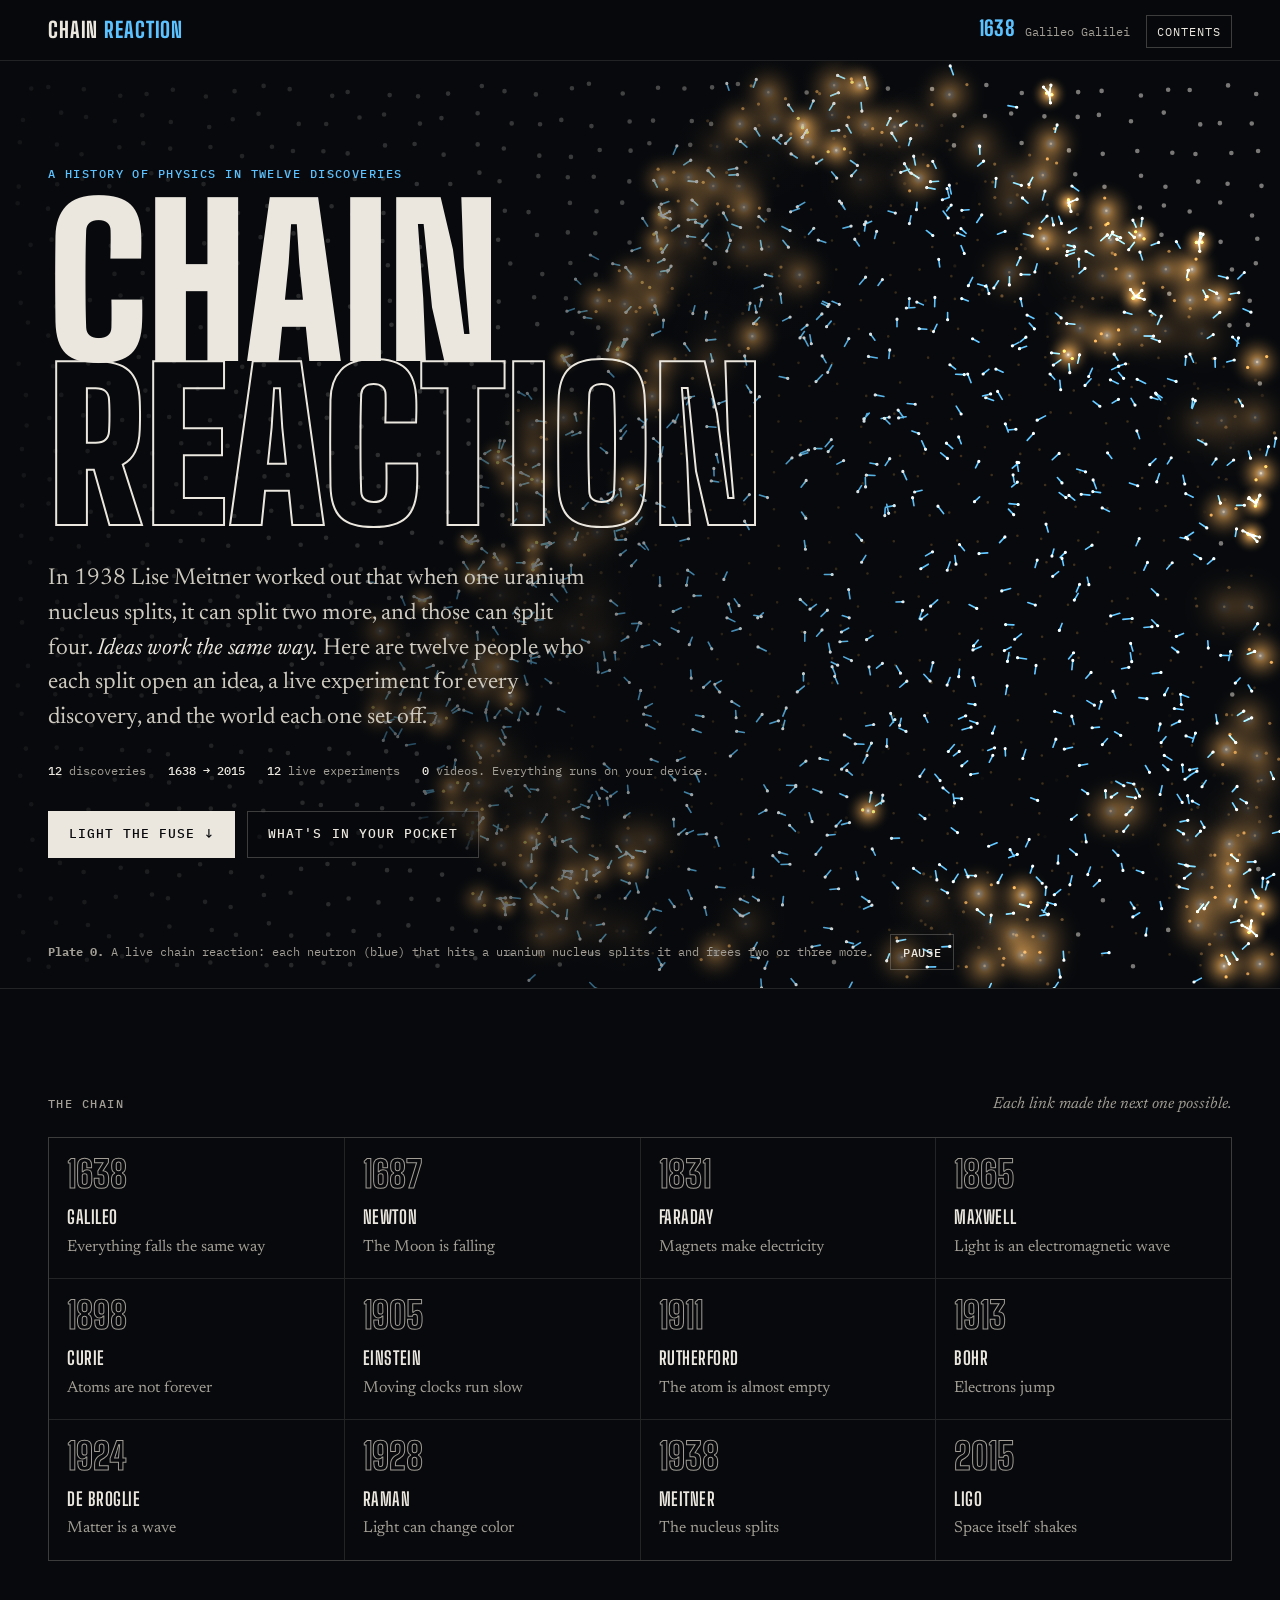
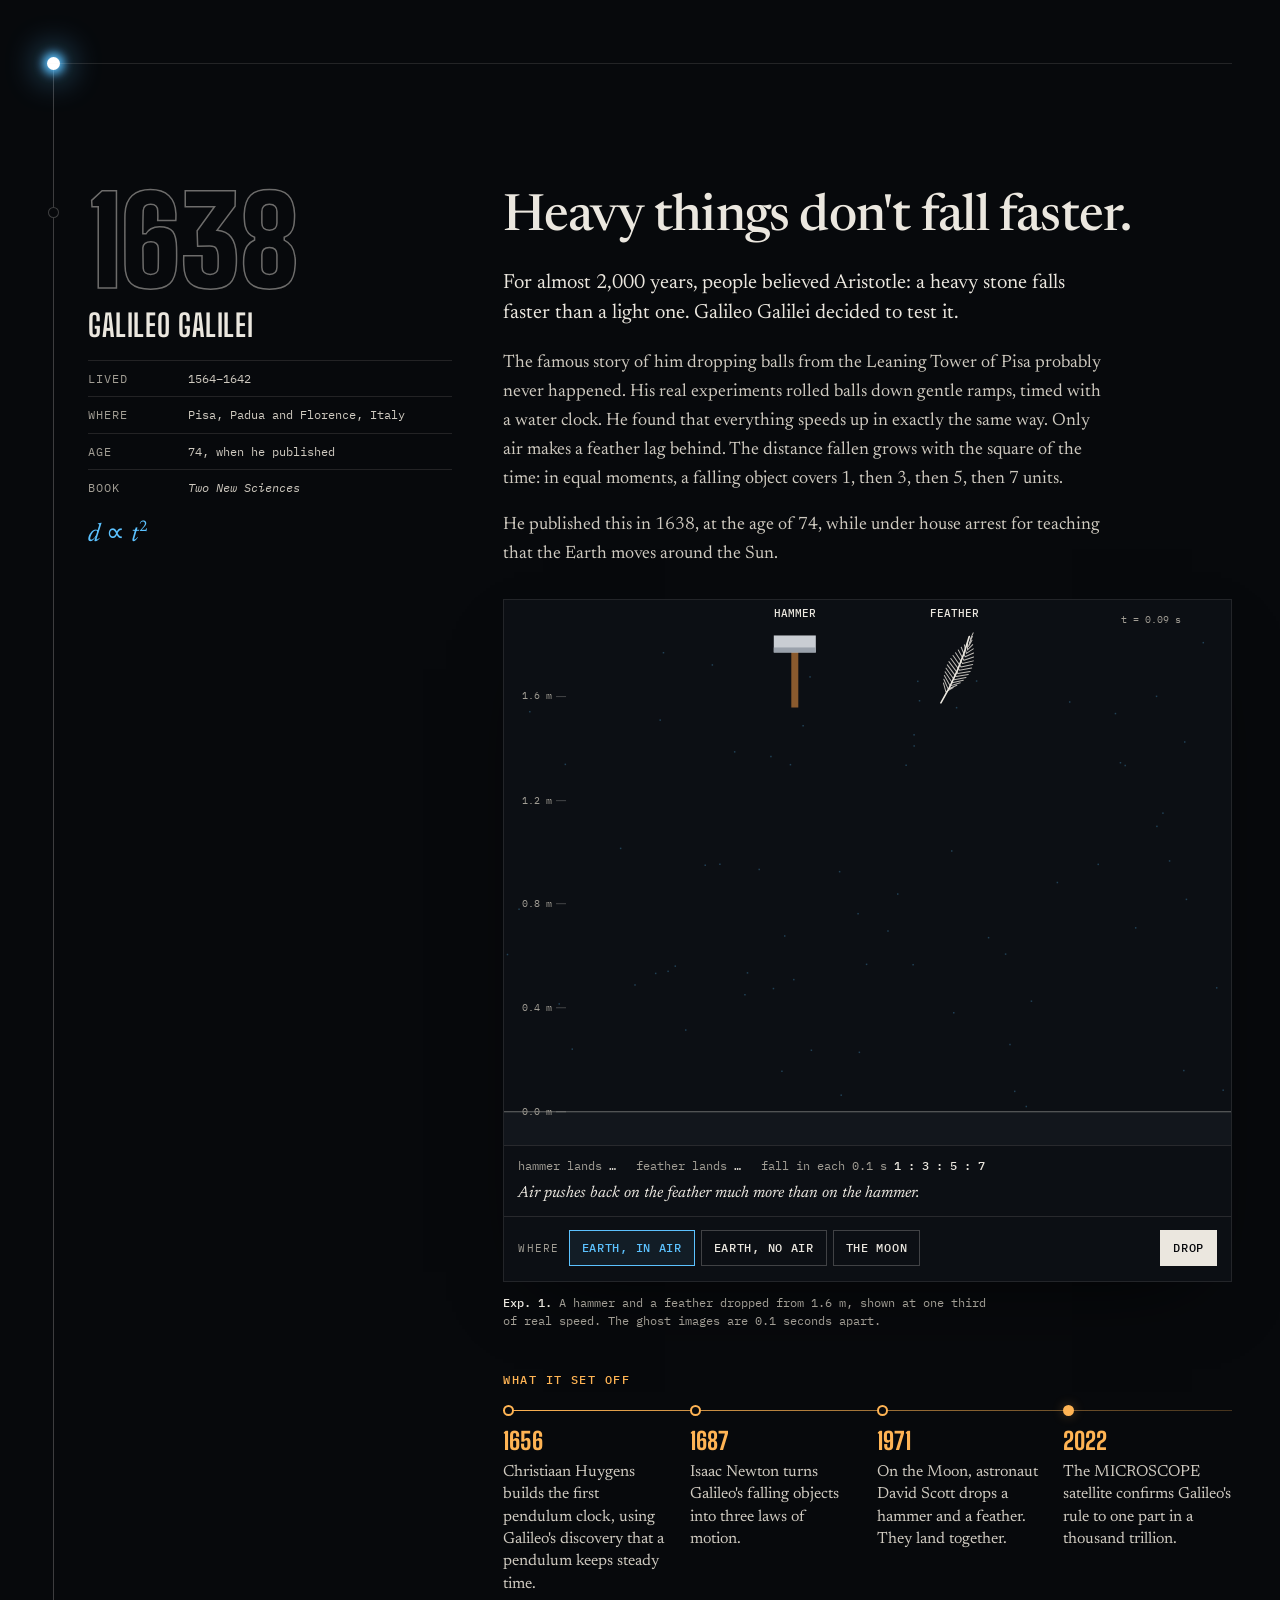
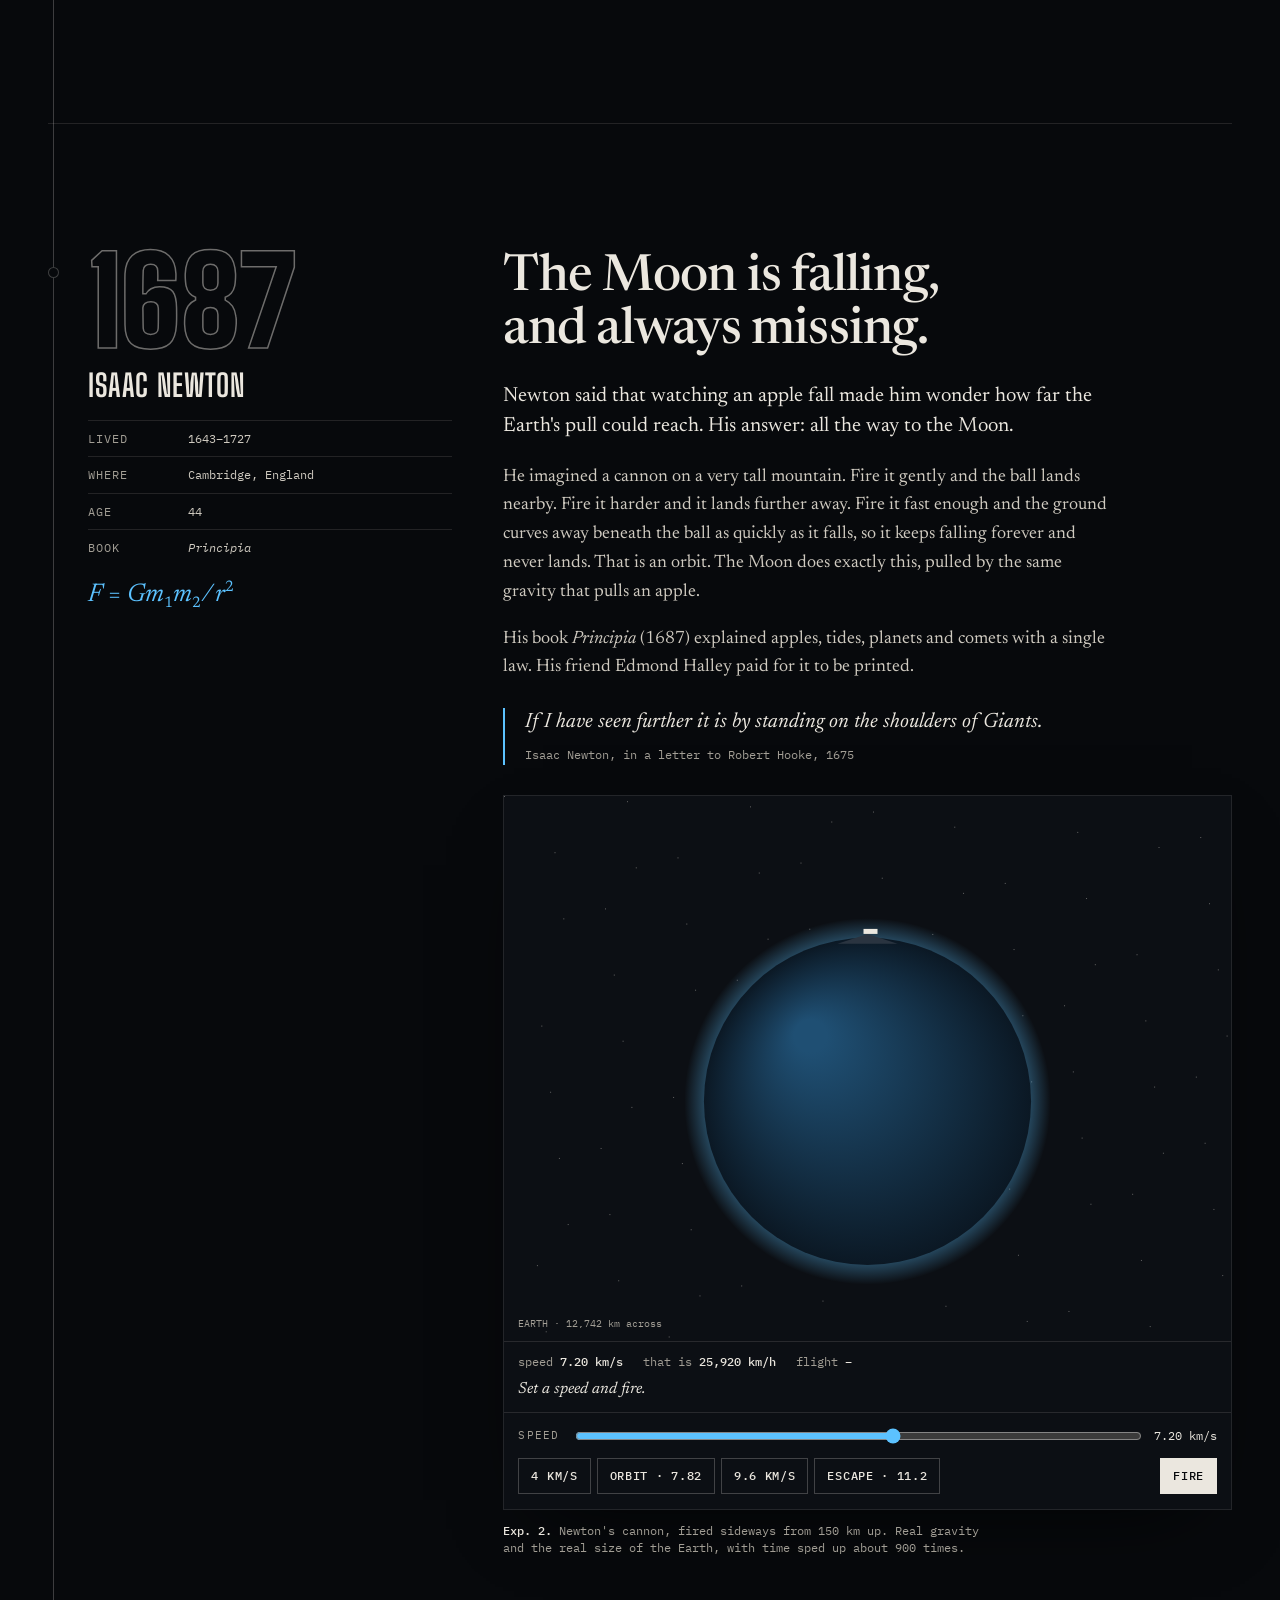
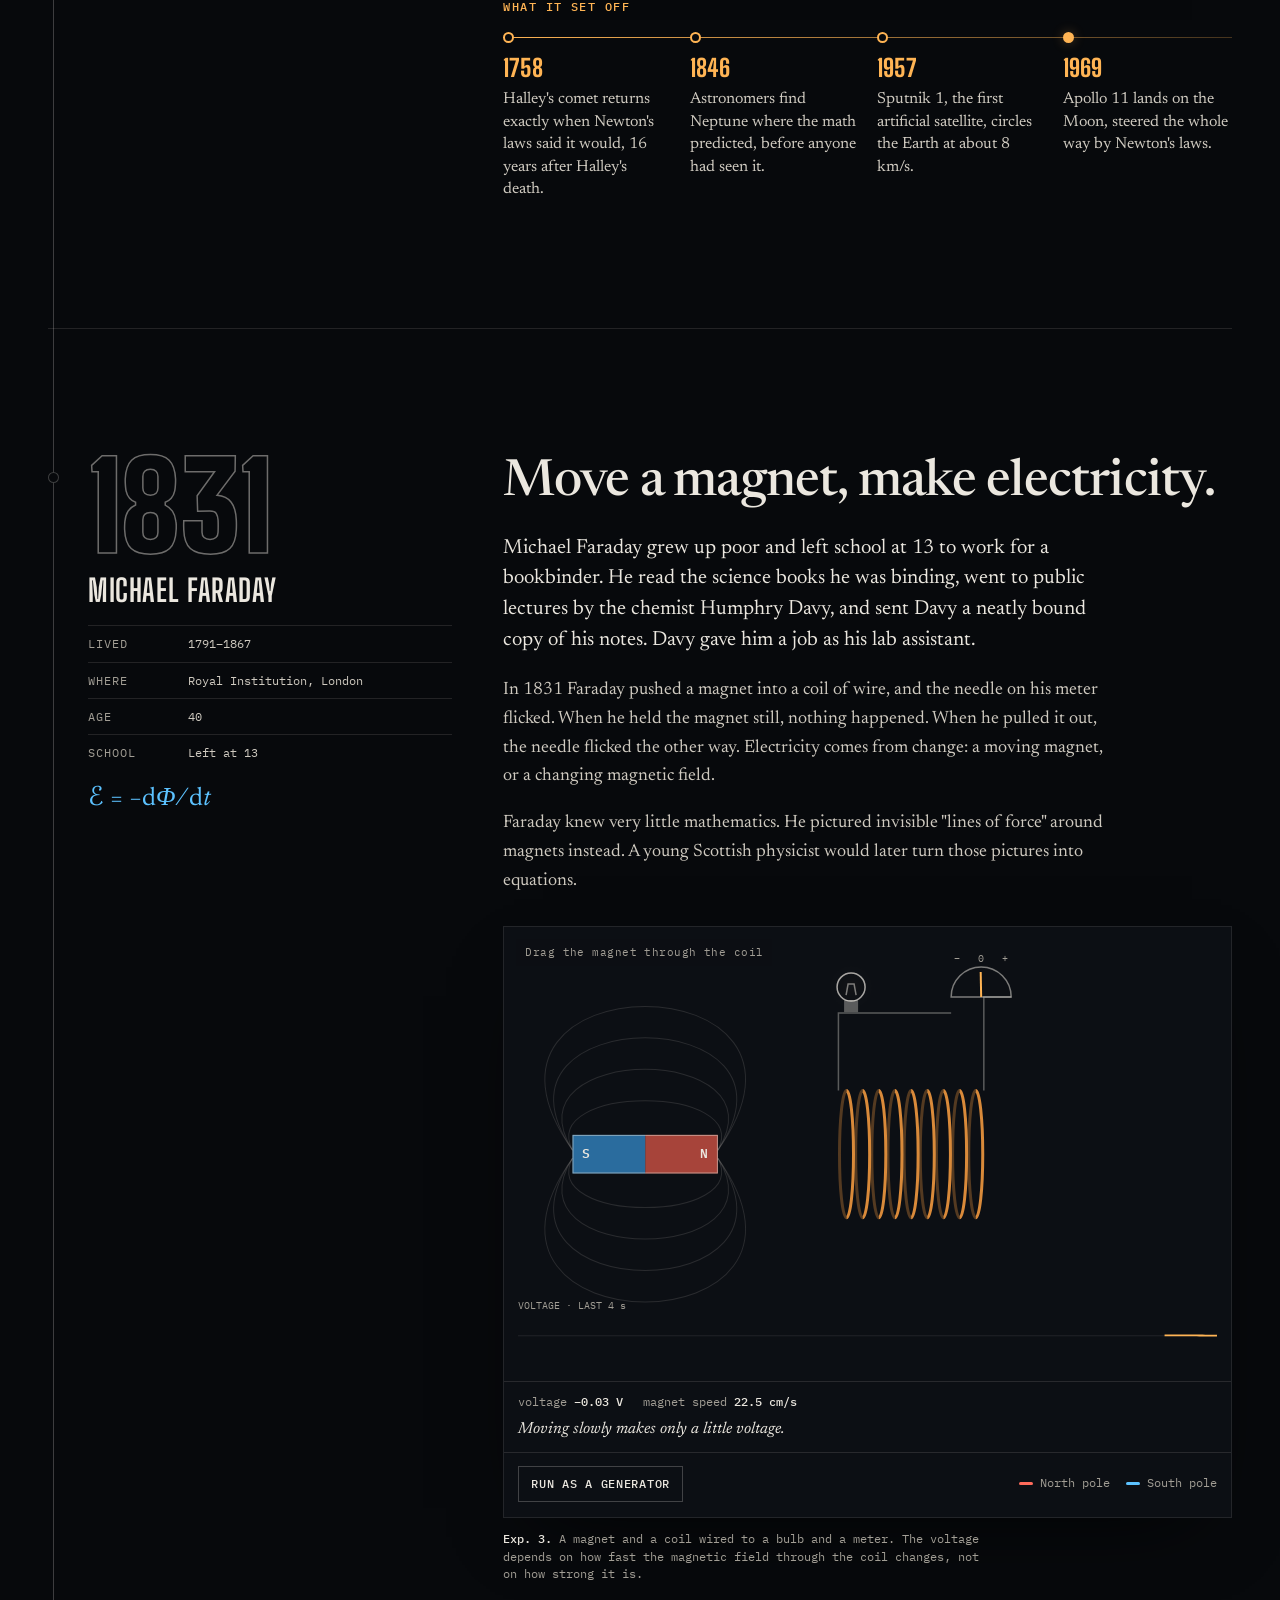
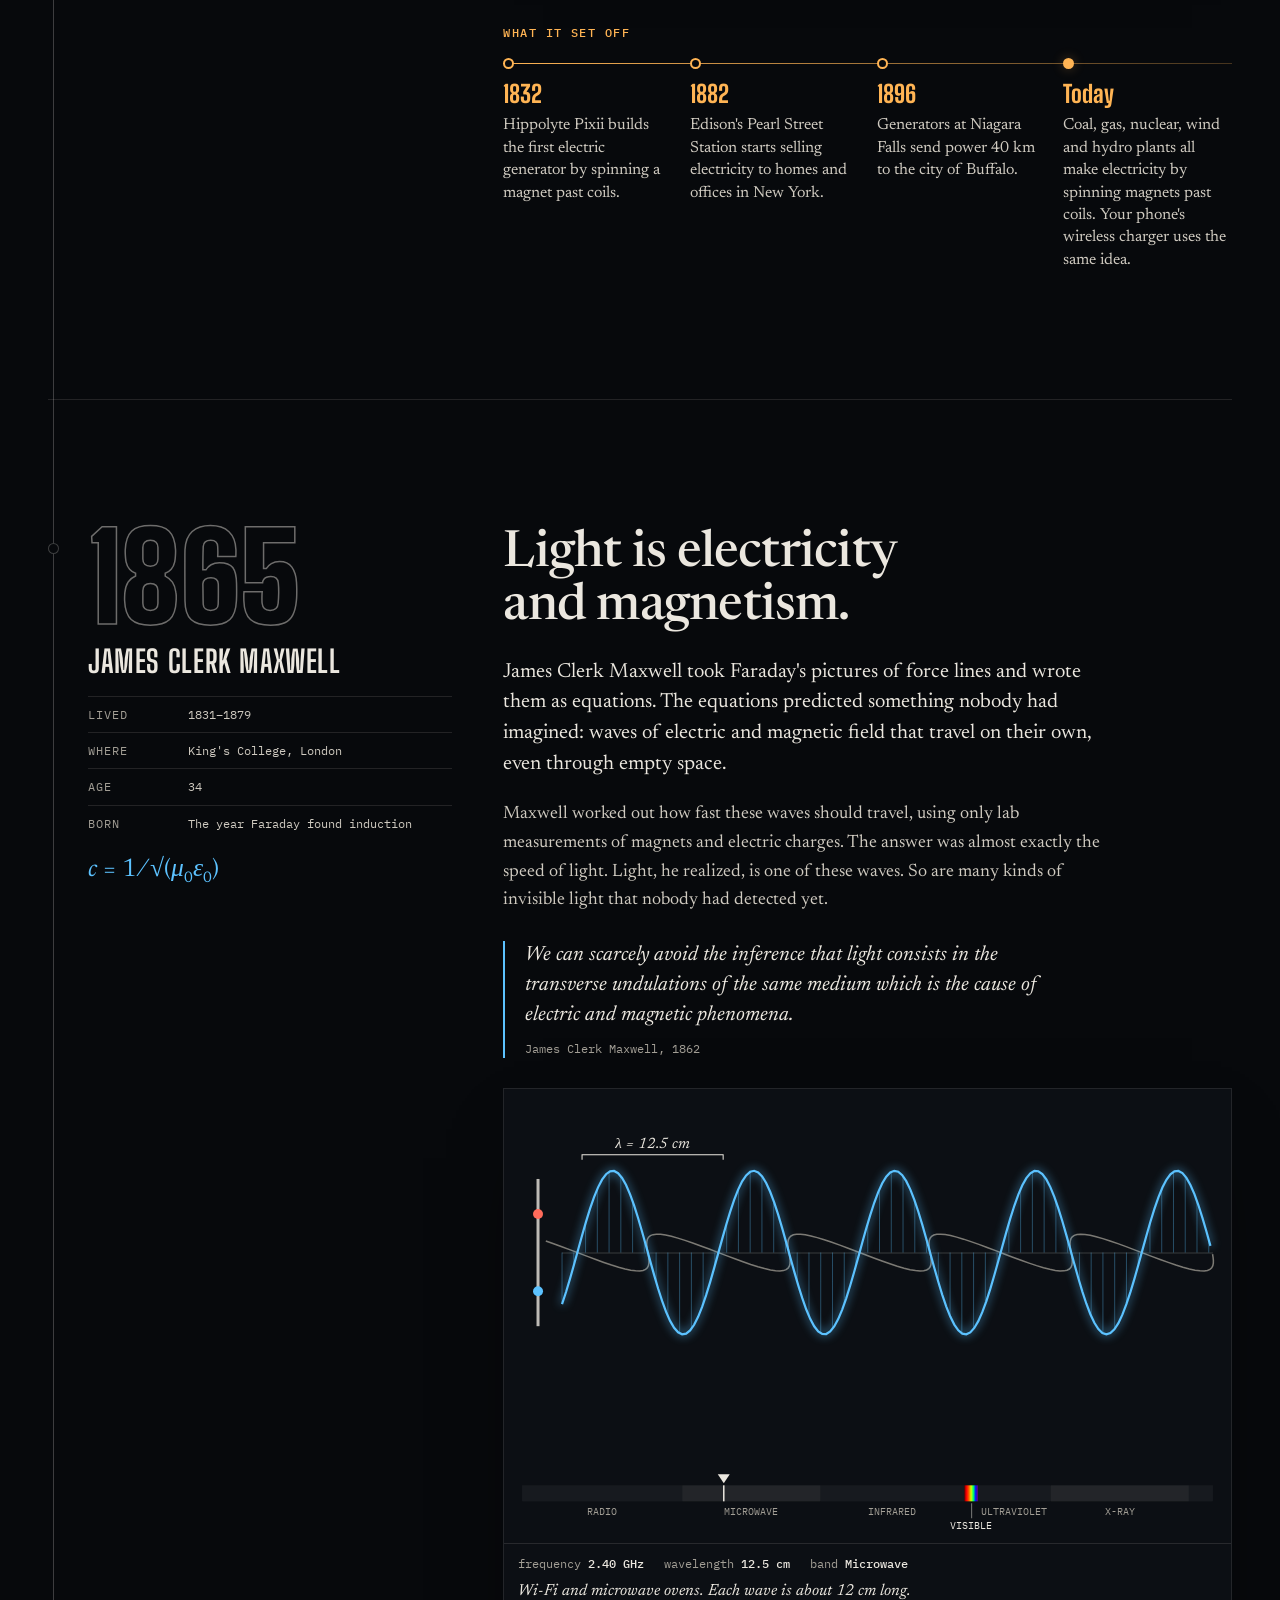
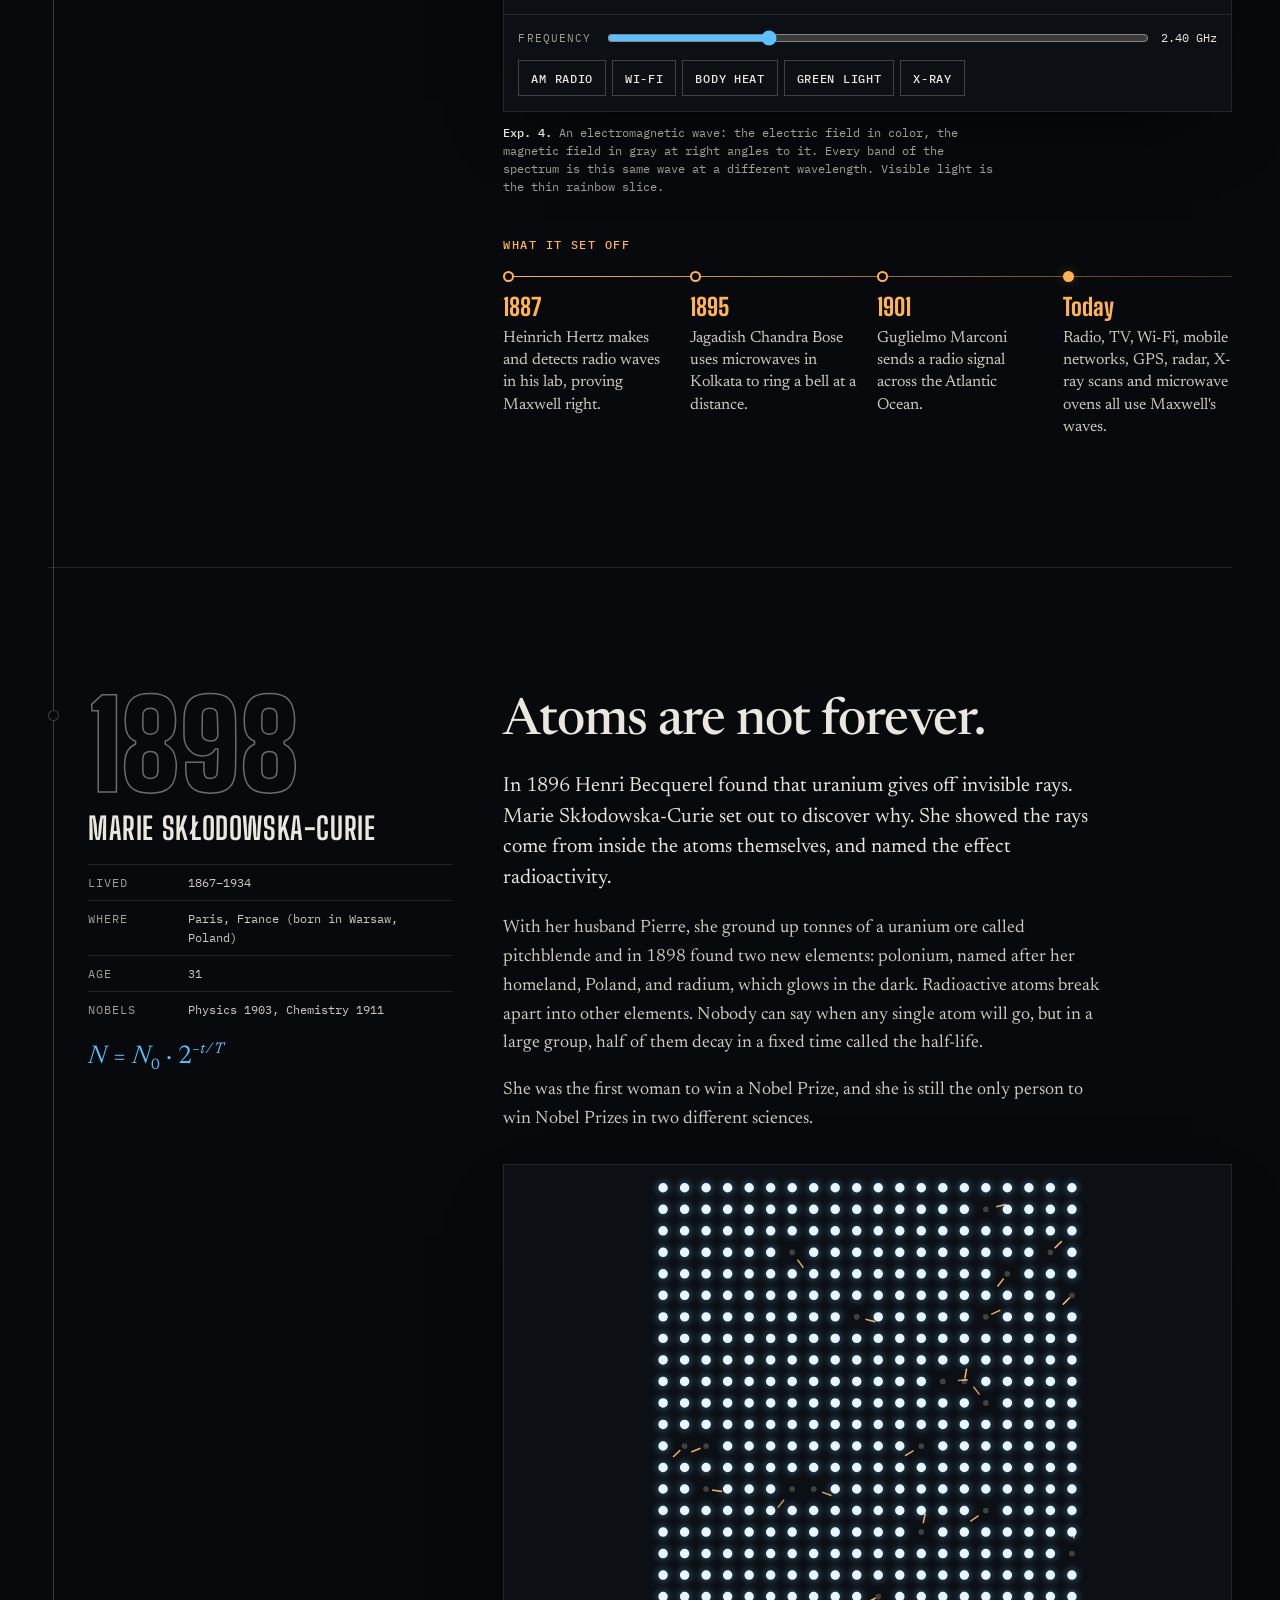
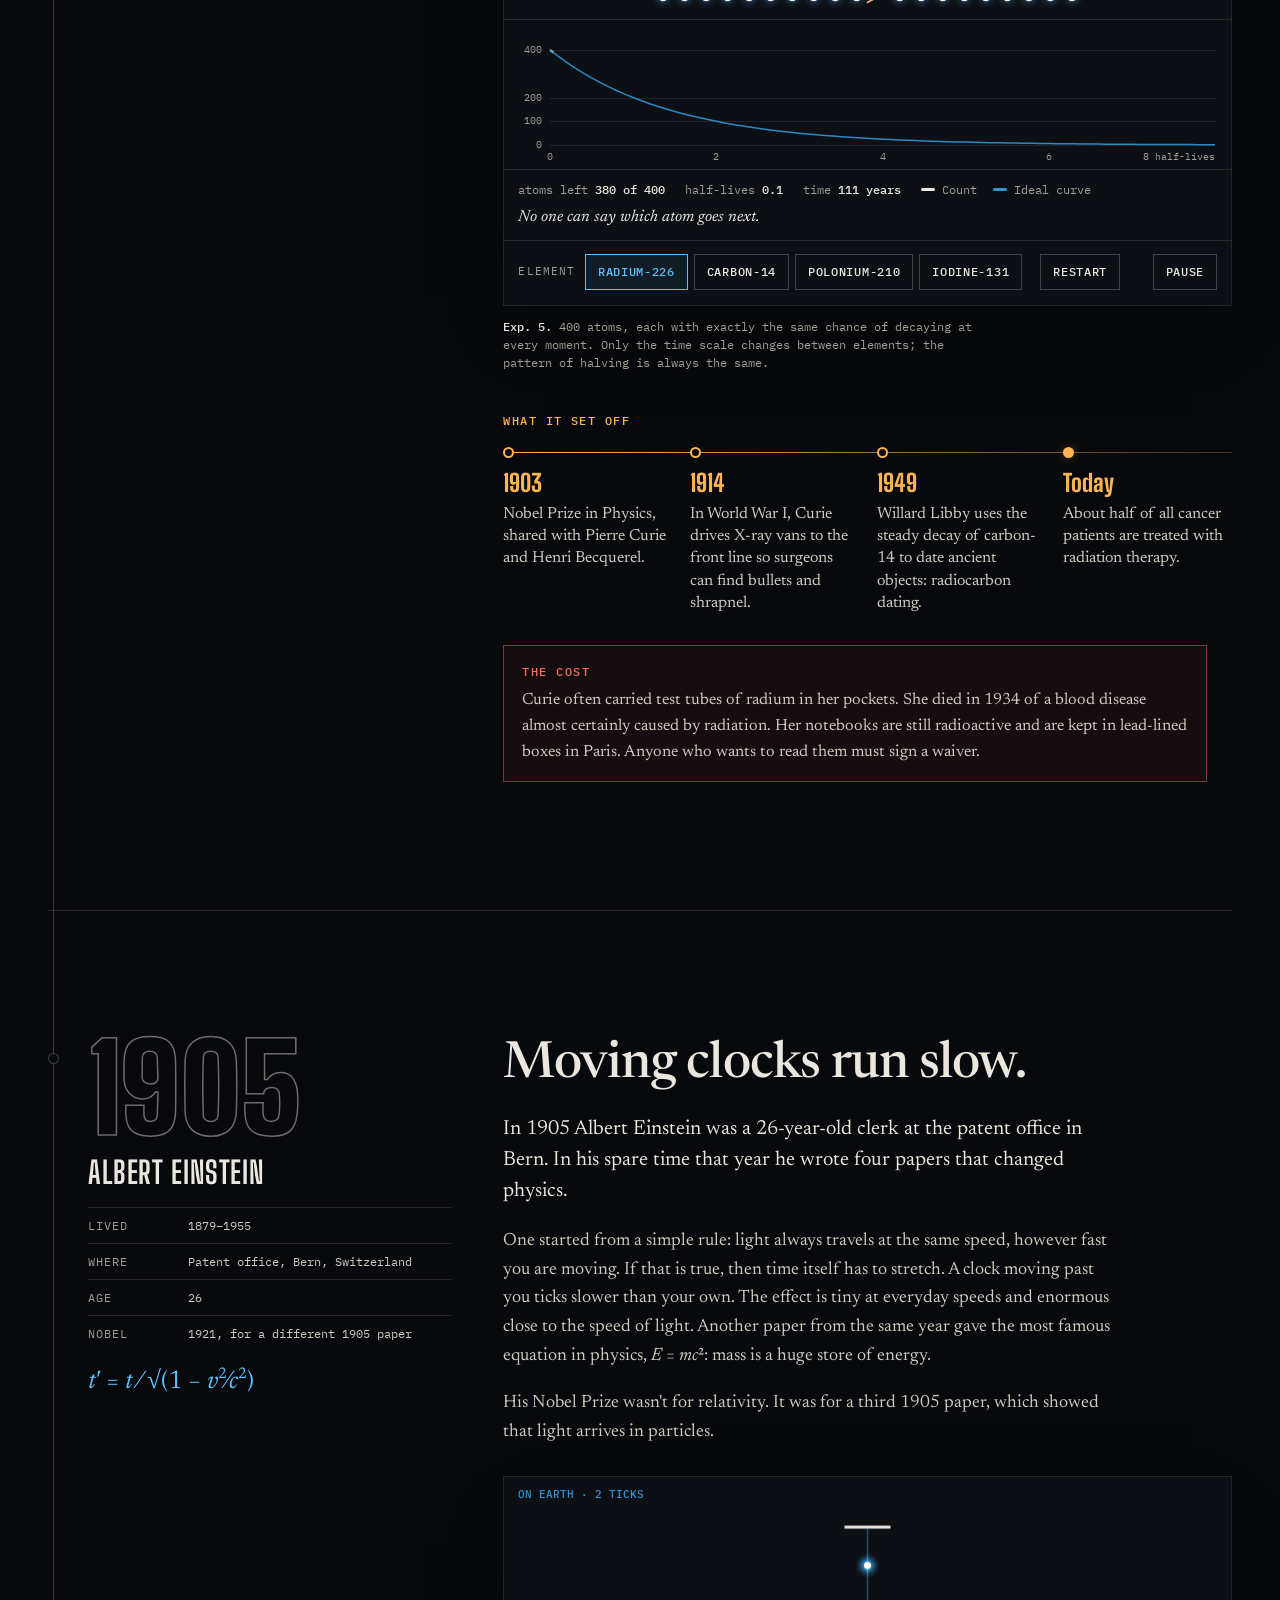
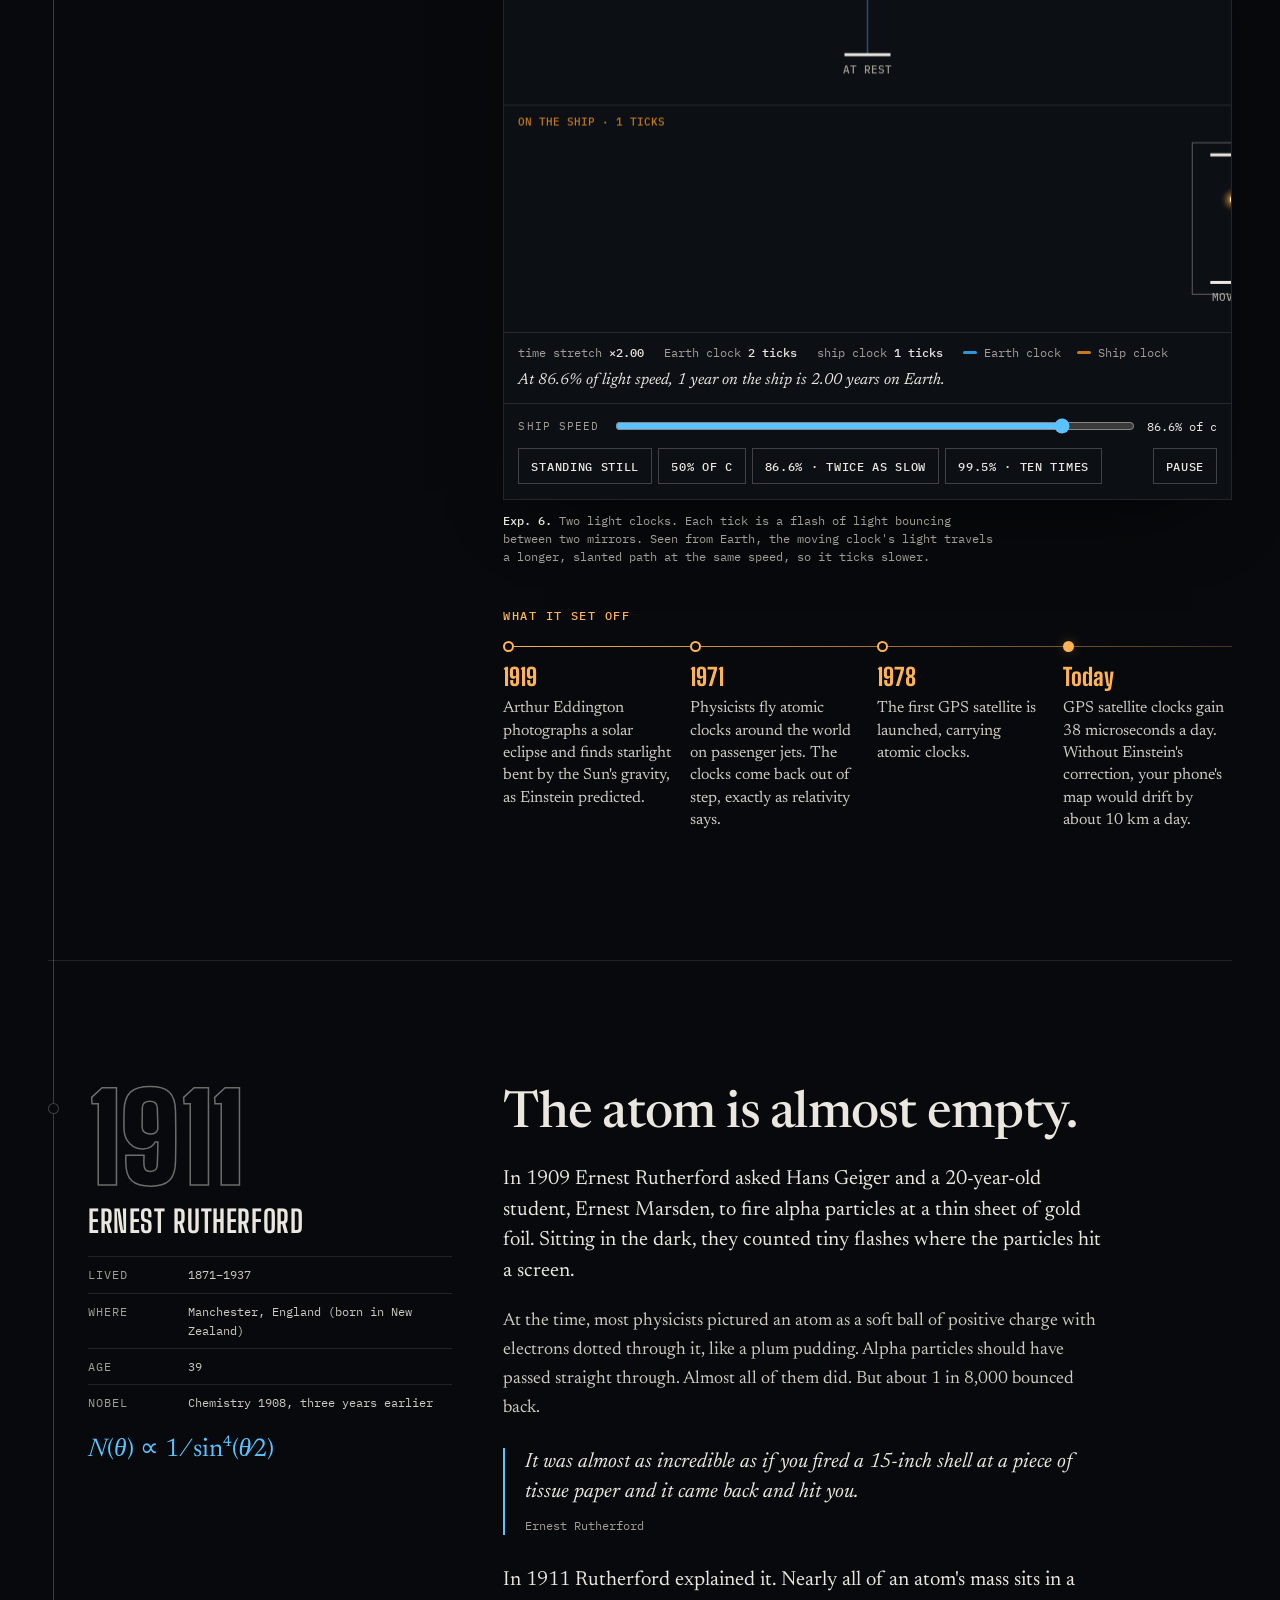
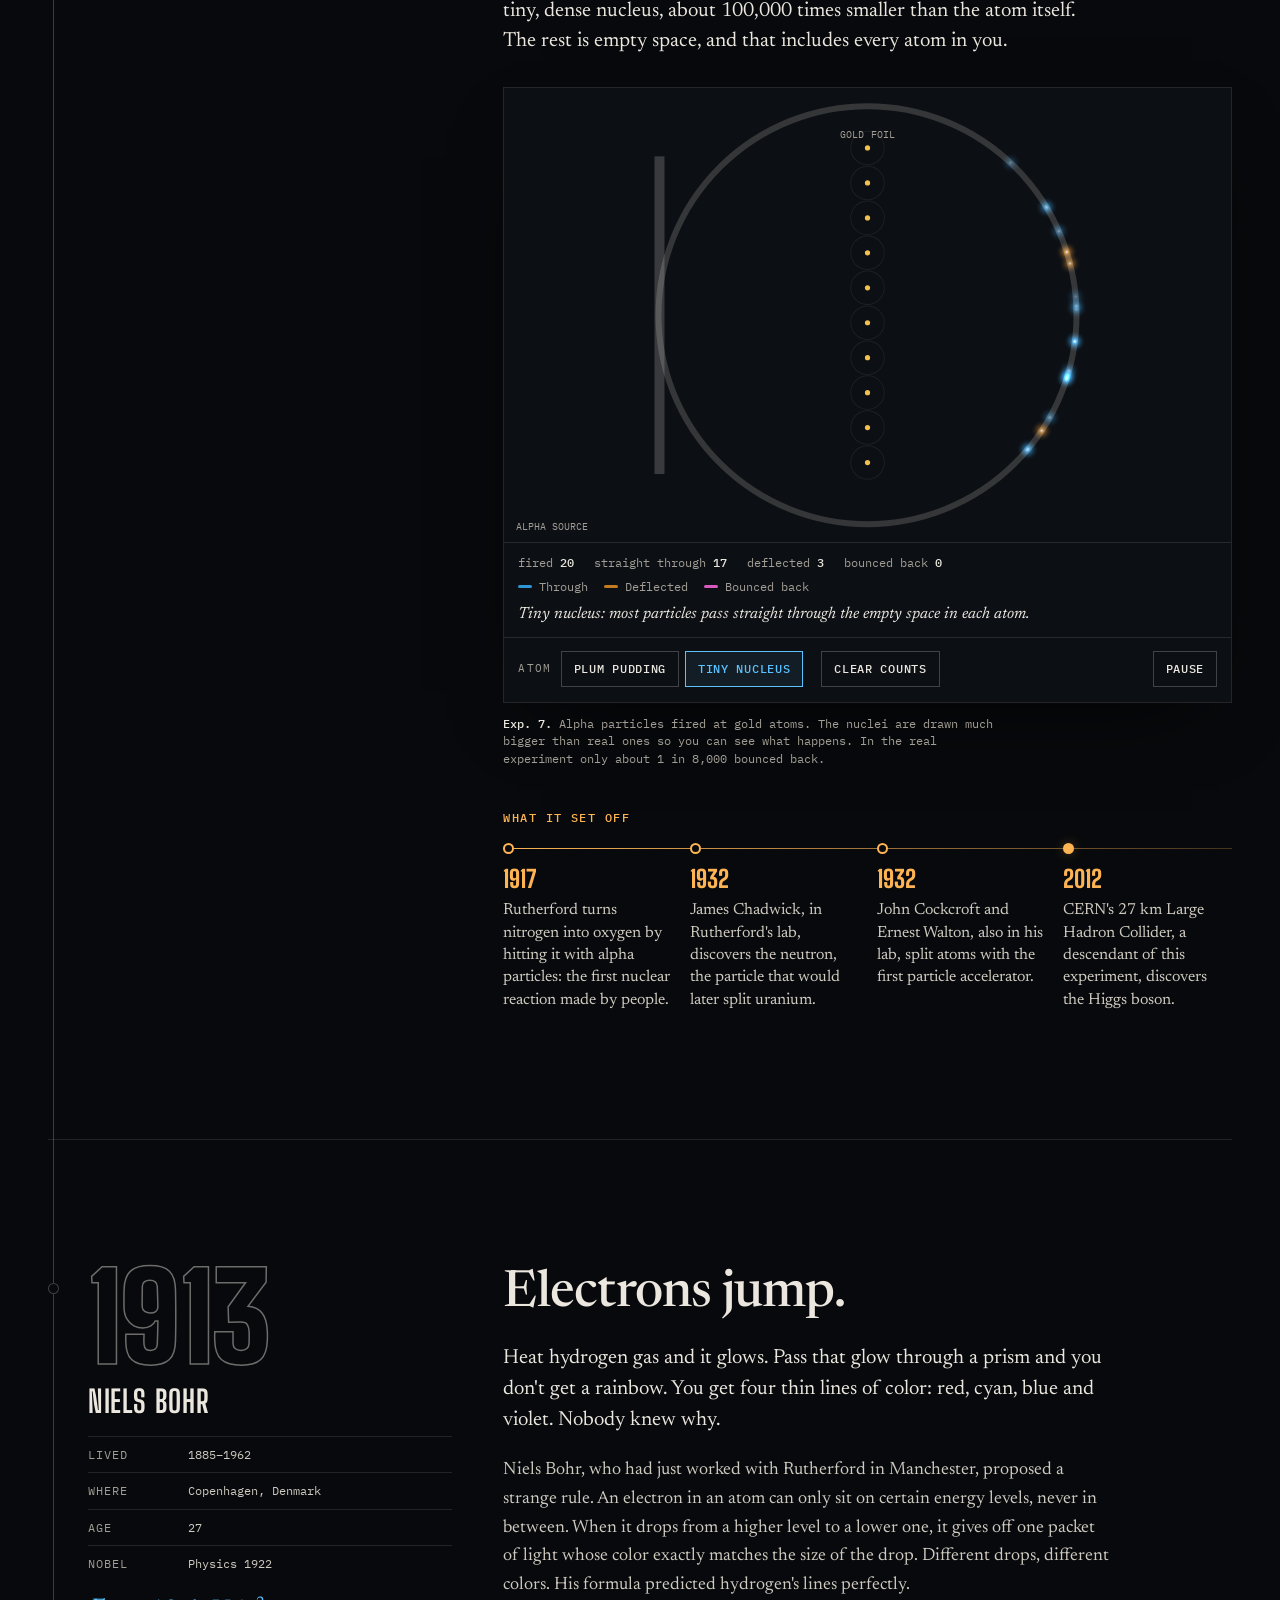
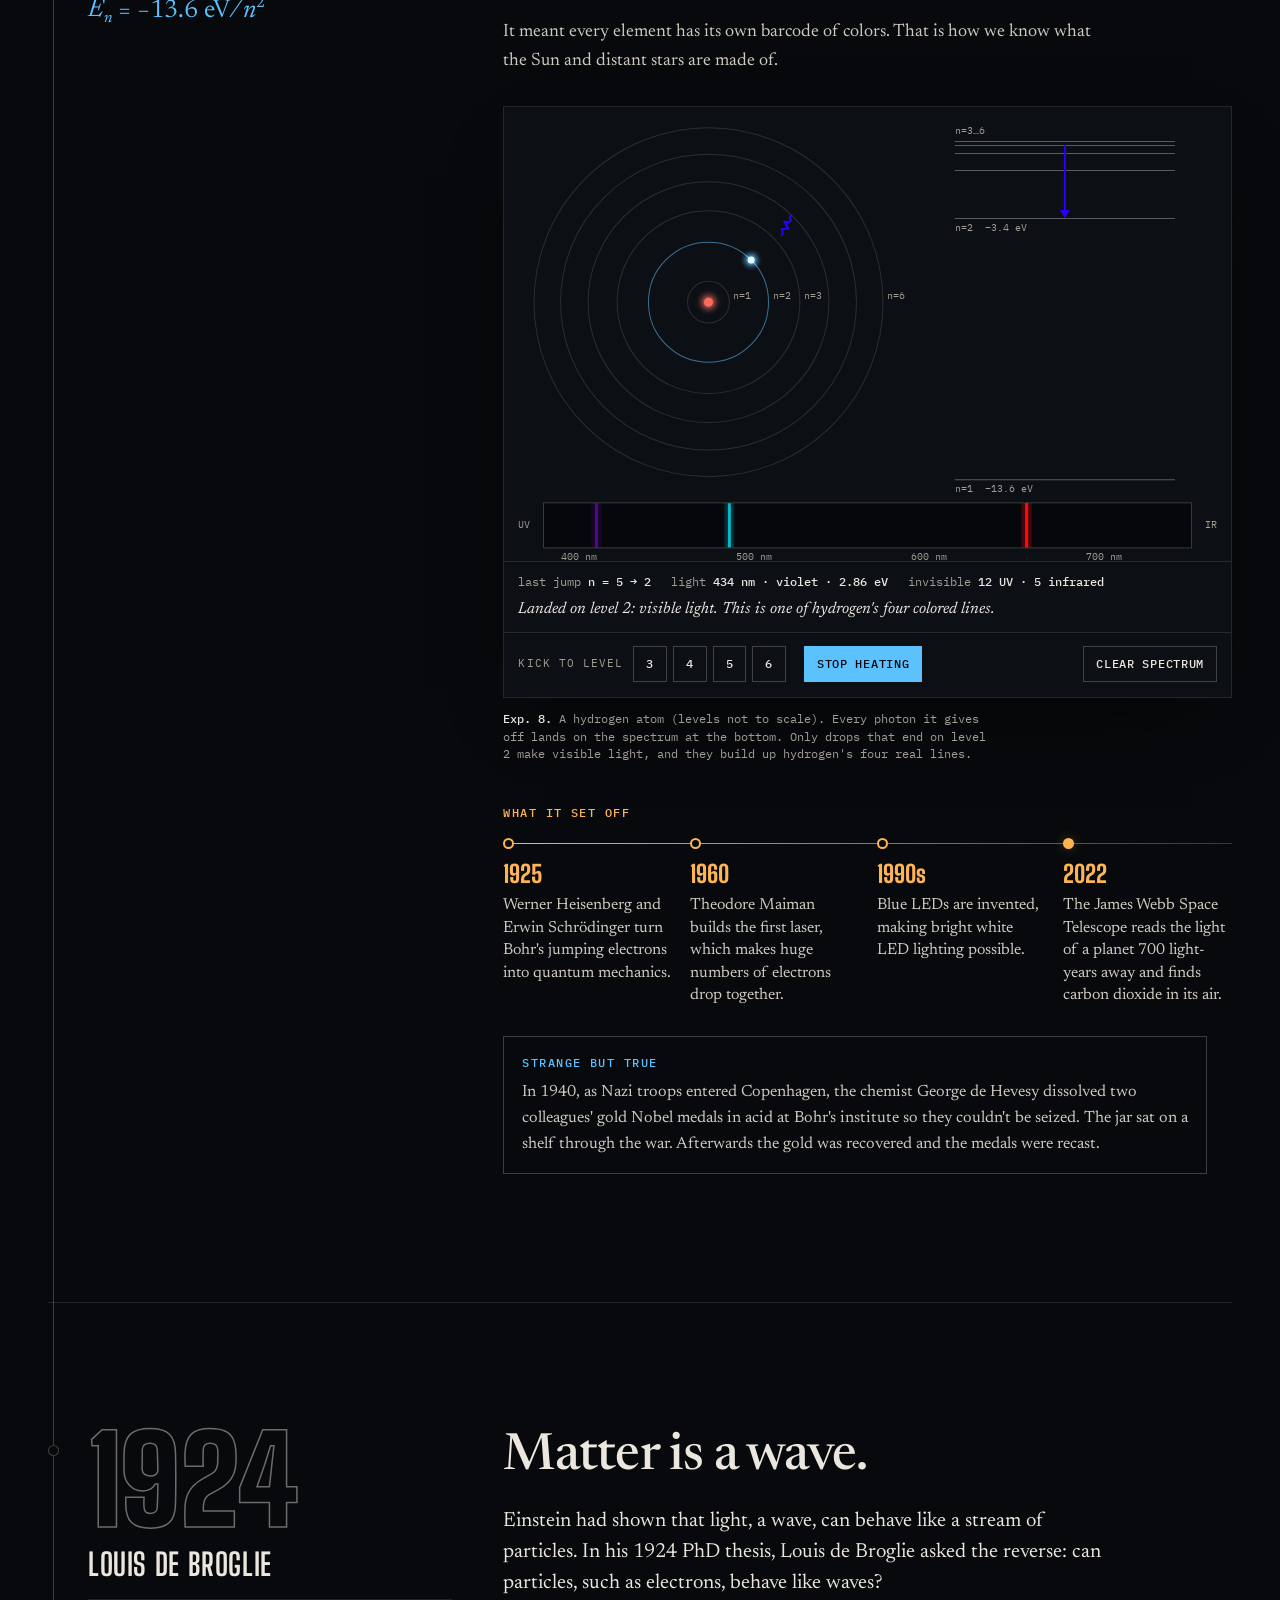
==== physics/index.html @ d9a00323 "Add Chain Reaction: twelve physicists and their discoveries A new site in physics/ that tells the st" ====
<!doctype html>
<html lang="en">
<head>
<meta charset="utf-8">
<meta name="viewport" content="width=device-width, initial-scale=1, viewport-fit=cover">
<title>Chain Reaction</title>
<meta name="description" content="Twelve physicists, twelve discoveries, twelve live experiments, and the world each discovery set off.">
<link rel="preconnect" href="https://fonts.googleapis.com">
<link rel="preconnect" href="https://fonts.gstatic.com" crossorigin>
<link rel="stylesheet" href="https://fonts.googleapis.com/css2?family=Big+Shoulders+Display:wght@500;700;800;900&family=IBM+Plex+Mono:wght@400;500&family=Newsreader:ital,opsz,wght@0,6..72,400;0,6..72,500;1,6..72,400;1,6..72,500&display=swap">
<link rel="stylesheet" href="css/styles.css">
</head>
<body>

<a class="skip" href="#galileo">Skip to the first discovery</a>

<header class="masthead">
  <div class="masthead-inner">
    <a class="wordmark" href="#top">Chain <span>Reaction</span></a>
    <p class="now" aria-live="off"><b id="now-year">1638</b><span class="now-name" id="now-name">Galileo Galilei</span><a href="#contents">Contents</a></p>
  </div>
</header>

<!-- ============ Hero ============ -->
<section class="hero" id="top" aria-labelledby="title">
  <canvas id="hero-canvas" aria-hidden="true"></canvas>
  <div class="hero-inner">
    <p class="kicker label">A history of physics in twelve discoveries</p>
    <h1 id="title"><span>Chain</span><span class="outline">Reaction</span></h1>
    <p class="lede">In 1938 Lise Meitner worked out that when one uranium nucleus splits, it can split two more, and those can split four. <em>Ideas work the same way.</em> Here are twelve people who each split open an idea, a live experiment for every discovery, and the world each one set off.</p>
    <ul class="hero-meta">
      <li><b>12</b> discoveries</li>
      <li><b>1638 → 2015</b></li>
      <li><b>12</b> live experiments</li>
      <li><b>0</b> videos. Everything runs on your device.</li>
    </ul>
    <div class="hero-actions">
      <a class="cta cta--solid" href="#galileo">Light the fuse <span aria-hidden="true">↓</span></a>
      <a class="cta" href="#pocket">What's in your pocket</a>
    </div>
  </div>
  <p class="hero-caption"><span><b>Plate 0.</b> A live chain reaction: each neutron (blue) that hits a uranium nucleus splits it and frees two or three more.</span><button class="btn" type="button" id="hero-play">Pause</button></p>
</section>

<main class="page">
  <div class="wrap">

    <!-- ============ Contents ============ -->
    <section class="contents" id="contents" aria-labelledby="contents-title">
      <div class="section-head">
        <h2 class="label" id="contents-title">The chain</h2>
        <p>Each link made the next one possible.</p>
      </div>
      <ol class="toc">
        <li><a href="#galileo"><span class="toc-year">1638</span><span class="toc-name">Galileo</span><span class="toc-idea">Everything falls the same way</span></a></li>
        <li><a href="#newton"><span class="toc-year">1687</span><span class="toc-name">Newton</span><span class="toc-idea">The Moon is falling</span></a></li>
        <li><a href="#faraday"><span class="toc-year">1831</span><span class="toc-name">Faraday</span><span class="toc-idea">Magnets make electricity</span></a></li>
        <li><a href="#maxwell"><span class="toc-year">1865</span><span class="toc-name">Maxwell</span><span class="toc-idea">Light is an electromagnetic wave</span></a></li>
        <li><a href="#curie"><span class="toc-year">1898</span><span class="toc-name">Curie</span><span class="toc-idea">Atoms are not forever</span></a></li>
        <li><a href="#einstein"><span class="toc-year">1905</span><span class="toc-name">Einstein</span><span class="toc-idea">Moving clocks run slow</span></a></li>
        <li><a href="#rutherford"><span class="toc-year">1911</span><span class="toc-name">Rutherford</span><span class="toc-idea">The atom is almost empty</span></a></li>
        <li><a href="#bohr"><span class="toc-year">1913</span><span class="toc-name">Bohr</span><span class="toc-idea">Electrons jump</span></a></li>
        <li><a href="#debroglie"><span class="toc-year">1924</span><span class="toc-name">de Broglie</span><span class="toc-idea">Matter is a wave</span></a></li>
        <li><a href="#raman"><span class="toc-year">1928</span><span class="toc-name">Raman</span><span class="toc-idea">Light can change color</span></a></li>
        <li><a href="#meitner"><span class="toc-year">1938</span><span class="toc-name">Meitner</span><span class="toc-idea">The nucleus splits</span></a></li>
        <li><a href="#ligo"><span class="toc-year">2015</span><span class="toc-name">LIGO</span><span class="toc-idea">Space itself shakes</span></a></li>
      </ol>
    </section>

    <div class="chapters" id="chapters">
      <div class="fuse" aria-hidden="true"><div class="fuse-fill"></div><div class="fuse-spark"></div></div>

      <!-- ============ 1 Galileo ============ -->
      <section class="chapter" id="galileo" data-year="1638" data-name="Galileo Galilei" aria-labelledby="galileo-title">
        <div class="meta">
          <p class="year">1638</p>
          <p class="who">Galileo Galilei</p>
          <dl class="facts">
            <div><dt>Lived</dt><dd>1564–1642</dd></div>
            <div><dt>Where</dt><dd>Pisa, Padua and Florence, Italy</dd></div>
            <div><dt>Age</dt><dd>74, when he published</dd></div>
            <div><dt>Book</dt><dd><i>Two New Sciences</i></dd></div>
          </dl>
          <p class="key-eq" aria-label="distance is proportional to time squared"><var>d</var> ∝ <var>t</var><sup>2</sup></p>
        </div>
        <div class="main">
          <h2 id="galileo-title">Heavy things don't fall faster.</h2>
          <div class="story">
            <p>For almost 2,000 years, people believed Aristotle: a heavy stone falls faster than a light one. Galileo Galilei decided to test it.</p>
            <p>The famous story of him dropping balls from the Leaning Tower of Pisa probably never happened. His real experiments rolled balls down gentle ramps, timed with a water clock. He found that everything speeds up in exactly the same way. Only air makes a feather lag behind. The distance fallen grows with the square of the time: in equal moments, a falling object covers 1, then 3, then 5, then 7 units.</p>
            <p>He published this in 1638, at the age of 74, while under house arrest for teaching that the Earth moves around the Sun.</p>
          </div>

          <figure class="fig">
            <div class="plate">
              <div class="stage stage--tall" id="gal-stage">
                <canvas id="gal-canvas" role="img" aria-label="A hammer and a feather dropped side by side, with ghost images every tenth of a second."></canvas>
              </div>
              <div class="readout">
                <span>hammer lands <b id="gal-hammer">–</b></span>
                <span>feather lands <b id="gal-feather">–</b></span>
                <span>fall in each 0.1 s <b id="gal-rule">1 : 3 : 5 : 7</b></span>
                <span class="wide" id="gal-msg" aria-live="polite">Press Drop.</span>
              </div>
              <div class="controls">
                <div class="group" role="group" aria-label="Where to drop them">
                  <span class="group-label">Where</span>
                  <button class="btn" type="button" data-gal-world="air" aria-pressed="true">Earth, in air</button>
                  <button class="btn" type="button" data-gal-world="vacuum" aria-pressed="false">Earth, no air</button>
                  <button class="btn" type="button" data-gal-world="moon" aria-pressed="false">The Moon</button>
                </div>
                <button class="btn btn--solid push" type="button" id="gal-drop">Drop</button>
              </div>
            </div>
            <figcaption><b>Exp. 1.</b> A hammer and a feather dropped from 1.6 m, shown at one third of real speed. The ghost images are 0.1 seconds apart.</figcaption>
          </figure>

          <div class="setoff">
            <h3 class="label">What it set off</h3>
            <ol class="links">
              <li><span class="when">1656</span><span class="what">Christiaan Huygens builds the first pendulum clock, using Galileo's discovery that a pendulum keeps steady time.</span></li>
              <li><span class="when">1687</span><span class="what">Isaac Newton turns Galileo's falling objects into three laws of motion.</span></li>
              <li><span class="when">1971</span><span class="what">On the Moon, astronaut David Scott drops a hammer and a feather. They land together.</span></li>
              <li><span class="when">2022</span><span class="what">The MICROSCOPE satellite confirms Galileo's rule to one part in a thousand trillion.</span></li>
            </ol>
          </div>
        </div>
      </section>

      <!-- ============ 2 Newton ============ -->
      <section class="chapter" id="newton" data-year="1687" data-name="Isaac Newton" aria-labelledby="newton-title">
        <div class="meta">
          <p class="year">1687</p>
          <p class="who">Isaac Newton</p>
          <dl class="facts">
            <div><dt>Lived</dt><dd>1643–1727</dd></div>
            <div><dt>Where</dt><dd>Cambridge, England</dd></div>
            <div><dt>Age</dt><dd>44</dd></div>
            <div><dt>Book</dt><dd><i>Principia</i></dd></div>
          </dl>
          <p class="key-eq" aria-label="F equals G m1 m2 over r squared"><var>F</var> = <var>G</var><var>m</var><sub>1</sub><var>m</var><sub>2</sub> ⁄ <var>r</var><sup>2</sup></p>
        </div>
        <div class="main">
          <h2 id="newton-title">The Moon is falling, and always missing.</h2>
          <div class="story">
            <p>Newton said that watching an apple fall made him wonder how far the Earth's pull could reach. His answer: all the way to the Moon.</p>
            <p>He imagined a cannon on a very tall mountain. Fire it gently and the ball lands nearby. Fire it harder and it lands further away. Fire it fast enough and the ground curves away beneath the ball as quickly as it falls, so it keeps falling forever and never lands. That is an orbit. The Moon does exactly this, pulled by the same gravity that pulls an apple.</p>
            <p>His book <i>Principia</i> (1687) explained apples, tides, planets and comets with a single law. His friend Edmond Halley paid for it to be printed.</p>
          </div>
          <blockquote class="quote">
            <p>If I have seen further it is by standing on the shoulders of Giants.</p>
            <footer>Isaac Newton, in a letter to Robert Hooke, 1675</footer>
          </blockquote>

          <figure class="fig">
            <div class="plate">
              <div class="stage stage--tall" id="new-stage">
                <canvas id="new-canvas" role="img" aria-label="Newton's cannon on a mountain above the Earth, firing balls into falling paths and orbits."></canvas>
              </div>
              <div class="readout">
                <span>speed <b id="new-kms">7.2 km/s</b></span>
                <span>that is <b id="new-kmh">25,920 km/h</b></span>
                <span>flight <b id="new-time">–</b></span>
                <span class="wide" id="new-msg" aria-live="polite">Set a speed and fire.</span>
              </div>
              <div class="controls">
                <label class="slider" for="new-speed">
                  <span class="group-label">Speed</span>
                  <input type="range" id="new-speed" min="1" max="12" step="0.05" value="7.2">
                  <output id="new-speed-out" for="new-speed">7.20 km/s</output>
                </label>
                <div class="group" role="group" aria-label="Preset speeds">
                  <button class="btn" type="button" data-new-v="4">4 km/s</button>
                  <button class="btn" type="button" data-new-v="7.82">Orbit · 7.82</button>
                  <button class="btn" type="button" data-new-v="9.6">9.6 km/s</button>
                  <button class="btn" type="button" data-new-v="11.2">Escape · 11.2</button>
                </div>
                <button class="btn btn--solid push" type="button" id="new-fire">Fire</button>
              </div>
            </div>
            <figcaption><b>Exp. 2.</b> Newton's cannon, fired sideways from 150 km up. Real gravity and the real size of the Earth, with time sped up about 900 times.</figcaption>
          </figure>

          <div class="setoff">
            <h3 class="label">What it set off</h3>
            <ol class="links">
              <li><span class="when">1758</span><span class="what">Halley's comet returns exactly when Newton's laws said it would, 16 years after Halley's death.</span></li>
              <li><span class="when">1846</span><span class="what">Astronomers find Neptune where the math predicted, before anyone had seen it.</span></li>
              <li><span class="when">1957</span><span class="what">Sputnik 1, the first artificial satellite, circles the Earth at about 8 km/s.</span></li>
              <li><span class="when">1969</span><span class="what">Apollo 11 lands on the Moon, steered the whole way by Newton's laws.</span></li>
            </ol>
          </div>
        </div>
      </section>

      <!-- ============ 3 Faraday ============ -->
      <section class="chapter" id="faraday" data-year="1831" data-name="Michael Faraday" aria-labelledby="faraday-title">
        <div class="meta">
          <p class="year">1831</p>
          <p class="who">Michael Faraday</p>
          <dl class="facts">
            <div><dt>Lived</dt><dd>1791–1867</dd></div>
            <div><dt>Where</dt><dd>Royal Institution, London</dd></div>
            <div><dt>Age</dt><dd>40</dd></div>
            <div><dt>School</dt><dd>Left at 13</dd></div>
          </dl>
          <p class="key-eq" aria-label="EMF equals minus the rate of change of magnetic flux">ℰ = −d<var>Φ</var> ⁄ d<var>t</var></p>
        </div>
        <div class="main">
          <h2 id="faraday-title">Move a magnet, make electricity.</h2>
          <div class="story">
            <p>Michael Faraday grew up poor and left school at 13 to work for a bookbinder. He read the science books he was binding, went to public lectures by the chemist Humphry Davy, and sent Davy a neatly bound copy of his notes. Davy gave him a job as his lab assistant.</p>
            <p>In 1831 Faraday pushed a magnet into a coil of wire, and the needle on his meter flicked. When he held the magnet still, nothing happened. When he pulled it out, the needle flicked the other way. Electricity comes from change: a moving magnet, or a changing magnetic field.</p>
            <p>Faraday knew very little mathematics. He pictured invisible "lines of force" around magnets instead. A young Scottish physicist would later turn those pictures into equations.</p>
          </div>

          <figure class="fig">
            <div class="plate">
              <div class="stage stage--drag" id="far-stage" tabindex="0" aria-label="A bar magnet and a coil. Drag the magnet, or use the arrow keys, to move it through the coil.">
                <canvas id="far-canvas"></canvas>
                <p class="stage-note">Drag the magnet through the coil</p>
              </div>
              <div class="readout">
                <span>voltage <b id="far-volts">0.00 V</b></span>
                <span>magnet speed <b id="far-speed">0.0 cm/s</b></span>
                <span class="wide" id="far-msg" aria-live="polite">Push the magnet into the coil.</span>
              </div>
              <div class="controls">
                <button class="btn" type="button" id="far-spin" aria-pressed="false">Run as a generator</button>
                <span class="legend push"><span><i class="swatch" style="background:var(--red)"></i>North pole</span><span><i class="swatch" style="background:var(--glow)"></i>South pole</span></span>
              </div>
            </div>
            <figcaption><b>Exp. 3.</b> A magnet and a coil wired to a bulb and a meter. The voltage depends on how fast the magnetic field through the coil changes, not on how strong it is.</figcaption>
          </figure>

          <div class="setoff">
            <h3 class="label">What it set off</h3>
            <ol class="links">
              <li><span class="when">1832</span><span class="what">Hippolyte Pixii builds the first electric generator by spinning a magnet past coils.</span></li>
              <li><span class="when">1882</span><span class="what">Edison's Pearl Street Station starts selling electricity to homes and offices in New York.</span></li>
              <li><span class="when">1896</span><span class="what">Generators at Niagara Falls send power 40 km to the city of Buffalo.</span></li>
              <li><span class="when">Today</span><span class="what">Coal, gas, nuclear, wind and hydro plants all make electricity by spinning magnets past coils. Your phone's wireless charger uses the same idea.</span></li>
            </ol>
          </div>
        </div>
      </section>

      <!-- ============ 4 Maxwell ============ -->
      <section class="chapter" id="maxwell" data-year="1865" data-name="James Clerk Maxwell" aria-labelledby="maxwell-title">
        <div class="meta">
          <p class="year">1865</p>
          <p class="who">James Clerk Maxwell</p>
          <dl class="facts">
            <div><dt>Lived</dt><dd>1831–1879</dd></div>
            <div><dt>Where</dt><dd>King's College, London</dd></div>
            <div><dt>Age</dt><dd>34</dd></div>
            <div><dt>Born</dt><dd>The year Faraday found induction</dd></div>
          </dl>
          <p class="key-eq" aria-label="c equals one over the square root of mu zero epsilon zero"><var>c</var> = 1 ⁄ √(<var>μ</var><sub>0</sub><var>ε</var><sub>0</sub>)</p>
        </div>
        <div class="main">
          <h2 id="maxwell-title">Light is electricity and magnetism.</h2>
          <div class="story">
            <p>James Clerk Maxwell took Faraday's pictures of force lines and wrote them as equations. The equations predicted something nobody had imagined: waves of electric and magnetic field that travel on their own, even through empty space.</p>
            <p>Maxwell worked out how fast these waves should travel, using only lab measurements of magnets and electric charges. The answer was almost exactly the speed of light. Light, he realized, is one of these waves. So are many kinds of invisible light that nobody had detected yet.</p>
          </div>
          <blockquote class="quote">
            <p>We can scarcely avoid the inference that light consists in the transverse undulations of the same medium which is the cause of electric and magnetic phenomena.</p>
            <footer>James Clerk Maxwell, 1862</footer>
          </blockquote>

          <figure class="fig">
            <div class="plate">
              <div class="stage" id="max-stage">
                <canvas id="max-canvas" role="img" aria-label="An electromagnetic wave traveling from an antenna, above a spectrum bar from radio waves to gamma rays."></canvas>
              </div>
              <div class="readout">
                <span>frequency <b id="max-f">2.40 GHz</b></span>
                <span>wavelength <b id="max-l">12.5 cm</b></span>
                <span>band <b id="max-band">Microwave</b></span>
                <span class="wide" id="max-use" aria-live="polite">Wi-Fi and microwave ovens.</span>
              </div>
              <div class="controls">
                <label class="slider" for="max-freq">
                  <span class="group-label">Frequency</span>
                  <input type="range" id="max-freq" min="0" max="1000" step="1" value="292">
                  <output id="max-freq-out" for="max-freq">2.40 GHz</output>
                </label>
                <div class="group" role="group" aria-label="Examples">
                  <button class="btn" type="button" data-max-f="1e6">AM radio</button>
                  <button class="btn" type="button" data-max-f="2.4e9">Wi-Fi</button>
                  <button class="btn" type="button" data-max-f="3e13">Body heat</button>
                  <button class="btn" type="button" data-max-f="5.4e14">Green light</button>
                  <button class="btn" type="button" data-max-f="3e18">X-ray</button>
                </div>
              </div>
            </div>
            <figcaption><b>Exp. 4.</b> An electromagnetic wave: the electric field in color, the magnetic field in gray at right angles to it. Every band of the spectrum is this same wave at a different wavelength. Visible light is the thin rainbow slice.</figcaption>
          </figure>

          <div class="setoff">
            <h3 class="label">What it set off</h3>
            <ol class="links">
              <li><span class="when">1887</span><span class="what">Heinrich Hertz makes and detects radio waves in his lab, proving Maxwell right.</span></li>
              <li><span class="when">1895</span><span class="what">Jagadish Chandra Bose uses microwaves in Kolkata to ring a bell at a distance.</span></li>
              <li><span class="when">1901</span><span class="what">Guglielmo Marconi sends a radio signal across the Atlantic Ocean.</span></li>
              <li><span class="when">Today</span><span class="what">Radio, TV, Wi-Fi, mobile networks, GPS, radar, X-ray scans and microwave ovens all use Maxwell's waves.</span></li>
            </ol>
          </div>
        </div>
      </section>

      <!-- ============ 5 Curie ============ -->
      <section class="chapter" id="curie" data-year="1898" data-name="Marie Curie" aria-labelledby="curie-title">
        <div class="meta">
          <p class="year">1898</p>
          <p class="who">Marie Skłodowska-Curie</p>
          <dl class="facts">
            <div><dt>Lived</dt><dd>1867–1934</dd></div>
            <div><dt>Where</dt><dd>Paris, France (born in Warsaw, Poland)</dd></div>
            <div><dt>Age</dt><dd>31</dd></div>
            <div><dt>Nobels</dt><dd>Physics 1903, Chemistry 1911</dd></div>
          </dl>
          <p class="key-eq" aria-label="N equals N zero times two to the power minus t over the half-life"><var>N</var> = <var>N</var><sub>0</sub> · 2<sup>−<var>t</var> ⁄ <var>T</var></sup></p>
        </div>
        <div class="main">
          <h2 id="curie-title">Atoms are not forever.</h2>
          <div class="story">
            <p>In 1896 Henri Becquerel found that uranium gives off invisible rays. Marie Skłodowska-Curie set out to discover why. She showed the rays come from inside the atoms themselves, and named the effect radioactivity.</p>
            <p>With her husband Pierre, she ground up tonnes of a uranium ore called pitchblende and in 1898 found two new elements: polonium, named after her homeland, Poland, and radium, which glows in the dark. Radioactive atoms break apart into other elements. Nobody can say when any single atom will go, but in a large group, half of them decay in a fixed time called the half-life.</p>
            <p>She was the first woman to win a Nobel Prize, and she is still the only person to win Nobel Prizes in two different sciences.</p>
          </div>

          <figure class="fig">
            <div class="plate">
              <div class="stage" id="cur-stage">
                <canvas id="cur-canvas" role="img" aria-label="A grid of 400 radioactive atoms decaying at random."></canvas>
              </div>
              <div class="chart" id="cur-chart-box">
                <p class="chart-title">Atoms left · real count and ideal halving</p>
                <canvas id="cur-chart" role="img" aria-label="Line chart of how many atoms are left over time, against the ideal halving curve."></canvas>
              </div>
              <div class="readout">
                <span>atoms left <b id="cur-left">400 of 400</b></span>
                <span>half-lives <b id="cur-halves">0.0</b></span>
                <span>time <b id="cur-time">0 years</b></span>
                <span class="legend"><span><i class="swatch" style="background:var(--ink)"></i>Count</span><span><i class="swatch" style="background:#2f96d6"></i>Ideal curve</span></span>
                <span class="wide" id="cur-msg" aria-live="polite">No one can say which atom goes next.</span>
              </div>
              <div class="controls">
                <div class="group" role="group" aria-label="Which element">
                  <span class="group-label">Element</span>
                  <button class="btn" type="button" data-cur-iso="radium" aria-pressed="true">Radium-226</button>
                  <button class="btn" type="button" data-cur-iso="carbon" aria-pressed="false">Carbon-14</button>
                  <button class="btn" type="button" data-cur-iso="polonium" aria-pressed="false">Polonium-210</button>
                  <button class="btn" type="button" data-cur-iso="iodine" aria-pressed="false">Iodine-131</button>
                </div>
                <button class="btn" type="button" id="cur-restart">Restart</button>
                <button class="btn push" type="button" id="cur-play">Pause</button>
              </div>
            </div>
            <figcaption><b>Exp. 5.</b> 400 atoms, each with exactly the same chance of decaying at every moment. Only the time scale changes between elements; the pattern of halving is always the same.</figcaption>
          </figure>

          <div class="setoff">
            <h3 class="label">What it set off</h3>
            <ol class="links">
              <li><span class="when">1903</span><span class="what">Nobel Prize in Physics, shared with Pierre Curie and Henri Becquerel.</span></li>
              <li><span class="when">1914</span><span class="what">In World War I, Curie drives X-ray vans to the front line so surgeons can find bullets and shrapnel.</span></li>
              <li><span class="when">1949</span><span class="what">Willard Libby uses the steady decay of carbon-14 to date ancient objects: radiocarbon dating.</span></li>
              <li><span class="when">Today</span><span class="what">About half of all cancer patients are treated with radiation therapy.</span></li>
            </ol>
          </div>
          <aside class="cost">
            <h3 class="label">The cost</h3>
            <p>Curie often carried test tubes of radium in her pockets. She died in 1934 of a blood disease almost certainly caused by radiation. Her notebooks are still radioactive and are kept in lead-lined boxes in Paris. Anyone who wants to read them must sign a waiver.</p>
          </aside>
        </div>
      </section>

      <!-- ============ 6 Einstein ============ -->
      <section class="chapter" id="einstein" data-year="1905" data-name="Albert Einstein" aria-labelledby="einstein-title">
        <div class="meta">
          <p class="year">1905</p>
          <p class="who">Albert Einstein</p>
          <dl class="facts">
            <div><dt>Lived</dt><dd>1879–1955</dd></div>
            <div><dt>Where</dt><dd>Patent office, Bern, Switzerland</dd></div>
            <div><dt>Age</dt><dd>26</dd></div>
            <div><dt>Nobel</dt><dd>1921, for a different 1905 paper</dd></div>
          </dl>
          <p class="key-eq" aria-label="t prime equals t over the square root of one minus v squared over c squared"><var>t</var>′ = <var>t</var> ⁄ √(1 − <var>v</var><sup>2</sup>⁄<var>c</var><sup>2</sup>)</p>
        </div>
        <div class="main">
          <h2 id="einstein-title">Moving clocks run slow.</h2>
          <div class="story">
            <p>In 1905 Albert Einstein was a 26-year-old clerk at the patent office in Bern. In his spare time that year he wrote four papers that changed physics.</p>
            <p>One started from a simple rule: light always travels at the same speed, however fast you are moving. If that is true, then time itself has to stretch. A clock moving past you ticks slower than your own. The effect is tiny at everyday speeds and enormous close to the speed of light. Another paper from the same year gave the most famous equation in physics, <var>E</var> = <var>mc</var>²: mass is a huge store of energy.</p>
            <p>His Nobel Prize wasn't for relativity. It was for a third 1905 paper, which showed that light arrives in particles.</p>
          </div>

          <figure class="fig">
            <div class="plate">
              <div class="stage" id="ein-stage">
                <canvas id="ein-canvas" role="img" aria-label="Two light clocks. The top one is at rest; the bottom one moves sideways and ticks more slowly."></canvas>
              </div>
              <div class="readout">
                <span>time stretch <b id="ein-gamma">×1.00</b></span>
                <span>Earth clock <b id="ein-rest">0 ticks</b></span>
                <span>ship clock <b id="ein-ship">0 ticks</b></span>
                <span class="legend"><span><i class="swatch" style="background:#2f96d6"></i>Earth clock</span><span><i class="swatch" style="background:#c47a1e"></i>Ship clock</span></span>
                <span class="wide" id="ein-msg" aria-live="polite">Speed the ship up.</span>
              </div>
              <div class="controls">
                <label class="slider" for="ein-speed">
                  <span class="group-label">Ship speed</span>
                  <input type="range" id="ein-speed" min="0" max="995" step="1" value="866">
                  <output id="ein-speed-out" for="ein-speed">86.6% of c</output>
                </label>
                <div class="group" role="group" aria-label="Preset speeds">
                  <button class="btn" type="button" data-ein-v="0">Standing still</button>
                  <button class="btn" type="button" data-ein-v="500">50% of c</button>
                  <button class="btn" type="button" data-ein-v="866">86.6% · twice as slow</button>
                  <button class="btn" type="button" data-ein-v="995">99.5% · ten times</button>
                </div>
                <button class="btn push" type="button" id="ein-play">Pause</button>
              </div>
            </div>
            <figcaption><b>Exp. 6.</b> Two light clocks. Each tick is a flash of light bouncing between two mirrors. Seen from Earth, the moving clock's light travels a longer, slanted path at the same speed, so it ticks slower.</figcaption>
          </figure>

          <div class="setoff">
            <h3 class="label">What it set off</h3>
            <ol class="links">
              <li><span class="when">1919</span><span class="what">Arthur Eddington photographs a solar eclipse and finds starlight bent by the Sun's gravity, as Einstein predicted.</span></li>
              <li><span class="when">1971</span><span class="what">Physicists fly atomic clocks around the world on passenger jets. The clocks come back out of step, exactly as relativity says.</span></li>
              <li><span class="when">1978</span><span class="what">The first GPS satellite is launched, carrying atomic clocks.</span></li>
              <li><span class="when">Today</span><span class="what">GPS satellite clocks gain 38 microseconds a day. Without Einstein's correction, your phone's map would drift by about 10 km a day.</span></li>
            </ol>
          </div>
        </div>
      </section>

      <!-- ============ 7 Rutherford ============ -->
      <section class="chapter" id="rutherford" data-year="1911" data-name="Ernest Rutherford" aria-labelledby="rutherford-title">
        <div class="meta">
          <p class="year">1911</p>
          <p class="who">Ernest Rutherford</p>
          <dl class="facts">
            <div><dt>Lived</dt><dd>1871–1937</dd></div>
            <div><dt>Where</dt><dd>Manchester, England (born in New Zealand)</dd></div>
            <div><dt>Age</dt><dd>39</dd></div>
            <div><dt>Nobel</dt><dd>Chemistry 1908, three years earlier</dd></div>
          </dl>
          <p class="key-eq" aria-label="Number scattered is proportional to one over sine to the fourth of half the angle"><var>N</var>(<var>θ</var>) ∝ 1 ⁄ sin<sup>4</sup>(<var>θ</var>⁄2)</p>
        </div>
        <div class="main">
          <h2 id="rutherford-title">The atom is almost empty.</h2>
          <div class="story">
            <p>In 1909 Ernest Rutherford asked Hans Geiger and a 20-year-old student, Ernest Marsden, to fire alpha particles at a thin sheet of gold foil. Sitting in the dark, they counted tiny flashes where the particles hit a screen.</p>
            <p>At the time, most physicists pictured an atom as a soft ball of positive charge with electrons dotted through it, like a plum pudding. Alpha particles should have passed straight through. Almost all of them did. But about 1 in 8,000 bounced back.</p>
          </div>
          <blockquote class="quote">
            <p>It was almost as incredible as if you fired a 15-inch shell at a piece of tissue paper and it came back and hit you.</p>
            <footer>Ernest Rutherford</footer>
          </blockquote>
          <div class="story">
            <p>In 1911 Rutherford explained it. Nearly all of an atom's mass sits in a tiny, dense nucleus, about 100,000 times smaller than the atom itself. The rest is empty space, and that includes every atom in you.</p>
          </div>

          <figure class="fig">
            <div class="plate">
              <div class="stage" id="ruth-stage">
                <canvas id="ruth-canvas" role="img" aria-label="Alpha particles fired at a column of gold atoms, with a detector ring that flashes where they land."></canvas>
              </div>
              <div class="readout">
                <span>fired <b id="ruth-total">0</b></span>
                <span>straight through <b id="ruth-through">0</b></span>
                <span>deflected <b id="ruth-deflect">0</b></span>
                <span>bounced back <b id="ruth-back">0</b></span>
                <span class="legend"><span><i class="swatch" style="background:#2f96d6"></i>Through</span><span><i class="swatch" style="background:#c47a1e"></i>Deflected</span><span><i class="swatch" style="background:#d75ac0"></i>Bounced back</span></span>
                <span class="wide" id="ruth-msg" aria-live="polite">Rutherford's model: a tiny, heavy nucleus.</span>
              </div>
              <div class="controls">
                <div class="group" role="group" aria-label="Model of the atom">
                  <span class="group-label">Atom</span>
                  <button class="btn" type="button" data-ruth-model="thomson" aria-pressed="false">Plum pudding</button>
                  <button class="btn" type="button" data-ruth-model="rutherford" aria-pressed="true">Tiny nucleus</button>
                </div>
                <button class="btn" type="button" id="ruth-reset">Clear counts</button>
                <button class="btn push" type="button" id="ruth-play">Pause</button>
              </div>
            </div>
            <figcaption><b>Exp. 7.</b> Alpha particles fired at gold atoms. The nuclei are drawn much bigger than real ones so you can see what happens. In the real experiment only about 1 in 8,000 bounced back.</figcaption>
          </figure>

          <div class="setoff">
            <h3 class="label">What it set off</h3>
            <ol class="links">
              <li><span class="when">1917</span><span class="what">Rutherford turns nitrogen into oxygen by hitting it with alpha particles: the first nuclear reaction made by people.</span></li>
              <li><span class="when">1932</span><span class="what">James Chadwick, in Rutherford's lab, discovers the neutron, the particle that would later split uranium.</span></li>
              <li><span class="when">1932</span><span class="what">John Cockcroft and Ernest Walton, also in his lab, split atoms with the first particle accelerator.</span></li>
              <li><span class="when">2012</span><span class="what">CERN's 27 km Large Hadron Collider, a descendant of this experiment, discovers the Higgs boson.</span></li>
            </ol>
          </div>
        </div>
      </section>

      <!-- ============ 8 Bohr ============ -->
      <section class="chapter" id="bohr" data-year="1913" data-name="Niels Bohr" aria-labelledby="bohr-title">
        <div class="meta">
          <p class="year">1913</p>
          <p class="who">Niels Bohr</p>
          <dl class="facts">
            <div><dt>Lived</dt><dd>1885–1962</dd></div>
            <div><dt>Where</dt><dd>Copenhagen, Denmark</dd></div>
            <div><dt>Age</dt><dd>27</dd></div>
            <div><dt>Nobel</dt><dd>Physics 1922</dd></div>
          </dl>
          <p class="key-eq" aria-label="E n equals minus 13.6 electron volts over n squared"><var>E<sub>n</sub></var> = −13.6 eV ⁄ <var>n</var><sup>2</sup></p>
        </div>
        <div class="main">
          <h2 id="bohr-title">Electrons jump.</h2>
          <div class="story">
            <p>Heat hydrogen gas and it glows. Pass that glow through a prism and you don't get a rainbow. You get four thin lines of color: red, cyan, blue and violet. Nobody knew why.</p>
            <p>Niels Bohr, who had just worked with Rutherford in Manchester, proposed a strange rule. An electron in an atom can only sit on certain energy levels, never in between. When it drops from a higher level to a lower one, it gives off one packet of light whose color exactly matches the size of the drop. Different drops, different colors. His formula predicted hydrogen's lines perfectly.</p>
            <p>It meant every element has its own barcode of colors. That is how we know what the Sun and distant stars are made of.</p>
          </div>

          <figure class="fig">
            <div class="plate">
              <div class="stage" id="bohr-stage">
                <canvas id="bohr-canvas" role="img" aria-label="A hydrogen atom with six energy levels, sending photons into a spectrum."></canvas>
              </div>
              <div class="readout">
                <span>last jump <b id="bohr-last">–</b></span>
                <span>light <b id="bohr-light">–</b></span>
                <span>invisible <b id="bohr-invisible">0 UV · 0 infrared</b></span>
                <span class="wide" id="bohr-msg" aria-live="polite">Kick the electron up, then watch it fall.</span>
              </div>
              <div class="controls">
                <div class="group" role="group" aria-label="Kick the electron up to a level">
                  <span class="group-label">Kick to level</span>
                  <button class="btn" type="button" data-bohr-n="3">3</button>
                  <button class="btn" type="button" data-bohr-n="4">4</button>
                  <button class="btn" type="button" data-bohr-n="5">5</button>
                  <button class="btn" type="button" data-bohr-n="6">6</button>
                </div>
                <button class="btn btn--solid" type="button" id="bohr-heat" aria-pressed="true">Heat the gas</button>
                <button class="btn push" type="button" id="bohr-clear">Clear spectrum</button>
              </div>
            </div>
            <figcaption><b>Exp. 8.</b> A hydrogen atom (levels not to scale). Every photon it gives off lands on the spectrum at the bottom. Only drops that end on level 2 make visible light, and they build up hydrogen's four real lines.</figcaption>
          </figure>

          <div class="setoff">
            <h3 class="label">What it set off</h3>
            <ol class="links">
              <li><span class="when">1925</span><span class="what">Werner Heisenberg and Erwin Schrödinger turn Bohr's jumping electrons into quantum mechanics.</span></li>
              <li><span class="when">1960</span><span class="what">Theodore Maiman builds the first laser, which makes huge numbers of electrons drop together.</span></li>
              <li><span class="when">1990s</span><span class="what">Blue LEDs are invented, making bright white LED lighting possible.</span></li>
              <li><span class="when">2022</span><span class="what">The James Webb Space Telescope reads the light of a planet 700 light-years away and finds carbon dioxide in its air.</span></li>
            </ol>
          </div>
          <aside class="aside">
            <h3 class="label">Strange but true</h3>
            <p>In 1940, as Nazi troops entered Copenhagen, the chemist George de Hevesy dissolved two colleagues' gold Nobel medals in acid at Bohr's institute so they couldn't be seized. The jar sat on a shelf through the war. Afterwards the gold was recovered and the medals were recast.</p>
          </aside>
        </div>
      </section>

      <!-- ============ 9 de Broglie ============ -->
      <section class="chapter" id="debroglie" data-year="1924" data-name="Louis de Broglie" aria-labelledby="debroglie-title">
        <div class="meta">
          <p class="year">1924</p>
          <p class="who">Louis de Broglie</p>
          <dl class="facts">
            <div><dt>Lived</dt><dd>1892–1987</dd></div>
            <div><dt>Where</dt><dd>Paris, France</dd></div>
            <div><dt>Age</dt><dd>32</dd></div>
            <div><dt>First degree</dt><dd>History</dd></div>
          </dl>
          <p class="key-eq" aria-label="lambda equals h over p"><var>λ</var> = <var>h</var> ⁄ <var>p</var></p>
        </div>
        <div class="main">
          <h2 id="debroglie-title">Matter is a wave.</h2>
          <div class="story">
            <p>Einstein had shown that light, a wave, can behave like a stream of particles. In his 1924 PhD thesis, Louis de Broglie asked the reverse: can particles, such as electrons, behave like waves?</p>
            <p>His examiners weren't sure what to make of it, so they sent the thesis to Einstein, who approved. Three years later, experiments showed that electrons really do spread out and interfere like waves. Fire electrons one at a time at two narrow slits and each one lands as a single dot. Yet thousands of dots build up a pattern of stripes, as if each electron went through both slits at once.</p>
            <p>Try to watch which slit each electron goes through, and the stripes disappear.</p>
          </div>
          <blockquote class="quote">
            <p>A phenomenon which is impossible, absolutely impossible, to explain in any classical way, and which has in it the heart of quantum mechanics.</p>
            <footer>Richard Feynman, <i>The Feynman Lectures on Physics</i>, 1965</footer>
          </blockquote>

          <figure class="fig">
            <div class="plate">
              <div class="stage" id="dbg-stage">
                <canvas id="dbg-canvas" role="img" aria-label="Electrons fired one at a time at two slits, building up a pattern of stripes on a screen."></canvas>
              </div>
              <div class="readout">
                <span>electrons <b id="dbg-count">0</b></span>
                <span>detector <b id="dbg-detector">off</b></span>
                <span class="wide" id="dbg-msg" aria-live="polite">Each dot is one electron. Wait for the stripes.</span>
              </div>
              <div class="controls">
                <div class="group" role="group" aria-label="Firing rate">
                  <span class="group-label">Rate</span>
                  <button class="btn" type="button" data-dbg-rate="2" aria-pressed="false">One at a time</button>
                  <button class="btn" type="button" data-dbg-rate="40" aria-pressed="true">Fast</button>
                  <button class="btn" type="button" data-dbg-rate="400" aria-pressed="false">Very fast</button>
                </div>
                <label class="check" for="dbg-watch"><input type="checkbox" id="dbg-watch">Watch which slit</label>
                <button class="btn push" type="button" id="dbg-reset">Clear screen</button>
              </div>
            </div>
            <figcaption><b>Exp. 9.</b> The double-slit experiment with electrons. Each electron lands at a random spot, but the chances follow a wave pattern. Turn on the detector and the pattern becomes two plain bands.</figcaption>
          </figure>

          <div class="setoff">
            <h3 class="label">What it set off</h3>
            <ol class="links">
              <li><span class="when">1927</span><span class="what">Experiments show electrons acting as waves. One was by George Thomson, whose father J. J. Thomson had won a Nobel for showing the electron is a particle.</span></li>
              <li><span class="when">1931</span><span class="what">Ernst Ruska and Max Knoll build the first electron microscope. It would soon show viruses for the first time.</span></li>
              <li><span class="when">1947</span><span class="what">The transistor is invented at Bell Labs, built on the quantum behavior of electrons in crystals.</span></li>
              <li><span class="when">Today</span><span class="what">A phone's processor holds around 20 billion transistors, each far smaller than a virus.</span></li>
            </ol>
          </div>
        </div>
      </section>

      <!-- ============ 10 Raman ============ -->
      <section class="chapter" id="raman" data-year="1928" data-name="C. V. Raman" aria-labelledby="raman-title">
        <div class="meta">
          <p class="year">1928</p>
          <p class="who">C. V. Raman</p>
          <dl class="facts">
            <div><dt>Lived</dt><dd>1888–1970</dd></div>
            <div><dt>Where</dt><dd>Calcutta, India</dd></div>
            <div><dt>Age</dt><dd>39</dd></div>
            <div><dt>Nobel</dt><dd>Physics 1930</dd></div>
          </dl>
          <p class="key-eq" aria-label="nu out equals nu in minus nu of the molecule"><var>ν</var><sub>out</sub> = <var>ν</var><sub>in</sub> − <var>ν</var><sub>molecule</sub></p>
        </div>
        <div class="main">
          <h2 id="raman-title">Light can change color.</h2>
          <div class="story">
            <p>In 1921, sailing home to India from Europe, C. V. Raman stared at the deep blue of the Mediterranean Sea. The accepted explanation was that the sea simply reflects the blue sky. Raman didn't believe it. He tested it on deck with a small prism and became convinced the water itself was scattering the light.</p>
            <p>Back in Calcutta, he and his student K. S. Krishnan shone strong, filtered sunlight through dozens of liquids. On 28 February 1928 they saw it: a tiny fraction of the scattered light comes out a slightly different color. The shift comes from the vibrations of the molecules, so every substance has its own pattern of shifted colors, like a fingerprint.</p>
            <p>India celebrates 28 February as National Science Day in his honor.</p>
          </div>

          <figure class="fig">
            <div class="plate">
              <div class="stage" id="ram-stage">
                <canvas id="ram-canvas" role="img" aria-label="A green laser beam scattering off a sample, with a spectrum of the scattered colors."></canvas>
              </div>
              <div class="readout">
                <span>sample <b id="ram-sample">Diamond</b></span>
                <span>fingerprint <b id="ram-lines">572.6 nm</b></span>
                <span>scattered <b id="ram-count">0</b></span>
                <span class="wide" id="ram-msg" aria-live="polite">Most light scatters unchanged. A little comes out a new color.</span>
              </div>
              <div class="controls">
                <div class="group" role="group" aria-label="Sample">
                  <span class="group-label">Sample</span>
                  <button class="btn" type="button" data-ram-sample="diamond" aria-pressed="true">Diamond</button>
                  <button class="btn" type="button" data-ram-sample="water" aria-pressed="false">Water</button>
                  <button class="btn" type="button" data-ram-sample="benzene" aria-pressed="false">Benzene</button>
                </div>
                <button class="btn" type="button" id="ram-reset">Clear spectrum</button>
                <button class="btn push" type="button" id="ram-play">Pause</button>
              </div>
            </div>
            <figcaption><b>Exp. 10.</b> A green laser (532 nm) passing through a sample. The spectrum counts the colors of the scattered light on a log scale. Real Raman light is about 1 photon in 10 million; here it is boosted so you can see it.</figcaption>
          </figure>

          <div class="setoff">
            <h3 class="label">What it set off</h3>
            <ol class="links">
              <li><span class="when">1930</span><span class="what">Raman wins the Nobel Prize in Physics, the first Asian to win a Nobel in science.</span></li>
              <li><span class="when">1960s</span><span class="what">Lasers make Raman's faint effect easy to measure, turning it into a tool for identifying substances.</span></li>
              <li><span class="when">2000s</span><span class="what">Handheld Raman scanners check medicines for fakes and luggage for explosives, and help experts identify the paints in old artworks.</span></li>
              <li><span class="when">2021</span><span class="what">NASA's Perseverance rover lands on Mars carrying SHERLOC, a Raman instrument that searches rocks for signs of ancient life.</span></li>
            </ol>
          </div>
          <aside class="aside">
            <h3 class="label">Also from India, the same decade</h3>
            <p>In 1924 Satyendra Nath Bose sent Einstein a paper, which Einstein translated into German and had published. Particles called bosons, including the Higgs boson, are named after Bose.</p>
            <p>In 1930, on a ship to England, 19-year-old Subrahmanyan Chandrasekhar, Raman's nephew, calculated the heaviest a white dwarf star can be before it collapses. It won him a Nobel Prize in 1983.</p>
            <p>And Raman was born on 7 November, the same birthday as Marie Curie.</p>
          </aside>
        </div>
      </section>

      <!-- ============ 11 Meitner ============ -->
      <section class="chapter" id="meitner" data-year="1938" data-name="Lise Meitner" aria-labelledby="meitner-title">
        <div class="meta">
          <p class="year">1938</p>
          <p class="who">Lise Meitner</p>
          <dl class="facts">
            <div><dt>Lived</dt><dd>1878–1968</dd></div>
            <div><dt>Where</dt><dd>In exile in Sweden (born in Vienna, Austria)</dd></div>
            <div><dt>Age</dt><dd>60</dd></div>
            <div><dt>Nobel</dt><dd>Never. It went to her colleague.</dd></div>
          </dl>
          <p class="key-eq" aria-label="Uranium 235 plus a neutron gives barium 141, krypton 92 and three neutrons"><sup>235</sup>U + <var>n</var> → <sup>141</sup>Ba + <sup>92</sup>Kr + 3<var>n</var></p>
        </div>
        <div class="main">
          <h2 id="meitner-title">The nucleus splits.</h2>
          <div class="story">
            <p>Lise Meitner spent 30 years in Berlin studying radioactivity with the chemist Otto Hahn. She was Jewish, and in July 1938 she escaped Nazi Germany with a small suitcase and a diamond ring Hahn gave her in case she needed money.</p>
            <p>That December, Hahn wrote to her with a puzzle: firing neutrons at uranium had produced barium, an element about half its size. Over Christmas, walking in the snow in Sweden with her nephew Otto Frisch, Meitner worked it out. The uranium nucleus wobbles like a drop of water and splits in two. Using <var>E</var> = <var>mc</var>², they calculated the huge energy each split releases. Frisch named it fission.</p>
            <p>Within weeks, other physicists found that each split also frees two or three neutrons. Those can split more nuclei, which free more neutrons. A chain reaction.</p>
          </div>
          <blockquote class="quote">
            <p>I will have nothing to do with a bomb!</p>
            <footer>Lise Meitner, refusing to join the project to build the atomic bomb</footer>
          </blockquote>

          <figure class="fig">
            <div class="plate">
              <div class="stage" id="mei-stage">
                <canvas id="mei-canvas" role="img" aria-label="A chain reaction among uranium nuclei, with control rods that absorb neutrons."></canvas>
              </div>
              <div class="chart" id="mei-chart-box">
                <p class="chart-title">Neutrons in the reactor · log scale</p>
                <canvas id="mei-chart" role="img" aria-label="Line chart of the number of neutrons over the last 20 seconds."></canvas>
              </div>
              <div class="readout">
                <span>neutrons <b id="mei-neutrons">0</b></span>
                <span>splits per second <b id="mei-rate">0</b></span>
                <span class="wide" id="mei-state" aria-live="polite">Fire a neutron to start.</span>
              </div>
              <div class="controls">
                <label class="slider" for="mei-rods">
                  <span class="group-label">Control rods</span>
                  <input type="range" id="mei-rods" min="0" max="100" step="1" value="50">
                  <output id="mei-rods-out" for="mei-rods">50% in</output>
                </label>
                <button class="btn btn--solid" type="button" id="mei-fire">Fire a neutron</button>
                <button class="btn" type="button" id="mei-reset">Fresh fuel</button>
                <button class="btn push" type="button" id="mei-play">Pause</button>
              </div>
            </div>
            <figcaption><b>Exp. 11.</b> A chain reaction. Control rods soak up spare neutrons: pull them out and the reaction runs away, push them in and it dies. A power station keeps it balanced in between.</figcaption>
          </figure>

          <div class="setoff">
            <h3 class="label">What it set off</h3>
            <ol class="links">
              <li><span class="when">1942</span><span class="what">Enrico Fermi's team runs the first controlled chain reaction, in a squash court under a football stadium in Chicago.</span></li>
              <li><span class="when">1945</span><span class="what">Atomic bombs destroy Hiroshima and Nagasaki, killing well over 100,000 people.</span></li>
              <li><span class="when">1954</span><span class="what">The first nuclear power station to supply an electricity grid opens in Obninsk, near Moscow.</span></li>
              <li><span class="when">Today</span><span class="what">Nuclear power stations make about a tenth of the world's electricity, with almost no carbon emissions.</span></li>
            </ol>
          </div>
          <aside class="cost">
            <h3 class="label">The cost</h3>
            <p>The same discovery made the most destructive weapons ever built, and about 12,000 nuclear warheads exist today. Meitner refused to work on the bomb. The 1944 Nobel Prize for the discovery went to Hahn alone. In 1997, element 109 was named meitnerium in her honor.</p>
          </aside>
        </div>
      </section>

      <!-- ============ 12 LIGO ============ -->
      <section class="chapter" id="ligo" data-year="2015" data-name="Weiss, Thorne & Barish (LIGO)" aria-labelledby="ligo-title">
        <div class="meta">
          <p class="year">2015</p>
          <p class="who">Rainer Weiss, Kip Thorne &amp; Barry Barish</p>
          <dl class="facts">
            <div><dt>Where</dt><dd>LIGO: Hanford, Washington and Livingston, Louisiana, USA</dd></div>
            <div><dt>Team</dt><dd>More than 1,000 scientists</dd></div>
            <div><dt>Predicted</dt><dd>By Einstein, 99 years earlier</dd></div>
            <div><dt>Nobel</dt><dd>Physics 2017</dd></div>
          </dl>
          <p class="key-eq" aria-label="strain h equals change in length over length, about 10 to the minus 21"><var>h</var> = Δ<var>L</var> ⁄ <var>L</var> ≈ 10<sup>−21</sup></p>
        </div>
        <div class="main">
          <h2 id="ligo-title">Space itself shakes.</h2>
          <div class="story">
            <p>In 1916 Einstein predicted that colliding masses should send ripples through space itself, stretching and squeezing everything they pass. He also thought the ripples would be far too small ever to measure.</p>
            <p>In 1972 Rainer Weiss sketched a way to do it: a giant L-shaped instrument with laser beams running along two 4 km arms. A passing wave would stretch one arm and squeeze the other by less than a ten-thousandth of the width of a proton. Building it took more than 40 years and over a thousand people.</p>
            <p>On 14 September 2015, both LIGO detectors, 3,000 km apart, caught the same 0.2-second signal, 7 milliseconds apart. Two black holes, 36 and 29 times the mass of the Sun, had spiraled together 1.3 billion years ago. In the final fraction of a second, they turned three Suns' worth of mass into gravitational waves.</p>
          </div>

          <figure class="fig">
            <div class="plate">
              <div class="stage" id="ligo-stage">
                <canvas id="ligo-canvas" role="img" aria-label="Two black holes spiraling together, with a grid showing space rippling and a detector trace underneath."></canvas>
              </div>
              <div class="readout">
                <span>stage <b id="ligo-phase">Inspiral</b></span>
                <span>wave frequency <b id="ligo-freq">35 Hz</b></span>
                <span class="wide" id="ligo-msg" aria-live="polite">The black holes are circling closer and faster.</span>
              </div>
              <div class="controls">
                <button class="btn btn--solid" type="button" id="ligo-hear">Hear the chirp</button>
                <button class="btn" type="button" id="ligo-replay">Replay</button>
                <button class="btn push" type="button" id="ligo-play">Pause</button>
              </div>
            </div>
            <figcaption><b>Exp. 12.</b> Two black holes spiral together and merge. The grid shows space stretching and squeezing, hugely exaggerated. The trace at the bottom is the signal a detector records: a rising "chirp".</figcaption>
          </figure>

          <div class="setoff">
            <h3 class="label">What it set off</h3>
            <ol class="links">
              <li><span class="when">2016</span><span class="what">The discovery is announced, and the sound of the collision is played around the world.</span></li>
              <li><span class="when">2017</span><span class="what">Detectors catch two neutron stars colliding, and telescopes see the explosion that forged heavy elements such as gold.</span></li>
              <li><span class="when">Today</span><span class="what">Gravitational-wave detectors have recorded hundreds of black hole collisions.</span></li>
              <li><span class="when">2035</span><span class="what">LISA, a detector made of three spacecraft 2.5 million km apart, is planned to launch.</span></li>
            </ol>
          </div>
        </div>
      </section>
    </div>

    <!-- ============ In your pocket ============ -->
    <section class="pocket" id="pocket" aria-labelledby="pocket-title">
      <div class="pocket-head">
        <p class="label" style="color:var(--amber)">The consequences</p>
        <h2 id="pocket-title">In your pocket</h2>
        <p>Six of these twelve discoveries are working inside your phone right now. Choose a part to see whose idea it is.</p>
      </div>
      <div class="pocket-body">
        <svg class="phone" viewBox="0 0 260 520" role="img" aria-labelledby="phone-title">
          <title id="phone-title">A phone opened up, with seven numbered parts.</title>
          <rect class="part" data-part="antenna" x="6" y="6" width="248" height="508" rx="38" fill="none" stroke="#ebe7df" stroke-opacity="0.55" stroke-width="3"></rect>
          <rect class="part" data-part="screen" x="18" y="18" width="224" height="484" rx="28" fill="#0c0f14" stroke="#ebe7df" stroke-opacity="0.25" stroke-width="1.5"></rect>
          <rect x="98" y="30" width="64" height="16" rx="8" fill="#07090c" stroke="#ebe7df" stroke-opacity="0.3"></rect>
          <circle class="part" data-part="camera" cx="66" cy="84" r="22" fill="#07090c" stroke="#ebe7df" stroke-opacity="0.6" stroke-width="2"></circle>
          <circle cx="66" cy="84" r="9" fill="none" stroke="#ebe7df" stroke-opacity="0.4"></circle>
          <rect x="34" y="128" width="192" height="130" rx="10" fill="none" stroke="#ebe7df" stroke-opacity="0.18"></rect>
          <rect class="part" data-part="processor" x="110" y="150" width="60" height="60" rx="6" fill="#07090c" stroke="#ebe7df" stroke-opacity="0.6" stroke-width="2"></rect>
          <rect x="122" y="162" width="36" height="36" rx="3" fill="none" stroke="#ebe7df" stroke-opacity="0.25"></rect>
          <rect class="part" data-part="gps" x="186" y="150" width="28" height="22" rx="3" fill="#07090c" stroke="#ebe7df" stroke-opacity="0.6" stroke-width="2"></rect>
          <rect class="part" data-part="motion" x="52" y="208" width="22" height="22" rx="3" fill="#07090c" stroke="#ebe7df" stroke-opacity="0.6" stroke-width="2"></rect>
          <rect x="34" y="276" width="192" height="200" rx="14" fill="none" stroke="#ebe7df" stroke-opacity="0.18"></rect>
          <g class="part" data-part="coil" fill="none" stroke="#ebe7df" stroke-opacity="0.6" stroke-width="2">
            <circle cx="130" cy="376" r="70"></circle>
            <circle cx="130" cy="376" r="58"></circle>
            <circle cx="130" cy="376" r="46"></circle>
            <circle cx="130" cy="376" r="34"></circle>
          </g>
          <g class="tag" data-part="screen"><circle cx="232" cy="470" r="11"></circle><text x="232" y="474" text-anchor="middle">1</text></g>
          <g class="tag" data-part="processor"><circle cx="140" cy="180" r="11"></circle><text x="140" y="184" text-anchor="middle">2</text></g>
          <g class="tag" data-part="antenna"><circle cx="232" cy="28" r="11"></circle><text x="232" y="32" text-anchor="middle">3</text></g>
          <g class="tag" data-part="gps"><circle cx="200" cy="192" r="11"></circle><text x="200" y="196" text-anchor="middle">4</text></g>
          <g class="tag" data-part="coil"><circle cx="130" cy="376" r="11"></circle><text x="130" y="380" text-anchor="middle">5</text></g>
          <g class="tag" data-part="motion"><circle cx="63" cy="246" r="11"></circle><text x="63" y="250" text-anchor="middle">6</text></g>
          <g class="tag" data-part="camera"><circle cx="100" cy="84" r="11"></circle><text x="100" y="88" text-anchor="middle">7</text></g>
        </svg>

        <ol class="parts">
          <li><button type="button" data-part="screen"><span class="n">1</span><span class="part-name">Screen</span><span class="part-who">Bohr · 1913</span><span class="part-how">Each pixel glows a precise color when electrons drop between energy levels.</span></button></li>
          <li><button type="button" data-part="processor"><span class="n">2</span><span class="part-name">Processor</span><span class="part-who">de Broglie · 1924</span><span class="part-how">About 20 billion transistors, each relying on the wave nature of electrons.</span></button></li>
          <li><button type="button" data-part="antenna"><span class="n">3</span><span class="part-name">Antennas</span><span class="part-who">Maxwell · 1865</span><span class="part-how">Wi-Fi, Bluetooth and 5G are Maxwell's waves, a few centimeters long.</span></button></li>
          <li><button type="button" data-part="gps"><span class="n">4</span><span class="part-name">GPS chip</span><span class="part-who">Einstein · 1905</span><span class="part-how">Satellite clocks are corrected for relativity, or your location would drift about 10 km a day.</span></button></li>
          <li><button type="button" data-part="coil"><span class="n">5</span><span class="part-name">Charging coil</span><span class="part-who">Faraday · 1831</span><span class="part-how">A changing magnetic field in the charger pushes current around a coil in the phone.</span></button></li>
          <li><button type="button" data-part="motion"><span class="n">6</span><span class="part-name">Motion sensor</span><span class="part-who">Newton · 1687</span><span class="part-how">A tiny mass on springs measures <var>F</var> = <var>ma</var>, so the screen knows which way is up.</span></button></li>
          <li><button type="button" data-part="camera"><span class="n">7</span><span class="part-name">Camera</span><span class="part-who">Einstein · 1905</span><span class="part-how">Light knocks electrons loose in each pixel of the sensor: the effect that won Einstein his Nobel Prize.</span></button></li>
        </ol>
      </div>
      <p class="pocket-foot">The other six keep the lights on, treat cancer, date the past, and listen to black holes colliding.</p>
    </section>

    <!-- ============ The next link ============ -->
    <section class="onward" aria-labelledby="onward-title">
      <div class="onward-grid">
        <div class="onward-intro">
          <p class="label" style="color:var(--glow)">The chain continues</p>
          <h2 id="onward-title">The next link</h2>
          <p>Every discovery on this page started with someone noticing something that didn't fit. Physics still has plenty that doesn't fit.</p>
        </div>
        <ul class="open">
          <li><b>Dark matter</b><span>About 85% of the matter in the universe is invisible. We can see its pull on galaxies, but nobody knows what it is.</span></li>
          <li><b>Dark energy</b><span>The expansion of the universe is speeding up. Something is pushing it apart, and we don't know what.</span></li>
          <li><b>Quantum gravity</b><span>Einstein's gravity and quantum physics each work perfectly, but they don't fit together. Nobody has joined them yet.</span></li>
          <li><b>Room-temperature superconductors</b><span>Some materials carry electricity with zero loss, but only when they are extremely cold. One that works at room temperature would change the world.</span></li>
          <li><b>You</b><span>Many people in this story made their discovery young. Marsden was 20. Einstein was 26. Bohr was 27. Chandrasekhar was 19.</span></li>
        </ul>
      </div>
    </section>

    <!-- ============ Colophon ============ -->
    <section class="colophon" aria-labelledby="colophon-title">
      <div class="colophon-grid">
        <div class="colophon-intro">
          <p class="label" style="color:var(--muted)">Colophon</p>
          <h2 id="colophon-title">How it was made</h2>
          <p>Hand-written HTML, CSS and JavaScript with no libraries, images or videos. Each experiment is a small physics simulation that runs on your device: gravity, induction, electromagnetic waves, random decay, relativity, Coulomb scattering, energy levels, quantum probability, light scattering, neutron chain reactions and a gravitational-wave chirp.</p>
          <p>Experiments pause when they scroll out of view, and none start moving on their own if your device is set to reduce motion.</p>
        </div>
        <div class="sources">
          <h3 class="label">Sources</h3>
          <ol>
            <li>Galilei, G. (1638). <i>Discorsi e dimostrazioni matematiche intorno a due nuove scienze</i>. Leiden: Elzevir.</li>
            <li>Newton, I. (1687). <i>Philosophiæ Naturalis Principia Mathematica</i>. London.</li>
            <li>Faraday, M. (1832). Experimental researches in electricity. <i>Philosophical Transactions of the Royal Society</i>, 122, 125–162.</li>
            <li>Maxwell, J. C. (1865). A dynamical theory of the electromagnetic field. <i>Philosophical Transactions of the Royal Society</i>, 155, 459–512.</li>
            <li>Curie, P., &amp; Curie, M. (1898). Sur une substance nouvelle radio-active, contenue dans la pechblende. <i>Comptes rendus</i>, 127, 175–178.</li>
            <li>Einstein, A. (1905). Zur Elektrodynamik bewegter Körper. <i>Annalen der Physik</i>, 17, 891–921.</li>
            <li>Rutherford, E. (1911). The scattering of α and β particles by matter and the structure of the atom. <i>Philosophical Magazine</i>, 21, 669–688.</li>
            <li>Bohr, N. (1913). On the constitution of atoms and molecules. <i>Philosophical Magazine</i>, 26, 1–25.</li>
            <li>de Broglie, L. (1924). <i>Recherches sur la théorie des quanta</i>. PhD thesis, University of Paris.</li>
            <li>Raman, C. V., &amp; Krishnan, K. S. (1928). A new type of secondary radiation. <i>Nature</i>, 121, 501–502.</li>
            <li>Meitner, L., &amp; Frisch, O. R. (1939). Disintegration of uranium by neutrons: a new type of nuclear reaction. <i>Nature</i>, 143, 239–240.</li>
            <li>Abbott, B. P., et al. (2016). Observation of gravitational waves from a binary black hole merger. <i>Physical Review Letters</i>, 116, 061102.</li>
            <li>Tonomura, A., et al. (1989). Demonstration of single-electron buildup of an interference pattern. <i>American Journal of Physics</i>, 57, 117–120.</li>
            <li>Ashby, N. (2003). Relativity in the Global Positioning System. <i>Living Reviews in Relativity</i>, 6, 1.</li>
          </ol>
        </div>
      </div>
      <footer class="site-footer">
        <p>Chain Reaction · Designed and coded by @aaravlakhia · 2026</p>
        <p><a href="#top">Back to the top ↑</a></p>
      </footer>
    </section>

  </div>
</main>

<script src="js/core.js"></script>
<script src="js/reactor.js"></script>
<script src="js/galileo.js"></script>
<script src="js/newton.js"></script>
<script src="js/faraday.js"></script>
<script src="js/maxwell.js"></script>
<script src="js/curie.js"></script>
<script src="js/einstein.js"></script>
<script src="js/rutherford.js"></script>
<script src="js/bohr.js"></script>
<script src="js/debroglie.js"></script>
<script src="js/raman.js"></script>
<script src="js/ligo.js"></script>
<script src="js/main.js"></script>
</body>
</html>
---- physics/css/styles.css ----
/* Chain Reaction
   One deliberate dark world: a bubble-chamber photograph. Silver text on film
   black, Cherenkov blue for each discovery, tungsten amber for what it set off,
   red only for the costs. */

:root {
  --film: #07090c;
  --plate: #0c0f14;
  --plate-edge: rgba(235, 231, 223, 0.1);
  --ink: #ebe7df;
  --ink-soft: #cfcac0;
  --muted: #a29e95;
  --rule: rgba(235, 231, 223, 0.12);
  --rule-strong: rgba(235, 231, 223, 0.24);
  --glow: #5cc2ff;
  --glow-soft: rgba(92, 194, 255, 0.35);
  --amber: #ffb454;
  --amber-soft: rgba(255, 180, 84, 0.3);
  --red: #ff6b5b;

  --font-display: "Big Shoulders Display", "Oswald", "Arial Narrow", Impact, sans-serif;
  --font-body: "Newsreader", "Iowan Old Style", "Palatino Linotype", Georgia, serif;
  --font-mono: "IBM Plex Mono", ui-monospace, SFMono-Regular, Menlo, Consolas, monospace;

  --gutter: clamp(16px, 4vw, 48px);
  --maxw: 1240px;
  --masthead-h: 56px;
  --rail: 40px;

  color-scheme: dark;
}

*,
*::before,
*::after {
  box-sizing: border-box;
}

html {
  scroll-behavior: smooth;
  -webkit-text-size-adjust: 100%;
}

body {
  margin: 0;
  background: var(--film);
  color: var(--ink);
  font-family: var(--font-body);
  font-size: 1.125rem;
  line-height: 1.6;
  -webkit-font-smoothing: antialiased;
  text-rendering: optimizeLegibility;
}

a {
  color: var(--glow);
  text-decoration-thickness: 1px;
  text-underline-offset: 3px;
}

a:hover {
  color: var(--ink);
}

:focus-visible {
  outline: 2px solid var(--glow);
  outline-offset: 3px;
}

var,
.math i {
  font-family: var(--font-body);
  font-style: italic;
}

.label {
  font-family: var(--font-mono);
  font-size: 0.75rem;
  font-weight: 500;
  letter-spacing: 0.12em;
  text-transform: uppercase;
}

.skip {
  position: absolute;
  left: 12px;
  top: -60px;
  z-index: 60;
  background: var(--ink);
  color: var(--film);
  padding: 10px 14px;
  font-family: var(--font-mono);
  font-size: 0.8rem;
}

.skip:focus {
  top: 12px;
}

.page {
  padding-inline: var(--gutter);
}

.wrap {
  max-width: var(--maxw);
  margin-inline: auto;
}

/* ---------- Masthead ---------- */

.masthead {
  position: sticky;
  top: env(safe-area-inset-top, 0px);
  z-index: 30;
  padding-inline: var(--gutter);
  background: rgba(7, 9, 12, 0.94);
  border-bottom: 1px solid var(--rule);
}

.masthead-inner {
  max-width: var(--maxw);
  margin-inline: auto;
  min-height: var(--masthead-h);
  display: flex;
  align-items: center;
  gap: 16px;
}

.wordmark {
  font-family: var(--font-display);
  font-weight: 800;
  font-size: 1.35rem;
  letter-spacing: 0.04em;
  text-transform: uppercase;
  color: var(--ink);
  text-decoration: none;
  white-space: nowrap;
}

.wordmark span {
  color: var(--glow);
}

.wordmark:hover {
  color: var(--ink);
}

.now {
  margin-left: auto;
  display: flex;
  align-items: baseline;
  gap: 10px;
  font-family: var(--font-mono);
  font-size: 0.75rem;
  color: var(--muted);
  white-space: nowrap;
  min-width: 0;
  overflow: hidden;
}

.now b {
  font-family: var(--font-display);
  font-size: 1.3rem;
  font-weight: 800;
  color: var(--glow);
  letter-spacing: 0.02em;
}

.now-name {
  overflow: hidden;
  text-overflow: ellipsis;
}

.now a {
  color: var(--ink);
  text-decoration: none;
  border: 1px solid var(--rule-strong);
  padding: 6px 10px;
  margin-left: 6px;
  letter-spacing: 0.08em;
  text-transform: uppercase;
}

.now a:hover {
  border-color: var(--ink);
}

/* ---------- Hero ---------- */

.hero {
  position: relative;
  overflow: hidden;
  padding-inline: var(--gutter);
  border-bottom: 1px solid var(--rule);
}

.hero canvas {
  position: absolute;
  inset: 0;
  width: 100%;
  height: 100%;
  display: block;
}

.hero::after {
  content: "";
  position: absolute;
  inset: 0;
  background: linear-gradient(90deg, rgba(7, 9, 12, 0.9) 0%, rgba(7, 9, 12, 0.55) 45%, rgba(7, 9, 12, 0) 75%);
  pointer-events: none;
}

.hero-inner {
  position: relative;
  z-index: 2;
  max-width: var(--maxw);
  margin-inline: auto;
  padding-block: clamp(48px, 8vw, 110px) clamp(40px, 6vw, 80px);
  pointer-events: none;
}

.hero-inner a,
.hero-inner button {
  pointer-events: auto;
}

.kicker {
  color: var(--glow);
  margin: 0 0 18px;
}

h1 {
  margin: 0;
  font-family: var(--font-display);
  font-weight: 900;
  font-size: clamp(3.2rem, 16vw, 14rem);
  line-height: 0.8;
  letter-spacing: -0.005em;
  text-transform: uppercase;
}

h1 span {
  display: block;
}

@supports (-webkit-text-stroke: 1px black) {
  h1 .outline {
    color: transparent;
    -webkit-text-stroke: 2px var(--ink);
  }
}

.lede {
  max-width: 34rem;
  margin: clamp(22px, 3vw, 34px) 0 0;
  font-size: clamp(1.2rem, 1.8vw, 1.45rem);
  line-height: 1.5;
  color: var(--ink-soft);
}

.lede em {
  color: var(--ink);
}

.hero-meta {
  display: flex;
  flex-wrap: wrap;
  gap: 8px 22px;
  margin: 26px 0 0;
  padding: 0;
  list-style: none;
  font-family: var(--font-mono);
  font-size: 0.78rem;
  color: var(--muted);
}

.hero-meta b {
  color: var(--ink);
  font-weight: 500;
}

.hero-actions {
  display: flex;
  flex-wrap: wrap;
  gap: 12px;
  margin-top: 30px;
}

.cta {
  display: inline-flex;
  align-items: center;
  gap: 10px;
  min-height: 46px;
  padding: 12px 20px;
  font-family: var(--font-mono);
  font-size: 0.8rem;
  font-weight: 500;
  letter-spacing: 0.08em;
  text-transform: uppercase;
  text-decoration: none;
  color: var(--ink);
  border: 1px solid var(--rule-strong);
  background: rgba(7, 9, 12, 0.6);
}

.cta--solid {
  background: var(--ink);
  border-color: var(--ink);
  color: var(--film);
}

.cta:hover {
  border-color: var(--glow);
  color: var(--glow);
}

.cta--solid:hover {
  background: var(--glow);
  border-color: var(--glow);
  color: var(--film);
}

.hero-caption {
  position: relative;
  z-index: 2;
  max-width: var(--maxw);
  margin: 0 auto;
  padding-bottom: 18px;
  font-family: var(--font-mono);
  font-size: 0.72rem;
  color: var(--muted);
  display: flex;
  flex-wrap: wrap;
  align-items: center;
  gap: 8px 16px;
}

.hero-caption .btn {
  pointer-events: auto;
}

/* ---------- Contents ---------- */

.contents {
  padding-block: clamp(56px, 8vw, 104px);
}

.section-head {
  display: flex;
  flex-wrap: wrap;
  justify-content: space-between;
  align-items: baseline;
  gap: 10px 24px;
  margin-bottom: 20px;
}

.section-head h2 {
  margin: 0;
  color: var(--muted);
}

.section-head p {
  margin: 0;
  color: var(--muted);
  font-size: 1rem;
  font-style: italic;
}

.toc {
  list-style: none;
  margin: 0;
  padding: 0;
  display: grid;
  grid-template-columns: repeat(4, minmax(0, 1fr));
  gap: 1px;
  background: var(--rule);
  border: 1px solid var(--rule);
}

.toc li {
  background: var(--film);
  display: flex;
}

.toc a {
  flex: 1;
  display: grid;
  align-content: start;
  gap: 4px;
  padding: 18px 18px 20px;
  color: var(--ink);
  text-decoration: none;
  transition: background-color 160ms ease;
}

.toc a:hover {
  background: var(--plate);
}

.toc-year {
  font-family: var(--font-display);
  font-weight: 800;
  font-size: 2.3rem;
  line-height: 1;
  color: transparent;
  -webkit-text-stroke: 1px var(--muted);
  transition: color 160ms ease, -webkit-text-stroke-color 160ms ease;
}

.toc a:hover .toc-year {
  color: var(--glow);
  -webkit-text-stroke-color: transparent;
}

.toc-name {
  font-family: var(--font-display);
  font-weight: 700;
  font-size: 1.15rem;
  letter-spacing: 0.03em;
  text-transform: uppercase;
  margin-top: 6px;
}

.toc-idea {
  color: var(--muted);
  font-size: 1rem;
  line-height: 1.35;
}

/* ---------- Chapters and the fuse ---------- */

.chapters {
  position: relative;
}

.fuse {
  position: absolute;
  left: 5px;
  top: 0;
  bottom: 0;
  width: 1px;
  background: var(--rule-strong);
}

.fuse-fill {
  position: absolute;
  left: -1px;
  top: 0;
  width: 3px;
  height: 100%;
  transform-origin: top;
  transform: scaleY(var(--p, 0));
  background: linear-gradient(180deg, rgba(92, 194, 255, 0.4), var(--glow));
  box-shadow: 0 0 14px rgba(92, 194, 255, 0.7);
}

.fuse-spark {
  position: absolute;
  left: -6px;
  top: 0;
  width: 13px;
  height: 13px;
  border-radius: 50%;
  background: #fff;
  box-shadow: 0 0 10px 4px var(--glow), 0 0 32px 10px rgba(92, 194, 255, 0.45);
  transform: translateY(calc(var(--spark, 0px) - 6px));
}

.chapter {
  position: relative;
  padding-left: var(--rail);
  padding-block: clamp(72px, 10vw, 140px);
  border-top: 1px solid var(--rule);
  display: grid;
  grid-template-columns: minmax(0, 4fr) minmax(0, 8fr);
  gap: clamp(28px, 4vw, 64px);
  scroll-margin-top: var(--masthead-h);
}

.chapter::before {
  content: "";
  position: absolute;
  left: 0;
  top: calc(clamp(72px, 10vw, 140px) + 0.9rem);
  width: 11px;
  height: 11px;
  border-radius: 50%;
  background: var(--film);
  border: 1px solid var(--rule-strong);
  transition: background-color 400ms ease, box-shadow 400ms ease, border-color 400ms ease;
}

.chapter.is-lit::before {
  background: var(--glow);
  border-color: var(--glow);
  box-shadow: 0 0 12px 2px var(--glow-soft);
}

.meta {
  position: sticky;
  top: calc(var(--masthead-h) + 28px);
  align-self: start;
}

.year {
  margin: 0;
  font-family: var(--font-display);
  font-weight: 900;
  font-size: clamp(4.6rem, 9.5vw, 8.8rem);
  line-height: 0.82;
  letter-spacing: -0.01em;
  color: transparent;
  -webkit-text-stroke: 1.5px rgba(235, 231, 223, 0.45);
  transition: color 700ms ease, text-shadow 700ms ease, -webkit-text-stroke-color 700ms ease;
}

.chapter.is-lit .year {
  color: var(--ink);
  -webkit-text-stroke-color: transparent;
  text-shadow: 0 0 26px rgba(92, 194, 255, 0.3);
}

@supports not (-webkit-text-stroke: 1px black) {
  .year,
  .toc-year {
    color: var(--muted);
  }
}

.who {
  margin: 18px 0 0;
  font-family: var(--font-display);
  font-weight: 700;
  font-size: clamp(1.6rem, 2.4vw, 2rem);
  line-height: 1.05;
  letter-spacing: 0.02em;
  text-transform: uppercase;
}

.facts {
  margin: 18px 0 0;
  display: grid;
  gap: 8px;
  font-family: var(--font-mono);
  font-size: 0.75rem;
}

.facts div {
  display: grid;
  grid-template-columns: 7.5em minmax(0, 1fr);
  gap: 10px;
  padding-top: 8px;
  border-top: 1px solid var(--rule);
}

.facts dt {
  color: var(--muted);
  text-transform: uppercase;
  letter-spacing: 0.08em;
}

.facts dd {
  margin: 0;
  color: var(--ink-soft);
}

.key-eq {
  margin: 22px 0 0;
  font-size: 1.6rem;
  line-height: 1.2;
  color: var(--glow);
}

.key-eq sub,
.key-eq sup {
  font-size: 0.6em;
}

.main {
  min-width: 0;
}

.chapter h2 {
  margin: 0;
  font-family: var(--font-body);
  font-weight: 500;
  font-size: clamp(2.2rem, 4vw, 3.4rem);
  line-height: 1.04;
  letter-spacing: -0.015em;
  text-wrap: balance;
}

.story {
  margin-top: 22px;
  max-width: 38rem;
}

.story p {
  margin: 0 0 1em;
  color: var(--ink-soft);
}

.story p:first-child {
  font-size: 1.28rem;
  line-height: 1.5;
  color: var(--ink);
}

.quote {
  margin: 26px 0 30px;
  padding-left: 20px;
  border-left: 2px solid var(--glow);
  max-width: 36rem;
}

.quote p {
  margin: 0;
  font-size: 1.3rem;
  line-height: 1.45;
  font-style: italic;
  color: var(--ink);
}

.quote footer {
  margin-top: 8px;
  font-family: var(--font-mono);
  font-size: 0.72rem;
  color: var(--muted);
}

/* ---------- Plates ---------- */

.fig {
  margin: 30px 0 0;
}

.plate {
  background: var(--plate);
  border: 1px solid var(--plate-edge);
  box-shadow: 0 30px 80px -40px rgba(0, 0, 0, 0.9);
  overflow: hidden;
}

.stage {
  position: relative;
  width: 100%;
  aspect-ratio: 16 / 10;
  touch-action: manipulation;
  outline: none;
}

.stage--tall {
  aspect-ratio: 4 / 3;
}

.stage--square {
  aspect-ratio: 1 / 1;
  max-width: min(100%, 78svh);
  margin-inline: auto;
}

.stage--drag {
  touch-action: pan-y;
  cursor: grab;
}

.stage--drag.is-dragging {
  cursor: grabbing;
}

.stage canvas {
  position: absolute;
  inset: 0;
  width: 100%;
  height: 100%;
  display: block;
}

.stage:focus-visible {
  box-shadow: inset 0 0 0 2px var(--glow);
}

.stage-note {
  position: absolute;
  left: 12px;
  top: 12px;
  margin: 0;
  padding: 5px 9px;
  background: rgba(12, 15, 20, 0.78);
  font-family: var(--font-mono);
  font-size: 0.68rem;
  letter-spacing: 0.04em;
  color: var(--muted);
  pointer-events: none;
}

.readout {
  display: flex;
  flex-wrap: wrap;
  gap: 6px 20px;
  padding: 11px 14px;
  border-top: 1px solid var(--rule);
  font-family: var(--font-mono);
  font-size: 0.75rem;
  line-height: 1.5;
  color: var(--muted);
  font-variant-numeric: tabular-nums;
}

.readout b {
  color: var(--ink);
  font-weight: 500;
}

.readout .wide {
  flex-basis: 100%;
  color: var(--ink);
  font-family: var(--font-body);
  font-size: 1rem;
  font-style: italic;
}

.controls {
  display: flex;
  flex-wrap: wrap;
  align-items: center;
  gap: 12px 18px;
  padding: 13px 14px 15px;
  border-top: 1px solid var(--rule);
}

.group {
  display: flex;
  flex-wrap: wrap;
  align-items: center;
  gap: 6px;
}

.group-label {
  font-family: var(--font-mono);
  font-size: 0.66rem;
  letter-spacing: 0.1em;
  text-transform: uppercase;
  color: var(--muted);
  margin-right: 4px;
}

.push {
  margin-left: auto;
}

.btn {
  appearance: none;
  -webkit-appearance: none;
  display: inline-flex;
  align-items: center;
  gap: 6px;
  min-height: 36px;
  padding: 8px 12px;
  border: 1px solid var(--rule-strong);
  background: transparent;
  color: var(--ink);
  font-family: var(--font-mono);
  font-size: 0.72rem;
  font-weight: 500;
  letter-spacing: 0.06em;
  text-transform: uppercase;
  cursor: pointer;
  transition: border-color 140ms ease, background-color 140ms ease, color 140ms ease;
}

.btn:hover {
  border-color: var(--ink);
}

.btn[aria-pressed="true"] {
  border-color: var(--glow);
  color: var(--glow);
  background: rgba(92, 194, 255, 0.08);
}

.btn--solid {
  background: var(--ink);
  border-color: var(--ink);
  color: var(--film);
}

.btn--solid:hover {
  background: var(--glow);
  border-color: var(--glow);
}

.btn--solid[aria-pressed="true"] {
  background: var(--glow);
  border-color: var(--glow);
  color: var(--film);
}

.slider {
  display: grid;
  grid-template-columns: auto minmax(0, 1fr) auto;
  align-items: center;
  gap: 12px;
  width: 100%;
}

.slider output {
  font-family: var(--font-mono);
  font-size: 0.78rem;
  color: var(--ink);
  font-variant-numeric: tabular-nums;
  min-width: 8ch;
  text-align: right;
}

.plate input[type="range"] {
  width: 100%;
  min-width: 0;
  margin: 0;
  accent-color: var(--glow);
}

.check {
  display: inline-flex;
  align-items: center;
  gap: 8px;
  font-family: var(--font-mono);
  font-size: 0.72rem;
  letter-spacing: 0.06em;
  text-transform: uppercase;
  color: var(--ink);
  cursor: pointer;
}

.check input {
  width: 16px;
  height: 16px;
  margin: 0;
  accent-color: var(--glow);
}

.legend {
  display: flex;
  flex-wrap: wrap;
  gap: 4px 16px;
  font-family: var(--font-mono);
  font-size: 0.72rem;
  color: var(--muted);
}

.legend span {
  display: inline-flex;
  align-items: center;
  gap: 7px;
}

.swatch {
  display: inline-block;
  width: 14px;
  height: 3px;
  border-radius: 2px;
}

.chart {
  position: relative;
  height: 150px;
  border-top: 1px solid var(--rule);
}

.chart canvas {
  position: absolute;
  inset: 0;
  width: 100%;
  height: 100%;
  display: block;
}

.chart-title {
  position: absolute;
  left: 14px;
  top: 9px;
  margin: 0;
  font-family: var(--font-mono);
  font-size: 0.66rem;
  letter-spacing: 0.08em;
  text-transform: uppercase;
  color: var(--muted);
  pointer-events: none;
}

.fig figcaption {
  padding-top: 12px;
  font-family: var(--font-mono);
  font-size: 0.72rem;
  line-height: 1.55;
  color: var(--muted);
  max-width: 70ch;
}

.fig figcaption b {
  color: var(--ink);
  font-weight: 500;
}

/* ---------- What it set off ---------- */

.setoff {
  margin-top: 40px;
}

.setoff h3 {
  margin: 0 0 16px;
  color: var(--amber);
}

.links {
  list-style: none;
  margin: 0;
  padding: 0;
  display: grid;
  grid-template-columns: repeat(4, minmax(0, 1fr));
  gap: 0 18px;
  position: relative;
}

.links::before {
  content: "";
  position: absolute;
  left: 0;
  right: 0;
  top: 5px;
  height: 1px;
  background: linear-gradient(90deg, var(--amber), rgba(255, 180, 84, 0.25));
}

.links li {
  position: relative;
  padding-top: 24px;
}

.links li::before {
  content: "";
  position: absolute;
  left: 0;
  top: 0;
  width: 11px;
  height: 11px;
  border-radius: 50%;
  background: var(--film);
  border: 2px solid var(--amber);
}

.links li:last-child::before {
  background: var(--amber);
  box-shadow: 0 0 12px var(--amber-soft);
}

.links .when {
  display: block;
  font-family: var(--font-display);
  font-weight: 800;
  font-size: 1.5rem;
  line-height: 1;
  color: var(--amber);
}

.links .what {
  display: block;
  margin-top: 8px;
  font-size: 1rem;
  line-height: 1.4;
  color: var(--ink-soft);
}

.cost {
  margin-top: 30px;
  padding: 16px 18px;
  border: 1px solid rgba(255, 107, 91, 0.45);
  background: rgba(255, 107, 91, 0.06);
  max-width: 44rem;
}

.cost h3 {
  margin: 0 0 6px;
  color: var(--red);
}

.cost p {
  margin: 0;
  font-size: 1.02rem;
  color: var(--ink-soft);
}

.aside {
  margin-top: 30px;
  padding: 16px 18px;
  border: 1px solid var(--rule-strong);
  max-width: 44rem;
}

.aside h3 {
  margin: 0 0 6px;
  color: var(--glow);
}

.aside p {
  margin: 0 0 0.6em;
  font-size: 1.02rem;
  color: var(--ink-soft);
}

.aside p:last-child {
  margin-bottom: 0;
}

/* ---------- In your pocket ---------- */

.pocket {
  padding-block: clamp(72px, 10vw, 140px);
  border-top: 1px solid var(--rule);
  scroll-margin-top: var(--masthead-h);
}

.pocket-head {
  max-width: 44rem;
}

.pocket-head h2,
.onward h2,
.colophon h2 {
  margin: 12px 0 0;
  font-family: var(--font-display);
  font-weight: 900;
  font-size: clamp(3rem, 7vw, 5.6rem);
  line-height: 0.9;
  text-transform: uppercase;
}

.pocket-head p,
.onward-intro p {
  margin: 20px 0 0;
  font-size: 1.25rem;
  line-height: 1.5;
  color: var(--ink-soft);
}

.pocket-body {
  margin-top: clamp(32px, 5vw, 56px);
  display: grid;
  grid-template-columns: minmax(0, 4fr) minmax(0, 7fr);
  gap: clamp(28px, 5vw, 72px);
  align-items: center;
}

.phone {
  width: 100%;
  max-width: 300px;
  margin-inline: auto;
  display: block;
}

.phone .part {
  transition: stroke 200ms ease, fill 200ms ease;
}

.phone .part.is-on {
  stroke: var(--amber);
}

.phone .tag circle {
  fill: var(--film);
  stroke: var(--amber);
  stroke-width: 1.5;
  transition: fill 200ms ease;
}

.phone .tag text {
  fill: var(--amber);
  font-family: var(--font-mono);
  font-size: 11px;
  font-weight: 500;
}

.phone .tag.is-on circle {
  fill: var(--amber);
}

.phone .tag.is-on text {
  fill: var(--film);
}

.parts {
  list-style: none;
  margin: 0;
  padding: 0;
  display: grid;
  grid-template-columns: repeat(2, minmax(0, 1fr));
  gap: 1px;
  background: var(--rule);
  border: 1px solid var(--rule);
}

.parts li {
  background: var(--film);
  display: flex;
}

.parts button {
  appearance: none;
  flex: 1;
  display: grid;
  grid-template-columns: 26px minmax(0, 1fr);
  gap: 4px 12px;
  align-content: start;
  text-align: left;
  padding: 16px;
  border: 0;
  background: transparent;
  color: var(--ink);
  font: inherit;
  cursor: pointer;
  transition: background-color 160ms ease;
}

.parts button:hover,
.parts button.is-on {
  background: var(--plate);
}

.parts .n {
  grid-row: span 3;
  width: 24px;
  height: 24px;
  border-radius: 50%;
  border: 1.5px solid var(--amber);
  color: var(--amber);
  font-family: var(--font-mono);
  font-size: 0.72rem;
  display: grid;
  place-items: center;
}

.parts button.is-on .n {
  background: var(--amber);
  color: var(--film);
}

.parts .part-name {
  font-family: var(--font-display);
  font-weight: 700;
  font-size: 1.2rem;
  letter-spacing: 0.03em;
  text-transform: uppercase;
  line-height: 1.1;
}

.parts .part-who {
  font-family: var(--font-mono);
  font-size: 0.7rem;
  letter-spacing: 0.06em;
  text-transform: uppercase;
  color: var(--glow);
}

.parts .part-how {
  font-size: 0.98rem;
  line-height: 1.4;
  color: var(--ink-soft);
}

.pocket-foot {
  margin-top: 28px;
  font-size: 1.15rem;
  font-style: italic;
  color: var(--ink-soft);
  max-width: 44rem;
}

/* ---------- The chain continues ---------- */

.onward {
  padding-block: clamp(72px, 10vw, 140px);
  border-top: 1px solid var(--rule);
}

.onward-grid {
  display: grid;
  grid-template-columns: minmax(0, 5fr) minmax(0, 7fr);
  gap: clamp(28px, 5vw, 72px);
  align-items: start;
}

.open {
  list-style: none;
  margin: 0;
  padding: 0;
  display: grid;
  gap: 1px;
  background: var(--rule);
  border: 1px solid var(--rule);
}

.open li {
  background: var(--film);
  padding: 18px 20px;
  display: grid;
  gap: 4px;
}

.open b {
  font-family: var(--font-display);
  font-weight: 700;
  font-size: 1.35rem;
  letter-spacing: 0.03em;
  text-transform: uppercase;
}

.open span {
  color: var(--ink-soft);
  font-size: 1.02rem;
}

.open li:last-child {
  background: var(--plate);
}

.open li:last-child b {
  color: var(--glow);
}

/* ---------- Colophon ---------- */

.colophon {
  padding-block: clamp(64px, 9vw, 120px) 40px;
  border-top: 1px solid var(--rule);
}

.colophon-grid {
  display: grid;
  grid-template-columns: minmax(0, 5fr) minmax(0, 7fr);
  gap: clamp(28px, 5vw, 72px);
}

.colophon-intro p {
  margin: 18px 0 0;
  color: var(--ink-soft);
  max-width: 34rem;
}

.sources ol {
  margin: 0;
  padding-left: 1.4em;
  display: grid;
  gap: 7px;
  font-size: 0.95rem;
  line-height: 1.45;
  color: var(--ink-soft);
}

.sources li::marker {
  font-family: var(--font-mono);
  font-size: 0.75em;
  color: var(--muted);
}

.sources h3 {
  margin: 0 0 14px;
  color: var(--muted);
}

.site-footer {
  margin-top: 56px;
  padding-top: 22px;
  border-top: 1px solid var(--rule);
  display: flex;
  flex-wrap: wrap;
  justify-content: space-between;
  gap: 10px 24px;
  font-family: var(--font-mono);
  font-size: 0.75rem;
  color: var(--muted);
}

.site-footer p {
  margin: 0;
}

/* ---------- Responsive ---------- */

@media (max-width: 1000px) {
  .chapter,
  .pocket-body,
  .onward-grid,
  .colophon-grid {
    grid-template-columns: minmax(0, 1fr);
  }

  .meta {
    position: static;
  }

  .toc {
    grid-template-columns: repeat(3, minmax(0, 1fr));
  }

  .links {
    grid-template-columns: repeat(2, minmax(0, 1fr));
    gap: 22px 18px;
  }

  .links::before {
    display: none;
  }
}

@media (max-width: 640px) {
  :root {
    --rail: 26px;
  }

  .toc {
    grid-template-columns: repeat(2, minmax(0, 1fr));
  }

  .toc a {
    padding: 14px;
  }

  .links {
    grid-template-columns: minmax(0, 1fr);
    padding-left: 4px;
  }

  .links li {
    padding: 0 0 0 26px;
  }

  .links li::before {
    top: 4px;
  }

  .parts {
    grid-template-columns: minmax(0, 1fr);
  }

  .now .now-name {
    display: none;
  }

  .wordmark {
    font-size: 1.15rem;
  }

  .hero::after {
    background: linear-gradient(180deg, rgba(7, 9, 12, 0.72) 0%, rgba(7, 9, 12, 0.88) 100%);
  }
}

@media (prefers-reduced-motion: reduce) {
  html {
    scroll-behavior: auto;
  }

  .year,
  .chapter::before {
    transition: none;
  }
}
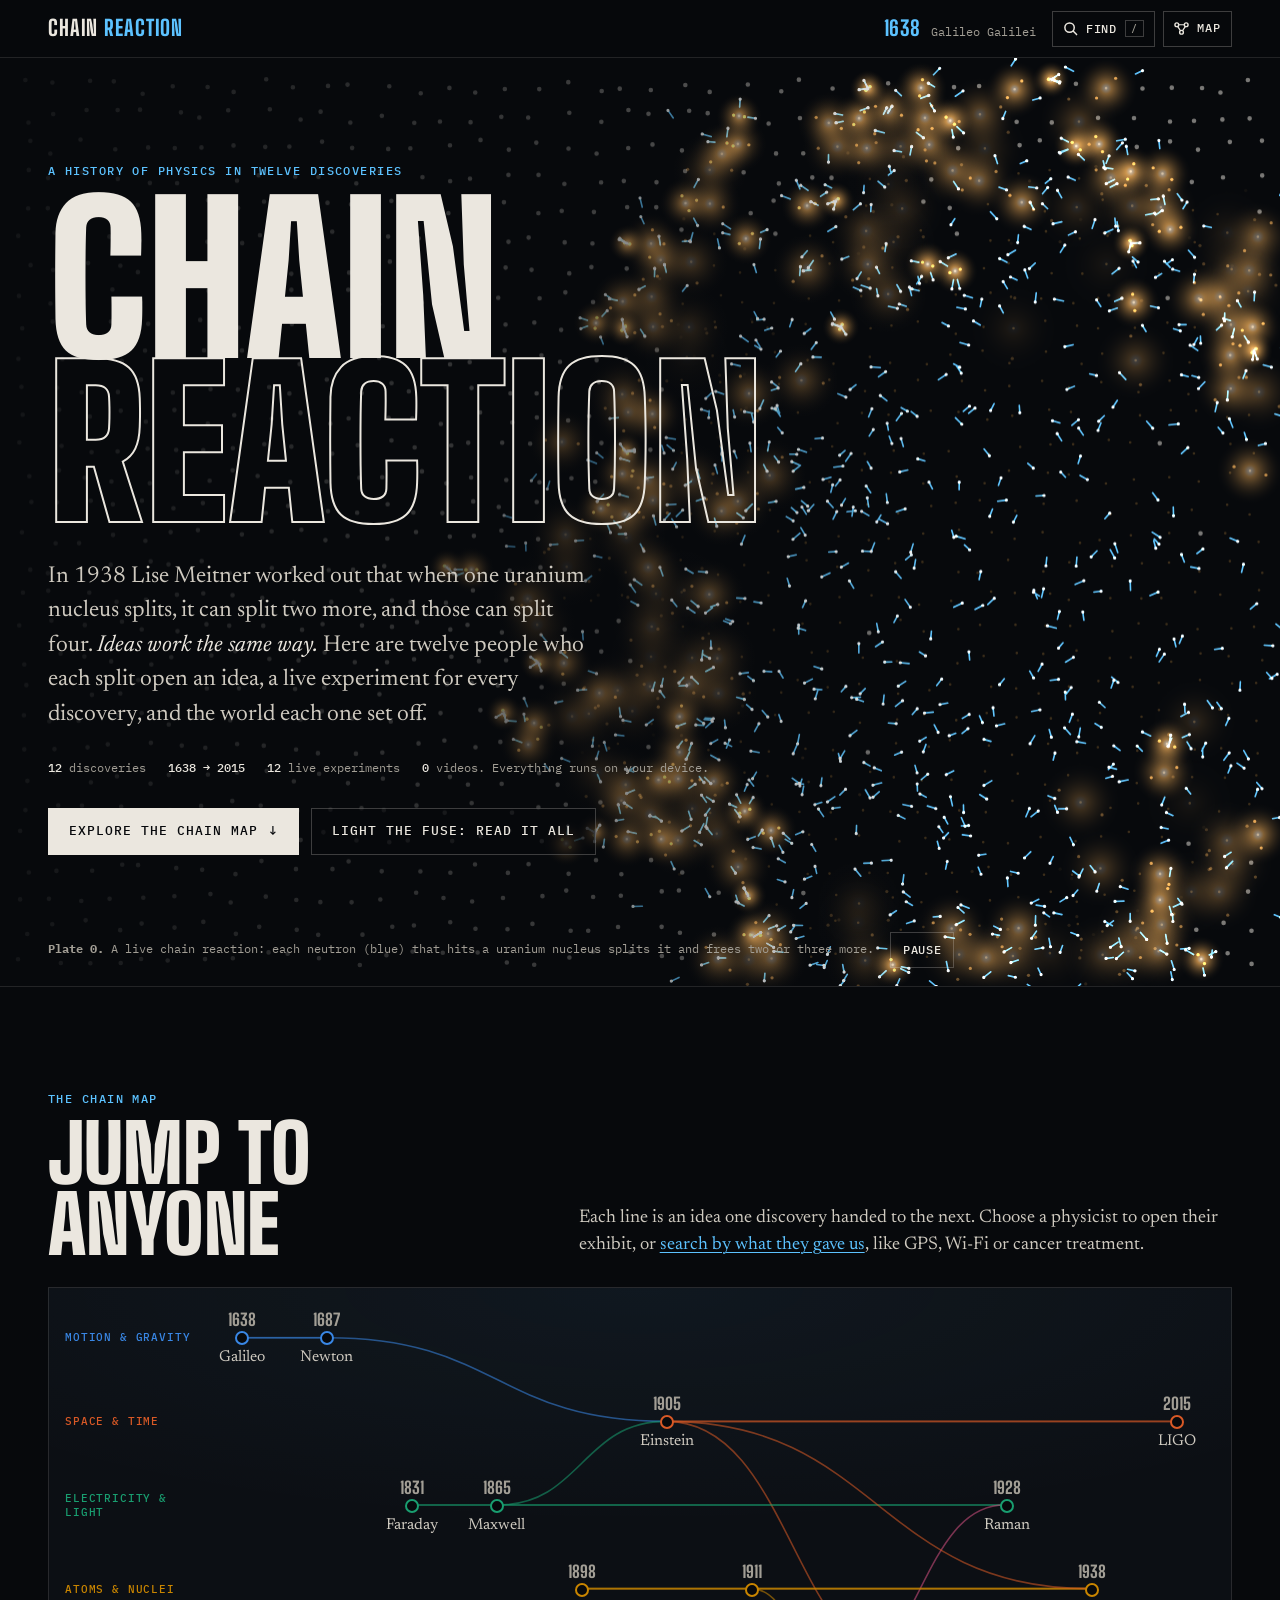
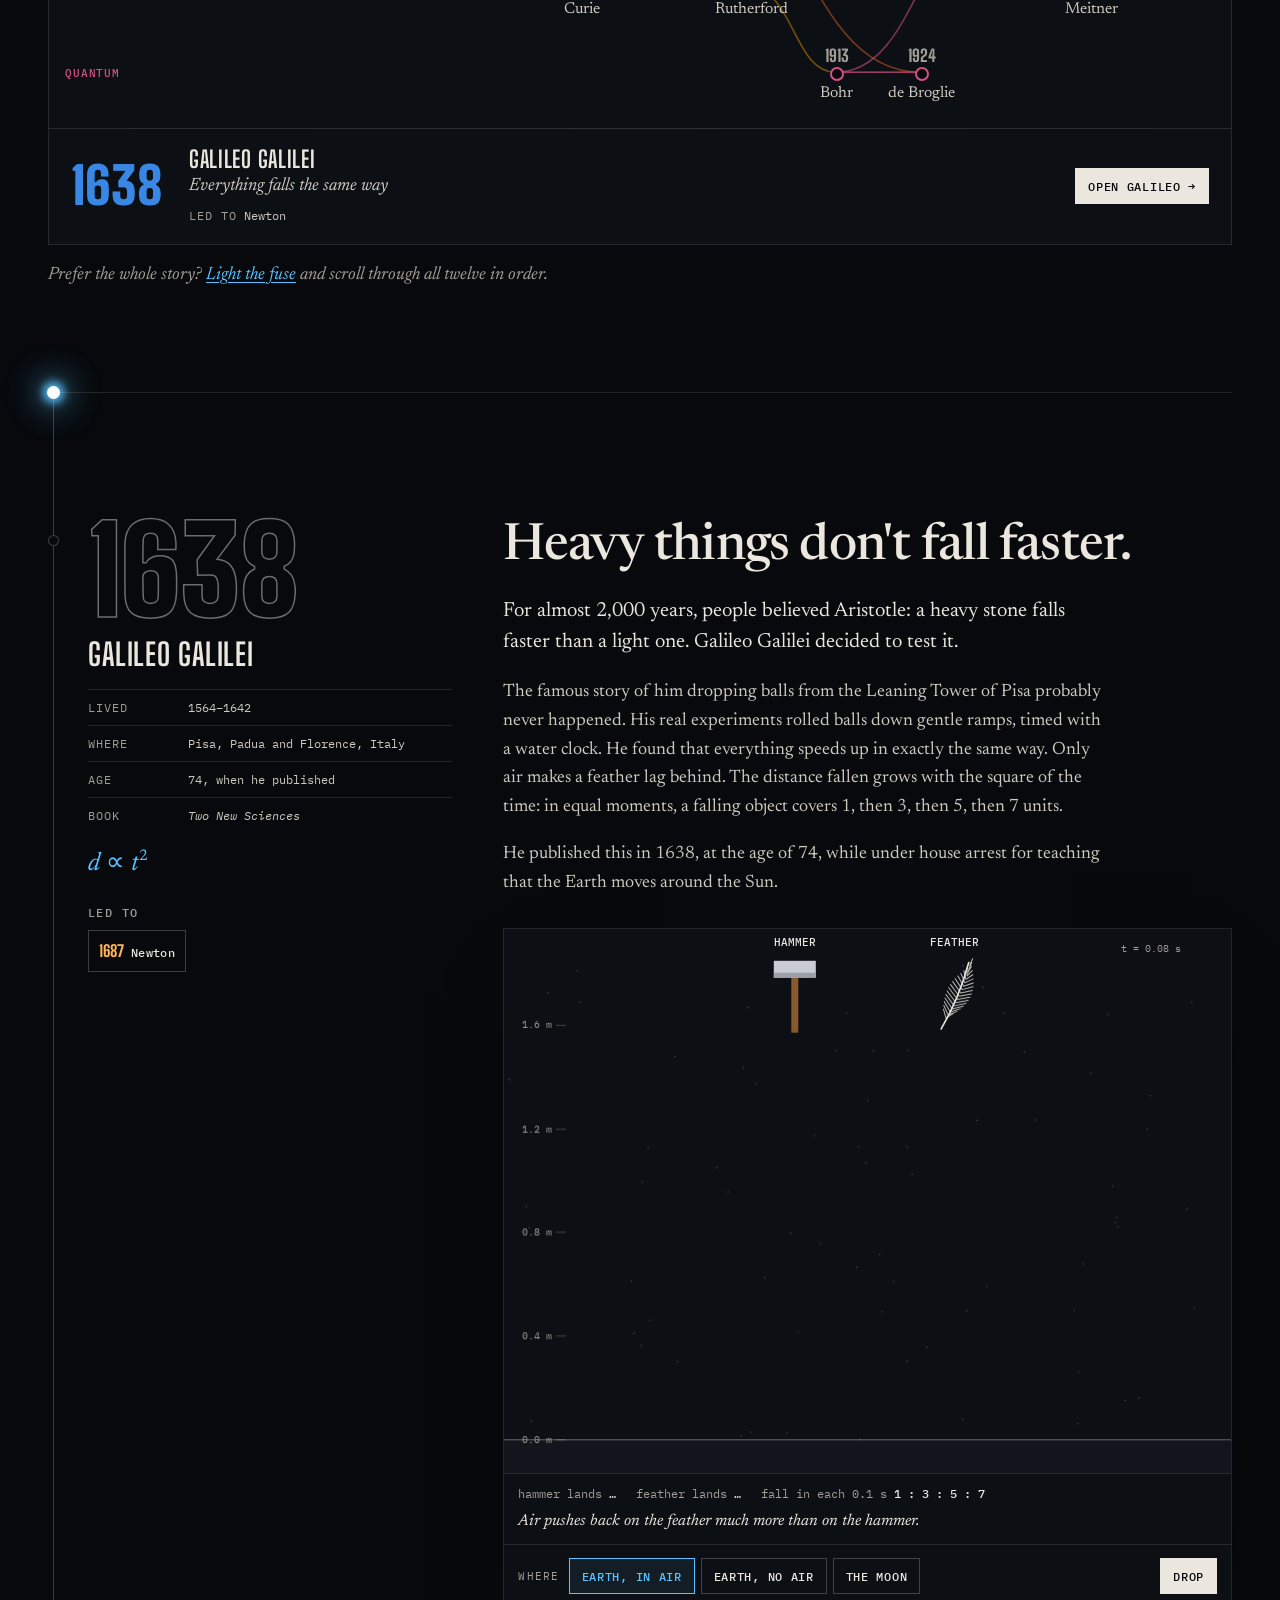
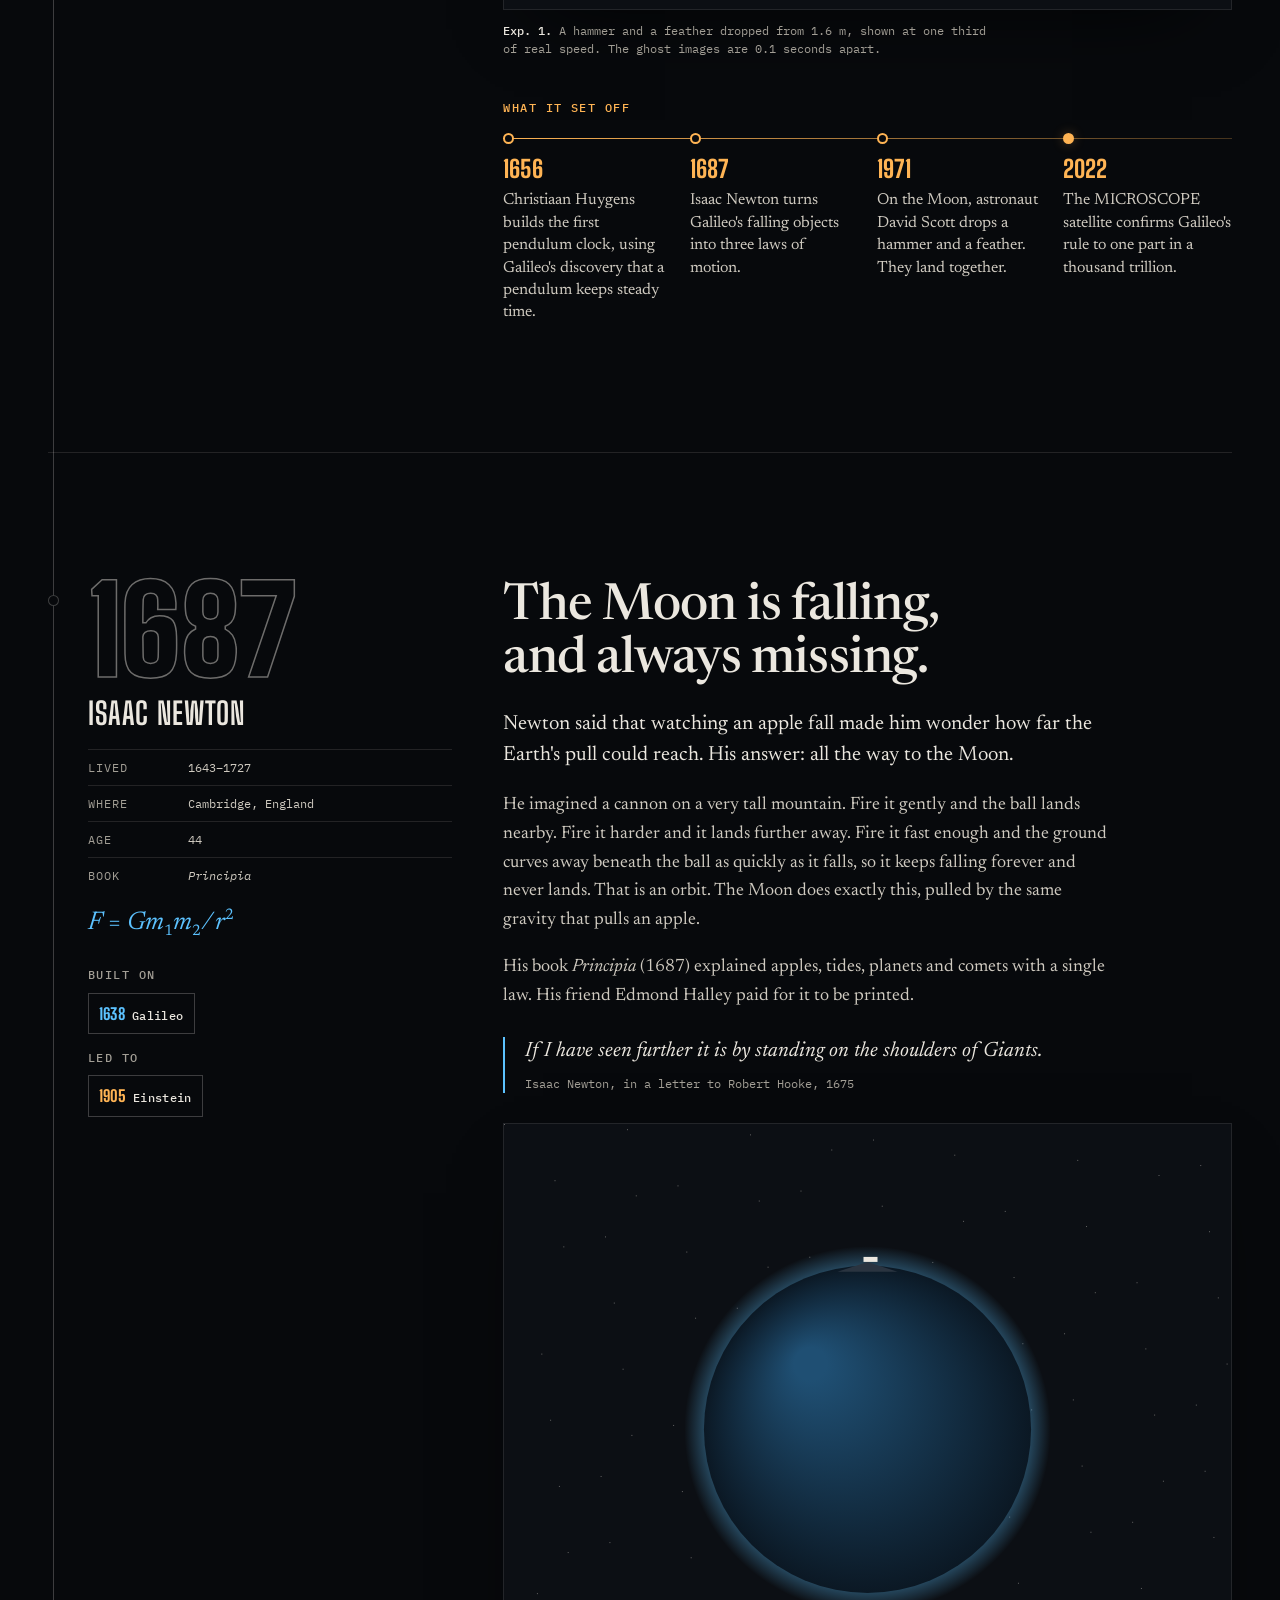
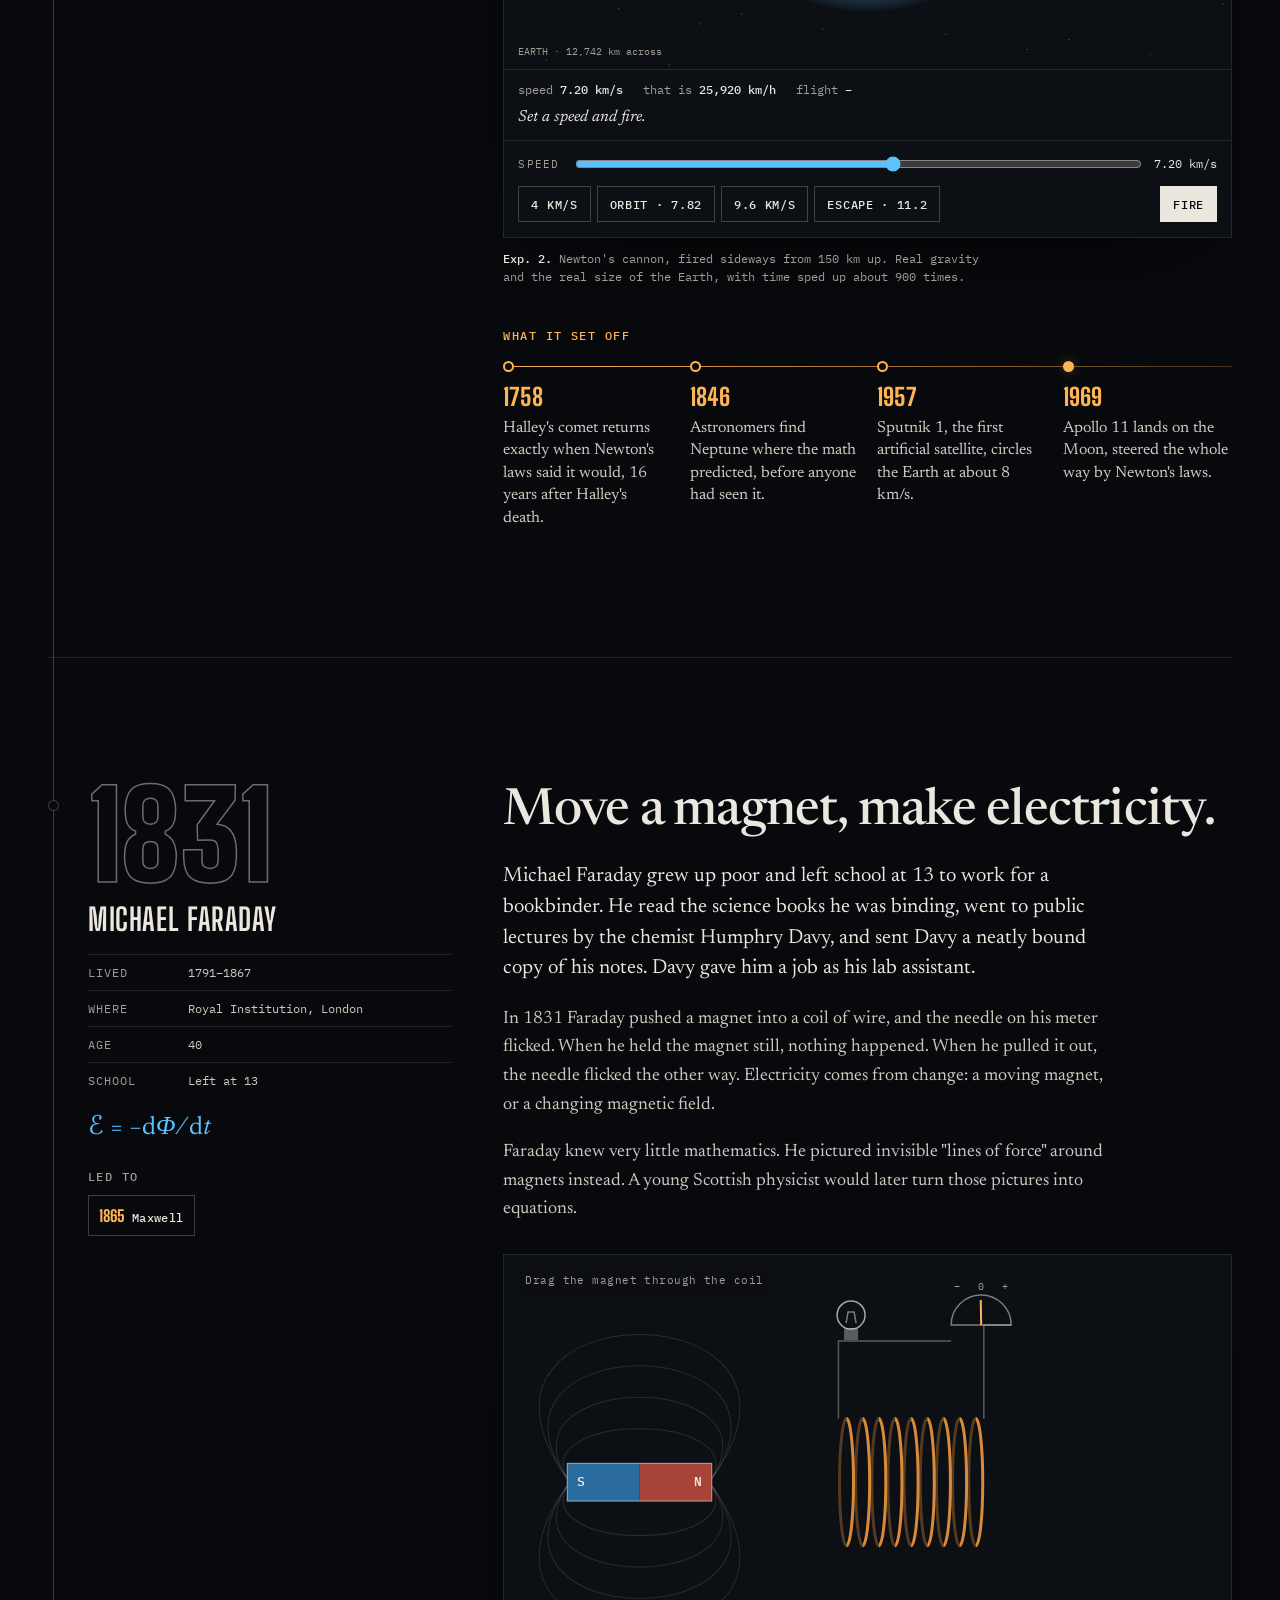
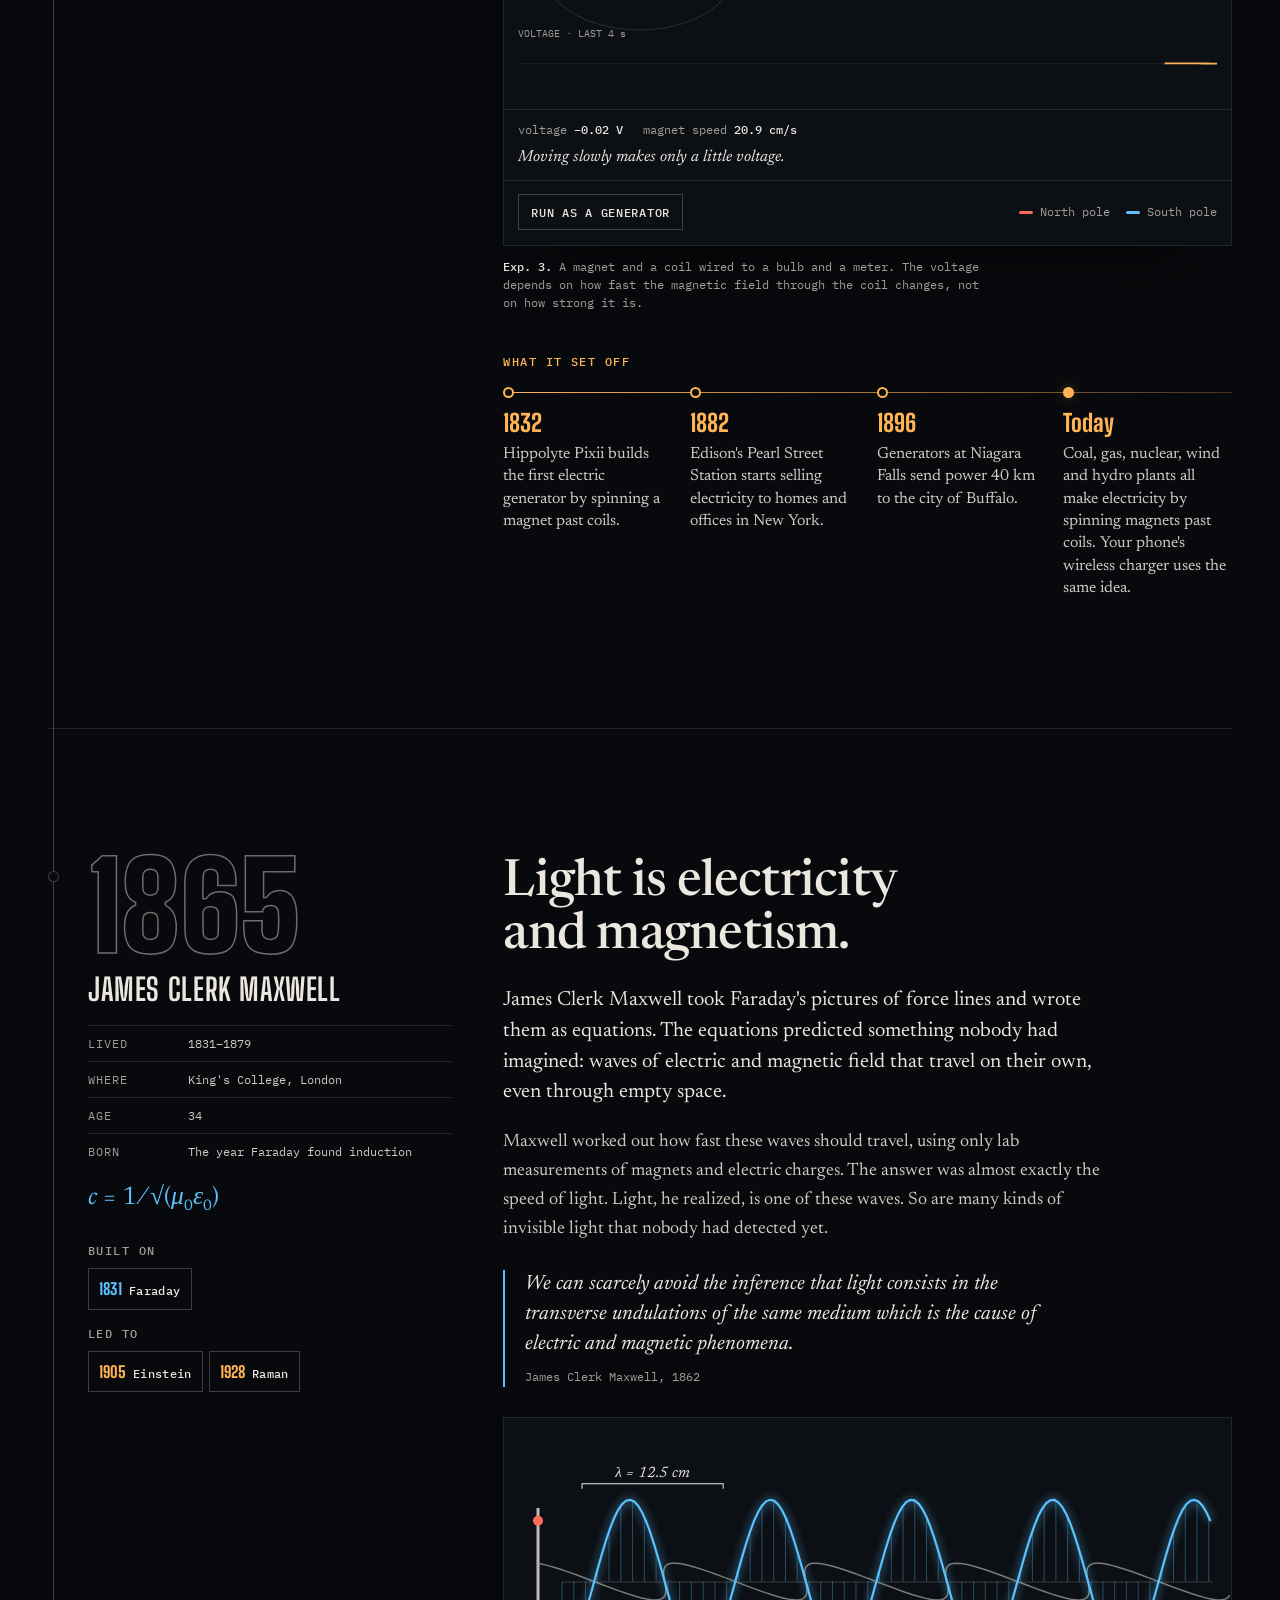
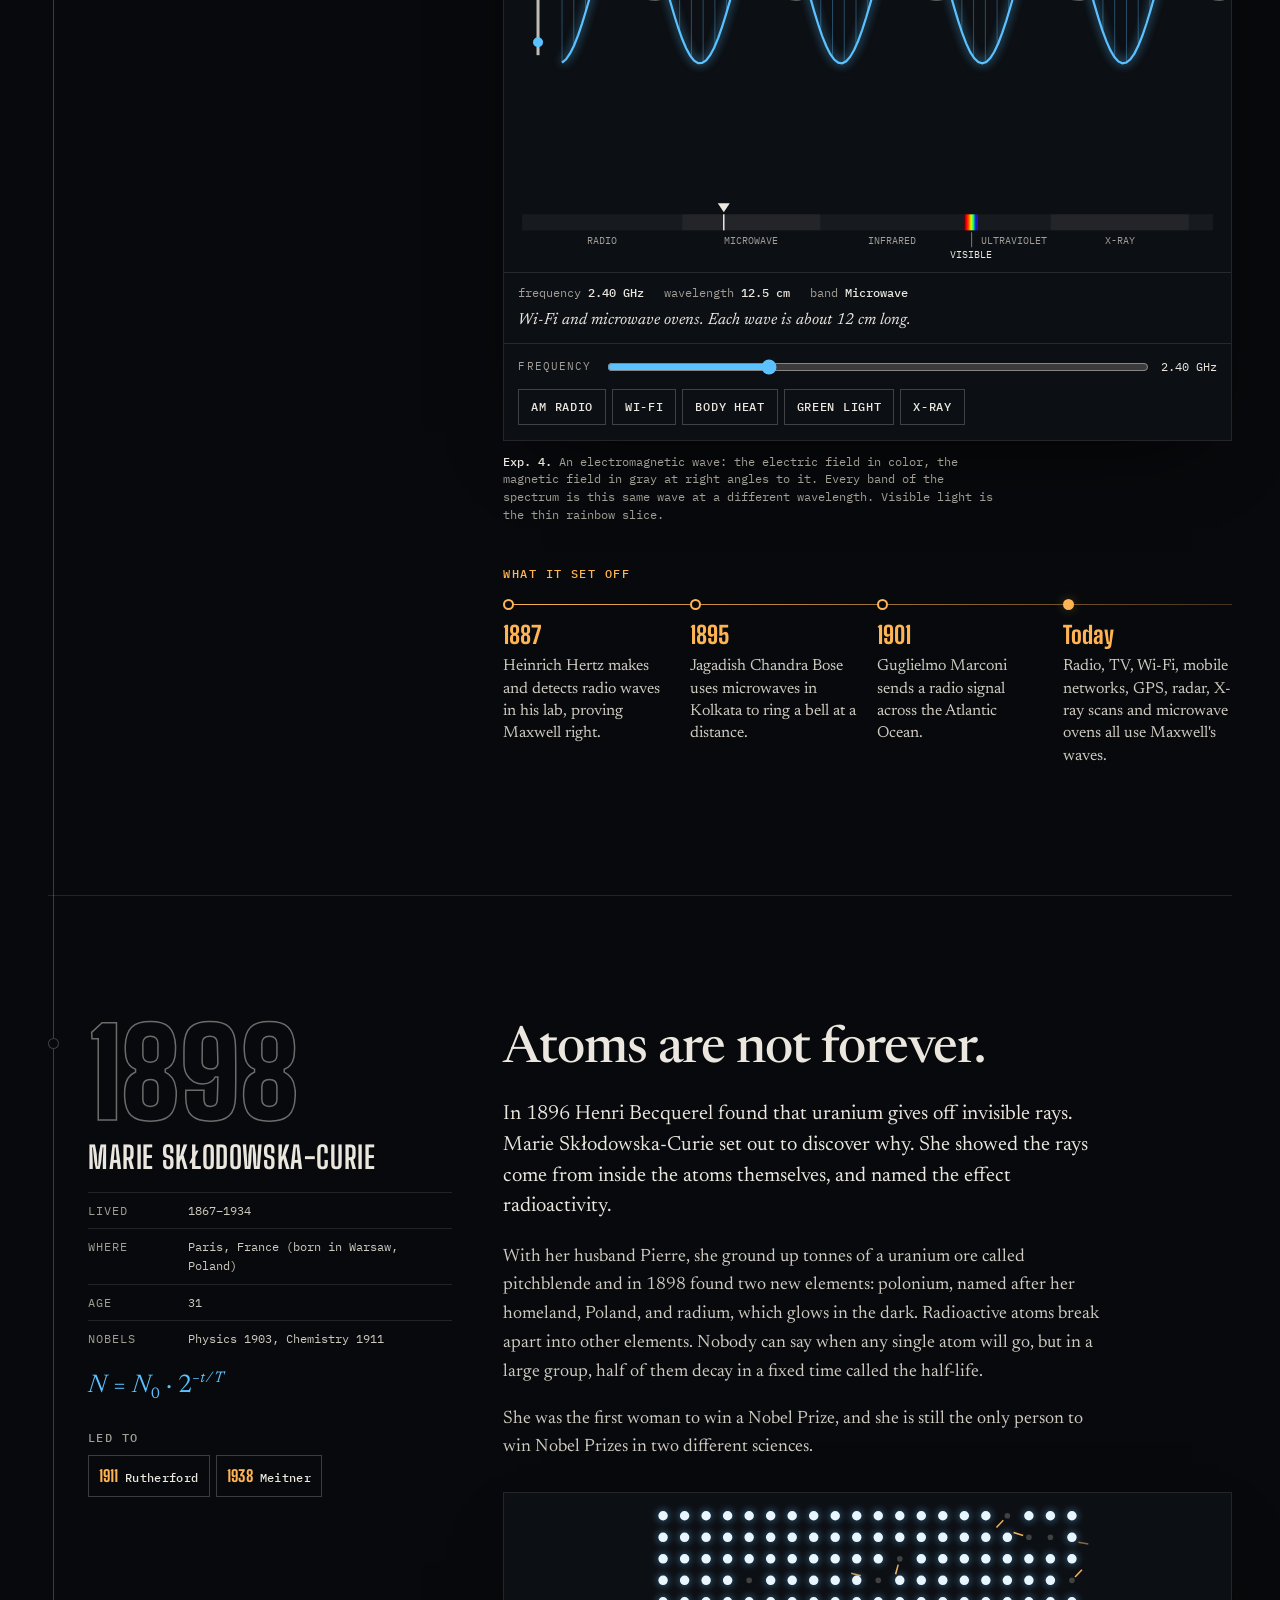
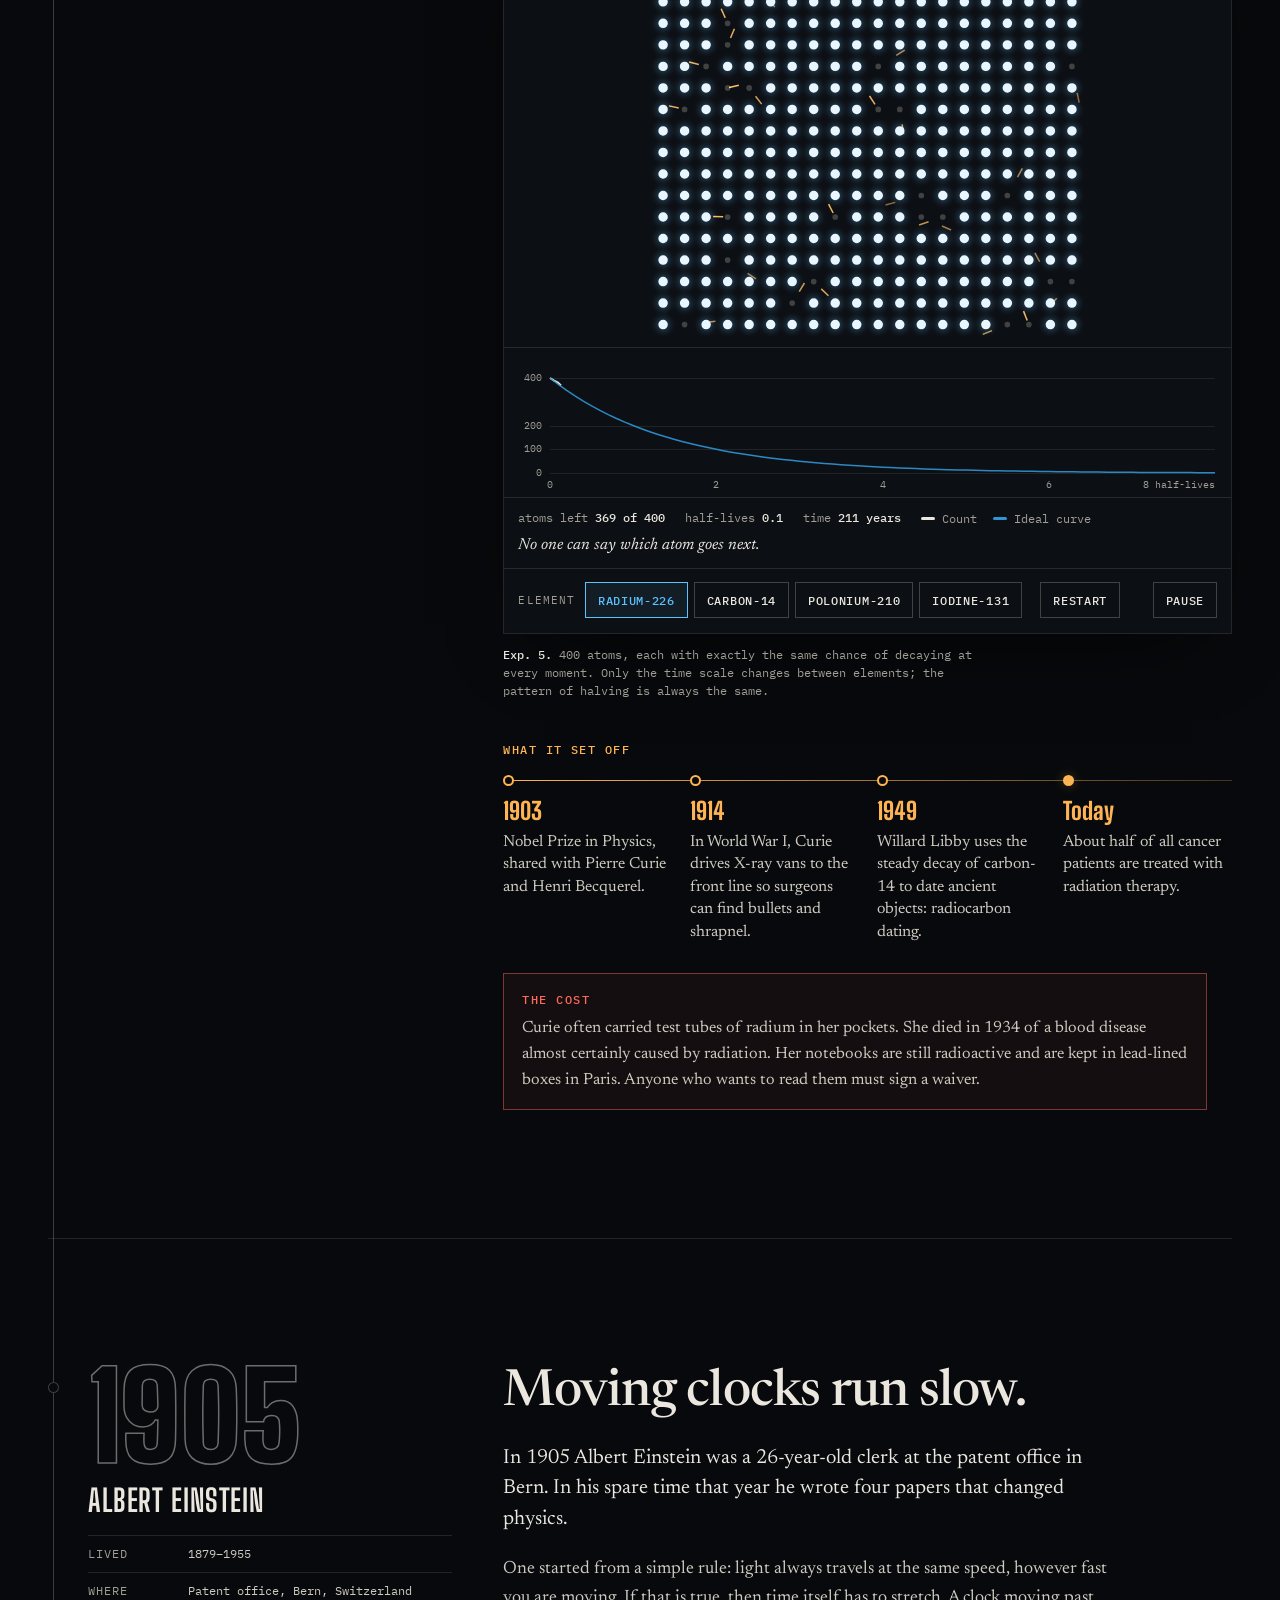
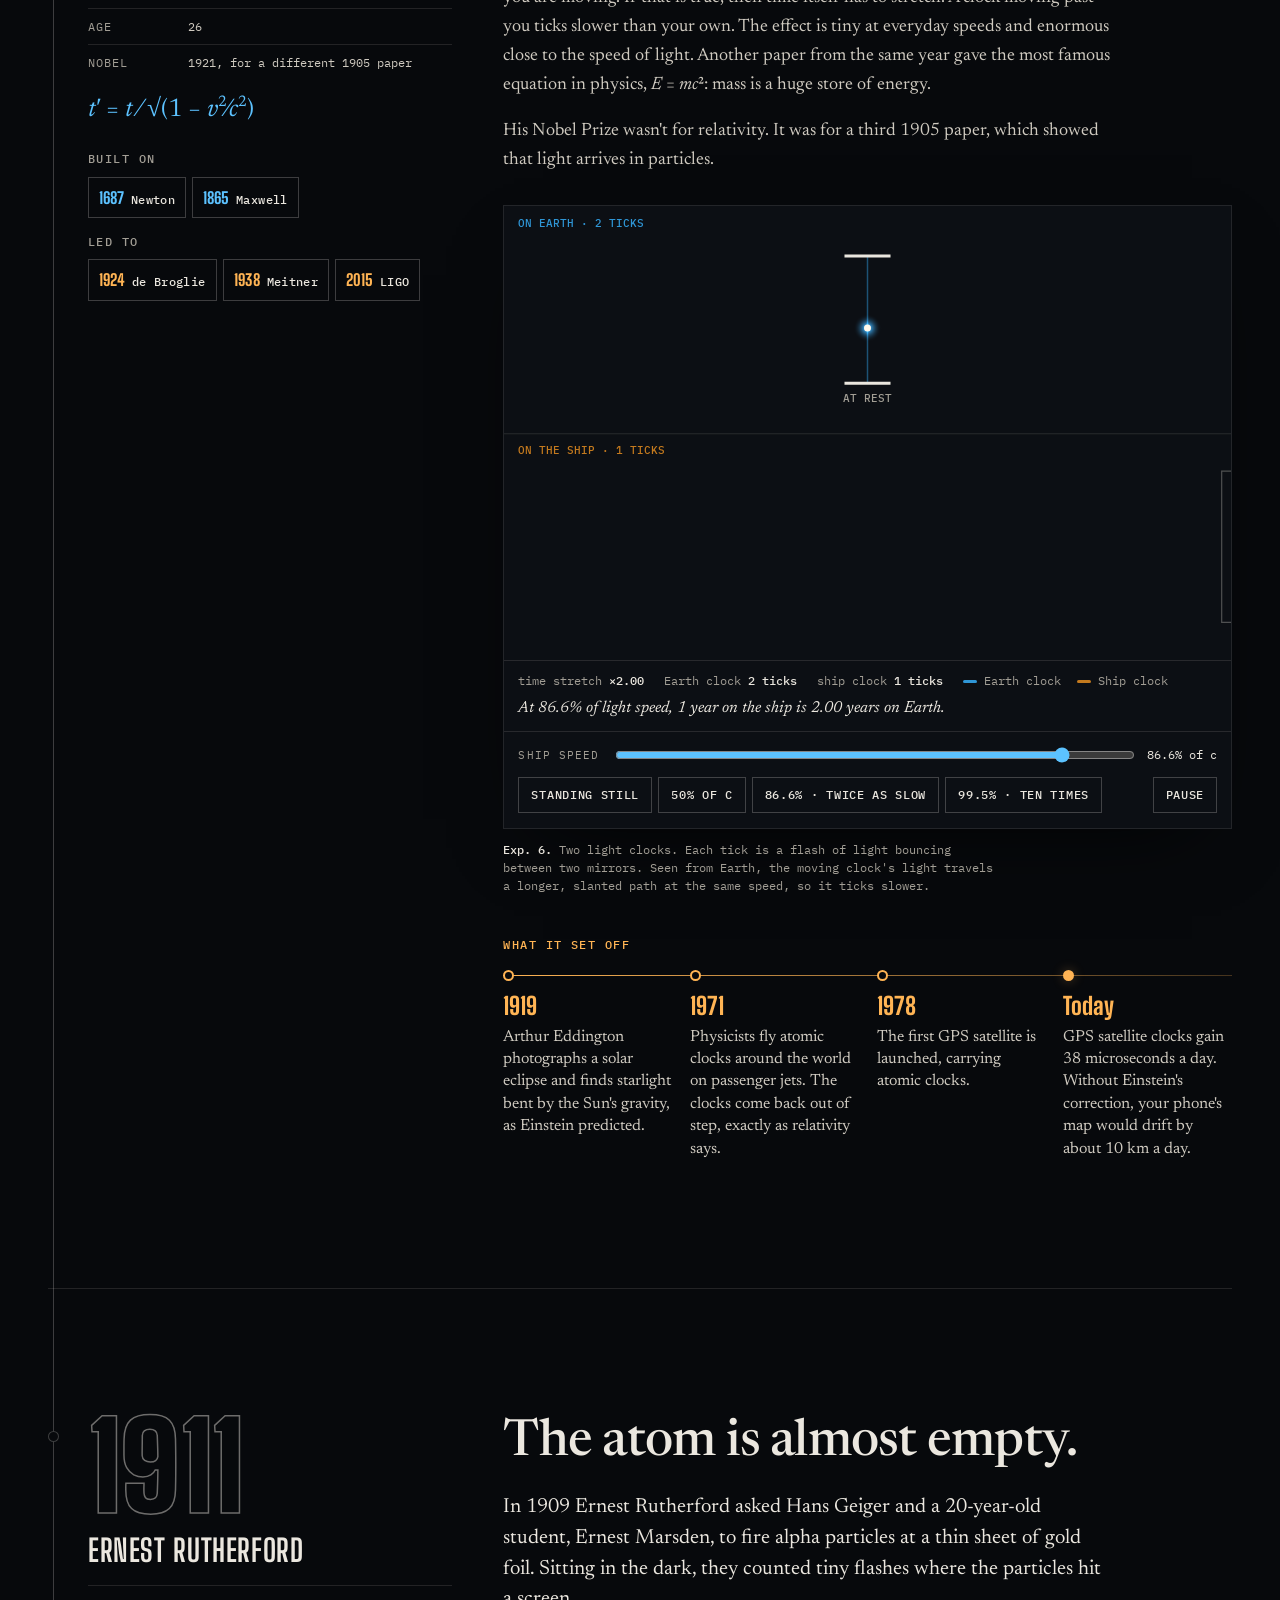
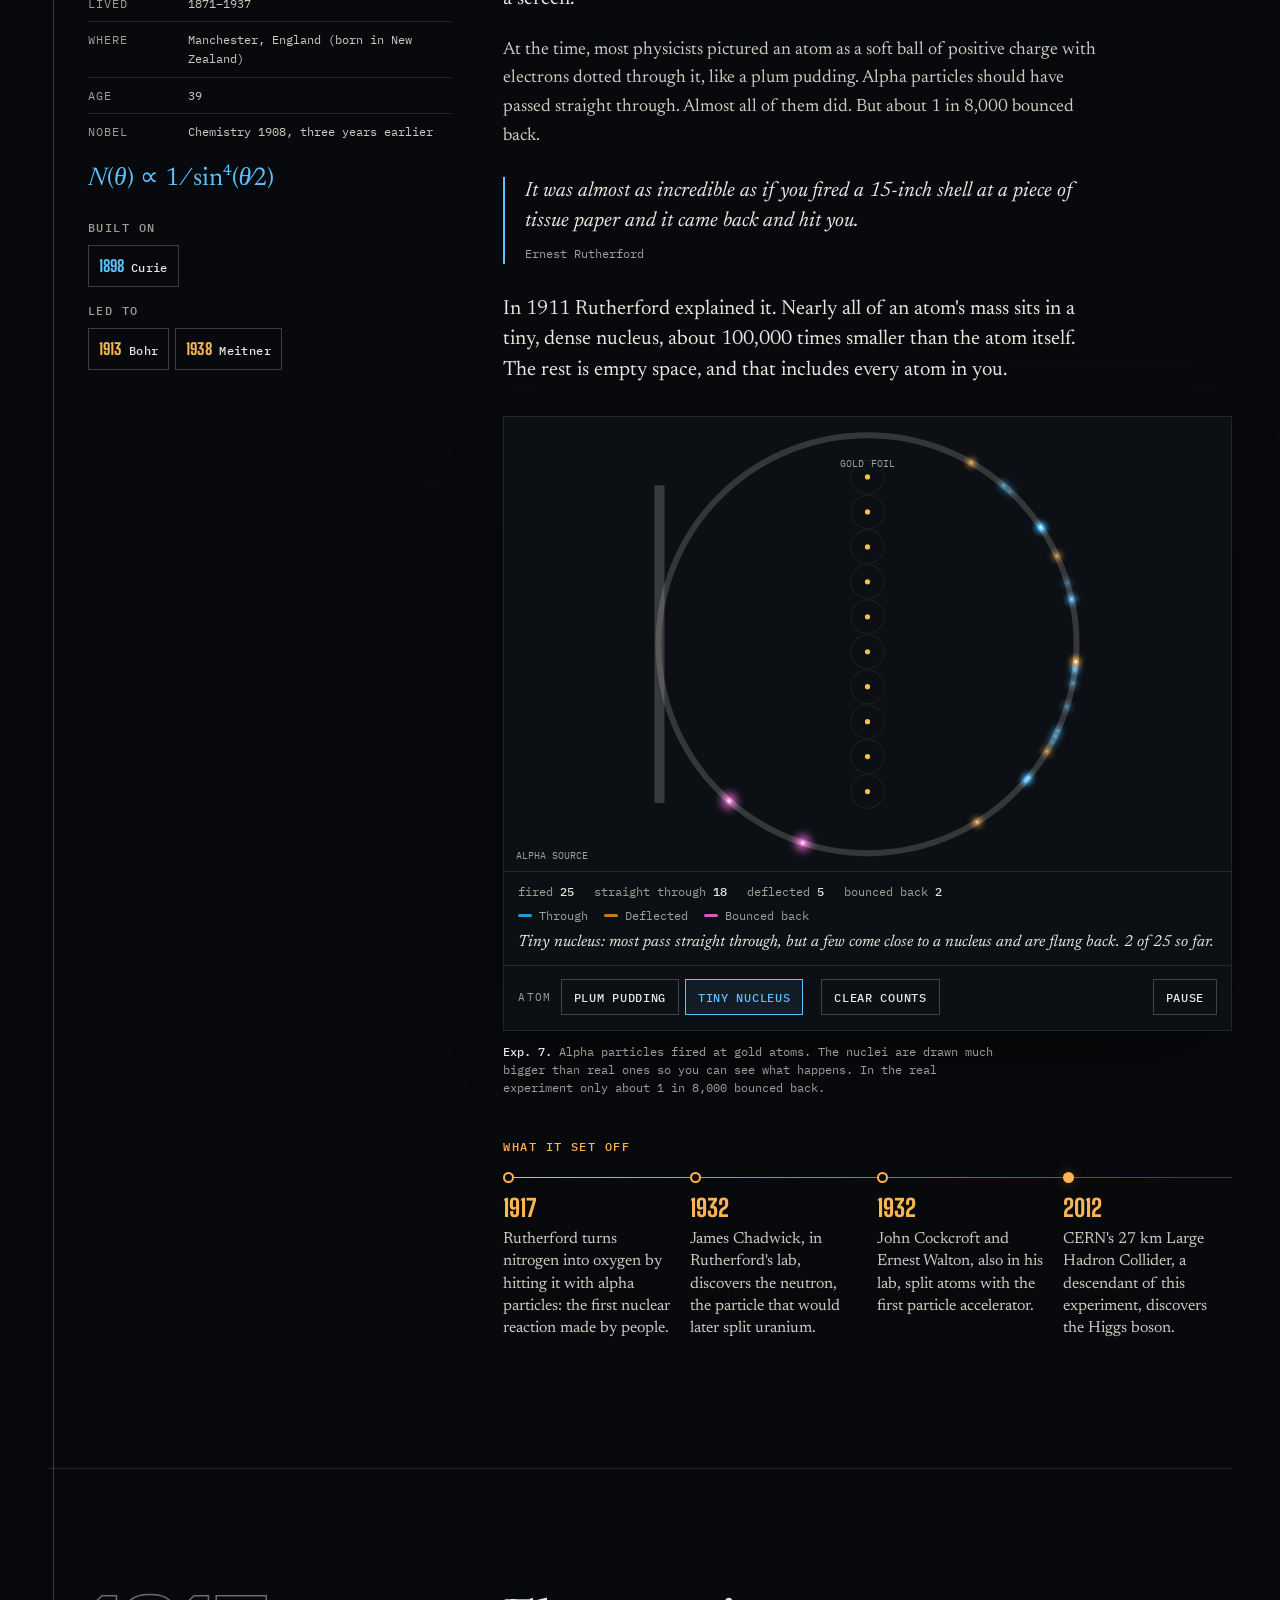
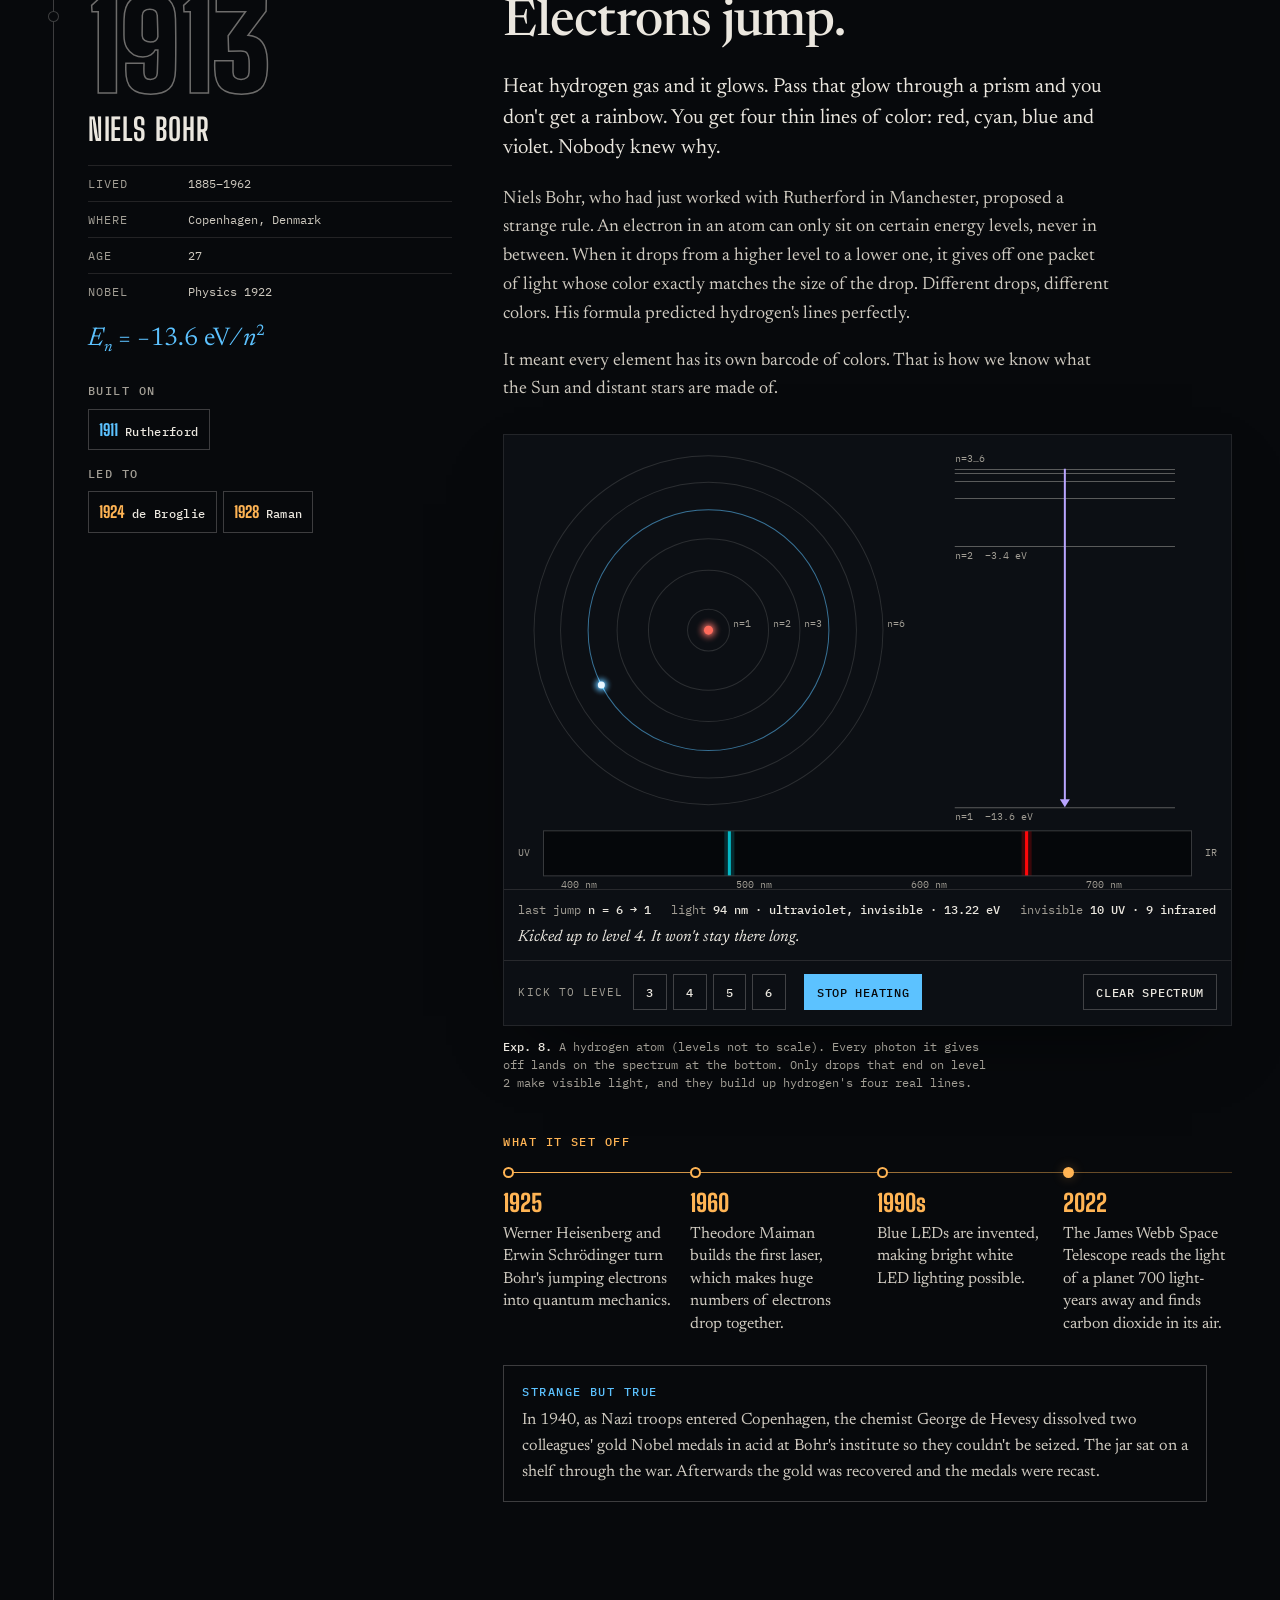
==== commit 0527b864: "Chain Reaction: map, exhibit mode and search to reach anyone fast Readers no longer have to scroll t" ====
--- a/physics/index.html
+++ b/physics/index.html
@@ -17,7 +17,11 @@
 <header class="masthead">
   <div class="masthead-inner">
     <a class="wordmark" href="#top">Chain <span>Reaction</span></a>
-    <p class="now" aria-live="off"><b id="now-year">1638</b><span class="now-name" id="now-name">Galileo Galilei</span><a href="#contents">Contents</a></p>
+    <p class="now" aria-live="off"><b id="now-year">1638</b><span class="now-name" id="now-name">Galileo Galilei</span></p>
+    <div class="mast-actions">
+      <button class="mast-btn" type="button" id="find-open" aria-haspopup="dialog" aria-label="Find a physicist or discovery"><svg viewBox="0 0 16 16" aria-hidden="true"><circle cx="7" cy="7" r="5" fill="none" stroke="currentColor" stroke-width="1.6"></circle><path d="M11 11l3.5 3.5" stroke="currentColor" stroke-width="1.6" stroke-linecap="round"></path></svg><span>Find</span><kbd>/</kbd></button>
+      <a class="mast-btn" href="#map" id="map-open" aria-label="Open the chain map"><svg viewBox="0 0 16 16" aria-hidden="true"><circle cx="3" cy="4" r="2" fill="none" stroke="currentColor" stroke-width="1.5"></circle><circle cx="13" cy="4" r="2" fill="none" stroke="currentColor" stroke-width="1.5"></circle><circle cx="8" cy="12" r="2" fill="none" stroke="currentColor" stroke-width="1.5"></circle><path d="M5 4h6M4 6l3 4.5M12 6l-3 4.5" fill="none" stroke="currentColor" stroke-width="1.3"></path></svg><span>Map</span></a>
+    </div>
   </div>
 </header>
 
@@ -35,8 +39,8 @@
       <li><b>0</b> videos. Everything runs on your device.</li>
     </ul>
     <div class="hero-actions">
-      <a class="cta cta--solid" href="#galileo">Light the fuse <span aria-hidden="true">↓</span></a>
-      <a class="cta" href="#pocket">What's in your pocket</a>
+      <a class="cta cta--solid" href="#map">Explore the chain map <span aria-hidden="true">↓</span></a>
+      <a class="cta" href="#galileo">Light the fuse: read it all</a>
     </div>
   </div>
   <p class="hero-caption"><span><b>Plate 0.</b> A live chain reaction: each neutron (blue) that hits a uranium nucleus splits it and frees two or three more.</span><button class="btn" type="button" id="hero-play">Pause</button></p>
@@ -45,26 +49,29 @@
 <main class="page">
   <div class="wrap">
 
-    <!-- ============ Contents ============ -->
-    <section class="contents" id="contents" aria-labelledby="contents-title">
-      <div class="section-head">
-        <h2 class="label" id="contents-title">The chain</h2>
-        <p>Each link made the next one possible.</p>
+    <!-- ============ The chain map ============ -->
+    <section class="mapsec" id="map" aria-labelledby="map-title">
+      <div class="map-head">
+        <div>
+          <p class="label map-kicker">The chain map</p>
+          <h2 id="map-title">Jump to anyone</h2>
+        </div>
+        <p class="map-intro">Each line is an idea one discovery handed to the next. Choose a physicist to open their exhibit, or <button class="linkish" type="button" id="find-open-2">search by what they gave us</button>, like GPS, Wi-Fi or cancer treatment.</p>
       </div>
-      <ol class="toc">
-        <li><a href="#galileo"><span class="toc-year">1638</span><span class="toc-name">Galileo</span><span class="toc-idea">Everything falls the same way</span></a></li>
-        <li><a href="#newton"><span class="toc-year">1687</span><span class="toc-name">Newton</span><span class="toc-idea">The Moon is falling</span></a></li>
-        <li><a href="#faraday"><span class="toc-year">1831</span><span class="toc-name">Faraday</span><span class="toc-idea">Magnets make electricity</span></a></li>
-        <li><a href="#maxwell"><span class="toc-year">1865</span><span class="toc-name">Maxwell</span><span class="toc-idea">Light is an electromagnetic wave</span></a></li>
-        <li><a href="#curie"><span class="toc-year">1898</span><span class="toc-name">Curie</span><span class="toc-idea">Atoms are not forever</span></a></li>
-        <li><a href="#einstein"><span class="toc-year">1905</span><span class="toc-name">Einstein</span><span class="toc-idea">Moving clocks run slow</span></a></li>
-        <li><a href="#rutherford"><span class="toc-year">1911</span><span class="toc-name">Rutherford</span><span class="toc-idea">The atom is almost empty</span></a></li>
-        <li><a href="#bohr"><span class="toc-year">1913</span><span class="toc-name">Bohr</span><span class="toc-idea">Electrons jump</span></a></li>
-        <li><a href="#debroglie"><span class="toc-year">1924</span><span class="toc-name">de Broglie</span><span class="toc-idea">Matter is a wave</span></a></li>
-        <li><a href="#raman"><span class="toc-year">1928</span><span class="toc-name">Raman</span><span class="toc-idea">Light can change color</span></a></li>
-        <li><a href="#meitner"><span class="toc-year">1938</span><span class="toc-name">Meitner</span><span class="toc-idea">The nucleus splits</span></a></li>
-        <li><a href="#ligo"><span class="toc-year">2015</span><span class="toc-name">LIGO</span><span class="toc-idea">Space itself shakes</span></a></li>
-      </ol>
+      <div class="map-legend" id="map-legend" aria-hidden="true"></div>
+      <div class="chainmap" id="chainmap">
+        <svg class="chainmap-lines" id="chainmap-lines" aria-hidden="true"></svg>
+      </div>
+      <div class="map-info" id="map-info" aria-live="polite">
+        <p class="mi-year" id="mi-year">1638</p>
+        <div class="mi-body">
+          <p class="mi-name" id="mi-name">Galileo Galilei</p>
+          <p class="mi-idea" id="mi-idea">Everything falls the same way</p>
+          <p class="mi-links" id="mi-links"></p>
+        </div>
+        <button class="btn btn--solid" type="button" id="mi-open">Open exhibit →</button>
+      </div>
+      <p class="map-foot">Prefer the whole story? <a href="#galileo">Light the fuse</a> and scroll through all twelve in order.</p>
     </section>
 
     <div class="chapters" id="chapters">
@@ -853,16 +860,17 @@
         </svg>
 
         <ol class="parts">
-          <li><button type="button" data-part="screen"><span class="n">1</span><span class="part-name">Screen</span><span class="part-who">Bohr · 1913</span><span class="part-how">Each pixel glows a precise color when electrons drop between energy levels.</span></button></li>
-          <li><button type="button" data-part="processor"><span class="n">2</span><span class="part-name">Processor</span><span class="part-who">de Broglie · 1924</span><span class="part-how">About 20 billion transistors, each relying on the wave nature of electrons.</span></button></li>
-          <li><button type="button" data-part="antenna"><span class="n">3</span><span class="part-name">Antennas</span><span class="part-who">Maxwell · 1865</span><span class="part-how">Wi-Fi, Bluetooth and 5G are Maxwell's waves, a few centimeters long.</span></button></li>
-          <li><button type="button" data-part="gps"><span class="n">4</span><span class="part-name">GPS chip</span><span class="part-who">Einstein · 1905</span><span class="part-how">Satellite clocks are corrected for relativity, or your location would drift about 10 km a day.</span></button></li>
-          <li><button type="button" data-part="coil"><span class="n">5</span><span class="part-name">Charging coil</span><span class="part-who">Faraday · 1831</span><span class="part-how">A changing magnetic field in the charger pushes current around a coil in the phone.</span></button></li>
-          <li><button type="button" data-part="motion"><span class="n">6</span><span class="part-name">Motion sensor</span><span class="part-who">Newton · 1687</span><span class="part-how">A tiny mass on springs measures <var>F</var> = <var>ma</var>, so the screen knows which way is up.</span></button></li>
-          <li><button type="button" data-part="camera"><span class="n">7</span><span class="part-name">Camera</span><span class="part-who">Einstein · 1905</span><span class="part-how">Light knocks electrons loose in each pixel of the sensor: the effect that won Einstein his Nobel Prize.</span></button></li>
+          <li><button type="button" data-part="screen" data-ch="bohr"><span class="n">1</span><span class="part-name">Screen</span><span class="part-who">Bohr · 1913</span><span class="part-how">Each pixel glows a precise color when electrons drop between energy levels.</span></button></li>
+          <li><button type="button" data-part="processor" data-ch="debroglie"><span class="n">2</span><span class="part-name">Processor</span><span class="part-who">de Broglie · 1924</span><span class="part-how">About 20 billion transistors, each relying on the wave nature of electrons.</span></button></li>
+          <li><button type="button" data-part="antenna" data-ch="maxwell"><span class="n">3</span><span class="part-name">Antennas</span><span class="part-who">Maxwell · 1865</span><span class="part-how">Wi-Fi, Bluetooth and 5G are Maxwell's waves, a few centimeters long.</span></button></li>
+          <li><button type="button" data-part="gps" data-ch="einstein"><span class="n">4</span><span class="part-name">GPS chip</span><span class="part-who">Einstein · 1905</span><span class="part-how">Satellite clocks are corrected for relativity, or your location would drift about 10 km a day.</span></button></li>
+          <li><button type="button" data-part="coil" data-ch="faraday"><span class="n">5</span><span class="part-name">Charging coil</span><span class="part-who">Faraday · 1831</span><span class="part-how">A changing magnetic field in the charger pushes current around a coil in the phone.</span></button></li>
+          <li><button type="button" data-part="motion" data-ch="newton"><span class="n">6</span><span class="part-name">Motion sensor</span><span class="part-who">Newton · 1687</span><span class="part-how">A tiny mass on springs measures <var>F</var> = <var>ma</var>, so the screen knows which way is up.</span></button></li>
+          <li><button type="button" data-part="camera" data-ch="einstein"><span class="n">7</span><span class="part-name">Camera</span><span class="part-who">Einstein · 1905</span><span class="part-how">Light knocks electrons loose in each pixel of the sensor: the effect that won Einstein his Nobel Prize.</span></button></li>
         </ol>
       </div>
       <p class="pocket-foot">The other six keep the lights on, treat cancer, date the past, and listen to black holes colliding.</p>
+      <p class="pocket-go"><button class="btn btn--solid" type="button" id="pocket-open" hidden>Open exhibit →</button></p>
     </section>
 
     <!-- ============ The next link ============ -->
@@ -921,6 +929,25 @@
   </div>
 </main>
 
+<nav class="exhibit-bar" id="exhibit-bar" aria-label="Exhibits" hidden>
+  <div class="exhibit-inner">
+    <button class="ex-step ex-prev" type="button" id="ex-prev"><span aria-hidden="true">←</span><span class="ex-label" id="ex-prev-label"></span></button>
+    <ol class="ex-dots" id="ex-dots"></ol>
+    <button class="ex-step ex-next" type="button" id="ex-next"><span class="ex-label" id="ex-next-label"></span><span aria-hidden="true">→</span></button>
+    <button class="ex-close" type="button" id="ex-close">Map</button>
+  </div>
+</nav>
+
+<dialog class="finder" id="finder" aria-labelledby="finder-title">
+  <form class="finder-form" id="finder-form" method="dialog">
+    <label class="label" for="finder-input" id="finder-title">Find a physicist, a discovery, or something they gave us</label>
+    <input id="finder-input" type="search" autocomplete="off" spellcheck="false" placeholder="Try GPS, Wi-Fi, cancer or Einstein" aria-controls="finder-results" aria-autocomplete="list">
+    <div class="finder-suggest" id="finder-suggest"></div>
+  </form>
+  <ul class="finder-results" id="finder-results" role="listbox" aria-label="Results"></ul>
+  <p class="finder-hint"><span>↑ ↓ choose</span><span>Enter open</span><span>Esc close</span></p>
+</dialog>
+
 <script src="js/core.js"></script>
 <script src="js/reactor.js"></script>
 <script src="js/galileo.js"></script>
@@ -934,6 +961,7 @@
 <script src="js/debroglie.js"></script>
 <script src="js/raman.js"></script>
 <script src="js/ligo.js"></script>
+<script src="js/navigator.js"></script>
 <script src="js/main.js"></script>
 </body>
 </html>
--- a/physics/css/styles.css
+++ b/physics/css/styles.css
@@ -113,7 +113,7 @@
   top: env(safe-area-inset-top, 0px);
   z-index: 30;
   padding-inline: var(--gutter);
-  background: rgba(7, 9, 12, 0.94);
+  background: rgba(7, 9, 12, 0.97);
   border-bottom: 1px solid var(--rule);
 }
 
@@ -171,18 +171,49 @@
   text-overflow: ellipsis;
 }
 
-.now a {
-  color: var(--ink);
+.mast-actions {
+  display: flex;
+  gap: 8px;
+  flex: none;
+}
+
+.mast-btn {
+  appearance: none;
+  -webkit-appearance: none;
+  display: inline-flex;
+  align-items: center;
+  gap: 8px;
+  min-height: 36px;
+  padding: 6px 10px;
+  border: 1px solid var(--rule-strong);
+  background: transparent;
+  color: var(--ink);
+  font-family: var(--font-mono);
+  font-size: 0.72rem;
+  font-weight: 500;
+  letter-spacing: 0.08em;
+  text-transform: uppercase;
   text-decoration: none;
+  cursor: pointer;
+}
+
+.mast-btn:hover {
+  border-color: var(--glow);
+  color: var(--glow);
+}
+
+.mast-btn svg {
+  width: 15px;
+  height: 15px;
+  flex: none;
+}
+
+.mast-btn kbd {
+  font: inherit;
+  font-size: 0.64rem;
+  padding: 1px 5px;
   border: 1px solid var(--rule-strong);
-  padding: 6px 10px;
-  margin-left: 6px;
-  letter-spacing: 0.08em;
-  text-transform: uppercase;
-}
-
-.now a:hover {
-  border-color: var(--ink);
+  color: var(--muted);
 }
 
 /* ---------- Hero ---------- */
@@ -339,92 +370,342 @@
   pointer-events: auto;
 }
 
-/* ---------- Contents ---------- */
-
-.contents {
+/* ---------- The chain map ---------- */
+
+.mapsec {
   padding-block: clamp(56px, 8vw, 104px);
-}
-
-.section-head {
+  scroll-margin-top: var(--masthead-h);
+}
+
+.map-head {
+  display: grid;
+  grid-template-columns: minmax(0, 5fr) minmax(0, 7fr);
+  gap: 16px clamp(28px, 5vw, 72px);
+  align-items: end;
+}
+
+.map-kicker {
+  color: var(--glow);
+  margin: 0;
+}
+
+.mapsec h2 {
+  margin: 10px 0 0;
+  font-family: var(--font-display);
+  font-weight: 900;
+  font-size: clamp(2.8rem, 6.4vw, 5rem);
+  line-height: 0.88;
+  text-transform: uppercase;
+}
+
+.map-intro {
+  margin: 0;
+  max-width: 40rem;
+  font-size: 1.15rem;
+  line-height: 1.5;
+  color: var(--ink-soft);
+}
+
+.linkish {
+  appearance: none;
+  -webkit-appearance: none;
+  padding: 0;
+  border: 0;
+  background: none;
+  font: inherit;
+  color: var(--glow);
+  text-decoration: underline;
+  text-decoration-thickness: 1px;
+  text-underline-offset: 3px;
+  cursor: pointer;
+}
+
+.linkish:hover {
+  color: var(--ink);
+}
+
+.map-legend {
+  display: none;
+  flex-wrap: wrap;
+  gap: 6px 16px;
+  margin-top: 24px;
+  font-family: var(--font-mono);
+  font-size: 0.7rem;
+  letter-spacing: 0.06em;
+  text-transform: uppercase;
+  color: var(--ink-soft);
+}
+
+.map-legend span {
+  display: inline-flex;
+  align-items: center;
+  gap: 7px;
+}
+
+.map-legend i {
+  width: 14px;
+  height: 3px;
+  border-radius: 2px;
+}
+
+.mapsec.is-vertical .map-legend {
   display: flex;
-  flex-wrap: wrap;
-  justify-content: space-between;
-  align-items: baseline;
-  gap: 10px 24px;
-  margin-bottom: 20px;
-}
-
-.section-head h2 {
-  margin: 0;
-  color: var(--muted);
-}
-
-.section-head p {
-  margin: 0;
-  color: var(--muted);
-  font-size: 1rem;
-  font-style: italic;
-}
-
-.toc {
-  list-style: none;
-  margin: 0;
+}
+
+.chainmap {
+  position: relative;
+  margin-top: 28px;
+  min-height: 240px;
+  border: 1px solid var(--rule);
+  background:
+    radial-gradient(120% 90% at 50% 0%, rgba(92, 194, 255, 0.05), rgba(92, 194, 255, 0) 60%),
+    var(--plate);
+}
+
+.mapsec.is-vertical .chainmap {
+  margin-top: 14px;
+}
+
+.chainmap-lines {
+  position: absolute;
+  inset: 0;
+  width: 100%;
+  height: 100%;
+  overflow: visible;
+  pointer-events: none;
+}
+
+.lane-line {
+  stroke-width: 2;
+  opacity: 0.3;
+}
+
+.edge {
+  fill: none;
+  stroke-width: 1.6;
+  opacity: 0.55;
+  transition: opacity 200ms ease, stroke-width 200ms ease;
+}
+
+.edge.is-dim {
+  opacity: 0.07;
+}
+
+.edge.is-hot {
+  opacity: 1;
+  stroke-width: 2.6;
+  stroke-dasharray: 6 6;
+  animation: flow 0.9s linear infinite;
+}
+
+@keyframes flow {
+  to {
+    stroke-dashoffset: -24;
+  }
+}
+
+.lane-label {
+  position: absolute;
+  left: 16px;
+  transform: translateY(-50%);
+  font-family: var(--font-mono);
+  font-size: 0.66rem;
+  font-weight: 500;
+  line-height: 1.3;
+  letter-spacing: 0.08em;
+  text-transform: uppercase;
+  pointer-events: none;
+}
+
+.node {
+  --lane: var(--glow);
+  position: absolute;
+  appearance: none;
+  -webkit-appearance: none;
   padding: 0;
-  display: grid;
-  grid-template-columns: repeat(4, minmax(0, 1fr));
-  gap: 1px;
-  background: var(--rule);
-  border: 1px solid var(--rule);
-}
-
-.toc li {
-  background: var(--film);
-  display: flex;
-}
-
-.toc a {
-  flex: 1;
-  display: grid;
-  align-content: start;
-  gap: 4px;
-  padding: 18px 18px 20px;
-  color: var(--ink);
-  text-decoration: none;
-  transition: background-color 160ms ease;
-}
-
-.toc a:hover {
-  background: var(--plate);
-}
-
-.toc-year {
+  border: 0;
+  background: none;
+  color: var(--ink);
+  font: inherit;
+  cursor: pointer;
+  transition: opacity 200ms ease;
+}
+
+.node .n-year {
   font-family: var(--font-display);
   font-weight: 800;
-  font-size: 2.3rem;
-  line-height: 1;
-  color: transparent;
-  -webkit-text-stroke: 1px var(--muted);
-  transition: color 160ms ease, -webkit-text-stroke-color 160ms ease;
-}
-
-.toc a:hover .toc-year {
-  color: var(--glow);
-  -webkit-text-stroke-color: transparent;
-}
-
-.toc-name {
+  font-size: 1.05rem;
+  line-height: 16px;
+  color: var(--muted);
+  transition: color 160ms ease;
+}
+
+.node .n-dot {
+  display: block;
+  width: 14px;
+  height: 14px;
+  border-radius: 50%;
+  border: 2px solid var(--lane);
+  background: var(--film);
+  transition: background-color 160ms ease, box-shadow 160ms ease, transform 160ms ease;
+}
+
+.node .n-name {
+  display: block;
+  font-size: 0.98rem;
+  line-height: 1.2;
+  color: var(--ink-soft);
+}
+
+.node .n-idea {
+  display: none;
+  font-size: 0.92rem;
+  line-height: 1.3;
+  color: var(--muted);
+  font-style: italic;
+}
+
+.node:hover .n-dot,
+.node:focus-visible .n-dot,
+.node.is-hot .n-dot {
+  background: var(--lane);
+  box-shadow: 0 0 0 4px var(--film), 0 0 18px 2px var(--lane);
+  transform: scale(1.15);
+}
+
+.node:hover .n-year,
+.node:focus-visible .n-year,
+.node.is-hot .n-year {
+  color: var(--ink);
+}
+
+.node:focus-visible {
+  outline: none;
+}
+
+.node:focus-visible .n-name {
+  outline: 2px solid var(--glow);
+  outline-offset: 3px;
+}
+
+.node.is-dim {
+  opacity: 0.3;
+}
+
+/* Horizontal map: time runs left to right, one lane per branch of physics. */
+.chainmap.is-h .node {
+  left: calc(var(--x) * 1px - var(--cw) * 0.5px);
+  top: calc(var(--y) * 1px - 26px);
+  width: calc(var(--cw) * 1px);
+  display: grid;
+  justify-items: center;
+  gap: 3px;
+  text-align: center;
+}
+
+/* Vertical map for narrow screens: a track per lane, labels on the right. */
+.chainmap.is-v .node {
+  left: calc(var(--x) * 1px - 7px);
+  right: 0;
+  top: calc(var(--y) * 1px - 26px);
+  min-height: 52px;
+  display: grid;
+  grid-template-columns: auto minmax(0, 1fr);
+  align-content: center;
+  column-gap: 12px;
+  padding-left: calc((96 - var(--x)) * 1px);
+  text-align: left;
+}
+
+.chainmap.is-v .node .n-dot {
+  position: absolute;
+  left: 0;
+  top: 19px;
+}
+
+.chainmap.is-v .node .n-year {
+  font-size: 1.35rem;
+  line-height: 1.1;
+  align-self: center;
+}
+
+.chainmap.is-v .node .n-idea {
+  display: block;
+}
+
+.chainmap.is-v .node .n-name {
   font-family: var(--font-display);
   font-weight: 700;
-  font-size: 1.15rem;
+  font-size: 1.05rem;
   letter-spacing: 0.03em;
   text-transform: uppercase;
-  margin-top: 6px;
-}
-
-.toc-idea {
-  color: var(--muted);
-  font-size: 1rem;
-  line-height: 1.35;
+  color: var(--ink);
+}
+
+.map-info {
+  display: grid;
+  grid-template-columns: auto minmax(0, 1fr) auto;
+  gap: 8px 26px;
+  align-items: center;
+  padding: 18px 22px;
+  border: 1px solid var(--rule);
+  border-top: 0;
+  background: var(--plate);
+}
+
+.mapsec.is-vertical .map-info {
+  display: none;
+}
+
+.mi-year {
+  margin: 0;
+  font-family: var(--font-display);
+  font-weight: 900;
+  font-size: 3.2rem;
+  line-height: 0.9;
+}
+
+.mi-body p {
+  margin: 0;
+}
+
+.mi-name {
+  font-family: var(--font-display);
+  font-weight: 700;
+  font-size: 1.45rem;
+  letter-spacing: 0.03em;
+  text-transform: uppercase;
+  line-height: 1.1;
+}
+
+.mi-idea {
+  font-style: italic;
+  color: var(--ink-soft);
+}
+
+.mi-links {
+  margin-top: 6px !important;
+  font-family: var(--font-mono);
+  font-size: 0.72rem;
+  color: var(--ink-soft);
+}
+
+.mi-links span {
+  color: var(--muted);
+  text-transform: uppercase;
+  letter-spacing: 0.08em;
+}
+
+.mi-links em {
+  font-style: normal;
+  color: var(--muted);
+  margin: 0 10px;
+}
+
+.map-foot {
+  margin: 16px 0 0;
+  font-style: italic;
+  color: var(--muted);
 }
 
 /* ---------- Chapters and the fuse ---------- */
@@ -521,8 +802,7 @@
 }
 
 @supports not (-webkit-text-stroke: 1px black) {
-  .year,
-  .toc-year {
+  .year {
     color: var(--muted);
   }
 }
@@ -626,6 +906,65 @@
   font-family: var(--font-mono);
   font-size: 0.72rem;
   color: var(--muted);
+}
+
+/* ---------- Built on / Led to ---------- */
+
+.lineage {
+  margin-top: 24px;
+  display: grid;
+  gap: 14px;
+}
+
+.lineage .label {
+  margin: 0 0 8px;
+  color: var(--muted);
+}
+
+.chips {
+  display: flex;
+  flex-wrap: wrap;
+  gap: 6px;
+}
+
+.chip {
+  appearance: none;
+  -webkit-appearance: none;
+  display: inline-flex;
+  align-items: baseline;
+  gap: 7px;
+  min-height: 34px;
+  padding: 7px 10px;
+  border: 1px solid var(--rule-strong);
+  background: transparent;
+  color: var(--ink);
+  font-family: var(--font-mono);
+  font-size: 0.74rem;
+  font-weight: 500;
+  letter-spacing: 0.03em;
+  text-decoration: none;
+  cursor: pointer;
+  transition: border-color 140ms ease, color 140ms ease;
+}
+
+.chip b {
+  font-family: var(--font-display);
+  font-size: 1rem;
+  font-weight: 800;
+  letter-spacing: 0;
+}
+
+.chip--in b {
+  color: var(--glow);
+}
+
+.chip--out b {
+  color: var(--amber);
+}
+
+.chip:hover {
+  border-color: var(--ink);
+  color: var(--ink);
 }
 
 /* ---------- Plates ---------- */
@@ -1285,6 +1624,375 @@
   margin: 0;
 }
 
+/* ---------- Exhibit mode: one physicist at a time ---------- */
+
+body.is-exhibit {
+  padding-bottom: 96px;
+}
+
+body.is-exhibit .hero,
+body.is-exhibit .mapsec,
+body.is-exhibit .pocket,
+body.is-exhibit .onward,
+body.is-exhibit .colophon,
+body.is-exhibit .fuse,
+body.is-exhibit .chapter:not(.is-current) {
+  display: none;
+}
+
+body.is-exhibit .chapter {
+  border-top: 0;
+  padding-block: clamp(28px, 5vw, 56px) clamp(48px, 6vw, 80px);
+}
+
+body.is-exhibit .chapter::before {
+  display: none;
+}
+
+body.is-exhibit .chapter h2:focus {
+  outline: none;
+}
+
+@media (prefers-reduced-motion: no-preference) {
+  body.is-exhibit .chapter.is-entering {
+    animation: exhibit-next 460ms cubic-bezier(0.2, 0.7, 0.2, 1) both;
+  }
+
+  body.is-exhibit .chapter.is-entering[data-dir="prev"] {
+    animation-name: exhibit-prev;
+  }
+}
+
+@keyframes exhibit-next {
+  from {
+    opacity: 0.25;
+    transform: translateX(28px);
+  }
+  to {
+    opacity: 1;
+    transform: none;
+  }
+}
+
+@keyframes exhibit-prev {
+  from {
+    opacity: 0.25;
+    transform: translateX(-28px);
+  }
+  to {
+    opacity: 1;
+    transform: none;
+  }
+}
+
+.exhibit-bar {
+  position: fixed;
+  left: 0;
+  right: 0;
+  bottom: 0;
+  z-index: 40;
+  padding: 10px var(--gutter) calc(10px + env(safe-area-inset-bottom, 0px));
+  background: rgba(7, 9, 12, 0.97);
+  border-top: 1px solid var(--rule-strong);
+  box-shadow: 0 -20px 40px -20px rgba(0, 0, 0, 0.9);
+}
+
+.exhibit-inner {
+  max-width: var(--maxw);
+  margin-inline: auto;
+  display: grid;
+  grid-template-columns: minmax(0, 1fr) auto minmax(0, 1fr) auto;
+  grid-template-areas: "prev dots next close";
+  align-items: center;
+  gap: 10px 18px;
+}
+
+.ex-step,
+.ex-close {
+  appearance: none;
+  -webkit-appearance: none;
+  display: inline-flex;
+  align-items: center;
+  gap: 10px;
+  min-height: 44px;
+  padding: 8px 14px;
+  border: 1px solid var(--rule-strong);
+  background: transparent;
+  color: var(--ink);
+  font-family: var(--font-mono);
+  font-size: 0.74rem;
+  font-weight: 500;
+  letter-spacing: 0.06em;
+  text-transform: uppercase;
+  cursor: pointer;
+  max-width: 100%;
+  white-space: nowrap;
+}
+
+.ex-step b {
+  font-family: var(--font-display);
+  font-size: 1.15rem;
+  font-weight: 800;
+  letter-spacing: 0;
+  color: var(--glow);
+}
+
+.ex-step:hover:not(:disabled),
+.ex-close:hover {
+  border-color: var(--glow);
+}
+
+.ex-step:disabled {
+  opacity: 0.3;
+  cursor: default;
+}
+
+.ex-prev {
+  grid-area: prev;
+  justify-self: start;
+}
+
+.ex-next {
+  grid-area: next;
+  justify-self: end;
+}
+
+.ex-close {
+  grid-area: close;
+}
+
+.ex-label {
+  overflow: hidden;
+  text-overflow: ellipsis;
+}
+
+.ex-dots {
+  grid-area: dots;
+  position: relative;
+  display: flex;
+  justify-content: center;
+  margin: 0;
+  padding: 0;
+  list-style: none;
+}
+
+.ex-dots::before {
+  content: "";
+  position: absolute;
+  left: 11px;
+  right: 11px;
+  top: 50%;
+  height: 1px;
+  background: var(--rule-strong);
+}
+
+.ex-dots button {
+  position: relative;
+  width: 24px;
+  height: 36px;
+  padding: 0;
+  border: 0;
+  background: none;
+  cursor: pointer;
+}
+
+.ex-dots button::after {
+  content: "";
+  position: absolute;
+  left: 50%;
+  top: 50%;
+  width: 9px;
+  height: 9px;
+  margin: -4.5px 0 0 -4.5px;
+  border-radius: 50%;
+  background: var(--film);
+  border: 1.5px solid var(--muted);
+  transition: transform 160ms ease;
+}
+
+.ex-dots button.is-done::after {
+  border-color: var(--glow);
+  background: rgba(92, 194, 255, 0.45);
+}
+
+.ex-dots button[aria-current="true"]::after {
+  width: 13px;
+  height: 13px;
+  margin: -6.5px 0 0 -6.5px;
+  border-color: var(--glow);
+  background: var(--glow);
+  box-shadow: 0 0 12px 2px rgba(92, 194, 255, 0.6);
+}
+
+.ex-dots button:hover::after {
+  transform: scale(1.3);
+  border-color: var(--ink);
+}
+
+.ex-dots button:hover::before,
+.ex-dots button:focus-visible::before {
+  content: attr(data-tip);
+  position: absolute;
+  bottom: 38px;
+  left: 50%;
+  transform: translateX(-50%);
+  padding: 4px 8px;
+  white-space: nowrap;
+  background: var(--plate);
+  border: 1px solid var(--rule-strong);
+  font-family: var(--font-mono);
+  font-size: 0.68rem;
+  color: var(--ink);
+  pointer-events: none;
+}
+
+.ex-dots button:focus-visible {
+  outline: 2px solid var(--glow);
+  outline-offset: -4px;
+}
+
+/* ---------- Find ---------- */
+
+.finder {
+  width: min(640px, calc(100vw - 32px));
+  max-width: none;
+  max-height: min(82svh, 660px);
+  margin: 9svh auto auto;
+  padding: 0;
+  border: 1px solid var(--rule-strong);
+  background: var(--plate);
+  color: var(--ink);
+  box-shadow: 0 40px 100px -30px rgba(0, 0, 0, 0.95);
+  overflow: hidden;
+}
+
+.finder[open] {
+  display: flex;
+  flex-direction: column;
+}
+
+.finder::backdrop {
+  background: rgba(3, 4, 6, 0.74);
+}
+
+.finder-form {
+  padding: 18px 18px 14px;
+  border-bottom: 1px solid var(--rule);
+}
+
+.finder-form .label {
+  display: block;
+  margin-bottom: 10px;
+  color: var(--muted);
+  letter-spacing: 0.08em;
+}
+
+.finder input {
+  width: 100%;
+  padding: 6px 0 8px;
+  border: 0;
+  border-bottom: 2px solid var(--glow);
+  border-radius: 0;
+  background: transparent;
+  color: var(--ink);
+  font-family: var(--font-body);
+  font-size: 1.35rem;
+  outline: none;
+}
+
+.finder input::placeholder {
+  color: var(--muted);
+  font-style: italic;
+}
+
+.finder-suggest {
+  display: flex;
+  flex-wrap: wrap;
+  gap: 6px;
+  margin-top: 14px;
+}
+
+.finder-suggest .chip {
+  min-height: 30px;
+  padding: 5px 9px;
+}
+
+.finder-results {
+  flex: 1;
+  min-height: 0;
+  margin: 0;
+  padding: 6px;
+  list-style: none;
+  overflow-y: auto;
+}
+
+.finder-results button {
+  --lane: var(--glow);
+  width: 100%;
+  display: grid;
+  grid-template-columns: 62px minmax(0, 1fr);
+  gap: 2px 14px;
+  padding: 11px 12px;
+  border: 0;
+  border-left: 3px solid transparent;
+  background: transparent;
+  color: var(--ink);
+  font: inherit;
+  text-align: left;
+  cursor: pointer;
+}
+
+.finder-results [aria-selected="true"] button {
+  background: rgba(92, 194, 255, 0.08);
+  border-left-color: var(--lane);
+}
+
+.res-year {
+  grid-row: span 2;
+  font-family: var(--font-display);
+  font-size: 1.6rem;
+  font-weight: 800;
+  line-height: 1;
+  color: var(--lane);
+}
+
+.res-name {
+  font-family: var(--font-display);
+  font-size: 1.1rem;
+  font-weight: 700;
+  letter-spacing: 0.03em;
+  text-transform: uppercase;
+}
+
+.res-why {
+  font-size: 1rem;
+  line-height: 1.35;
+  color: var(--ink-soft);
+}
+
+.finder-empty {
+  padding: 18px 14px;
+  font-style: italic;
+  color: var(--muted);
+}
+
+.finder-hint {
+  display: flex;
+  gap: 18px;
+  margin: 0;
+  padding: 10px 18px;
+  border-top: 1px solid var(--rule);
+  font-family: var(--font-mono);
+  font-size: 0.66rem;
+  letter-spacing: 0.06em;
+  text-transform: uppercase;
+  color: var(--muted);
+}
+
+.pocket-go {
+  margin: 18px 0 0;
+}
+
 /* ---------- Responsive ---------- */
 
 @media (max-width: 1000px) {
@@ -1299,8 +2007,8 @@
     position: static;
   }
 
-  .toc {
-    grid-template-columns: repeat(3, minmax(0, 1fr));
+  .map-head {
+    grid-template-columns: minmax(0, 1fr);
   }
 
   .links {
@@ -1313,17 +2021,50 @@
   }
 }
 
+@media (max-width: 760px) {
+  body.is-exhibit {
+    padding-bottom: 140px;
+  }
+
+  .exhibit-inner {
+    grid-template-columns: minmax(0, 1fr) auto minmax(0, 1fr);
+    grid-template-areas:
+      "dots dots dots"
+      "prev close next";
+    gap: 6px 8px;
+  }
+
+  .ex-step,
+  .ex-close {
+    padding: 8px 10px;
+    font-size: 0.68rem;
+  }
+
+  .ex-dots button {
+    width: 22px;
+  }
+
+  .finder-hint {
+    display: none;
+  }
+}
+
 @media (max-width: 640px) {
   :root {
     --rail: 26px;
   }
 
-  .toc {
-    grid-template-columns: repeat(2, minmax(0, 1fr));
-  }
-
-  .toc a {
-    padding: 14px;
+  .mast-btn span,
+  .mast-btn kbd {
+    display: none;
+  }
+
+  .mast-btn {
+    padding: 6px 9px;
+  }
+
+  .masthead-inner {
+    gap: 10px;
   }
 
   .links {
@@ -1365,4 +2106,8 @@
   .chapter::before {
     transition: none;
   }
-}
+
+  .edge.is-hot {
+    animation: none;
+  }
+}
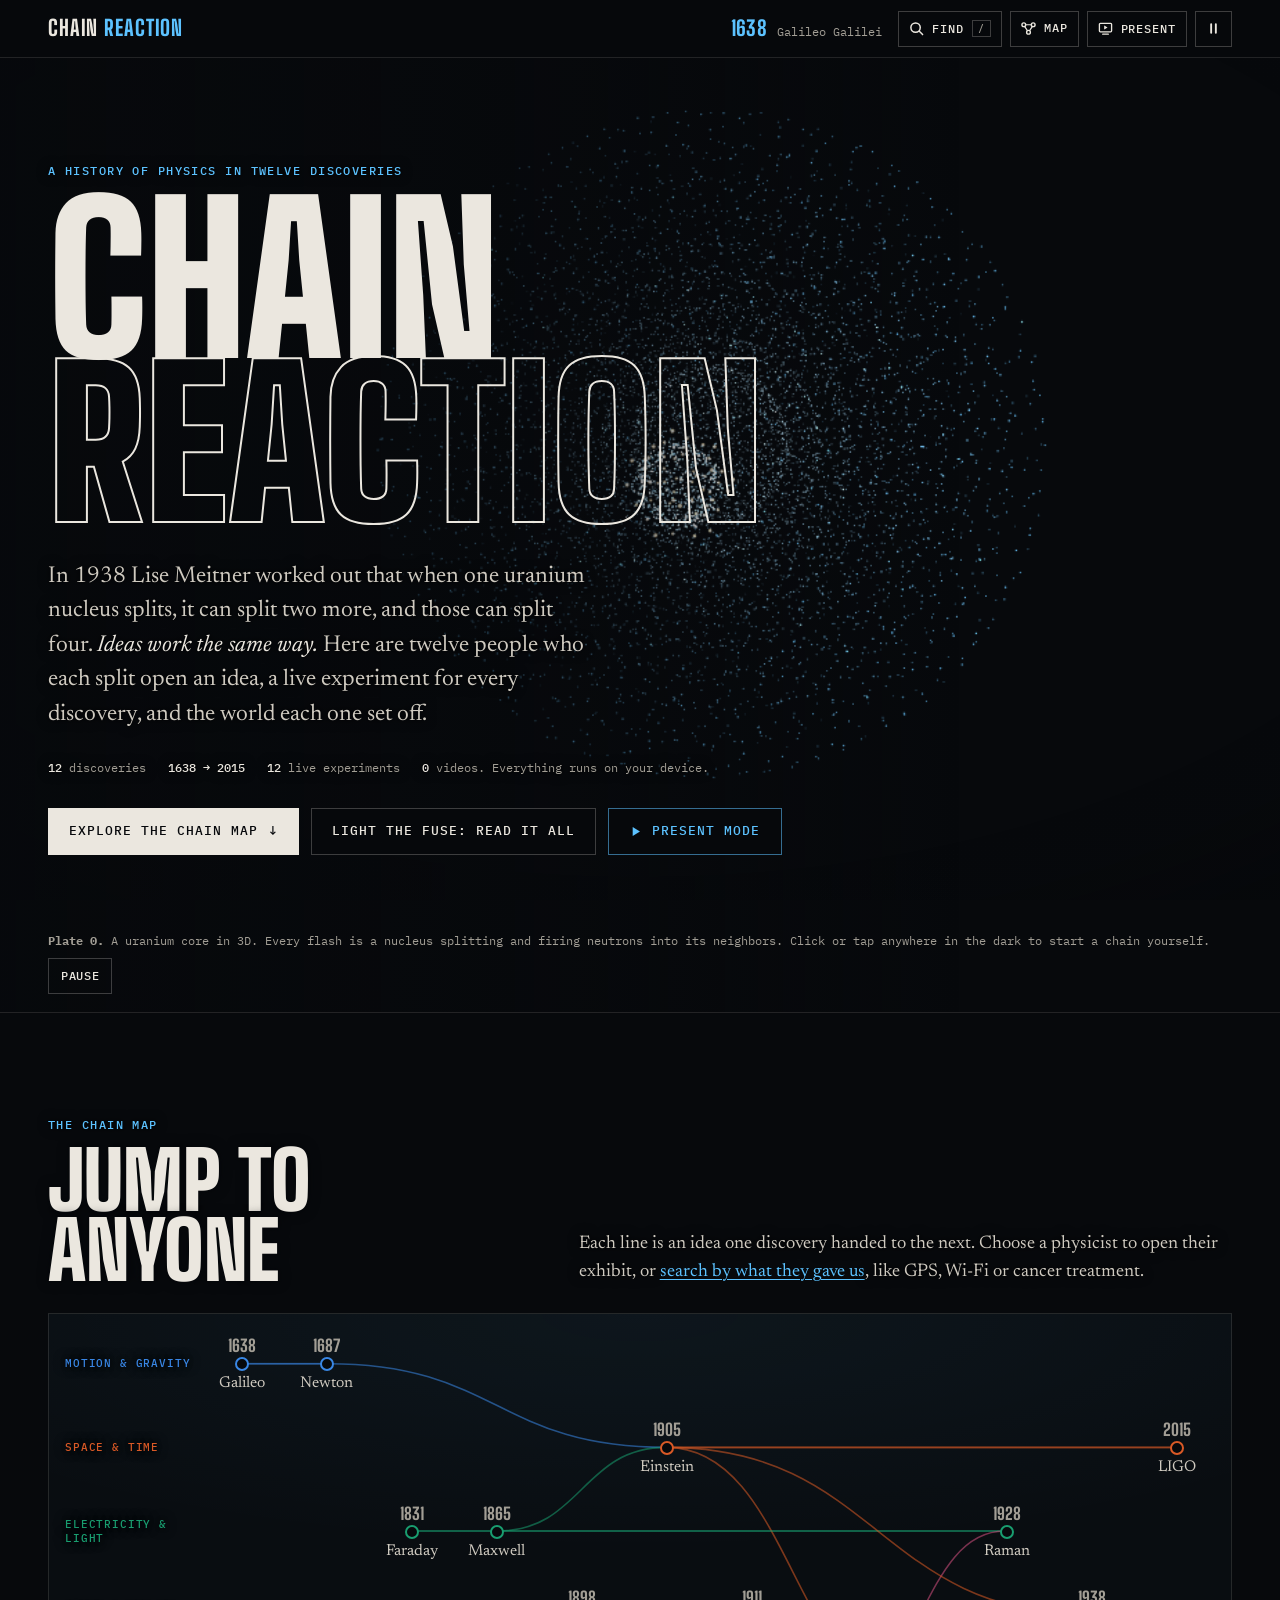
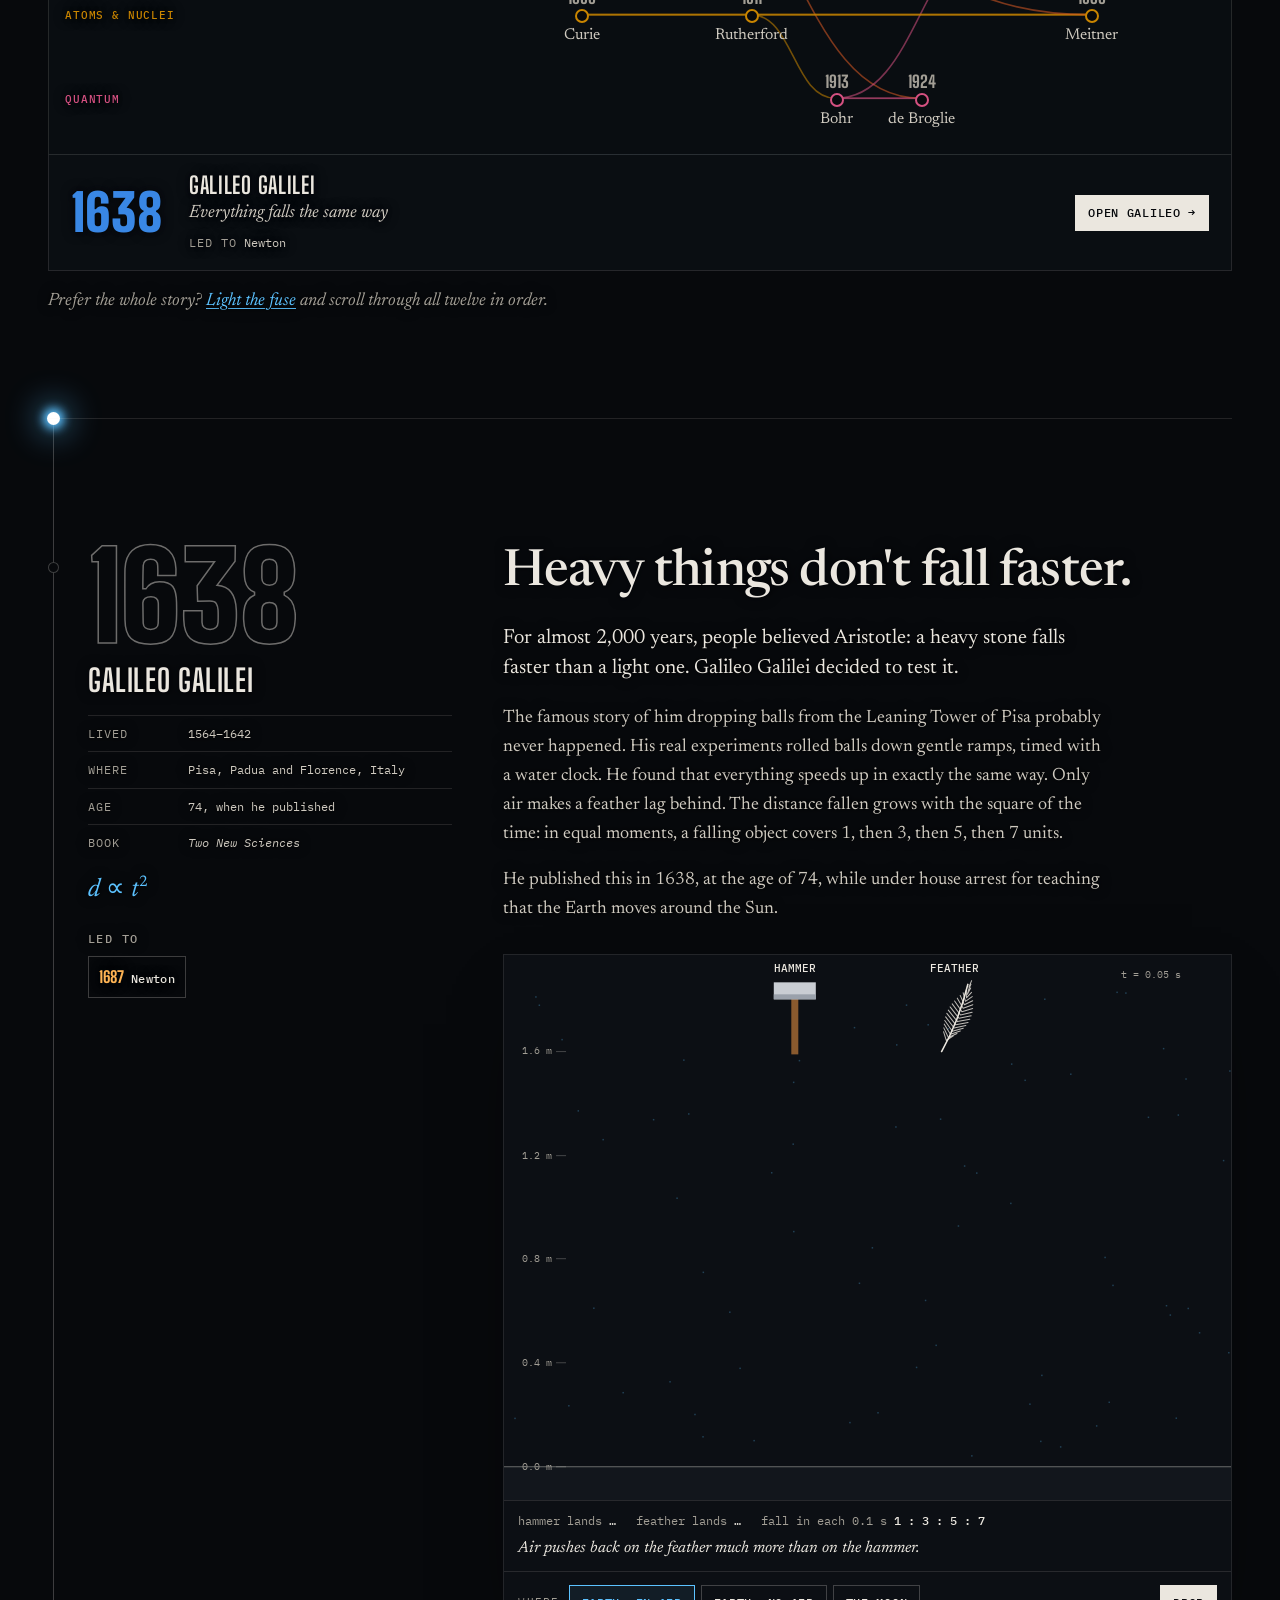
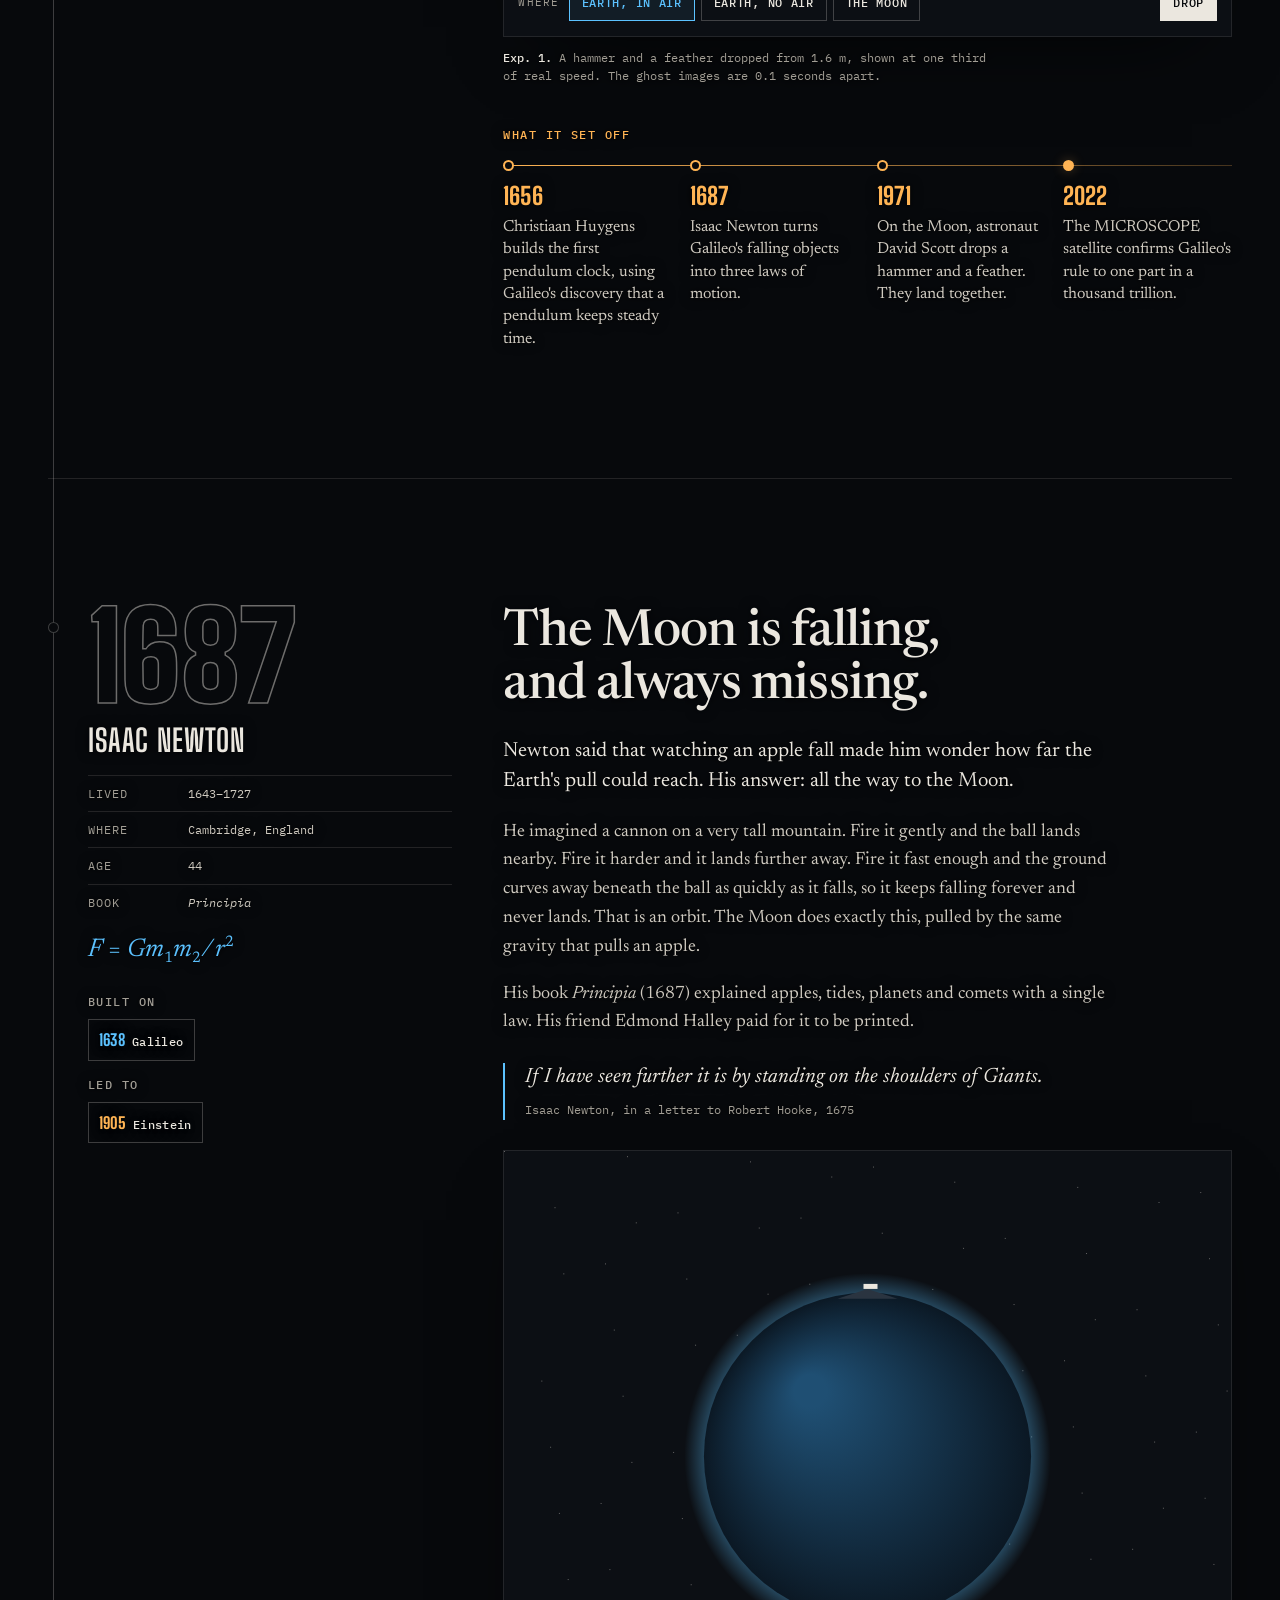
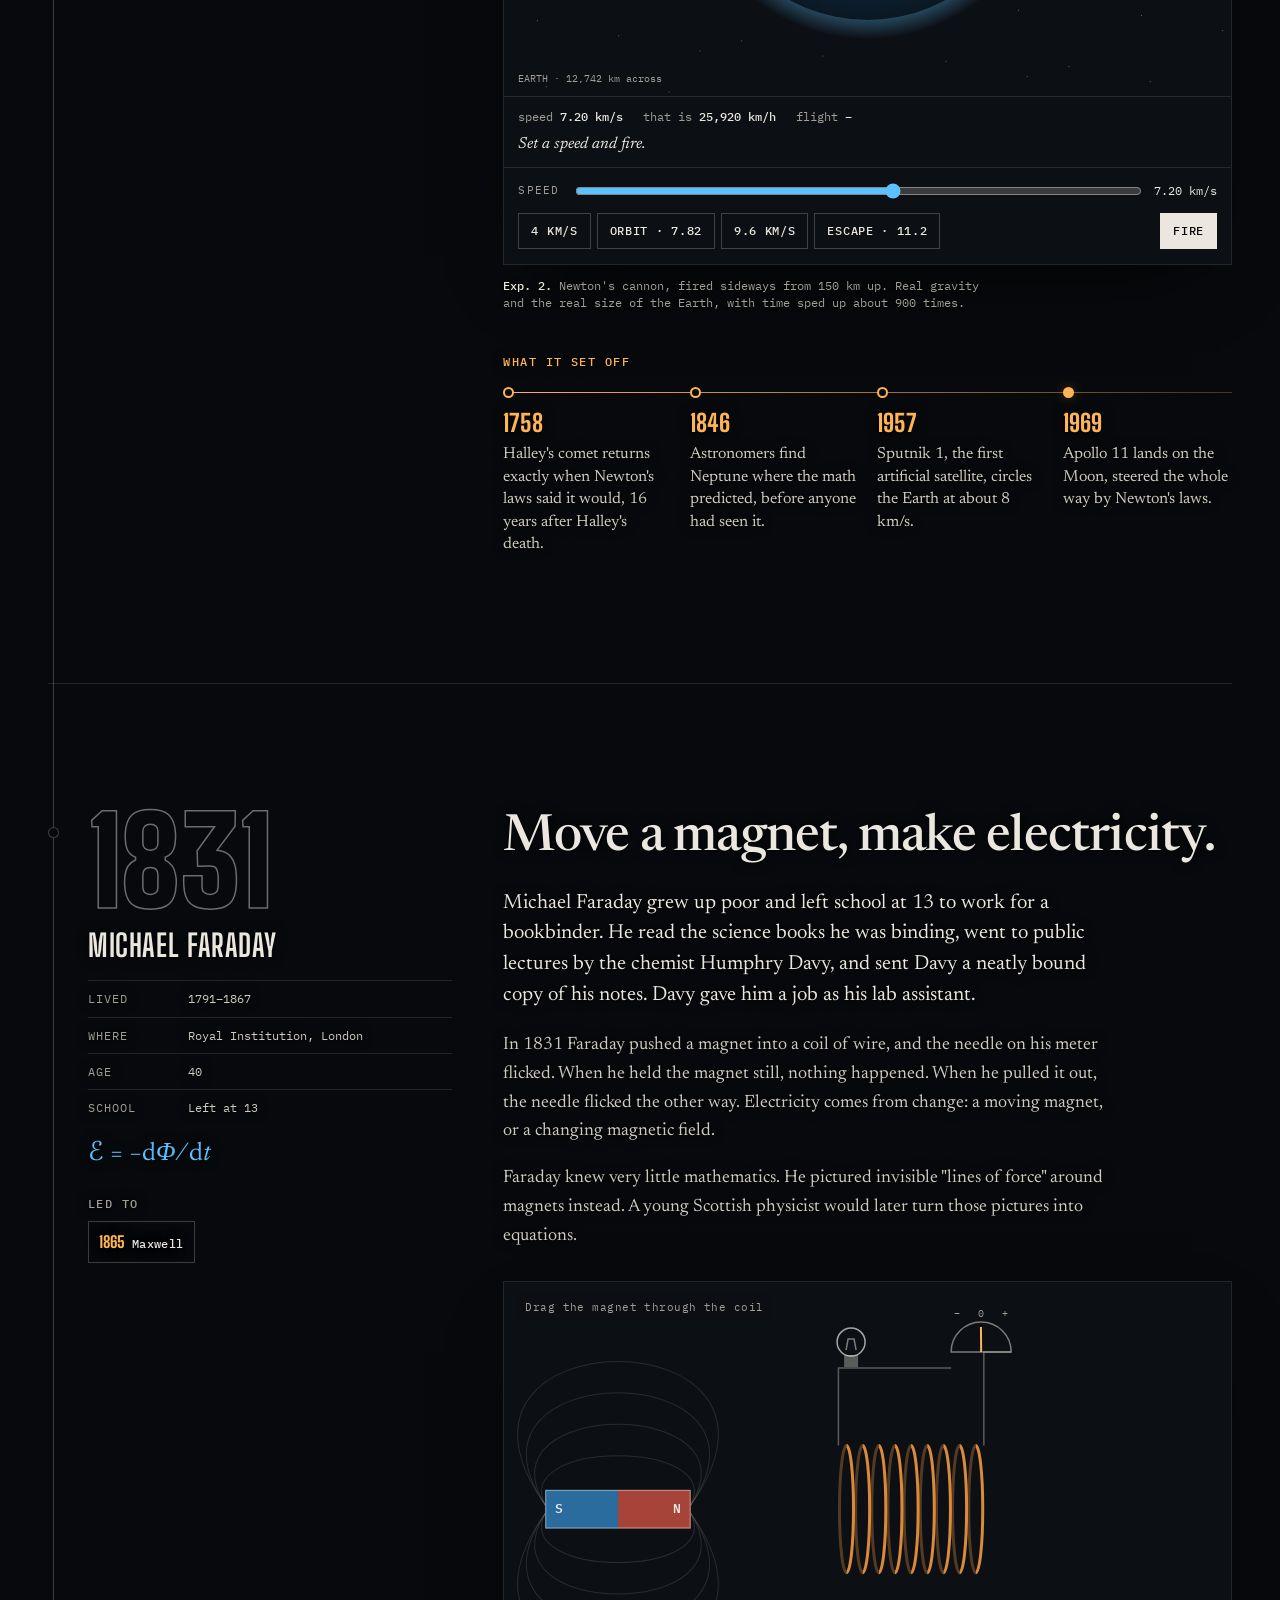
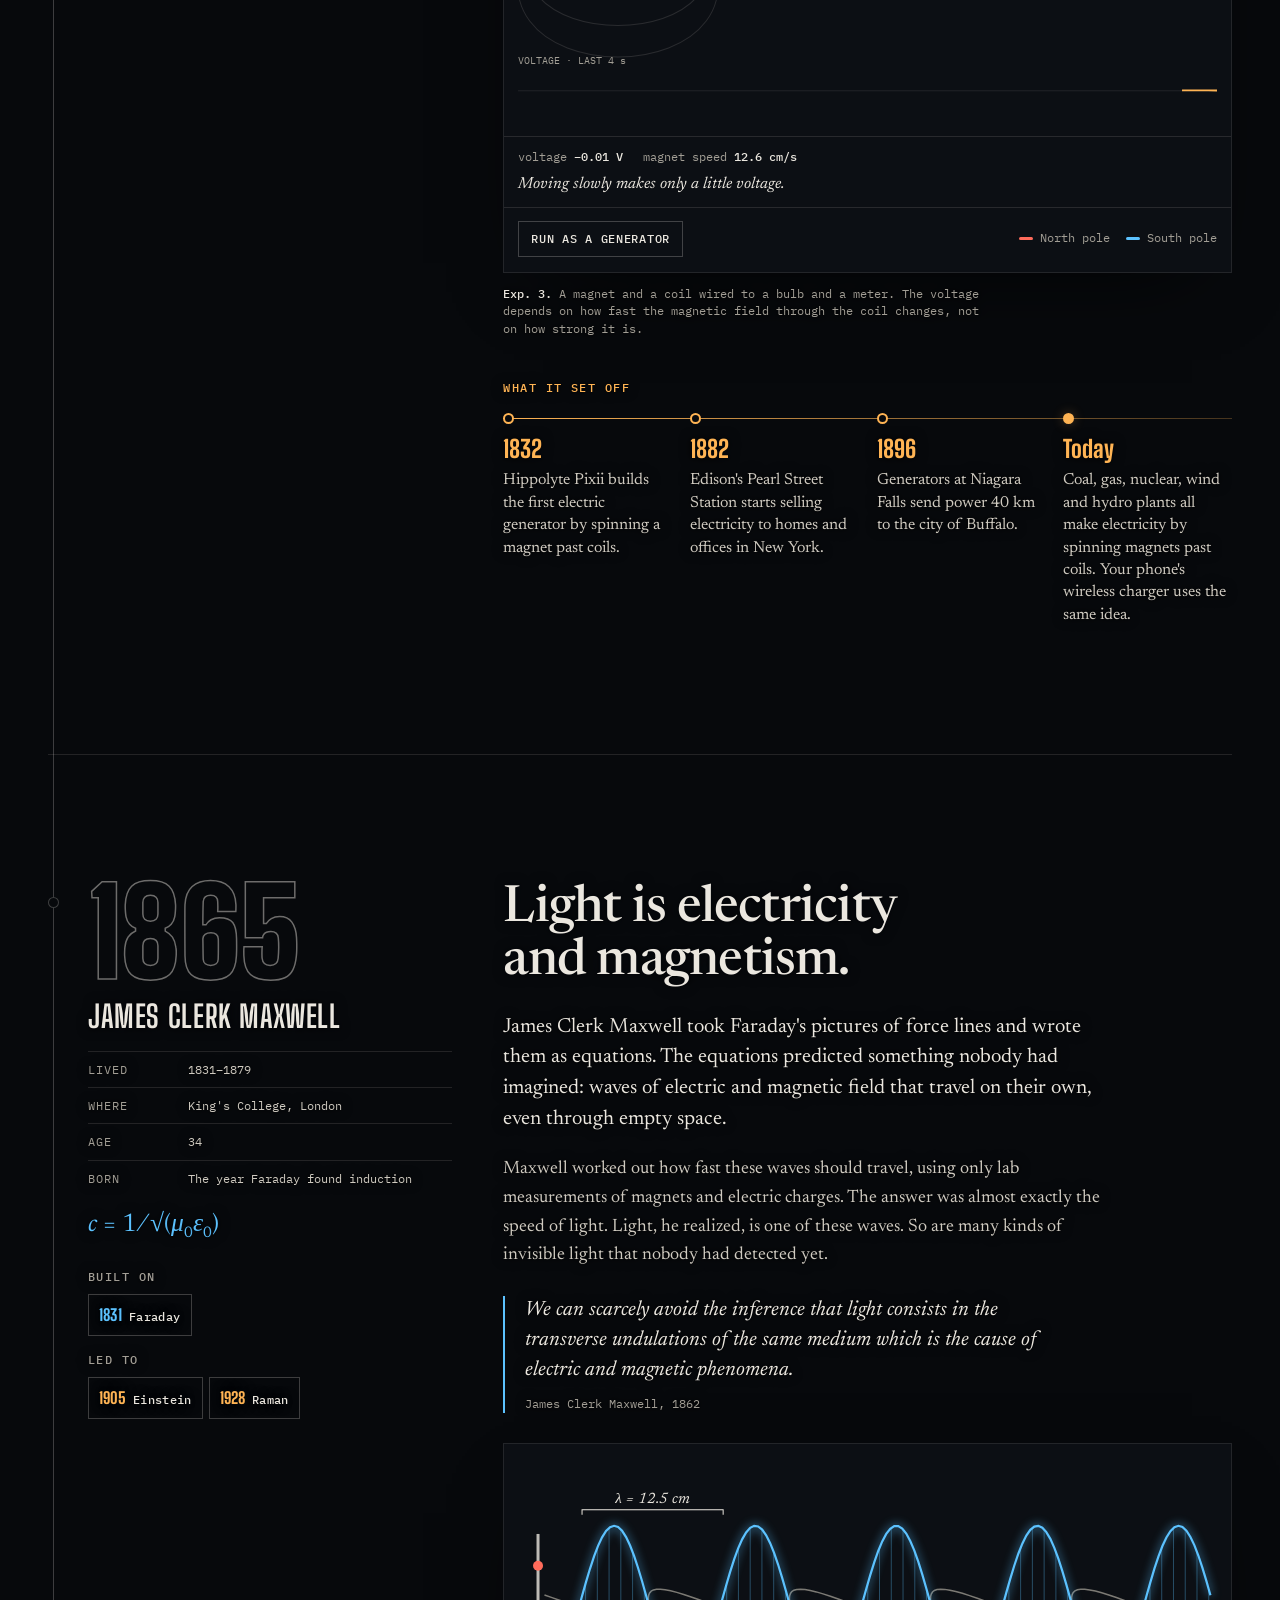
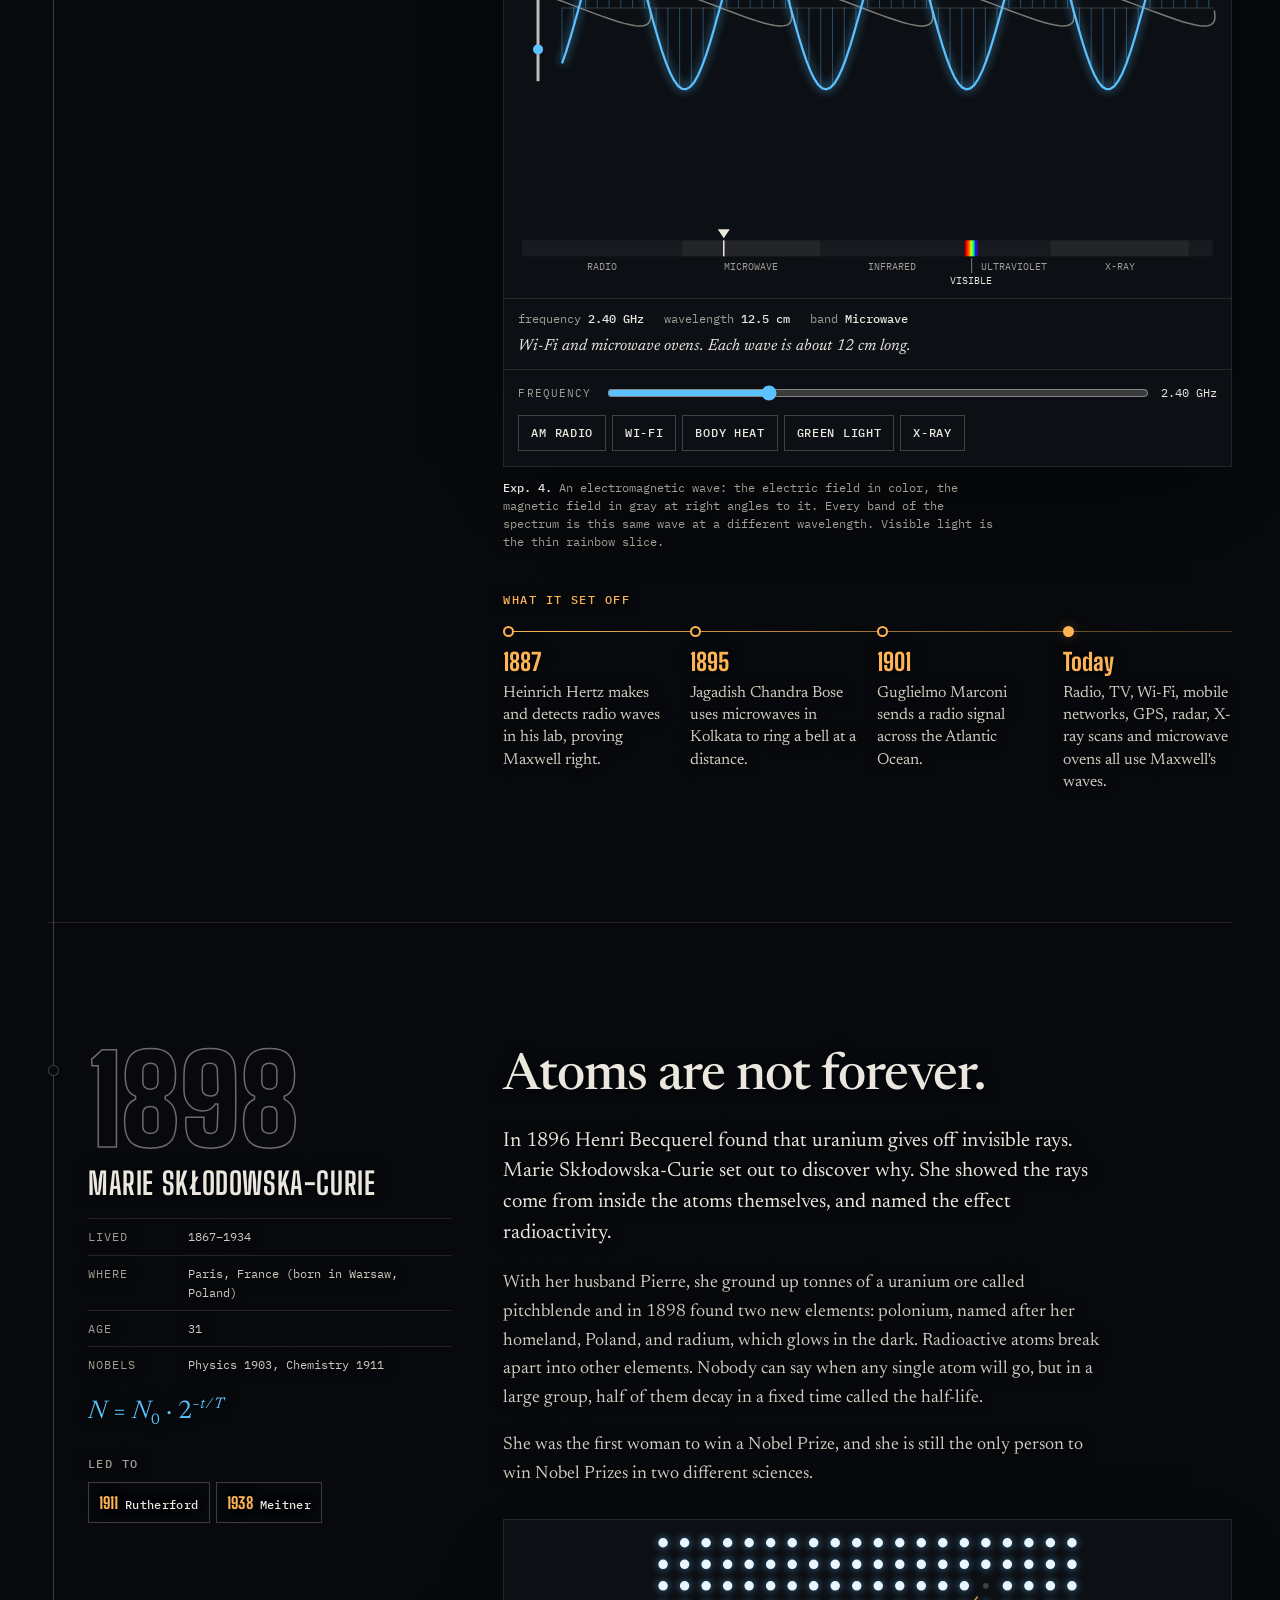
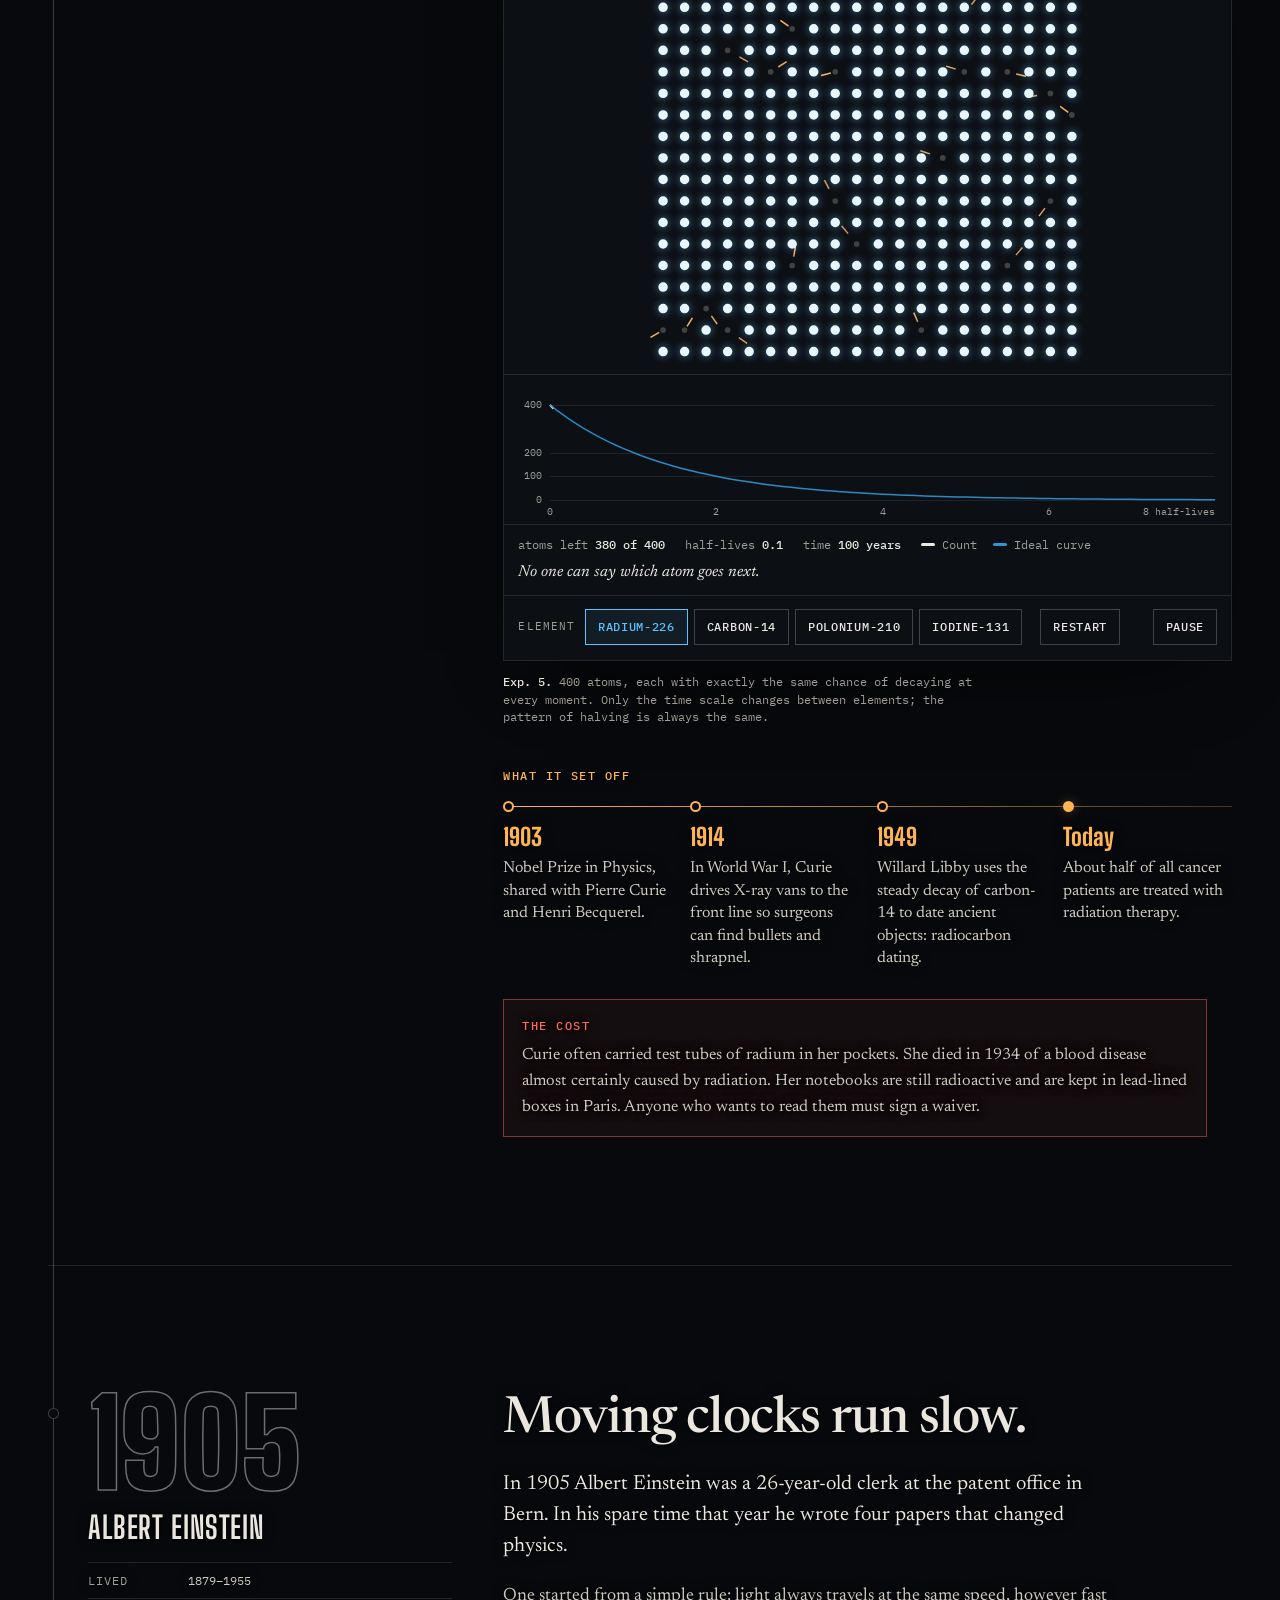
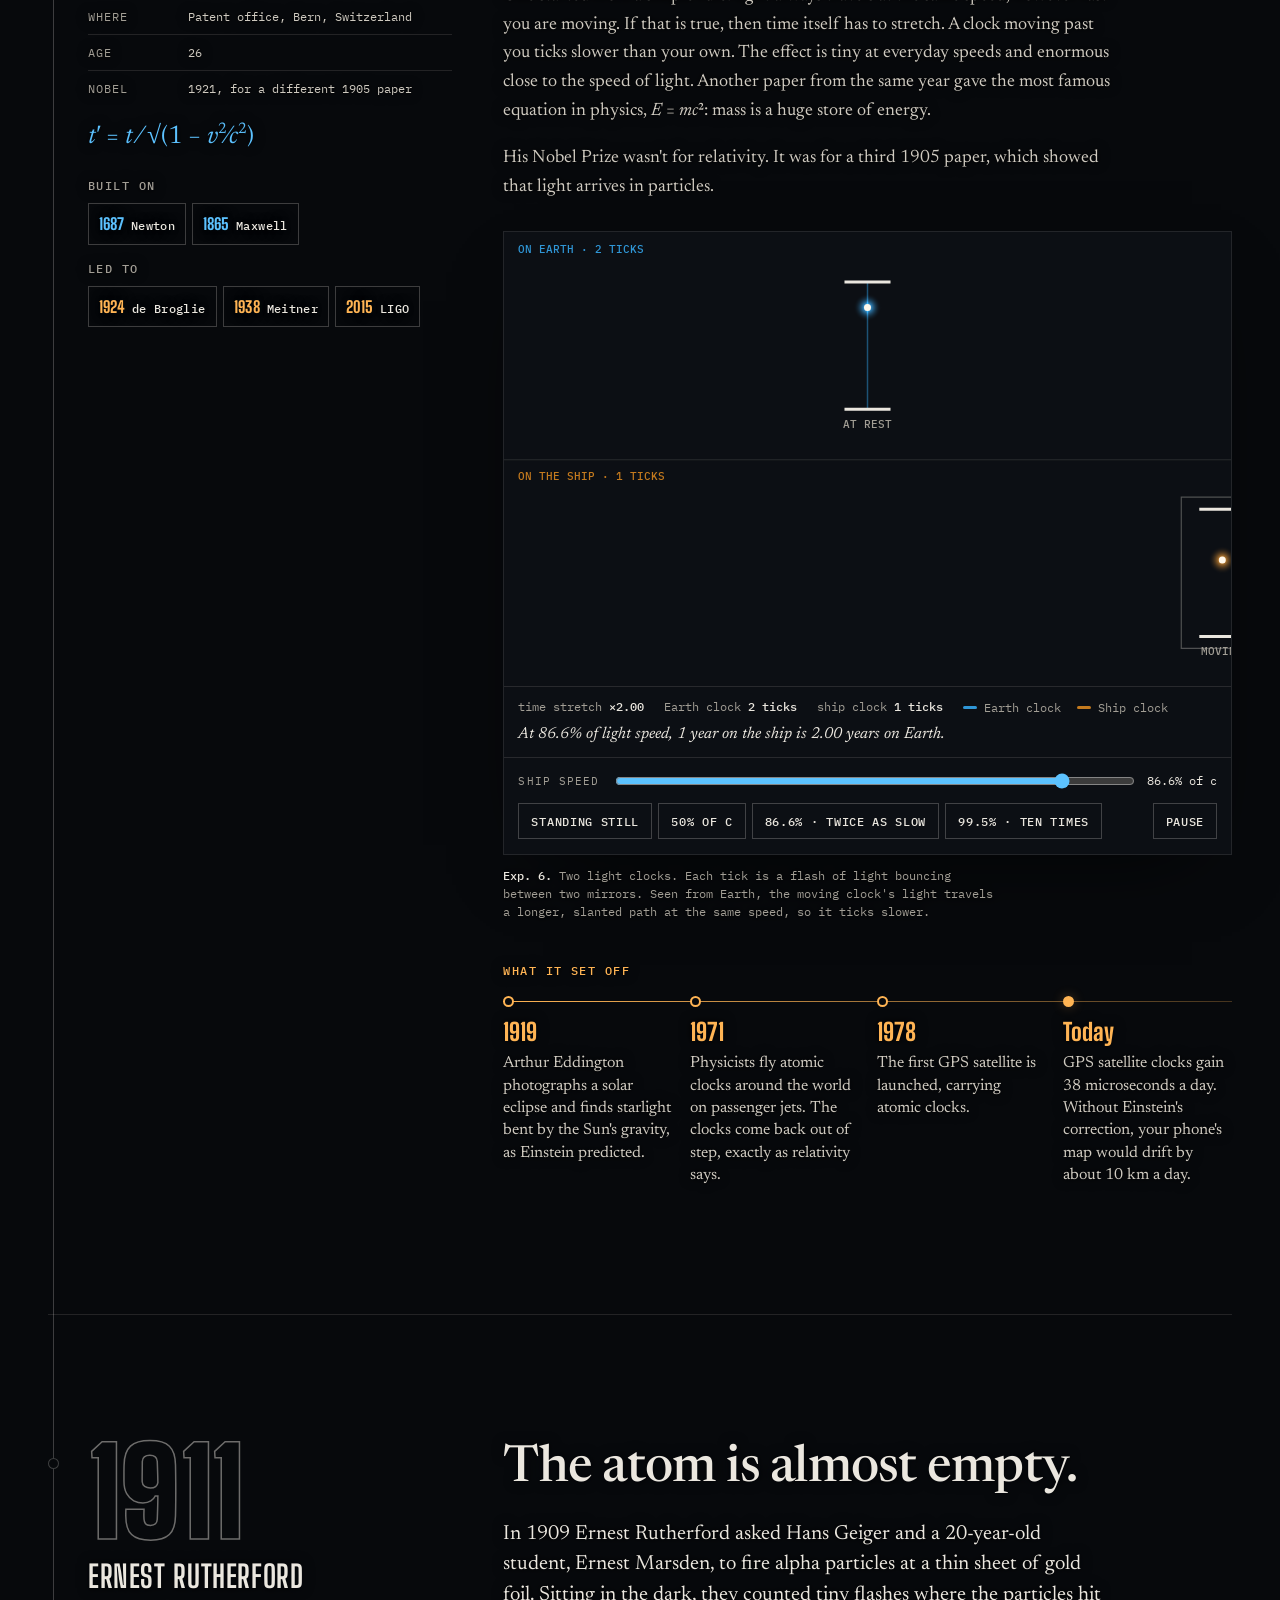
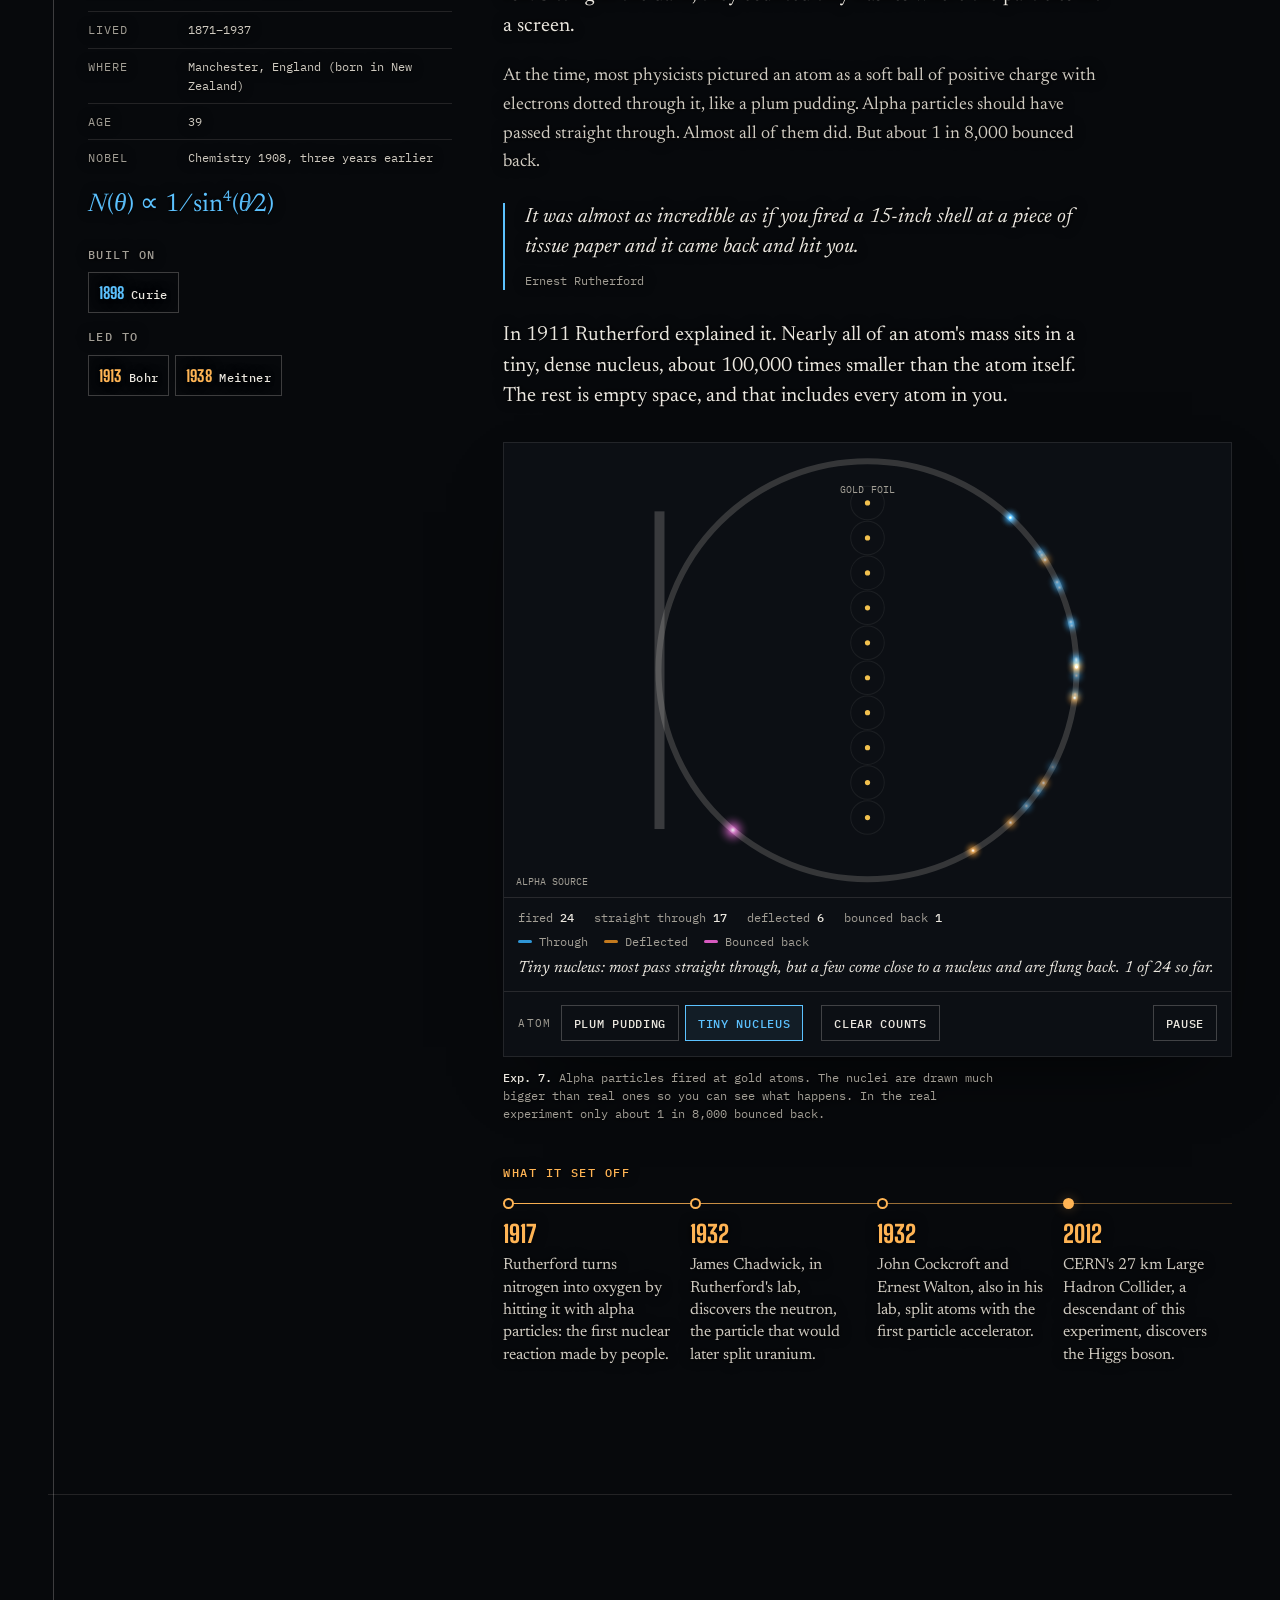
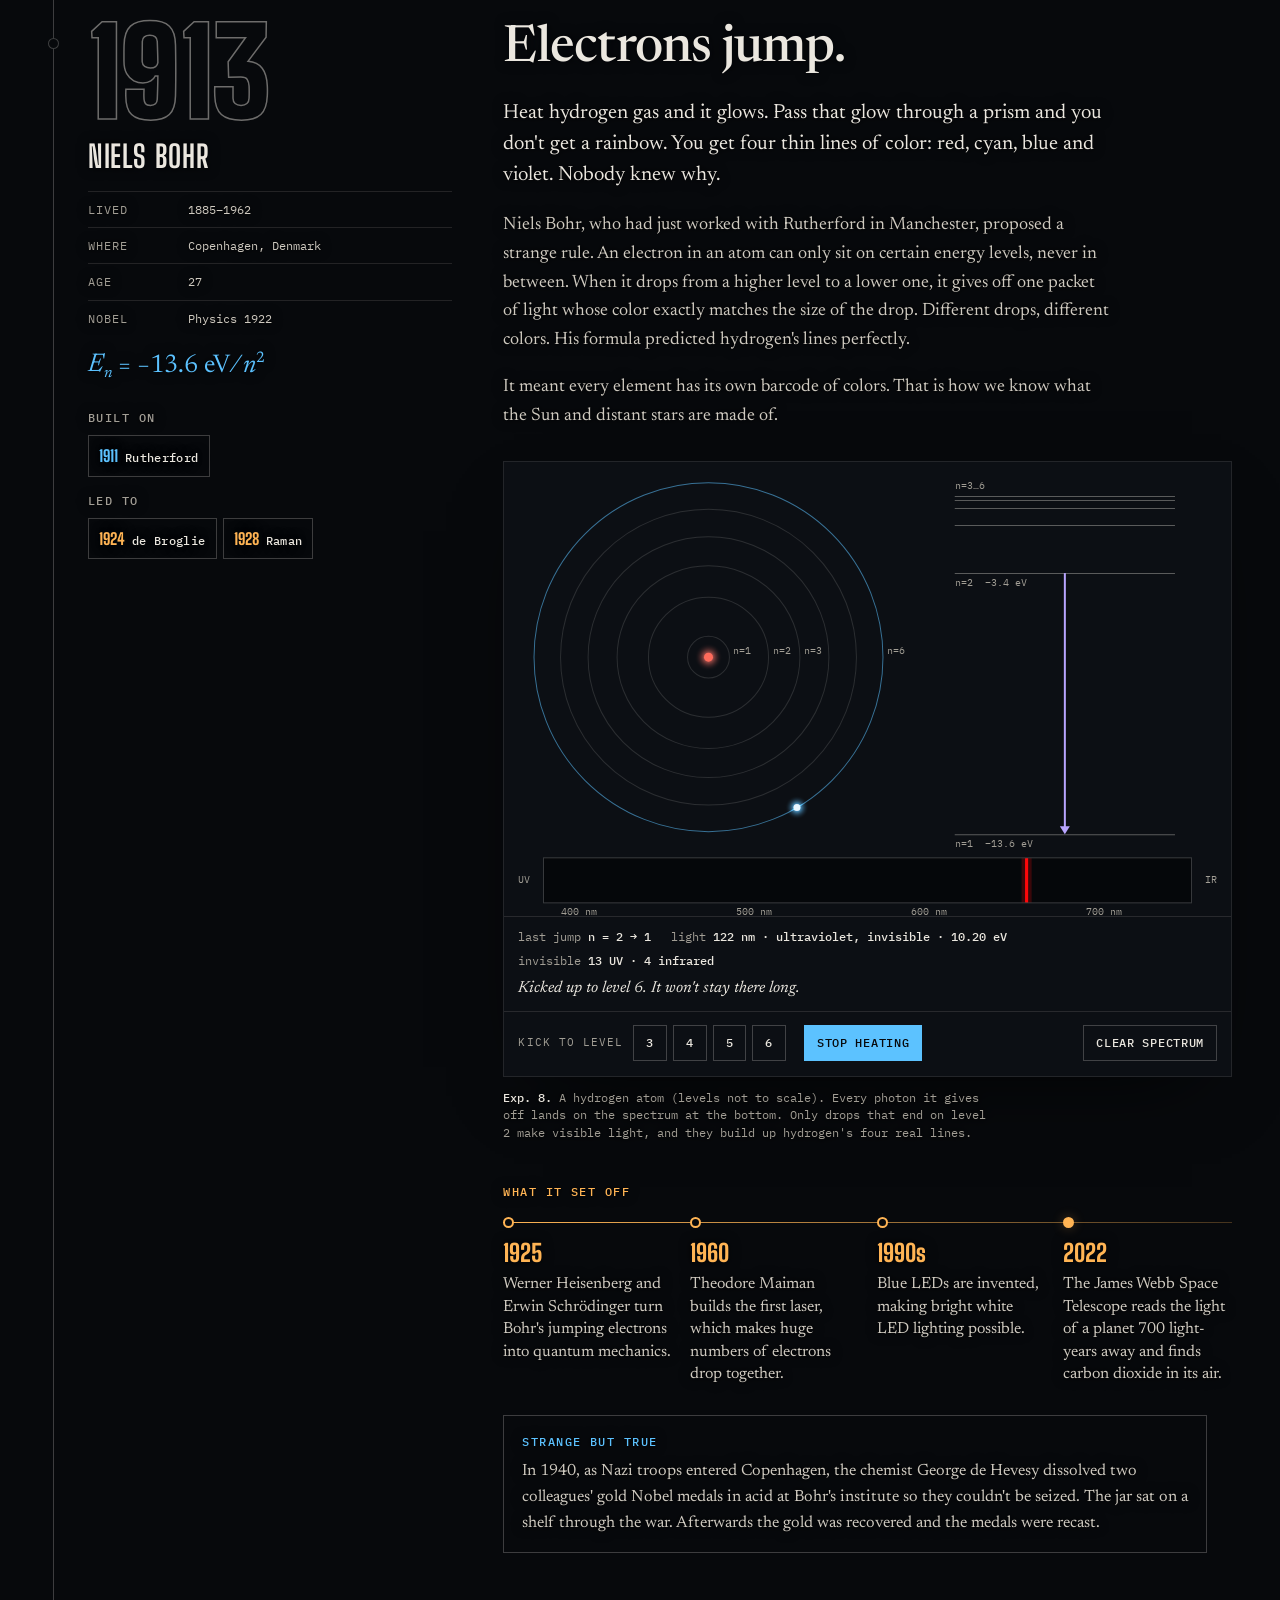
==== commit 97e24fd0: "Chain Reaction: a 3D particle universe behind the page, and Present mode - New WebGL2 background (js" ====
--- a/physics/index.html
+++ b/physics/index.html
@@ -12,6 +12,8 @@
 </head>
 <body>
 
+<canvas id="cosmos" aria-hidden="true"></canvas>
+
 <a class="skip" href="#galileo">Skip to the first discovery</a>
 
 <header class="masthead">
@@ -21,6 +23,8 @@
     <div class="mast-actions">
       <button class="mast-btn" type="button" id="find-open" aria-haspopup="dialog" aria-label="Find a physicist or discovery"><svg viewBox="0 0 16 16" aria-hidden="true"><circle cx="7" cy="7" r="5" fill="none" stroke="currentColor" stroke-width="1.6"></circle><path d="M11 11l3.5 3.5" stroke="currentColor" stroke-width="1.6" stroke-linecap="round"></path></svg><span>Find</span><kbd>/</kbd></button>
       <a class="mast-btn" href="#map" id="map-open" aria-label="Open the chain map"><svg viewBox="0 0 16 16" aria-hidden="true"><circle cx="3" cy="4" r="2" fill="none" stroke="currentColor" stroke-width="1.5"></circle><circle cx="13" cy="4" r="2" fill="none" stroke="currentColor" stroke-width="1.5"></circle><circle cx="8" cy="12" r="2" fill="none" stroke="currentColor" stroke-width="1.5"></circle><path d="M5 4h6M4 6l3 4.5M12 6l-3 4.5" fill="none" stroke="currentColor" stroke-width="1.3"></path></svg><span>Map</span></a>
+      <button class="mast-btn" type="button" id="present-open" aria-haspopup="dialog" aria-label="Present: play the story as full-screen slides"><svg viewBox="0 0 16 16" aria-hidden="true"><rect x="1.5" y="2.5" width="13" height="9" rx="1" fill="none" stroke="currentColor" stroke-width="1.4"></rect><path d="M6.6 4.9v4.2L10.2 7z" fill="currentColor"></path><path d="M5 14h6" stroke="currentColor" stroke-width="1.4" stroke-linecap="round"></path></svg><span>Present</span></button>
+      <button class="mast-btn mast-btn--icon" type="button" id="motion-toggle" aria-pressed="false" aria-label="Pause background animation" title="Pause or play the background animation"><svg class="i-pause" viewBox="0 0 16 16" aria-hidden="true"><path d="M5.5 3.5v9M10.5 3.5v9" stroke="currentColor" stroke-width="2" stroke-linecap="round"></path></svg><svg class="i-play" viewBox="0 0 16 16" aria-hidden="true"><path d="M5 3v10l8-5z" fill="currentColor"></path></svg></button>
     </div>
   </div>
 </header>
@@ -41,9 +45,10 @@
     <div class="hero-actions">
       <a class="cta cta--solid" href="#map">Explore the chain map <span aria-hidden="true">↓</span></a>
       <a class="cta" href="#galileo">Light the fuse: read it all</a>
+      <button class="cta cta--play" type="button" id="present-open-2" aria-haspopup="dialog"><svg viewBox="0 0 16 16" aria-hidden="true"><path d="M4.5 2.5v11l9-5.5z" fill="currentColor"></path></svg>Present mode</button>
     </div>
   </div>
-  <p class="hero-caption"><span><b>Plate 0.</b> A live chain reaction: each neutron (blue) that hits a uranium nucleus splits it and frees two or three more.</span><button class="btn" type="button" id="hero-play">Pause</button></p>
+  <p class="hero-caption"><span id="hero-caption-text"><b>Plate 0.</b> A live chain reaction: each neutron (blue) that hits a uranium nucleus splits it and frees two or three more.</span><button class="btn" type="button" id="hero-play">Pause</button></p>
 </section>
 
 <main class="page">
@@ -948,6 +953,22 @@
   <p class="finder-hint"><span>↑ ↓ choose</span><span>Enter open</span><span>Esc close</span></p>
 </dialog>
 
+<div class="cinema" id="cinema" role="dialog" aria-modal="true" aria-label="Present mode" tabindex="-1" hidden>
+  <div class="cin-top">
+    <p class="cin-brand">Chain <span>Reaction</span></p>
+    <p class="cin-count" id="cin-count" aria-hidden="true"></p>
+    <button class="cin-exit" type="button" id="cin-exit">Exit <kbd>Esc</kbd></button>
+  </div>
+  <div class="cin-stage" id="cin-stage" aria-live="polite"></div>
+  <div class="cin-bar">
+    <button class="cin-btn" type="button" id="cin-prev" aria-label="Previous slide"><span aria-hidden="true">←</span></button>
+    <ol class="cin-progress" id="cin-progress"></ol>
+    <button class="cin-btn" type="button" id="cin-next" aria-label="Next slide"><span aria-hidden="true">→</span></button>
+    <button class="cin-btn cin-btn--text" type="button" id="cin-auto" aria-pressed="false">Autoplay</button>
+    <button class="cin-btn cin-btn--text" type="button" id="cin-full">Full screen</button>
+  </div>
+</div>
+
 <script src="js/core.js"></script>
 <script src="js/reactor.js"></script>
 <script src="js/galileo.js"></script>
@@ -962,6 +983,8 @@
 <script src="js/raman.js"></script>
 <script src="js/ligo.js"></script>
 <script src="js/navigator.js"></script>
+<script src="js/cosmos.js"></script>
+<script src="js/cinema.js"></script>
 <script src="js/main.js"></script>
 </body>
 </html>
--- a/physics/css/styles.css
+++ b/physics/css/styles.css
@@ -52,6 +52,53 @@
   text-rendering: optimizeLegibility;
 }
 
+/* The 3D universe sits behind everything; a soft vignette over it keeps
+   the edges quiet. Without WebGL2 the page keeps its plain background. */
+#cosmos {
+  position: fixed;
+  left: 0;
+  top: 0;
+  z-index: -1;
+  width: 100%;
+  height: 100vh;
+  height: 100lvh;
+  display: block;
+  pointer-events: none;
+}
+
+.no-cosmos #cosmos,
+.has-cosmos #hero-canvas {
+  display: none;
+}
+
+.has-cosmos body::after {
+  content: "";
+  position: fixed;
+  inset: 0;
+  z-index: -1;
+  pointer-events: none;
+  background: radial-gradient(120% 95% at 50% 45%, rgba(7, 9, 12, 0) 55%, rgba(3, 4, 6, 0.55) 100%);
+}
+
+/* Text over the universe gets a soft dark halo, so it stays sharp where
+   particles pass behind it. */
+.has-cosmos main.page,
+.has-cosmos .hero-inner {
+  text-shadow: 0 0 12px rgba(7, 9, 12, 0.92), 0 0 4px rgba(7, 9, 12, 0.9);
+}
+
+.has-cosmos .plate,
+.has-cosmos .year,
+.has-cosmos h1,
+.has-cosmos .cta,
+.has-cosmos .btn {
+  text-shadow: none;
+}
+
+.has-cosmos .chip {
+  background: rgba(7, 9, 12, 0.8);
+}
+
 a {
   color: var(--glow);
   text-decoration-thickness: 1px;
@@ -208,6 +255,24 @@
   flex: none;
 }
 
+.mast-btn .i-play,
+.mast-btn[aria-pressed="true"] .i-pause {
+  display: none;
+}
+
+.mast-btn[aria-pressed="true"] .i-play {
+  display: block;
+}
+
+.mast-btn[aria-pressed="true"] {
+  border-color: var(--amber);
+  color: var(--amber);
+}
+
+.no-cosmos #motion-toggle {
+  display: none;
+}
+
 .mast-btn kbd {
   font: inherit;
   font-size: 0.64rem;
@@ -332,6 +397,24 @@
   color: var(--ink);
   border: 1px solid var(--rule-strong);
   background: rgba(7, 9, 12, 0.6);
+}
+
+button.cta {
+  appearance: none;
+  -webkit-appearance: none;
+  cursor: pointer;
+  line-height: inherit;
+}
+
+.cta svg {
+  width: 13px;
+  height: 13px;
+  flex: none;
+}
+
+.cta--play {
+  border-color: rgba(92, 194, 255, 0.55);
+  color: var(--glow);
 }
 
 .cta--solid {
@@ -466,6 +549,16 @@
   margin-top: 14px;
 }
 
+.has-cosmos .chainmap {
+  background:
+    radial-gradient(120% 90% at 50% 0%, rgba(92, 194, 255, 0.05), rgba(92, 194, 255, 0) 60%),
+    rgba(12, 15, 20, 0.74);
+}
+
+.has-cosmos .map-info {
+  background: rgba(12, 15, 20, 0.88);
+}
+
 .chainmap-lines {
   position: absolute;
   inset: 0;
@@ -1993,6 +2086,518 @@
   margin: 18px 0 0;
 }
 
+/* ---------- The title arrives ---------- */
+
+@media (prefers-reduced-motion: no-preference) {
+  .hero-inner > *,
+  .hero-caption {
+    animation: hero-rise 1000ms cubic-bezier(0.2, 0.7, 0.2, 1) both;
+  }
+
+  .hero-inner > .kicker {
+    animation-delay: 150ms;
+  }
+
+  .hero-inner > h1 {
+    animation: none;
+  }
+
+  .hero-inner h1 span {
+    animation: hero-title 1400ms cubic-bezier(0.16, 0.8, 0.2, 1) 250ms both;
+  }
+
+  .hero-inner h1 span + span {
+    animation-delay: 430ms;
+  }
+
+  .hero-inner > .lede {
+    animation-delay: 700ms;
+  }
+
+  .hero-inner > .hero-meta {
+    animation-delay: 850ms;
+  }
+
+  .hero-inner > .hero-actions {
+    animation-delay: 1000ms;
+  }
+
+  .hero-caption {
+    animation-delay: 1300ms;
+  }
+}
+
+@keyframes hero-rise {
+  from {
+    opacity: 0;
+    transform: translateY(22px);
+  }
+  to {
+    opacity: 1;
+    transform: none;
+  }
+}
+
+@keyframes hero-title {
+  from {
+    opacity: 0;
+    transform: translateY(0.12em) scale(1.04);
+    filter: blur(14px);
+  }
+  to {
+    opacity: 1;
+    transform: none;
+    filter: none;
+  }
+}
+
+/* ---------- Present mode: slides over the 3D universe ---------- */
+
+body.is-cinema {
+  overflow: hidden;
+}
+
+body.is-cinema > :not(#cinema):not(#cosmos):not(script) {
+  visibility: hidden;
+}
+
+.cinema {
+  position: fixed;
+  inset: 0;
+  z-index: 80;
+  display: grid;
+  grid-template-rows: auto minmax(0, 1fr) auto;
+  color: var(--ink);
+  background: linear-gradient(90deg, rgba(7, 9, 12, 0.86) 0%, rgba(7, 9, 12, 0.5) 42%, rgba(7, 9, 12, 0) 66%);
+  outline: none;
+}
+
+.cinema[hidden] {
+  display: none;
+}
+
+.no-cosmos .cinema {
+  background:
+    radial-gradient(70% 80% at 80% 50%, rgba(92, 194, 255, 0.1), rgba(92, 194, 255, 0) 70%),
+    var(--film);
+}
+
+.cin-top {
+  display: flex;
+  align-items: center;
+  gap: 18px;
+  padding: calc(16px + env(safe-area-inset-top, 0px)) var(--gutter) 10px;
+}
+
+.cin-brand {
+  margin: 0;
+  font-family: var(--font-display);
+  font-weight: 800;
+  font-size: 1.15rem;
+  letter-spacing: 0.04em;
+  text-transform: uppercase;
+}
+
+.cin-brand span {
+  color: var(--glow);
+}
+
+.cin-count {
+  margin: 0 0 0 auto;
+  font-family: var(--font-mono);
+  font-size: 0.75rem;
+  letter-spacing: 0.14em;
+  color: var(--muted);
+  font-variant-numeric: tabular-nums;
+}
+
+.cin-exit,
+.cin-btn,
+.cin-go {
+  appearance: none;
+  -webkit-appearance: none;
+  display: inline-flex;
+  align-items: center;
+  justify-content: center;
+  gap: 8px;
+  min-height: 44px;
+  padding: 8px 14px;
+  border: 1px solid var(--rule-strong);
+  background: rgba(7, 9, 12, 0.55);
+  color: var(--ink);
+  font-family: var(--font-mono);
+  font-size: 0.74rem;
+  font-weight: 500;
+  letter-spacing: 0.08em;
+  text-transform: uppercase;
+  cursor: pointer;
+  transition: border-color 140ms ease, color 140ms ease, background-color 140ms ease;
+}
+
+.cin-exit kbd {
+  font: inherit;
+  font-size: 0.64rem;
+  padding: 1px 5px;
+  border: 1px solid var(--rule-strong);
+  color: var(--muted);
+}
+
+.cin-exit:hover,
+.cin-btn:hover:not(:disabled),
+.cin-go:hover {
+  border-color: var(--glow);
+  color: var(--glow);
+}
+
+.cin-btn {
+  min-width: 44px;
+  padding: 8px 12px;
+  font-size: 1rem;
+}
+
+.cin-btn--text {
+  font-size: 0.72rem;
+}
+
+.cin-btn:disabled {
+  opacity: 0.3;
+  cursor: default;
+}
+
+.cin-btn[aria-pressed="true"] {
+  border-color: var(--glow);
+  color: var(--glow);
+  background: rgba(92, 194, 255, 0.1);
+}
+
+.cin-stage {
+  display: flex;
+  align-items: center;
+  min-height: 0;
+  padding: 0 var(--gutter);
+  overflow: hidden;
+  cursor: pointer;
+}
+
+.cin-slide {
+  --lane: var(--glow);
+  width: min(46rem, 54vw);
+  cursor: auto;
+}
+
+.cin-kicker {
+  display: flex;
+  flex-wrap: wrap;
+  gap: 6px 16px;
+  margin: 0 0 16px;
+  font-family: var(--font-mono);
+  font-size: 0.78rem;
+  font-weight: 500;
+  letter-spacing: 0.14em;
+  text-transform: uppercase;
+  color: var(--muted);
+}
+
+.cin-lane {
+  color: var(--lane);
+}
+
+.cin-year {
+  margin: 0;
+  font-family: var(--font-display);
+  font-weight: 900;
+  font-size: clamp(5rem, 14vw, 12.5rem);
+  line-height: 0.8;
+  letter-spacing: -0.01em;
+  font-variant-numeric: tabular-nums;
+}
+
+.cin-year-num {
+  display: inline-block;
+  color: var(--ink);
+  background: linear-gradient(180deg, var(--ink) 20%, var(--lane) 100%);
+  -webkit-background-clip: text;
+  background-clip: text;
+  -webkit-text-fill-color: transparent;
+  padding-bottom: 0.04em;
+}
+
+.cin-name {
+  margin: 16px 0 0;
+  font-family: var(--font-display);
+  font-weight: 800;
+  font-size: clamp(2rem, 4.2vw, 3.8rem);
+  line-height: 0.95;
+  letter-spacing: 0.02em;
+  text-transform: uppercase;
+}
+
+.cin-line {
+  margin: 14px 0 0;
+  font-size: clamp(1.4rem, 2.3vw, 2.1rem);
+  line-height: 1.2;
+  font-style: italic;
+  color: var(--ink);
+}
+
+.cin-fact {
+  margin: 16px 0 0;
+  max-width: 36rem;
+  font-size: clamp(1.05rem, 1.35vw, 1.25rem);
+  line-height: 1.5;
+  color: var(--ink-soft);
+}
+
+.cin-gave {
+  margin-top: 22px;
+}
+
+.cin-gave .label {
+  margin: 0 0 10px;
+  color: var(--amber);
+}
+
+.cin-gave ul {
+  display: flex;
+  flex-wrap: wrap;
+  gap: 8px;
+  margin: 0;
+  padding: 0;
+  list-style: none;
+}
+
+.cin-gave li {
+  padding: 7px 12px;
+  border: 1px solid rgba(255, 180, 84, 0.45);
+  background: rgba(255, 180, 84, 0.08);
+  font-family: var(--font-mono);
+  font-size: 0.8rem;
+  letter-spacing: 0.02em;
+  color: var(--ink);
+}
+
+.cin-go {
+  margin-top: 26px;
+}
+
+.cin-go--ghost {
+  background: transparent;
+}
+
+.cin-actions {
+  display: flex;
+  flex-wrap: wrap;
+  gap: 10px;
+}
+
+.cin-actions .cin-go {
+  margin-top: 28px;
+}
+
+.cin-actions .cin-go:first-child {
+  background: var(--ink);
+  border-color: var(--ink);
+  color: var(--film);
+}
+
+.cin-actions .cin-go:first-child:hover {
+  background: var(--glow);
+  border-color: var(--glow);
+  color: var(--film);
+}
+
+.cin-title {
+  margin: 0;
+  font-family: var(--font-display);
+  font-weight: 900;
+  font-size: clamp(4rem, 11vw, 10rem);
+  line-height: 0.8;
+  text-transform: uppercase;
+}
+
+.cin-title span {
+  display: block;
+}
+
+@supports (-webkit-text-stroke: 1px black) {
+  .cin-title .outline,
+  .cin-title--end span {
+    color: transparent;
+    -webkit-text-stroke: 2px var(--ink);
+  }
+}
+
+.cin-title--end {
+  font-size: clamp(3.4rem, 8vw, 7.5rem);
+  line-height: 0.88;
+}
+
+.cin-lede {
+  margin: 24px 0 0;
+  max-width: 34rem;
+  font-size: clamp(1.15rem, 1.6vw, 1.45rem);
+  line-height: 1.45;
+  color: var(--ink-soft);
+}
+
+.cin-hint {
+  margin: 28px 0 0;
+  font-family: var(--font-mono);
+  font-size: 0.78rem;
+  letter-spacing: 0.12em;
+  text-transform: uppercase;
+  color: var(--glow);
+}
+
+.cin-hint kbd {
+  font: inherit;
+  padding: 2px 7px;
+  border: 1px solid rgba(92, 194, 255, 0.5);
+}
+
+.cin-bar {
+  display: flex;
+  align-items: center;
+  gap: 10px;
+  padding: 12px var(--gutter) calc(16px + env(safe-area-inset-bottom, 0px));
+}
+
+.cin-progress {
+  flex: 1;
+  display: flex;
+  gap: 4px;
+  margin: 0;
+  padding: 0;
+  list-style: none;
+}
+
+.cin-progress li {
+  flex: 1;
+}
+
+.cin-progress button {
+  position: relative;
+  display: block;
+  width: 100%;
+  height: 28px;
+  padding: 0;
+  border: 0;
+  background: none;
+  cursor: pointer;
+}
+
+.cin-progress button::before,
+.cin-progress button::after {
+  content: "";
+  position: absolute;
+  left: 0;
+  top: 50%;
+  height: 3px;
+  margin-top: -1.5px;
+}
+
+.cin-progress button::before {
+  right: 0;
+  background: rgba(235, 231, 223, 0.2);
+}
+
+.cin-progress button::after {
+  width: 0;
+  background: var(--glow);
+}
+
+.cin-progress button.is-done::after {
+  width: 100%;
+  background: rgba(92, 194, 255, 0.55);
+}
+
+.cin-progress button[aria-current="step"]::after {
+  width: 100%;
+  box-shadow: 0 0 10px rgba(92, 194, 255, 0.8);
+}
+
+.cinema.is-auto .cin-progress button[aria-current="step"]::after {
+  animation: cin-fill var(--auto, 9s) linear both;
+}
+
+.cin-progress button:hover::before {
+  background: rgba(235, 231, 223, 0.45);
+}
+
+.cin-progress button:focus-visible {
+  outline: 2px solid var(--glow);
+  outline-offset: 2px;
+}
+
+@keyframes cin-fill {
+  from {
+    width: 0;
+  }
+  to {
+    width: 100%;
+  }
+}
+
+@media (prefers-reduced-motion: no-preference) {
+  .cin-slide > * {
+    animation: cin-in 760ms cubic-bezier(0.2, 0.7, 0.2, 1) both;
+  }
+
+  .cin-slide > :nth-child(2) {
+    animation-delay: 70ms;
+  }
+
+  .cin-slide > :nth-child(3) {
+    animation-delay: 140ms;
+  }
+
+  .cin-slide > :nth-child(4) {
+    animation-delay: 210ms;
+  }
+
+  .cin-slide > :nth-child(5) {
+    animation-delay: 280ms;
+  }
+
+  .cin-slide > :nth-child(6) {
+    animation-delay: 350ms;
+  }
+
+  .cin-slide > :nth-child(7) {
+    animation-delay: 420ms;
+  }
+
+  .cin-slide[data-dir="prev"] > * {
+    animation-name: cin-in-prev;
+  }
+}
+
+@keyframes cin-in {
+  from {
+    opacity: 0;
+    transform: translateX(46px);
+    filter: blur(6px);
+  }
+  to {
+    opacity: 1;
+    transform: none;
+    filter: none;
+  }
+}
+
+@keyframes cin-in-prev {
+  from {
+    opacity: 0;
+    transform: translateX(-46px);
+    filter: blur(6px);
+  }
+  to {
+    opacity: 1;
+    transform: none;
+    filter: none;
+  }
+}
+
 /* ---------- Responsive ---------- */
 
 @media (max-width: 1000px) {
@@ -2047,6 +2652,56 @@
   .finder-hint {
     display: none;
   }
+
+  .cinema {
+    background: linear-gradient(180deg, rgba(7, 9, 12, 0) 0%, rgba(7, 9, 12, 0.15) 28%, rgba(7, 9, 12, 0.86) 54%, rgba(7, 9, 12, 0.96) 100%);
+  }
+
+  .cin-brand {
+    font-size: 1rem;
+    white-space: nowrap;
+  }
+
+  .cin-count {
+    white-space: nowrap;
+  }
+
+  .cin-stage {
+    align-items: flex-end;
+    padding-bottom: 6px;
+  }
+
+  .cin-slide {
+    width: 100%;
+  }
+
+  .cin-year {
+    font-size: clamp(4rem, 21vw, 7rem);
+  }
+
+  .cin-fact {
+    font-size: 1rem;
+  }
+
+  .cin-gave li {
+    font-size: 0.72rem;
+    padding: 6px 9px;
+  }
+
+  .cin-go {
+    margin-top: 18px;
+  }
+
+  .cin-bar {
+    flex-wrap: wrap;
+    justify-content: space-between;
+    gap: 6px 8px;
+  }
+
+  .cin-progress {
+    order: -1;
+    flex-basis: 100%;
+  }
 }
 
 @media (max-width: 640px) {
@@ -2095,6 +2750,20 @@
   .hero::after {
     background: linear-gradient(180deg, rgba(7, 9, 12, 0.72) 0%, rgba(7, 9, 12, 0.88) 100%);
   }
+
+  .has-cosmos .hero::after {
+    background: linear-gradient(180deg, rgba(7, 9, 12, 0.1) 0%, rgba(7, 9, 12, 0.35) 30%, rgba(7, 9, 12, 0.8) 52%, rgba(7, 9, 12, 0.9) 100%);
+  }
+}
+
+@media (max-width: 420px) {
+  .now {
+    display: none;
+  }
+
+  .mast-actions {
+    margin-left: auto;
+  }
 }
 
 @media (prefers-reduced-motion: reduce) {
@@ -2110,4 +2779,8 @@
   .edge.is-hot {
     animation: none;
   }
-}
+
+  .cin-progress button[aria-current="step"]::after {
+    animation: none;
+  }
+}
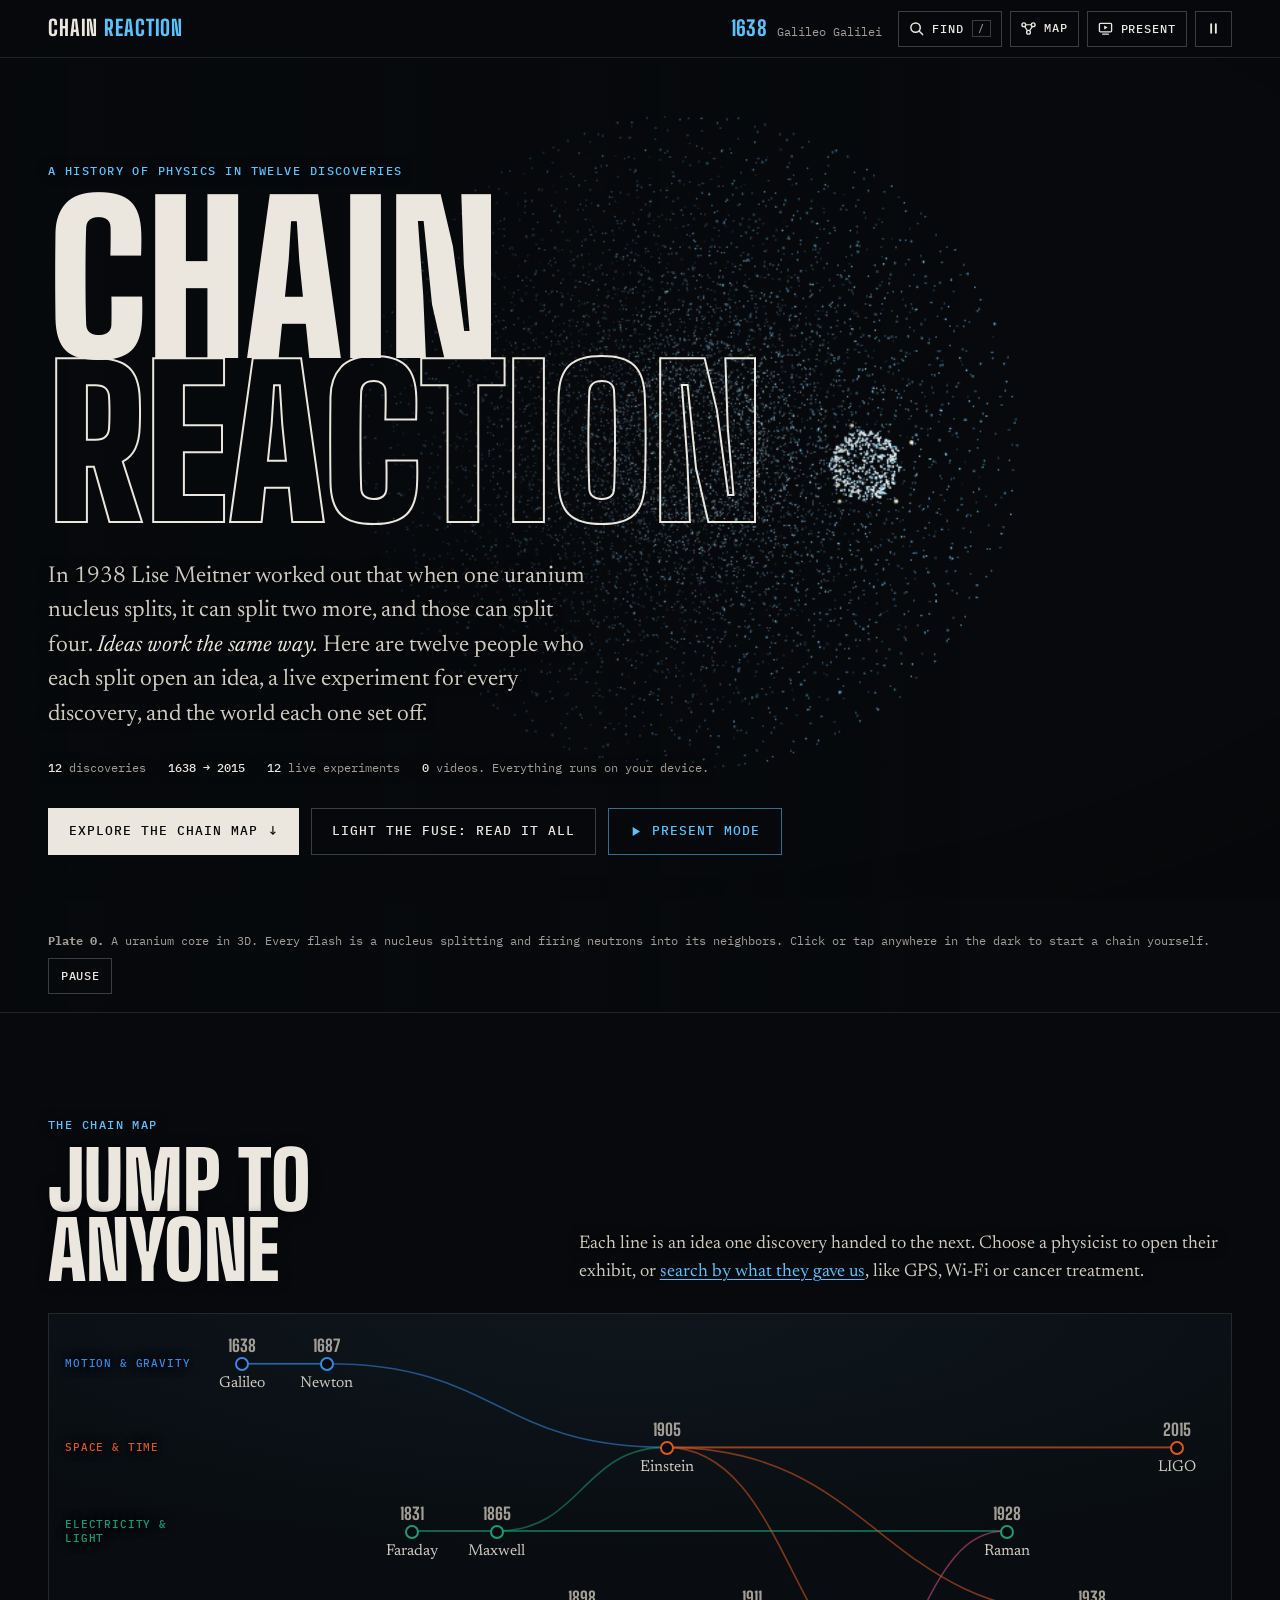
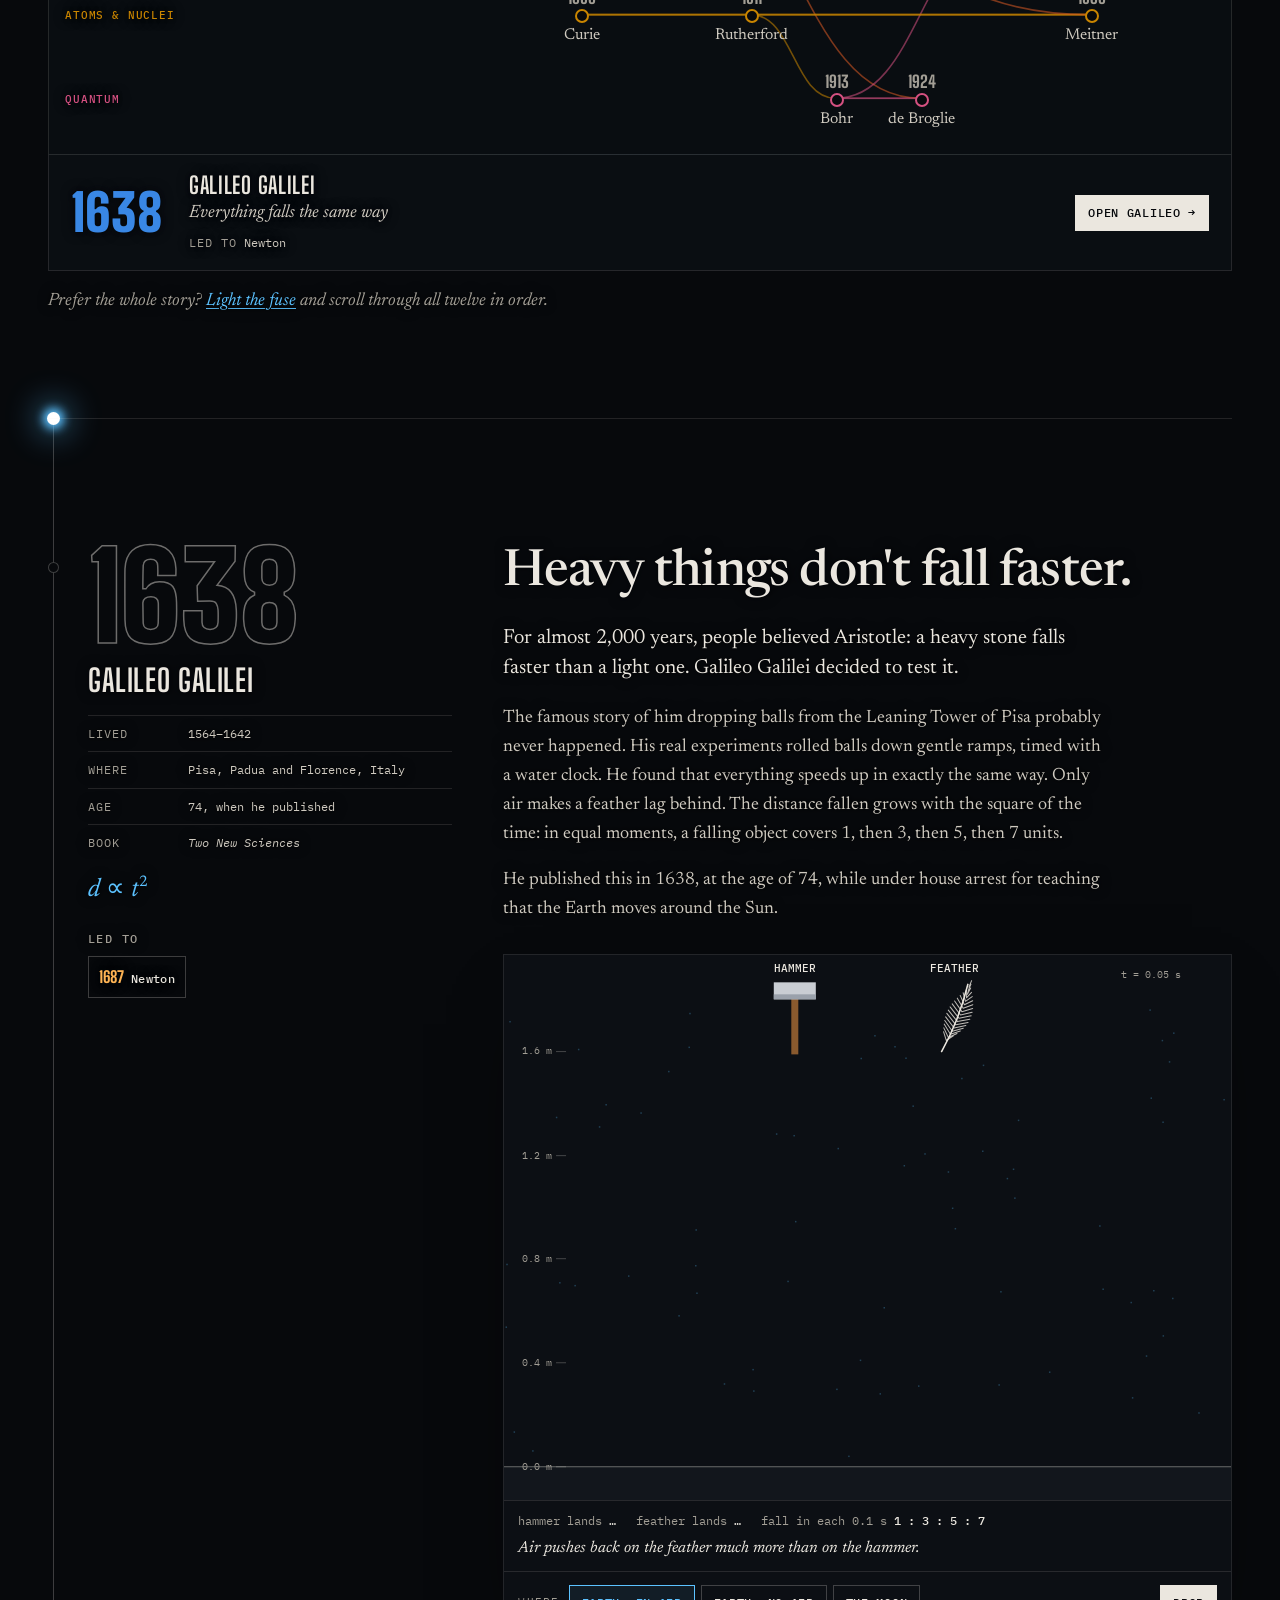
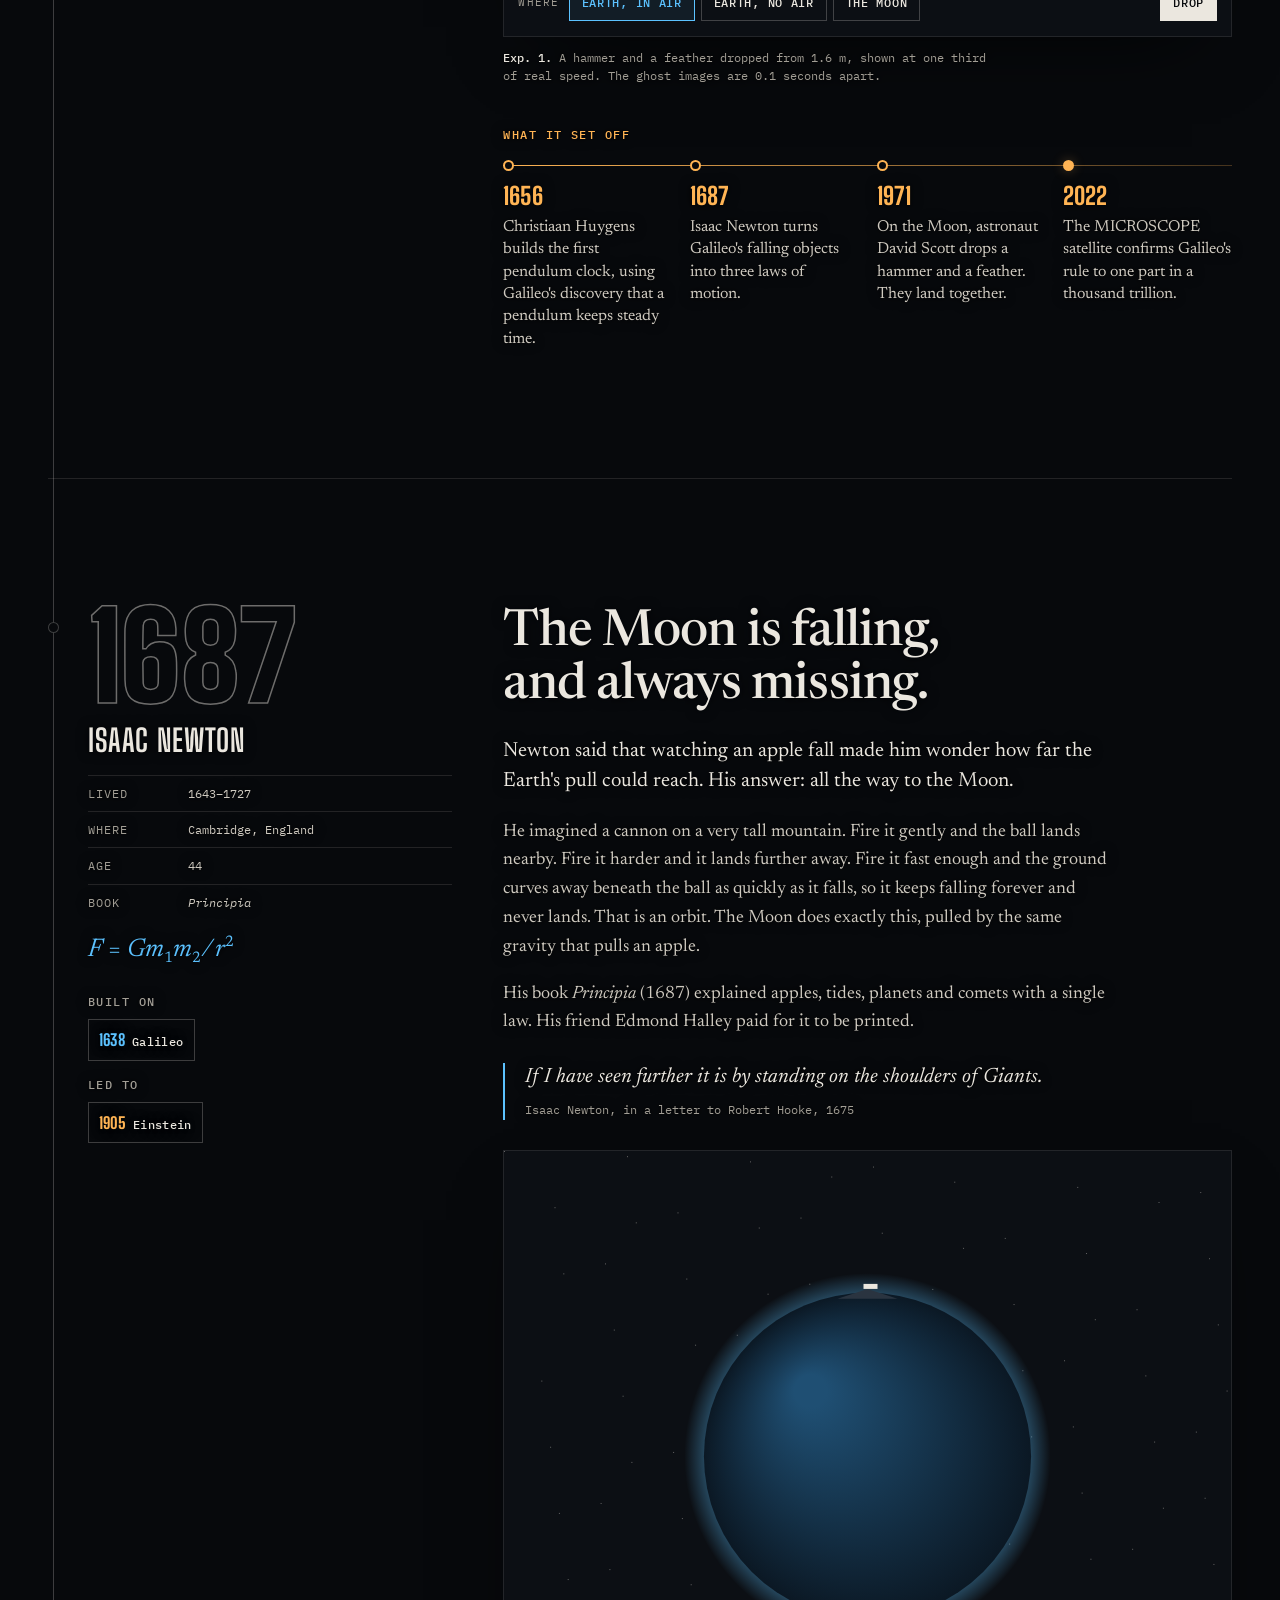
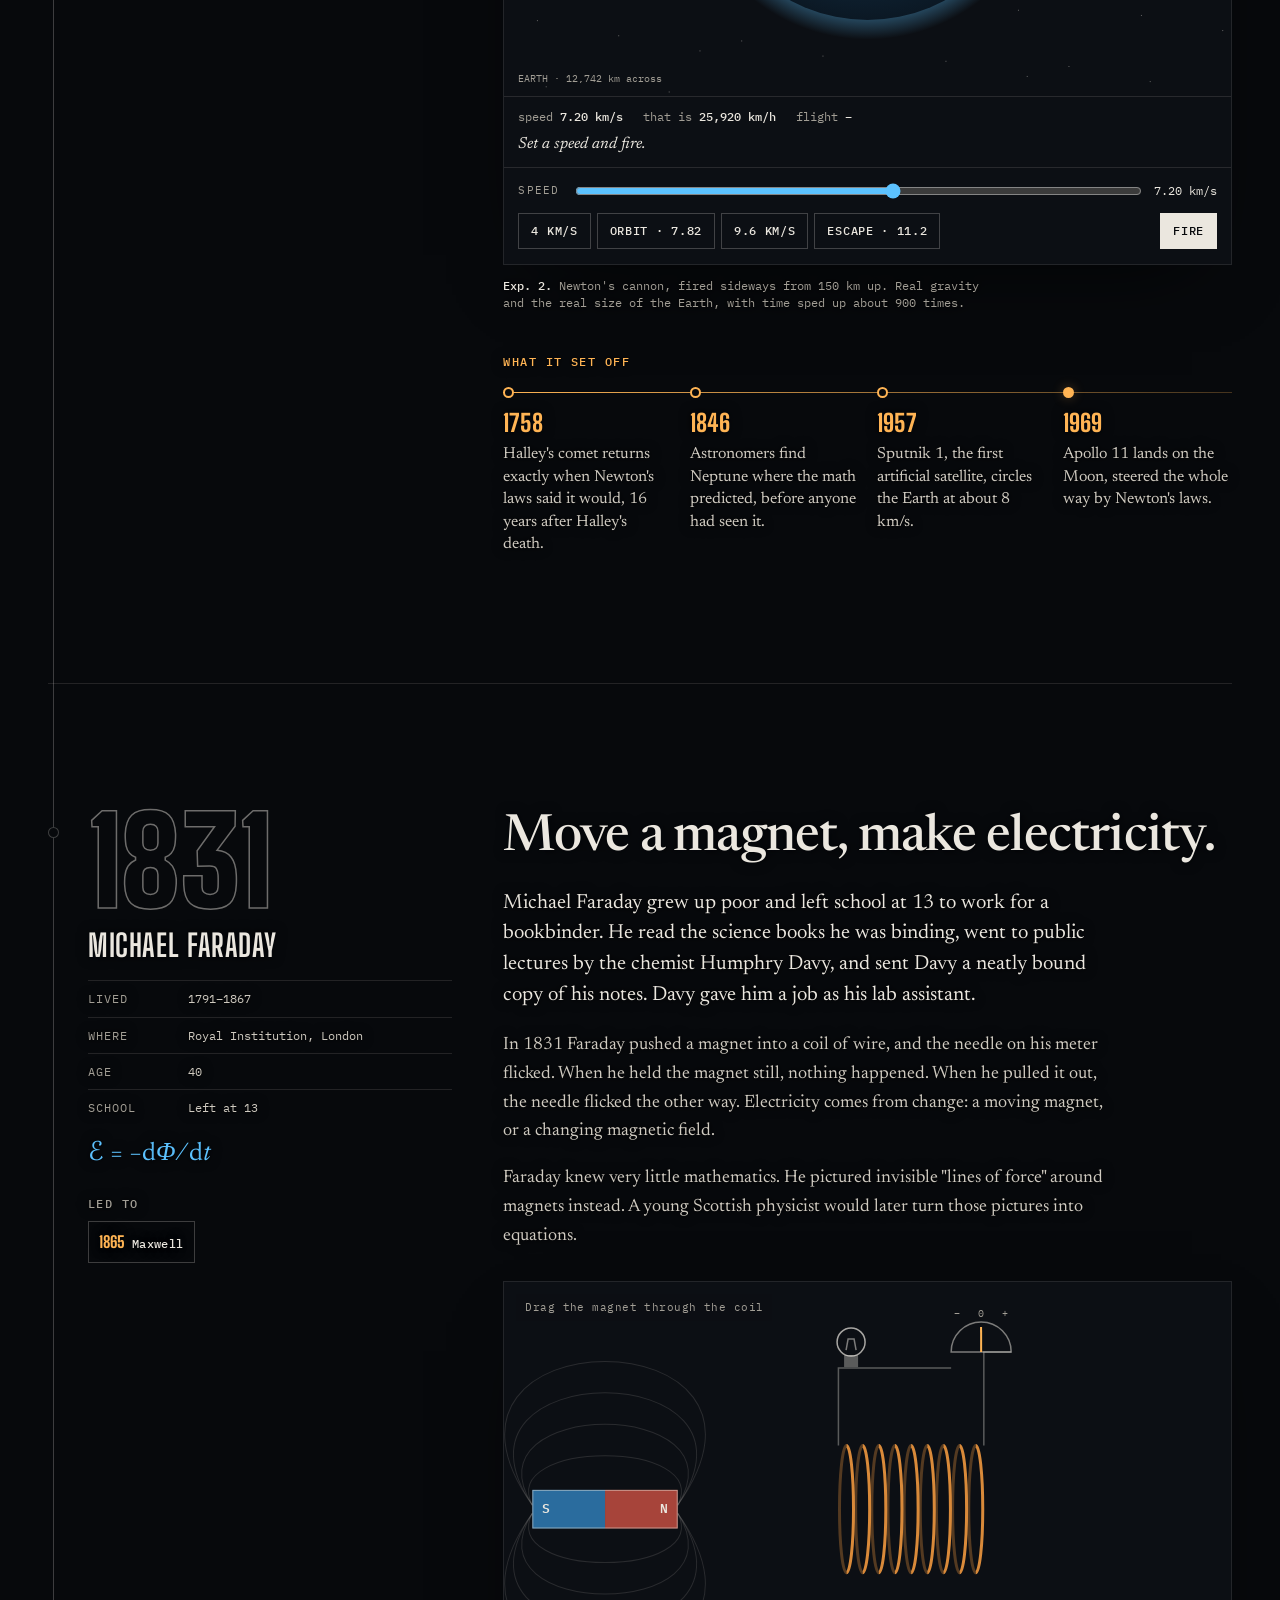
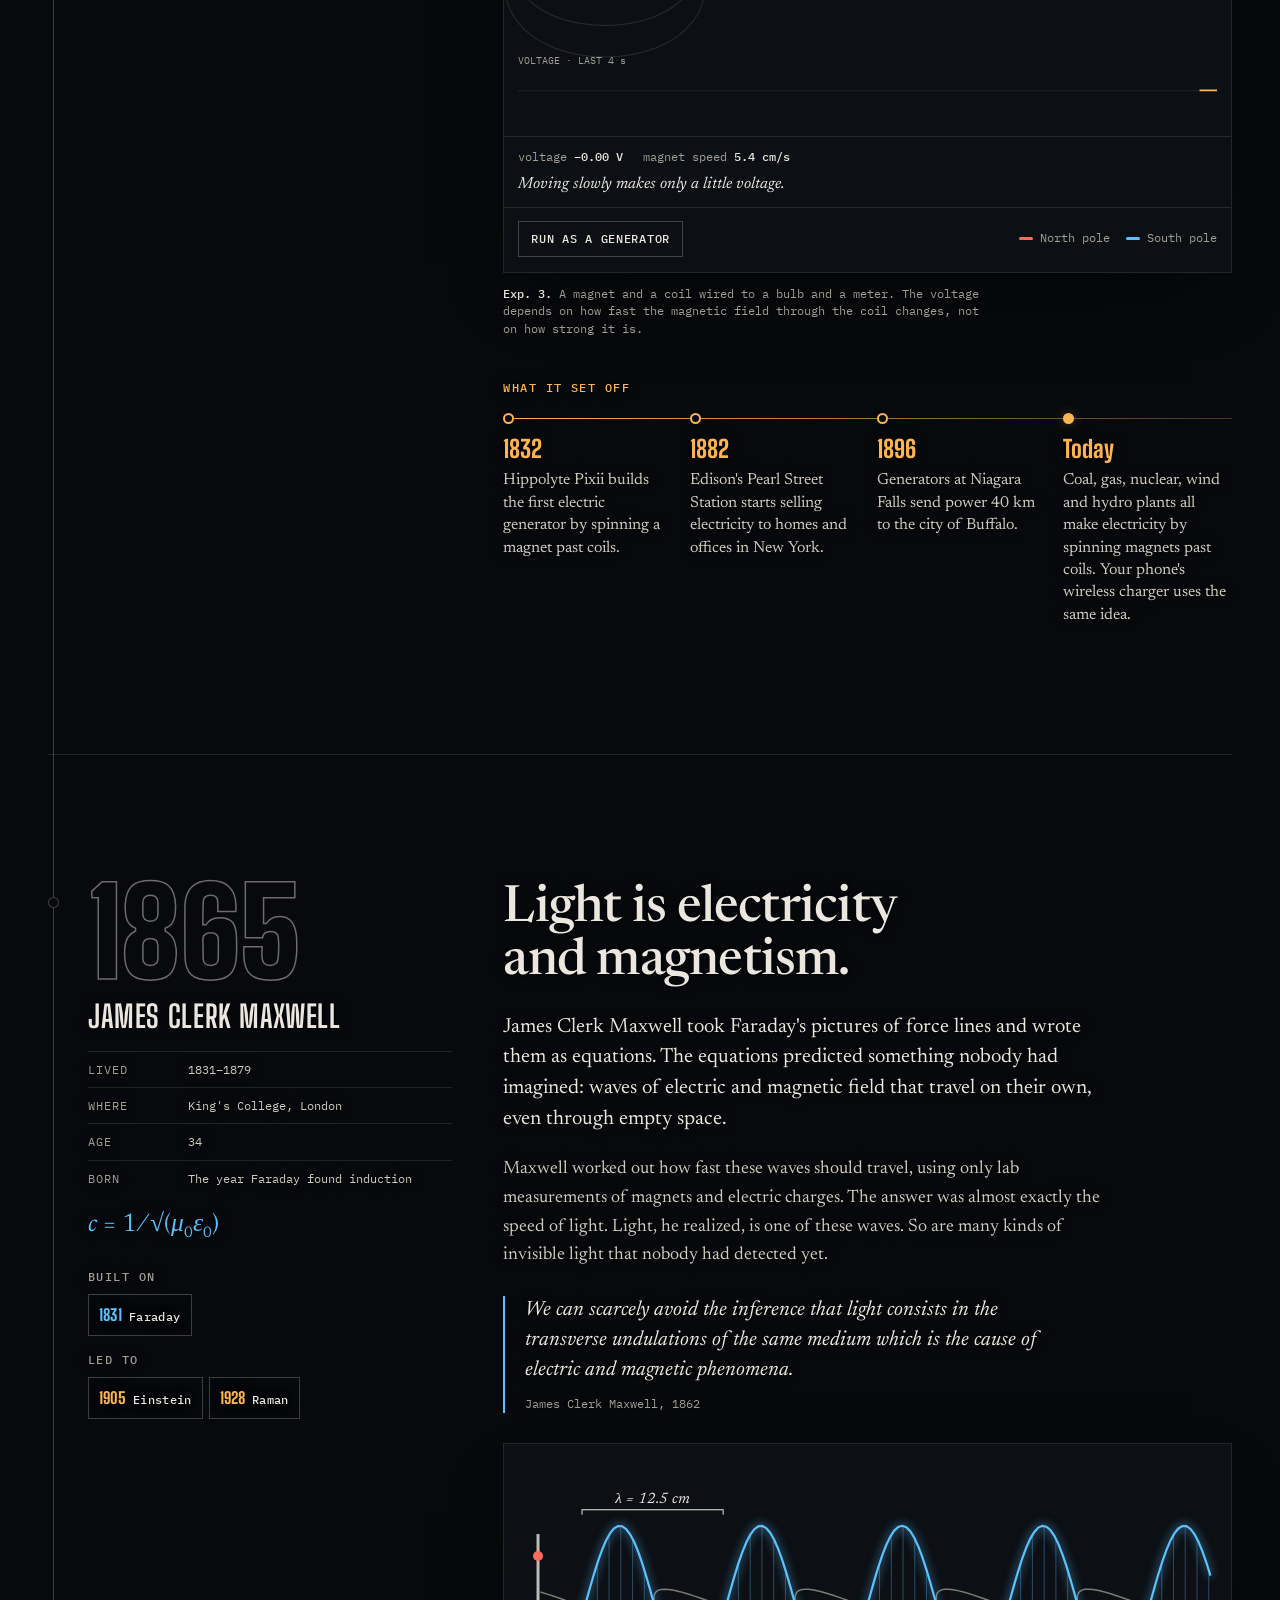
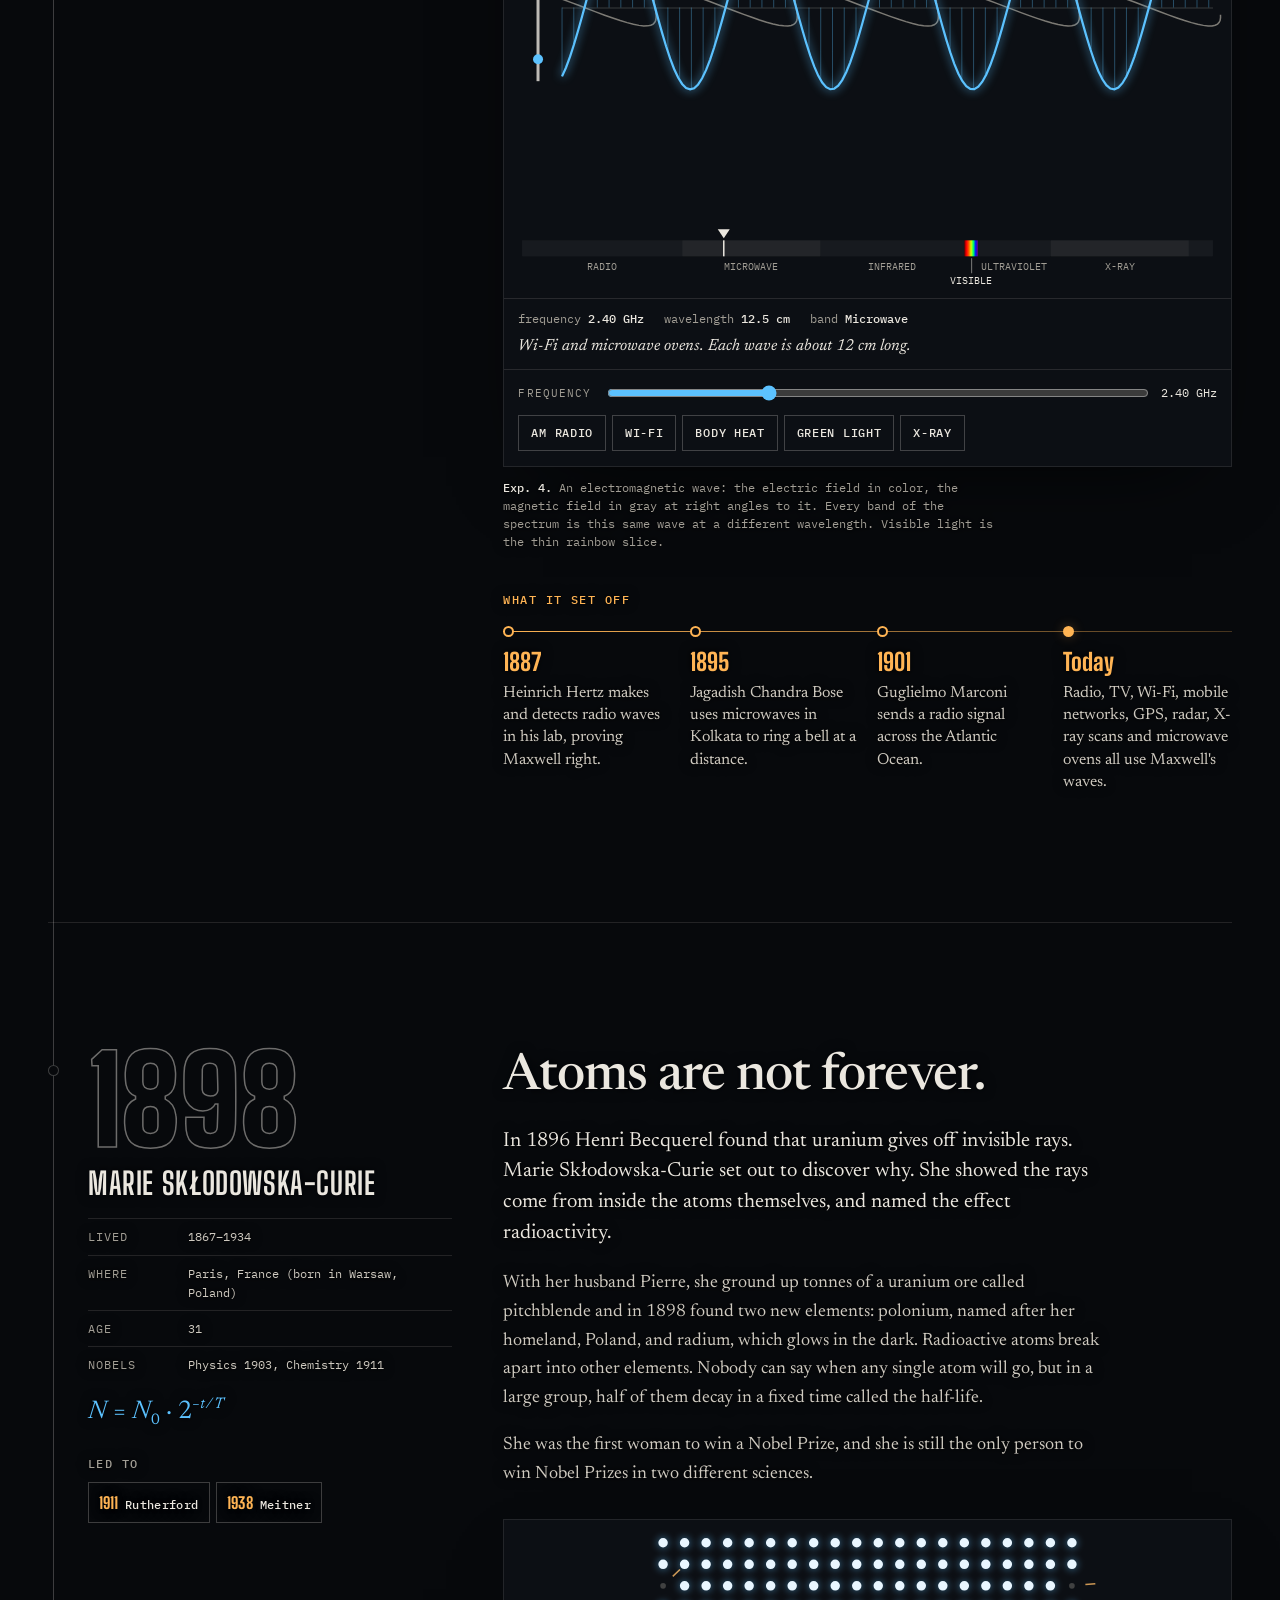
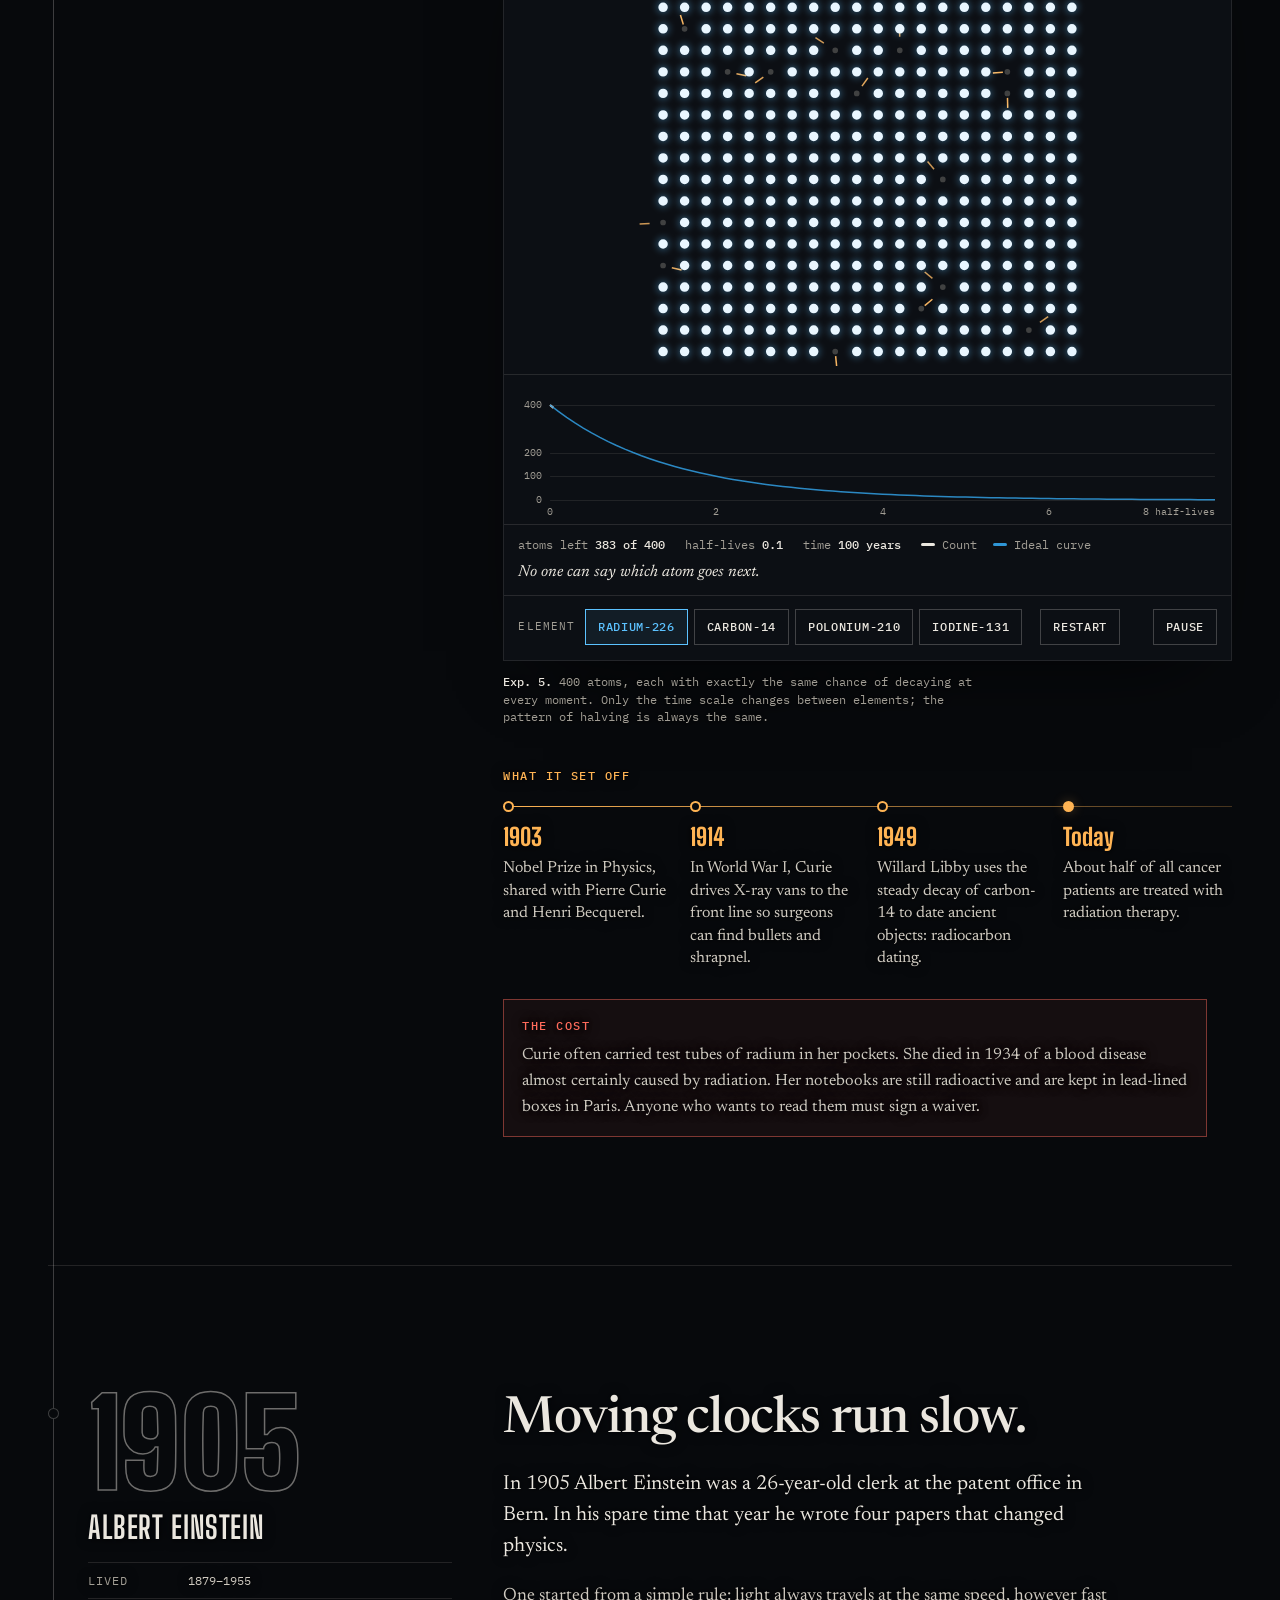
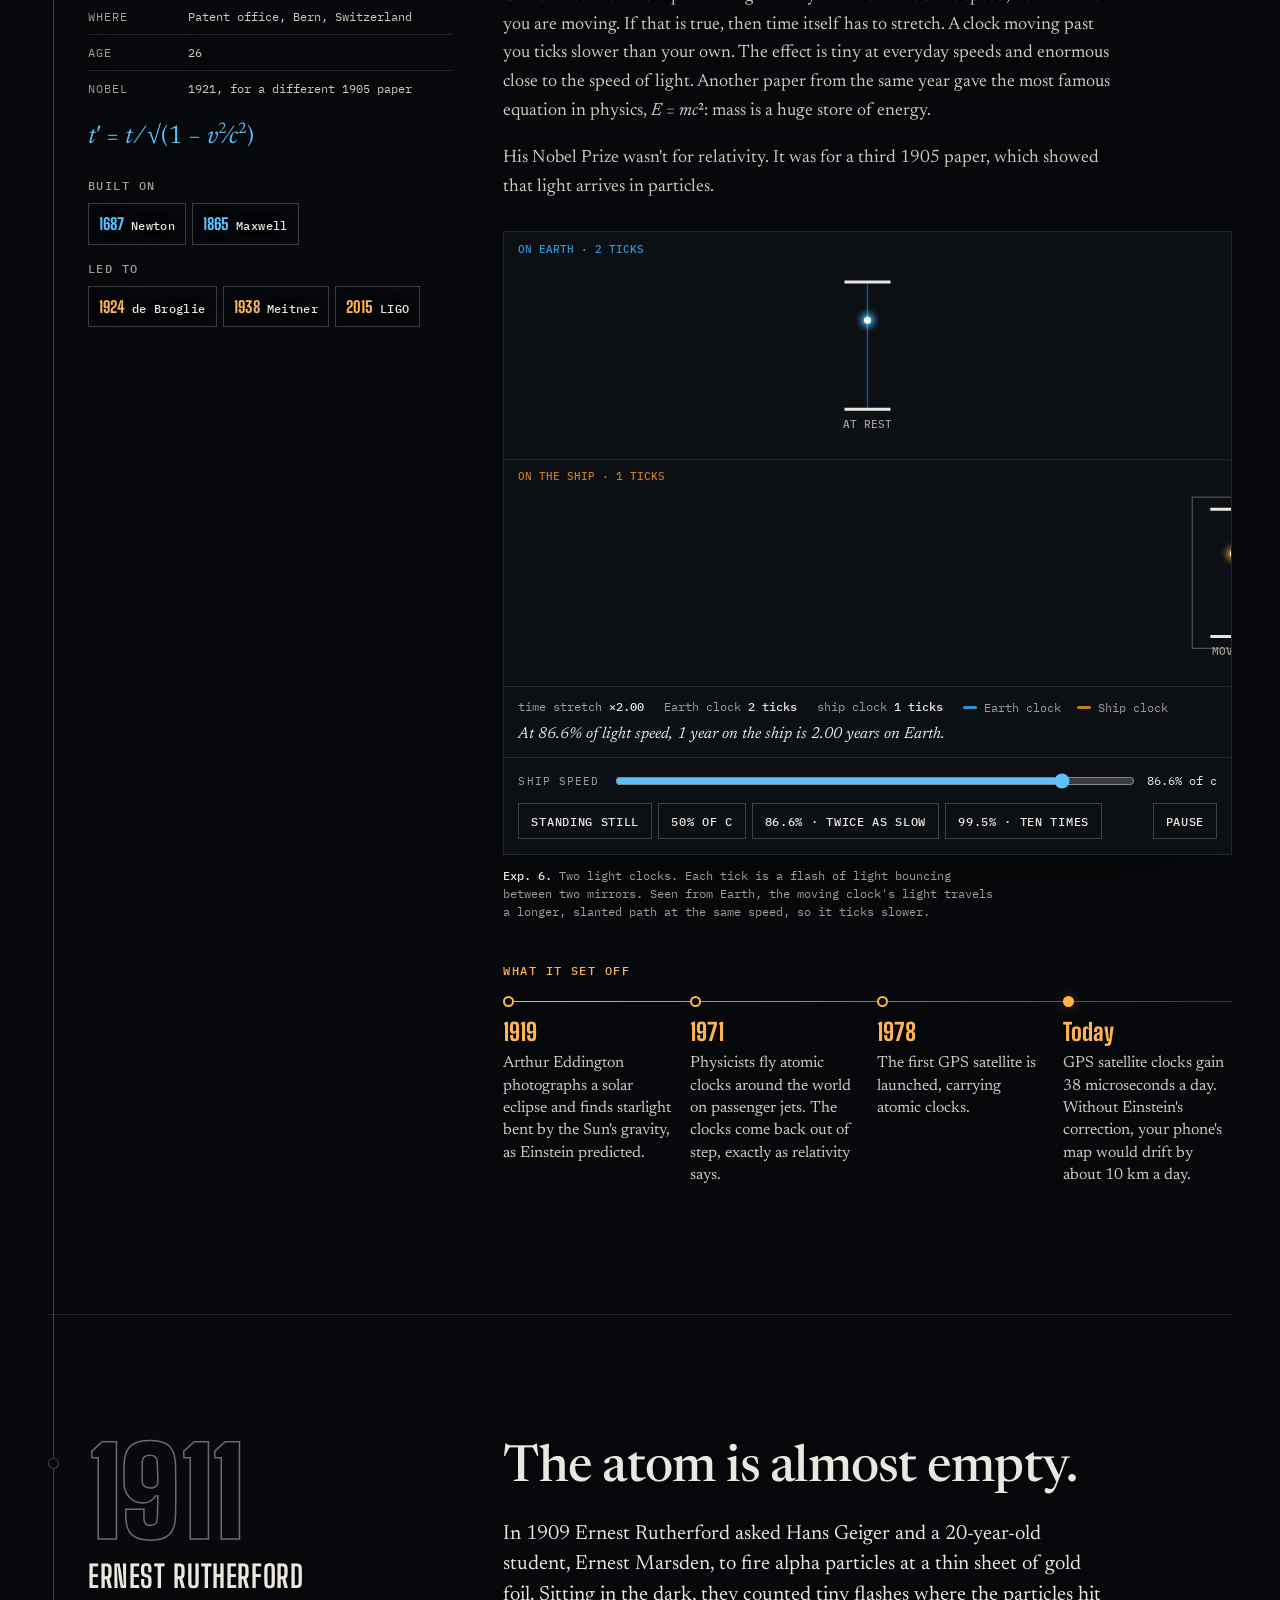
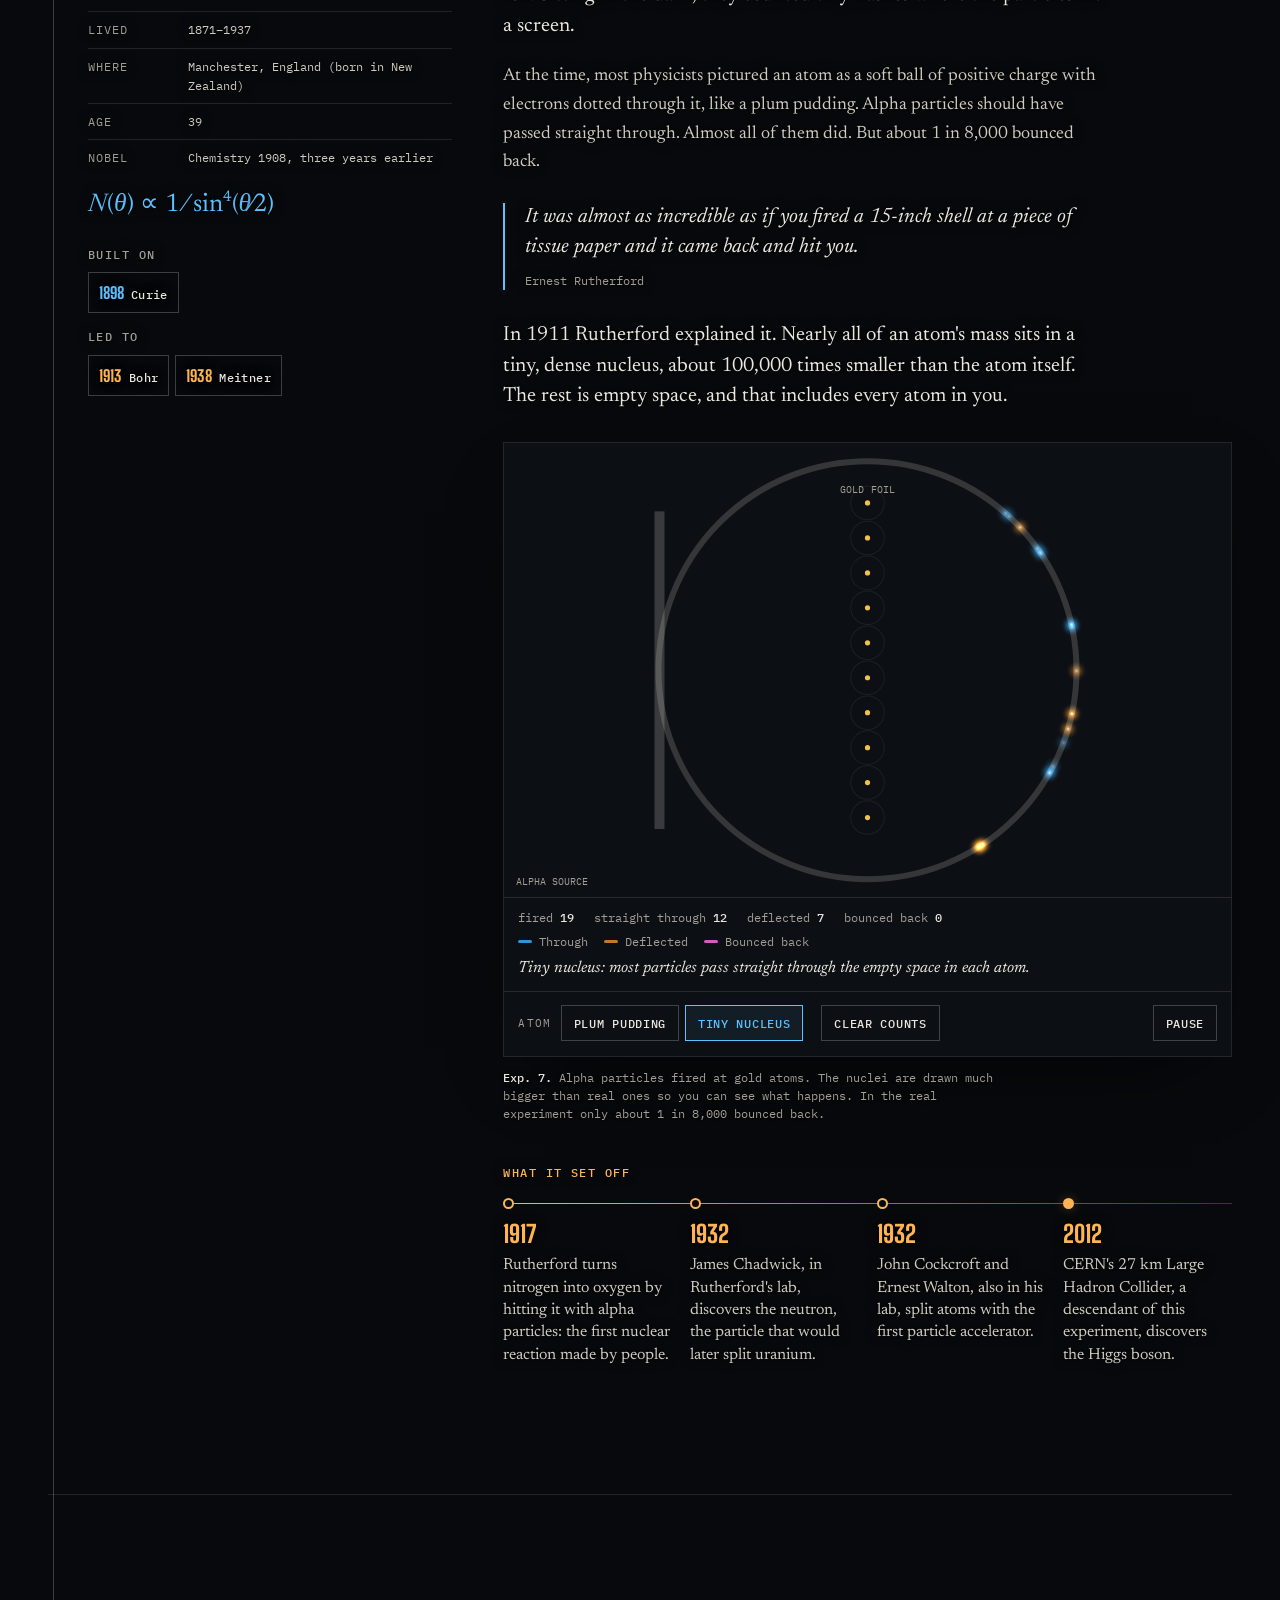
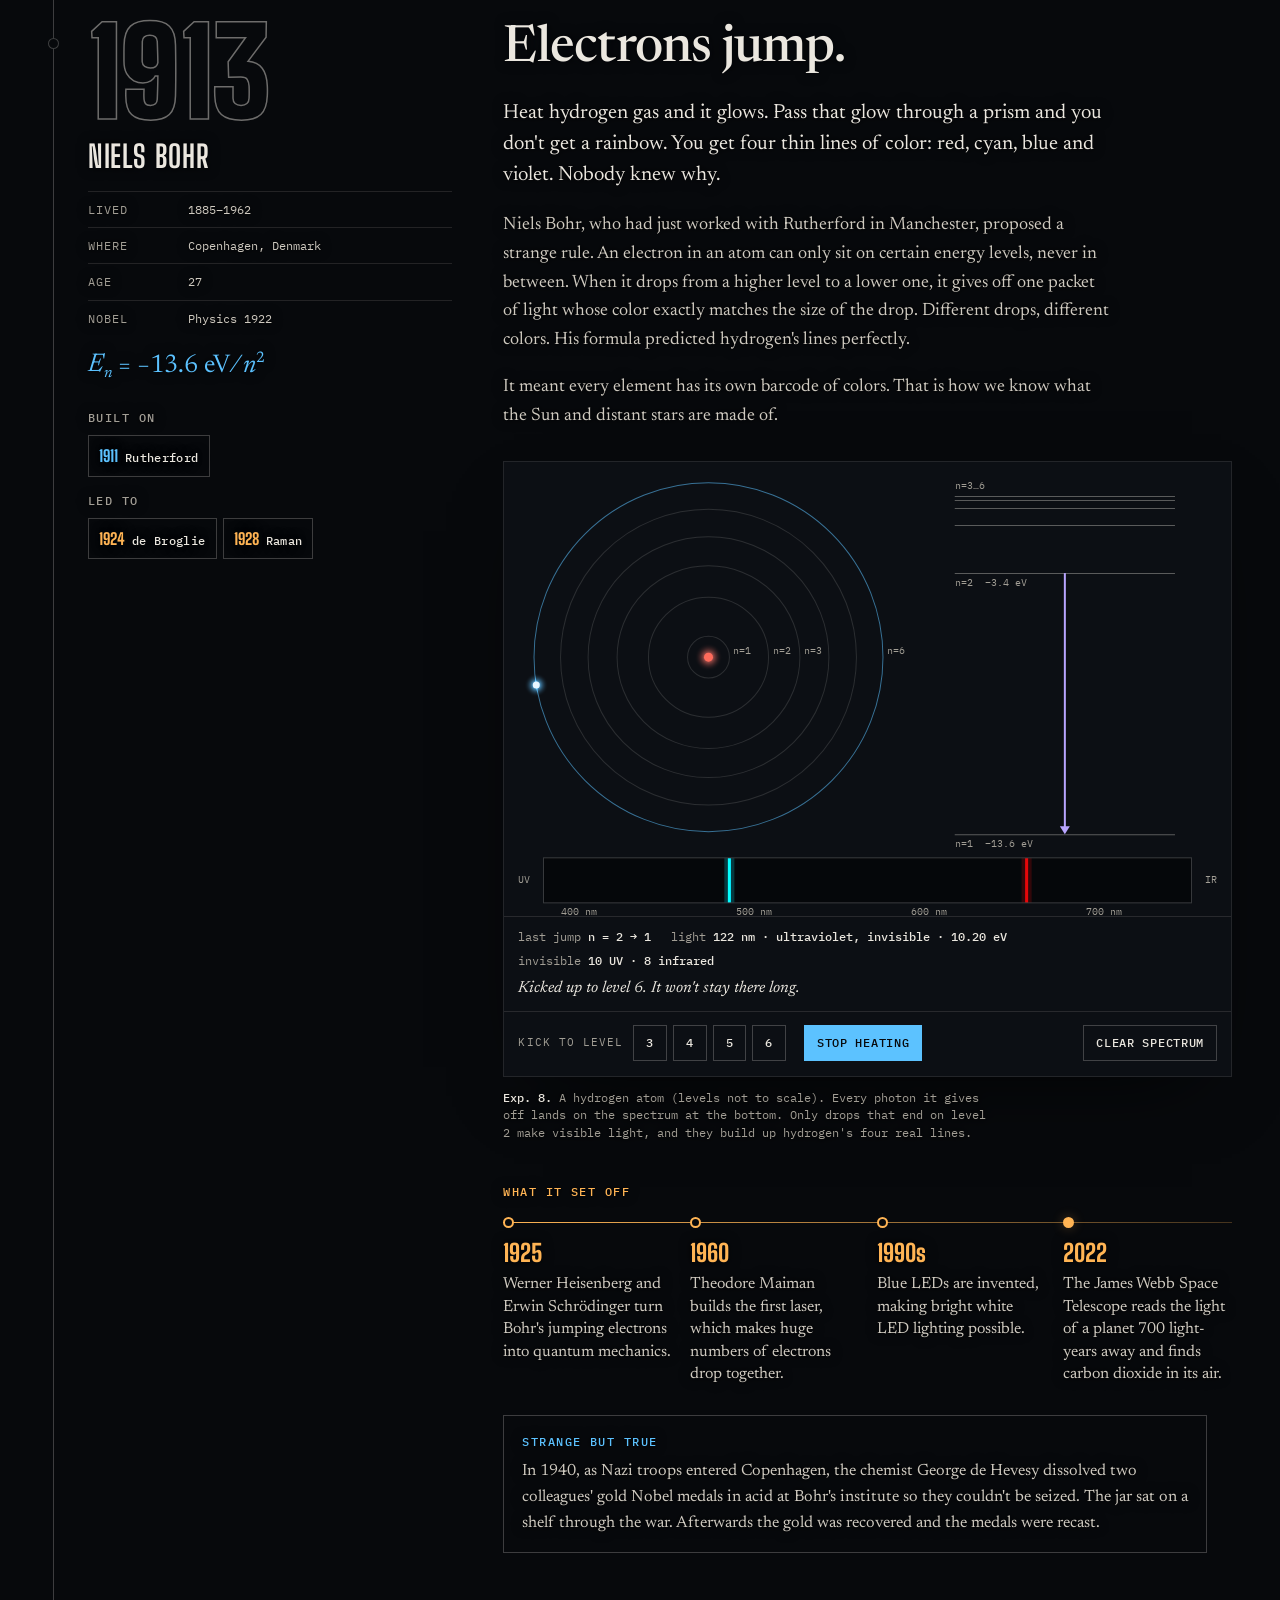
==== commit 798084c9: "Chain Reaction: map hover lights the 3D star, README and colophon - Hovering a physicist on the chai" ====
--- a/physics/index.html
+++ b/physics/index.html
@@ -903,7 +903,8 @@
           <p class="label" style="color:var(--muted)">Colophon</p>
           <h2 id="colophon-title">How it was made</h2>
           <p>Hand-written HTML, CSS and JavaScript with no libraries, images or videos. Each experiment is a small physics simulation that runs on your device: gravity, induction, electromagnetic waves, random decay, relativity, Coulomb scattering, energy levels, quantum probability, light scattering, neutron chain reactions and a gravitational-wave chirp.</p>
-          <p>Experiments pause when they scroll out of view, and none start moving on their own if your device is set to reduce motion.</p>
+          <p>The universe behind the page is written directly in WebGL2: one shader turns each particle's random numbers into sixteen formations, and the graphics card records every particle's position so they can fly smoothly from one scene to the next.</p>
+          <p>Experiments pause when they scroll out of view, and none start moving on their own if your device is set to reduce motion. The pause button in the top bar stops the background too.</p>
         </div>
         <div class="sources">
           <h3 class="label">Sources</h3>
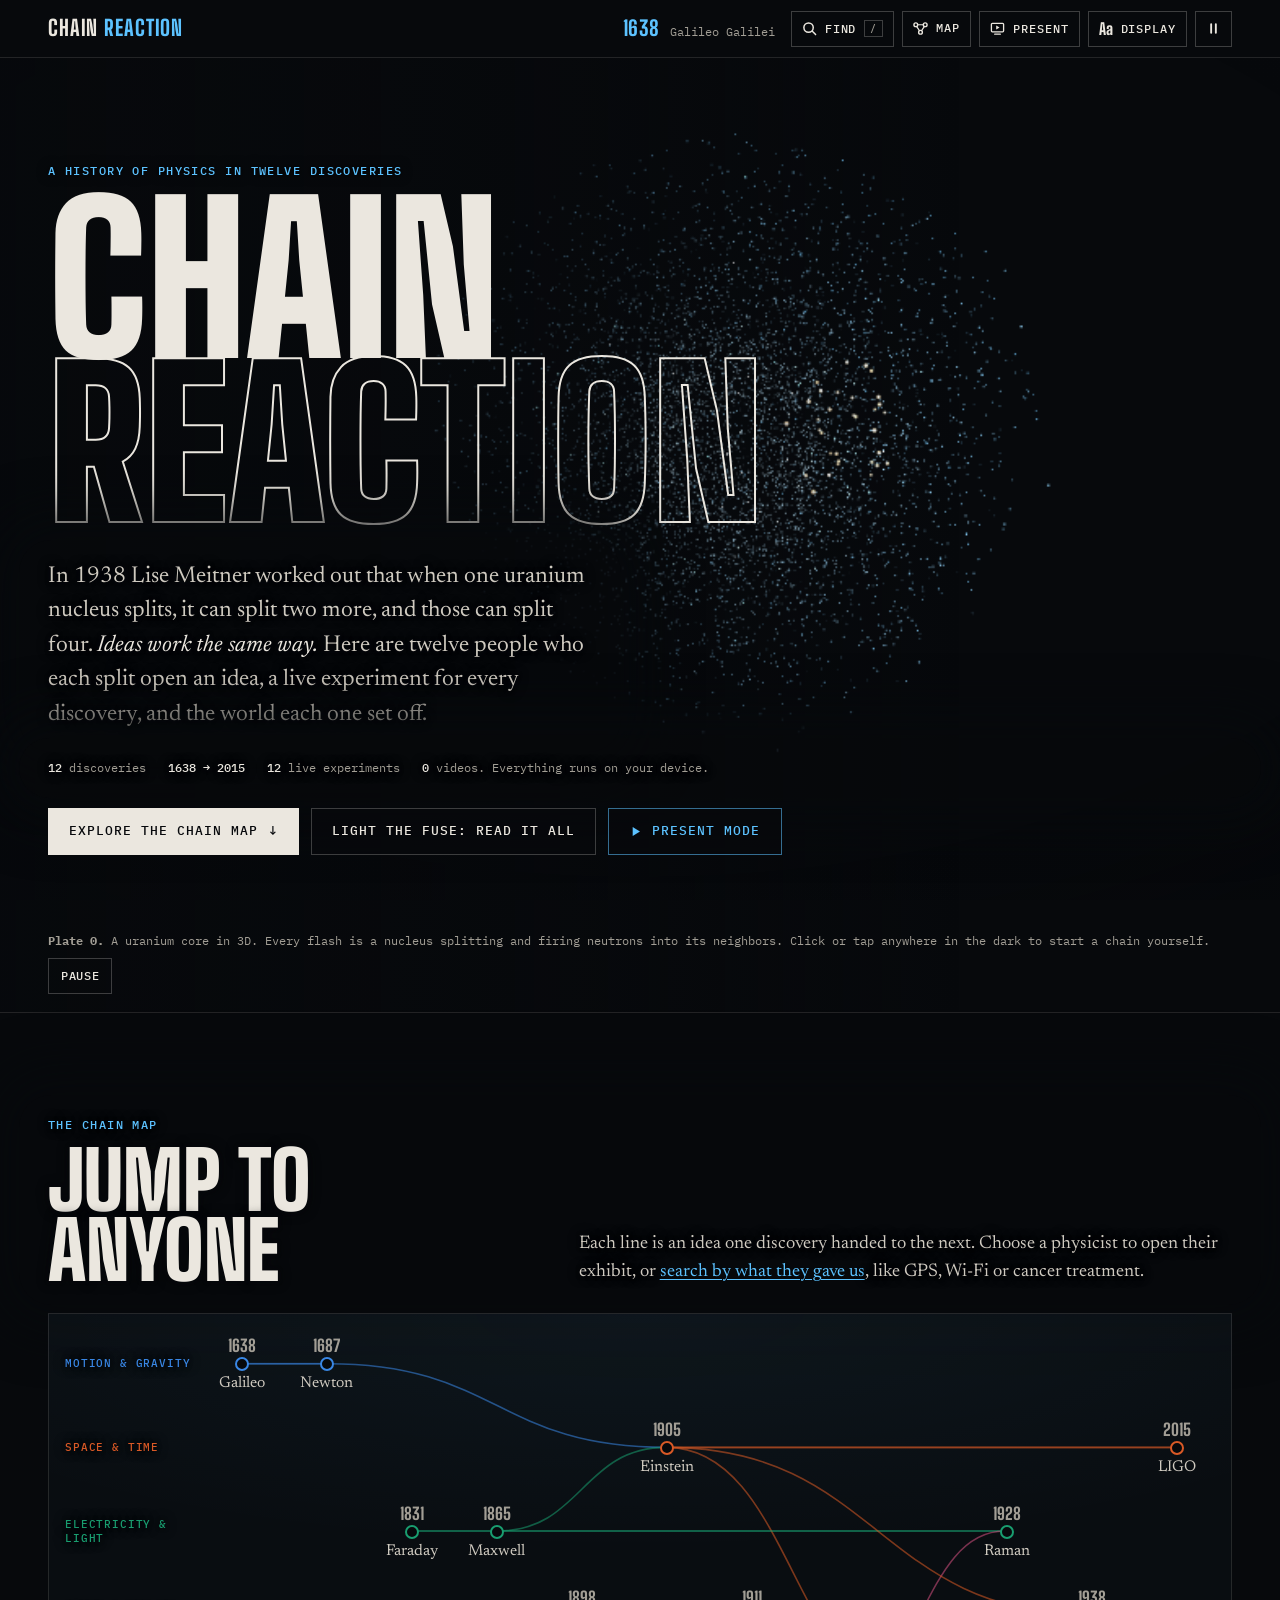
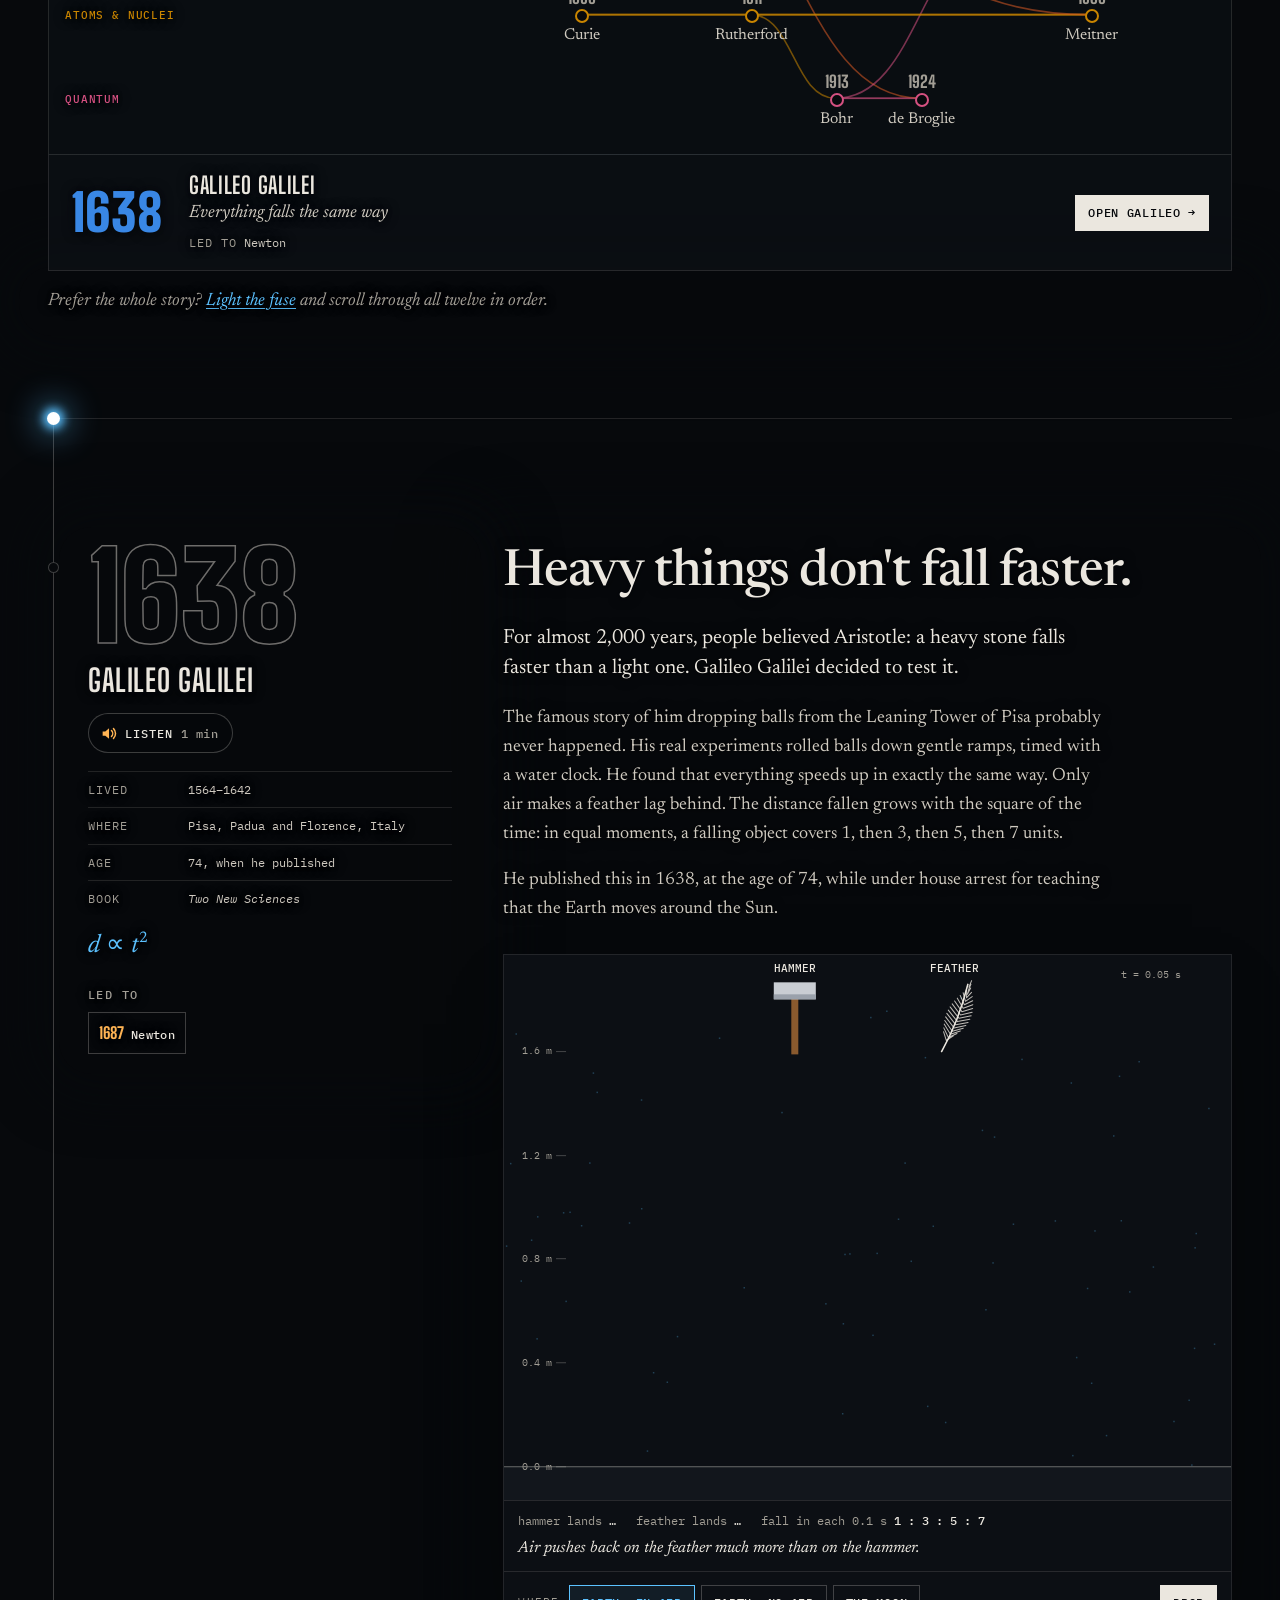
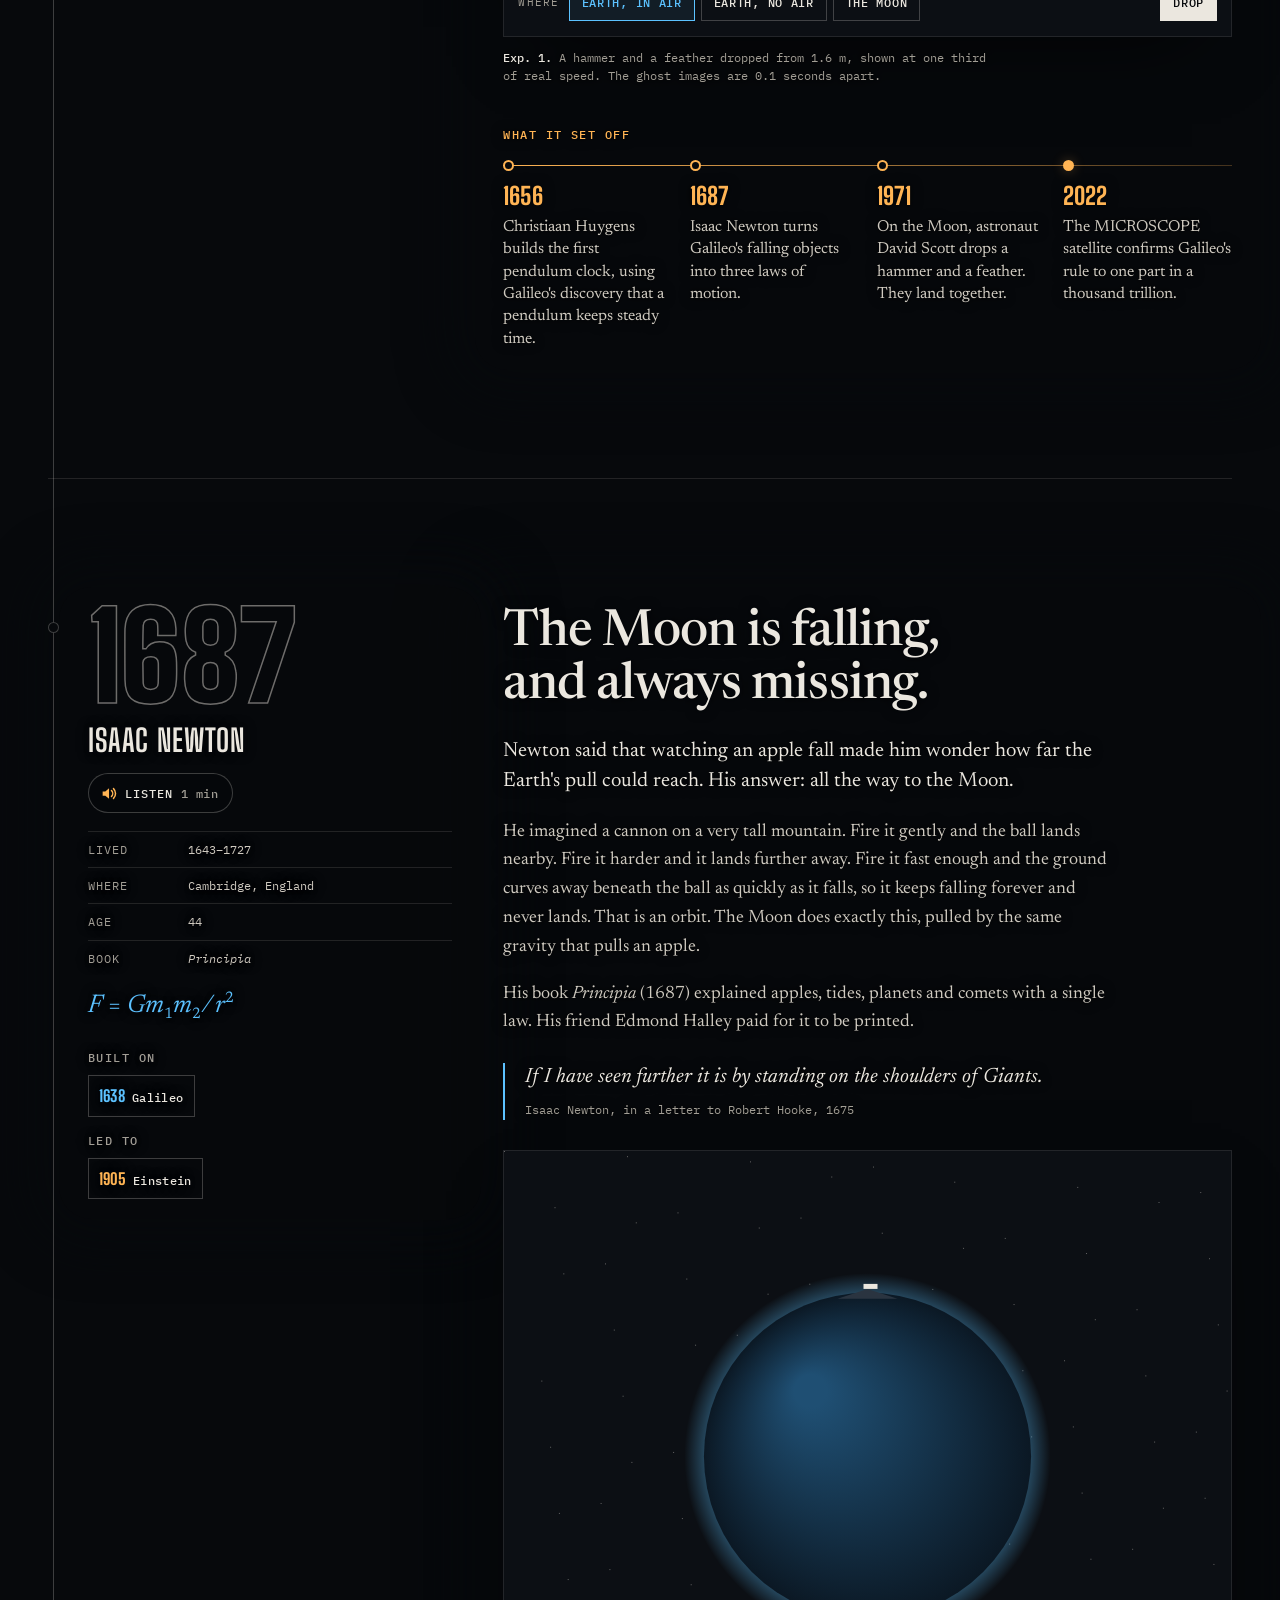
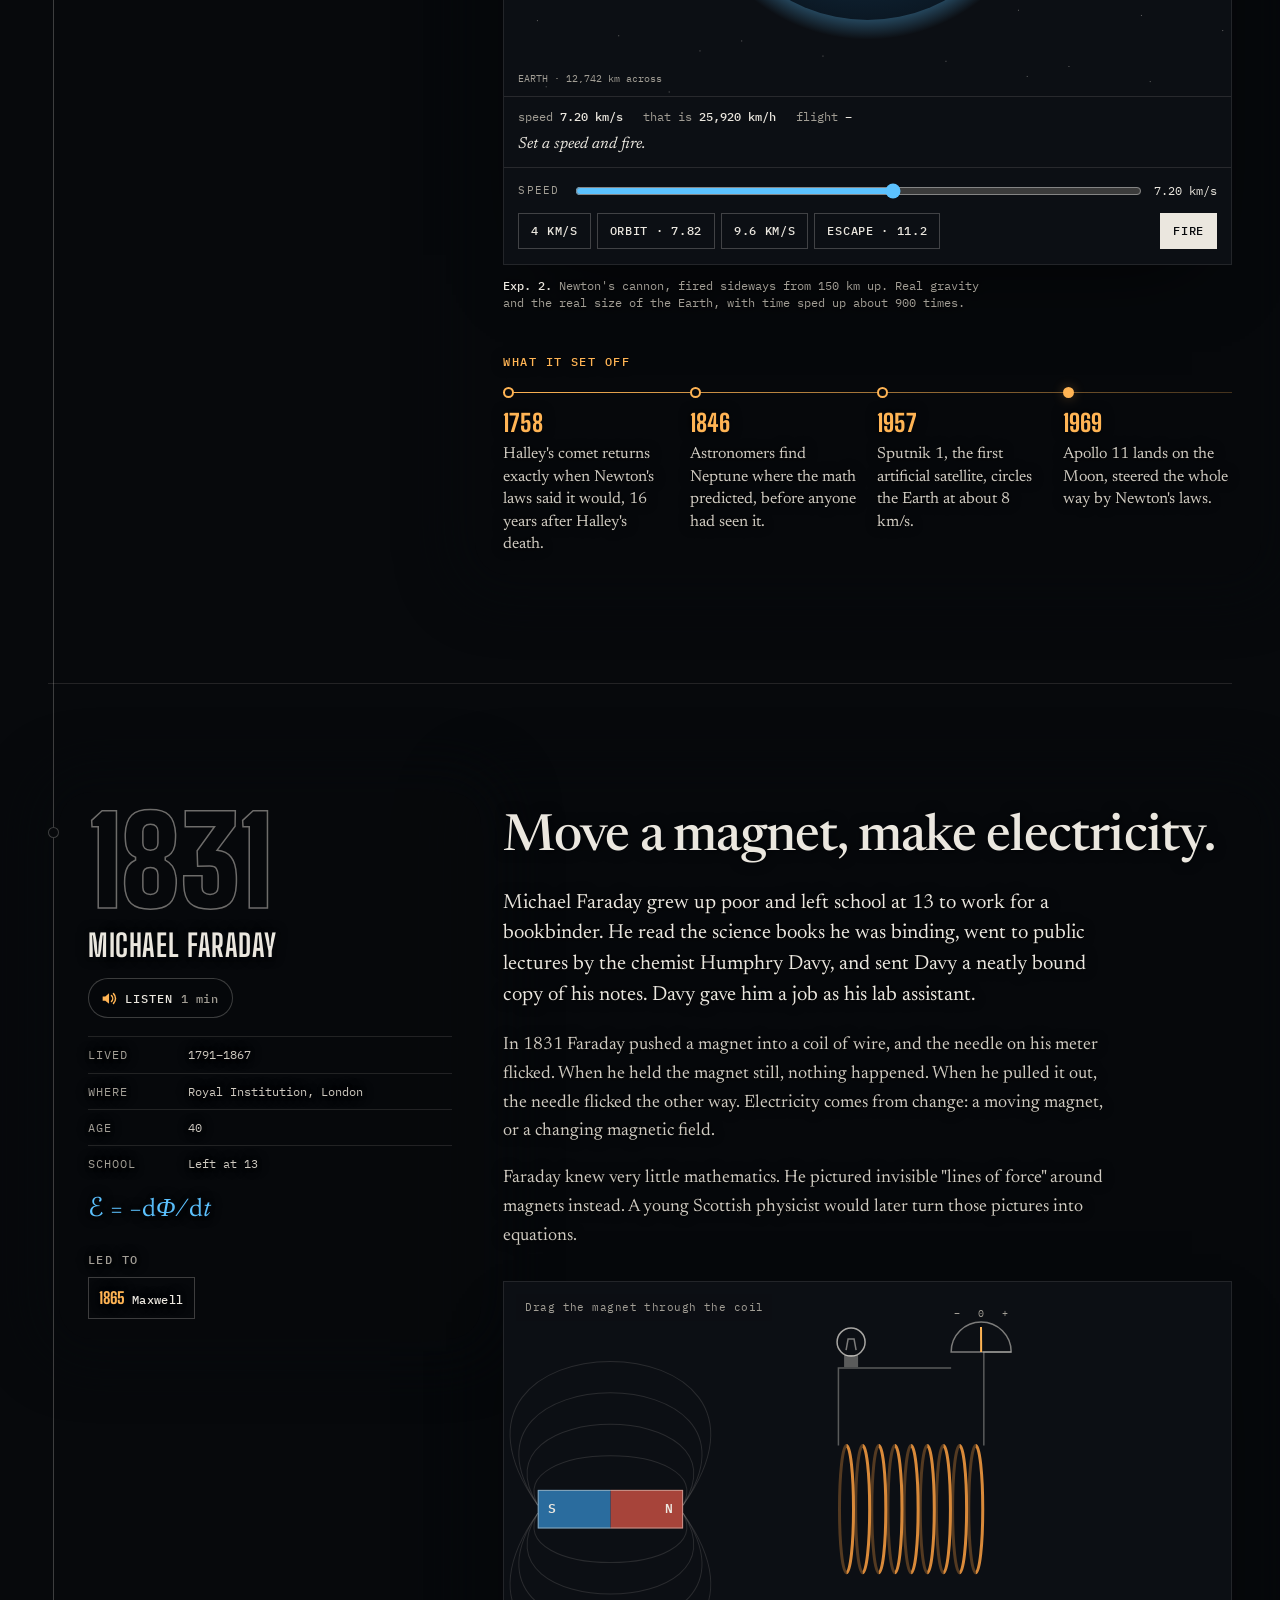
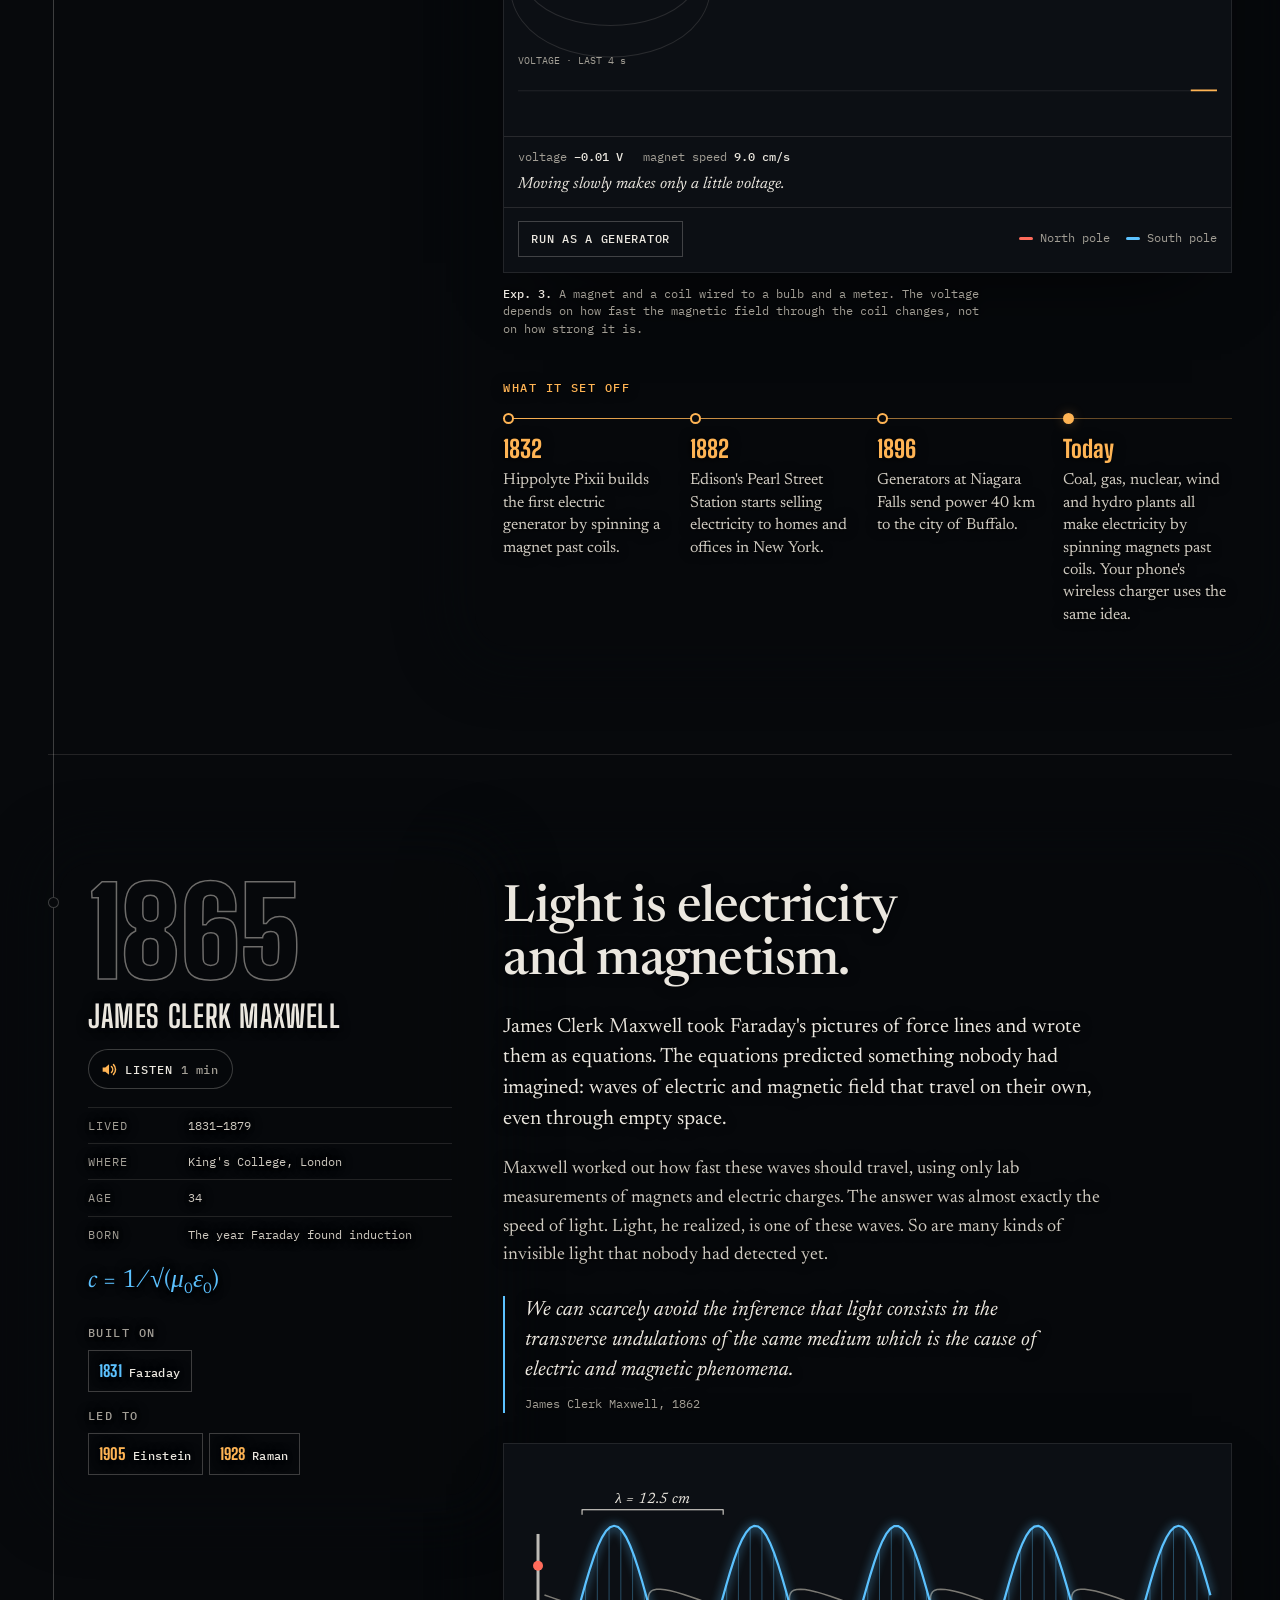
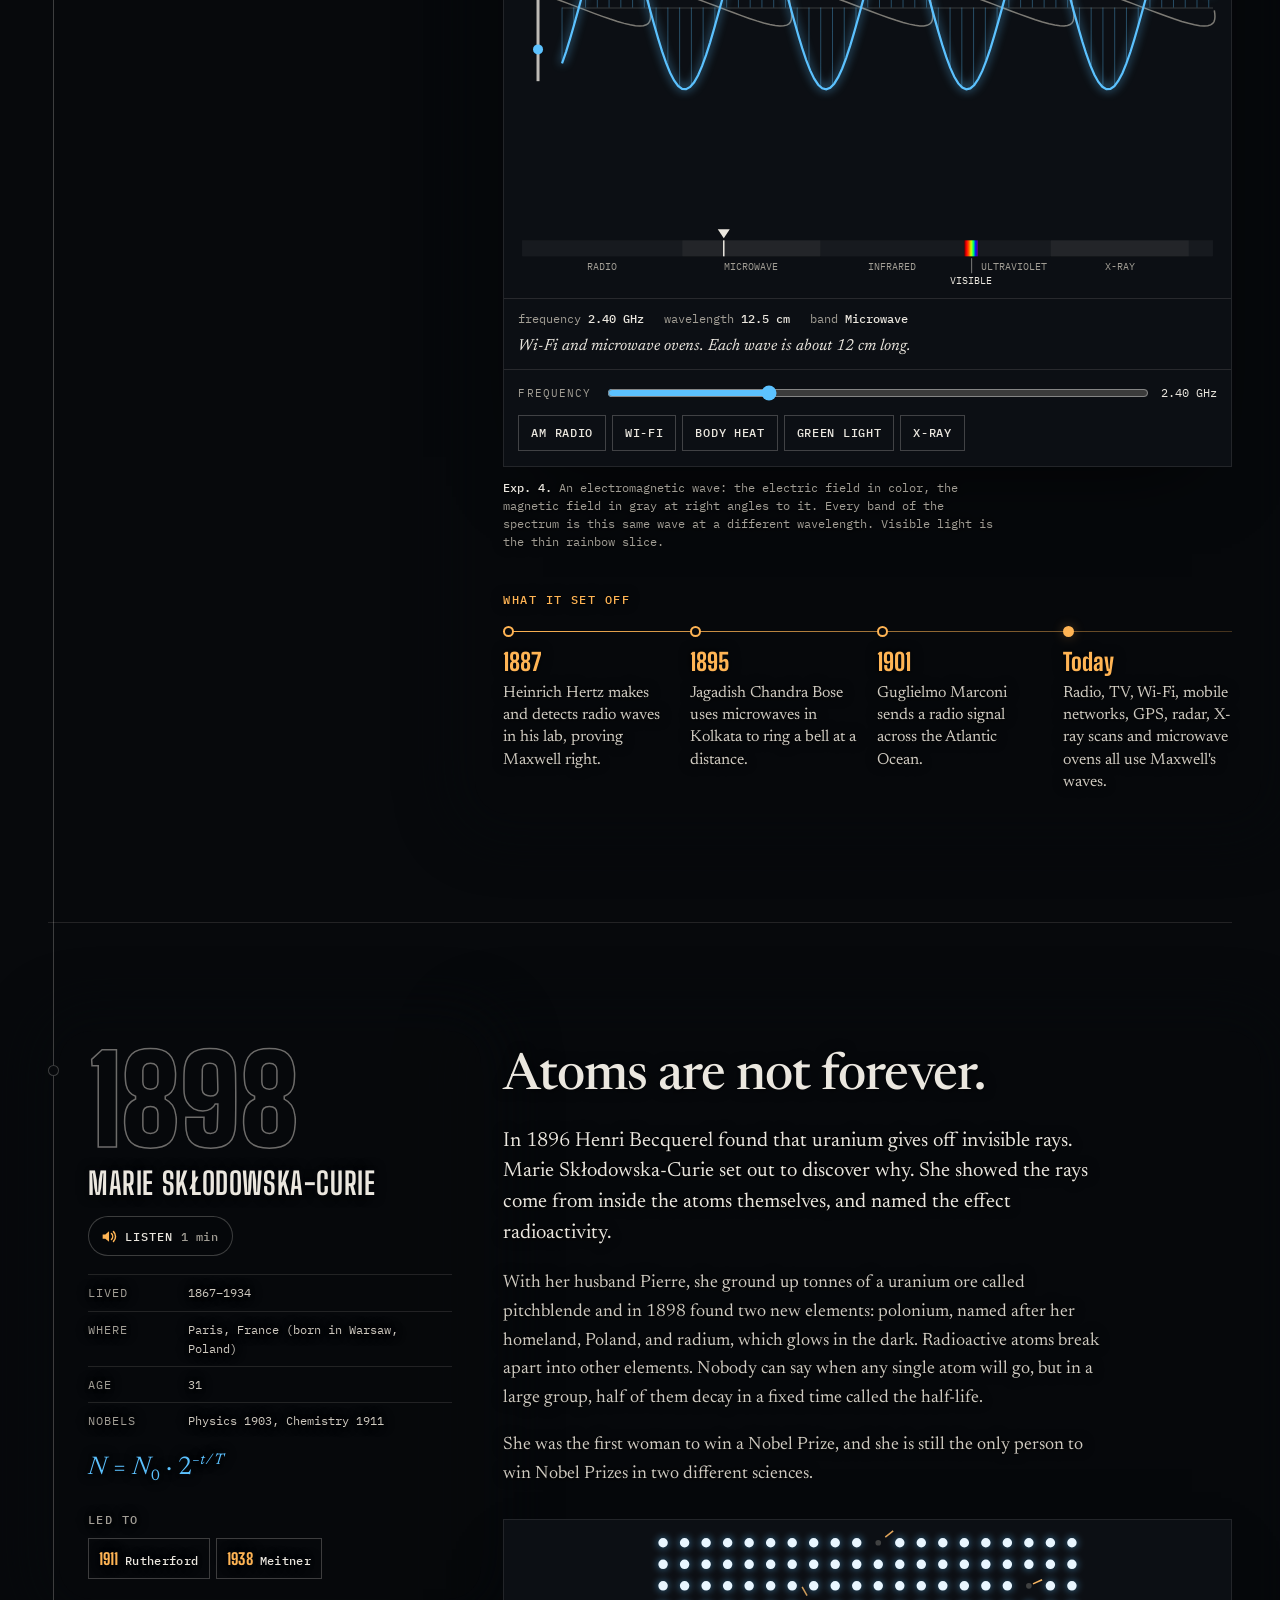
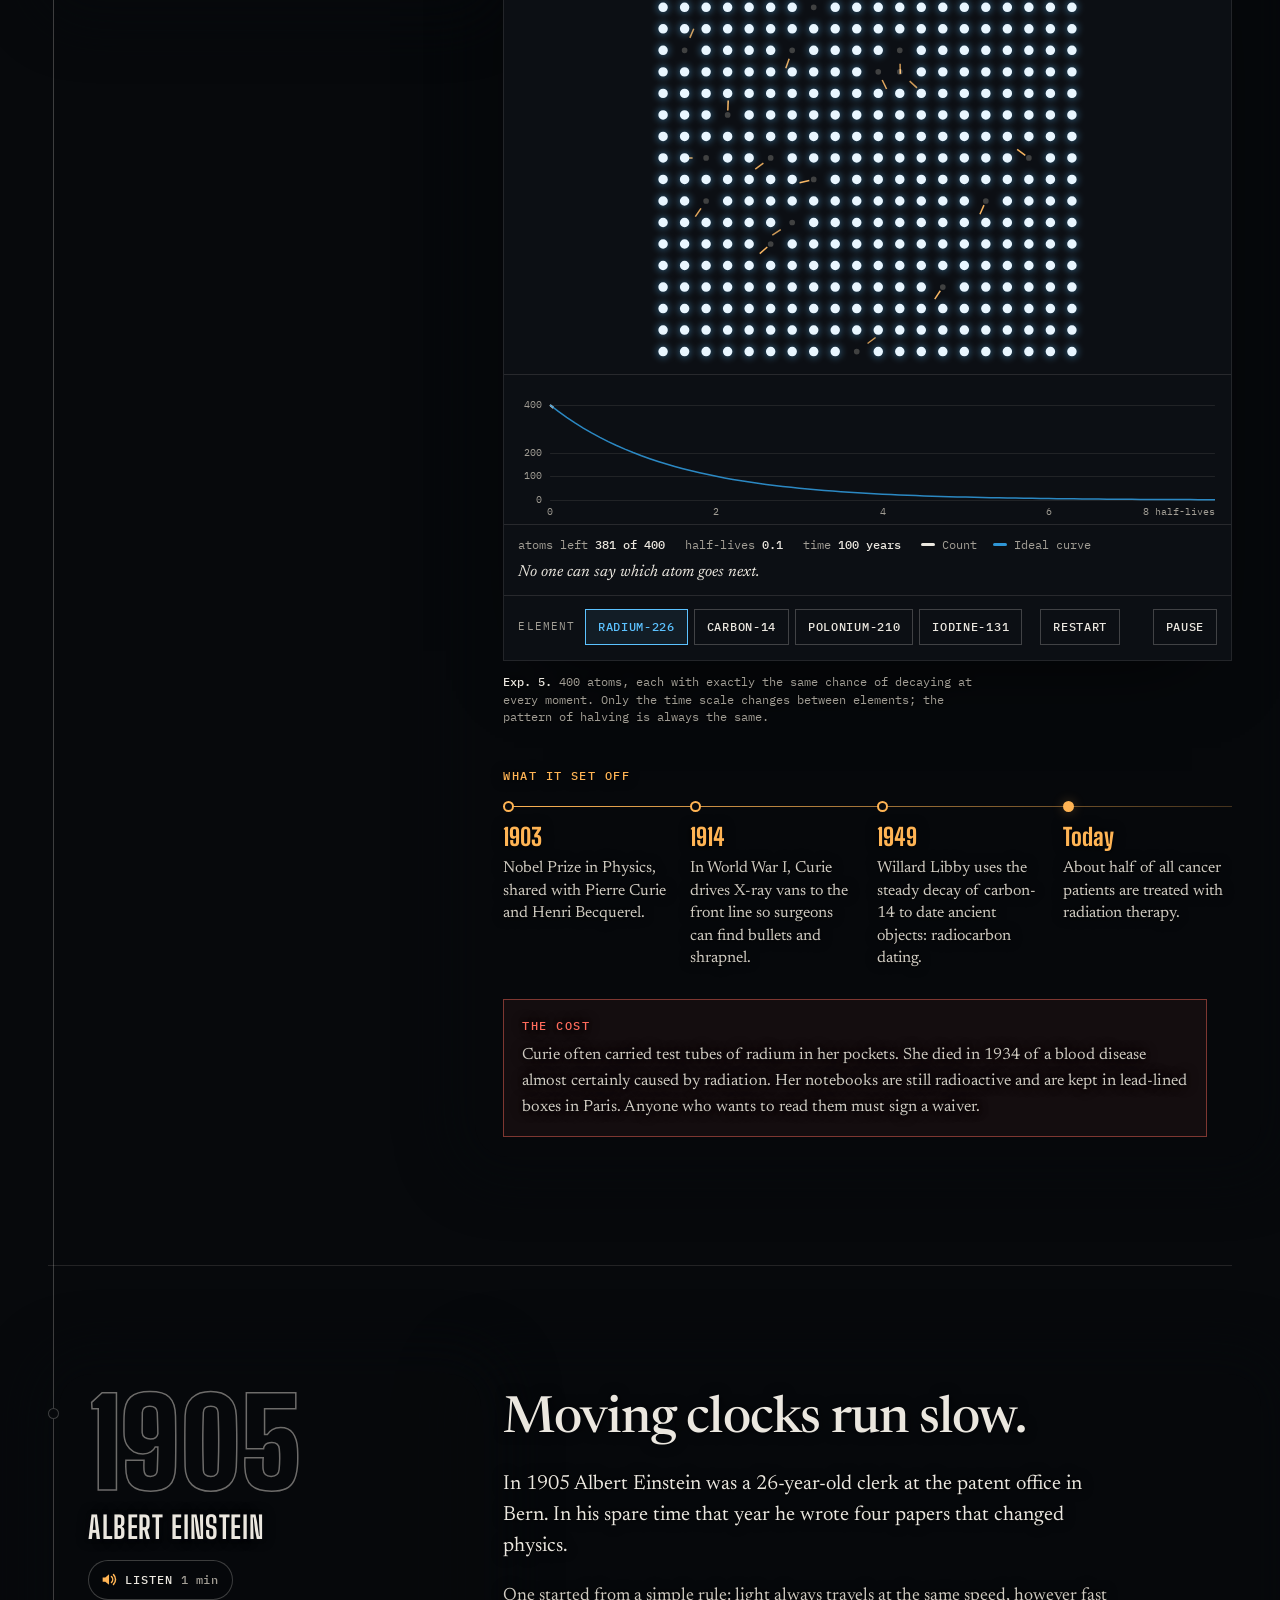
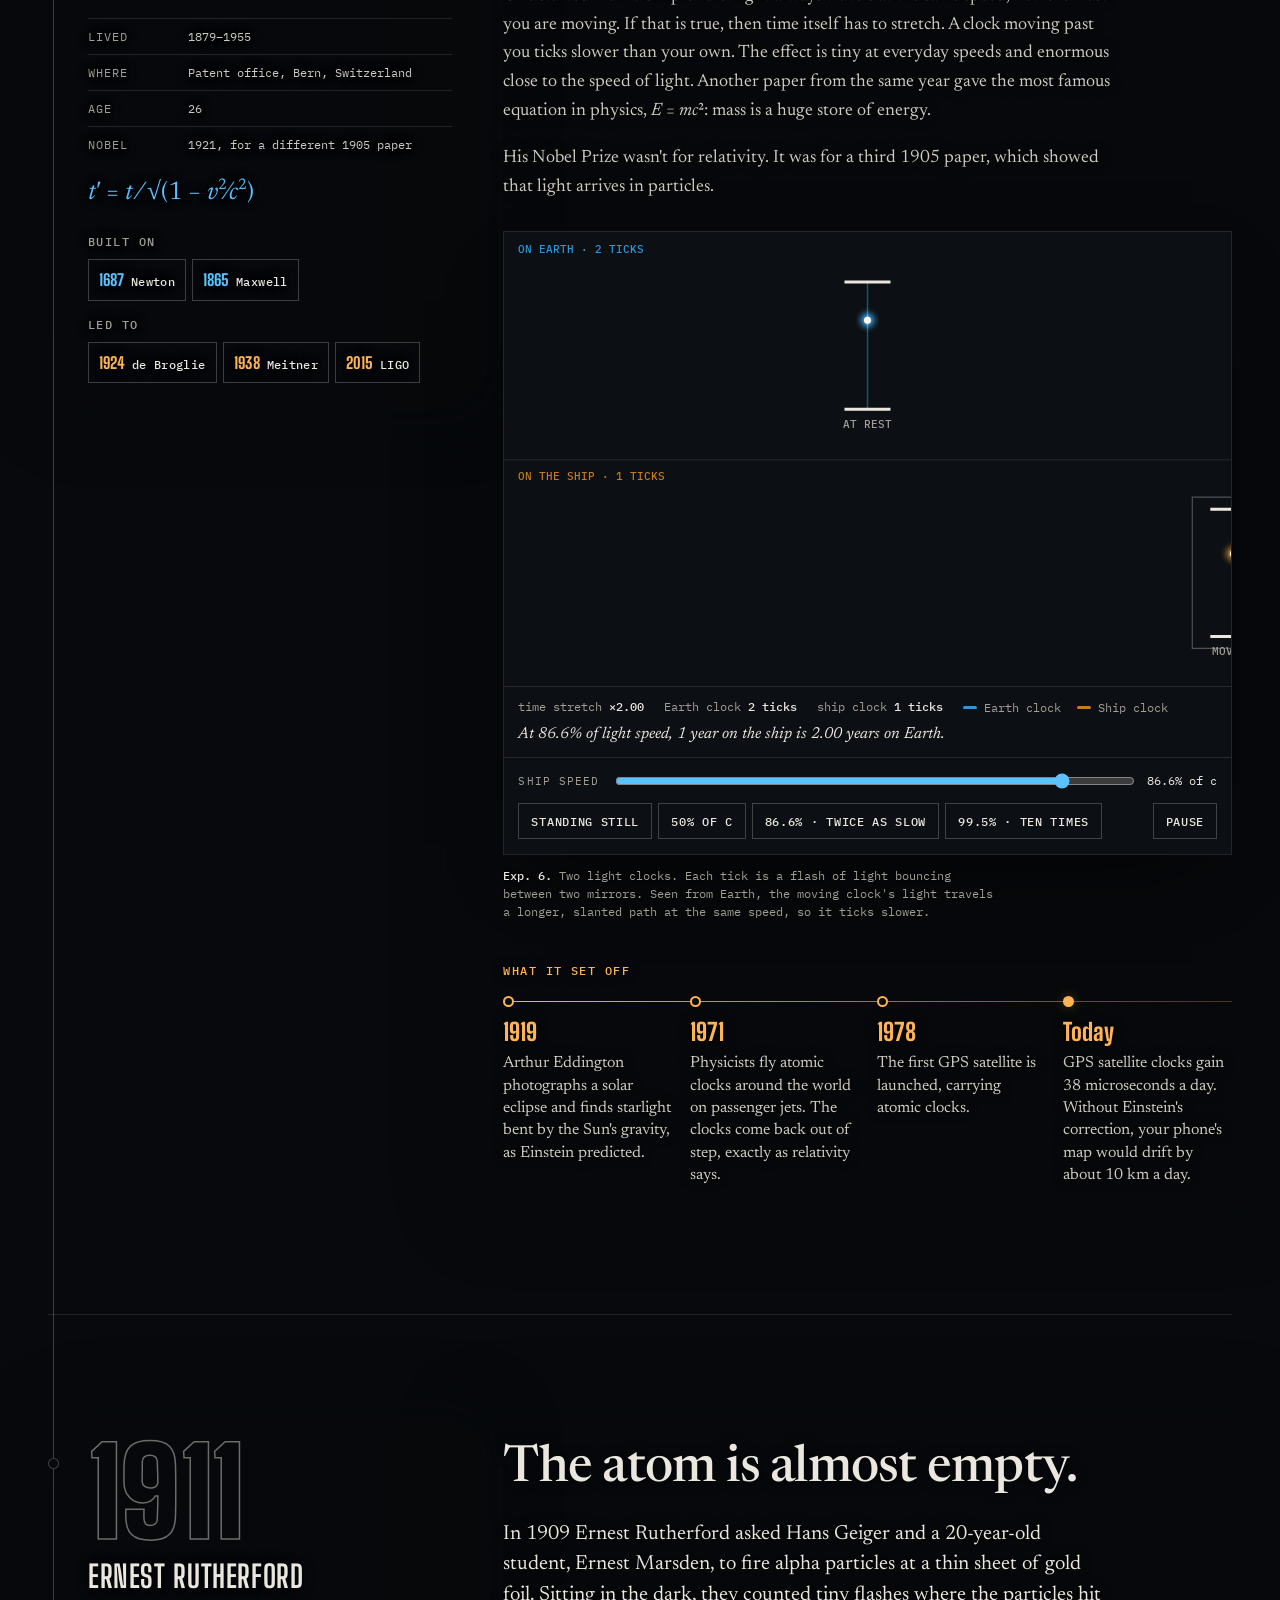
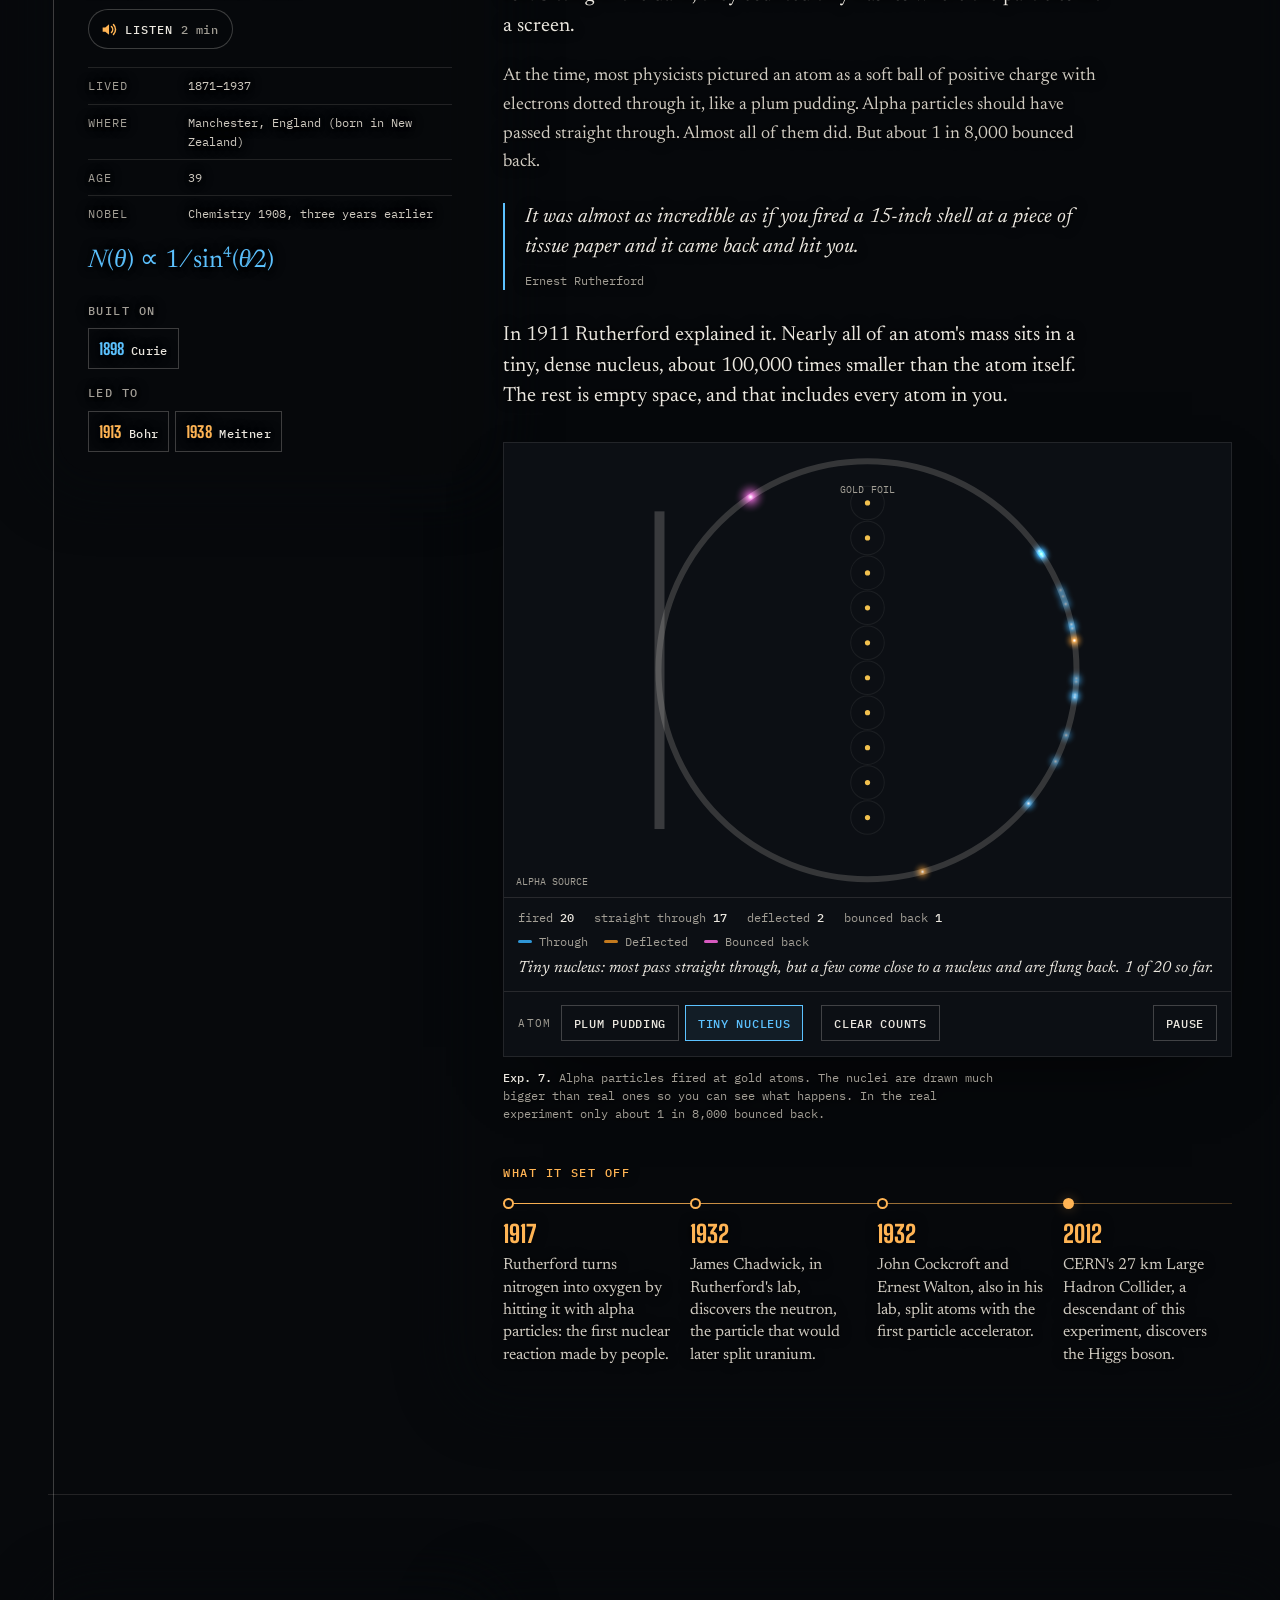
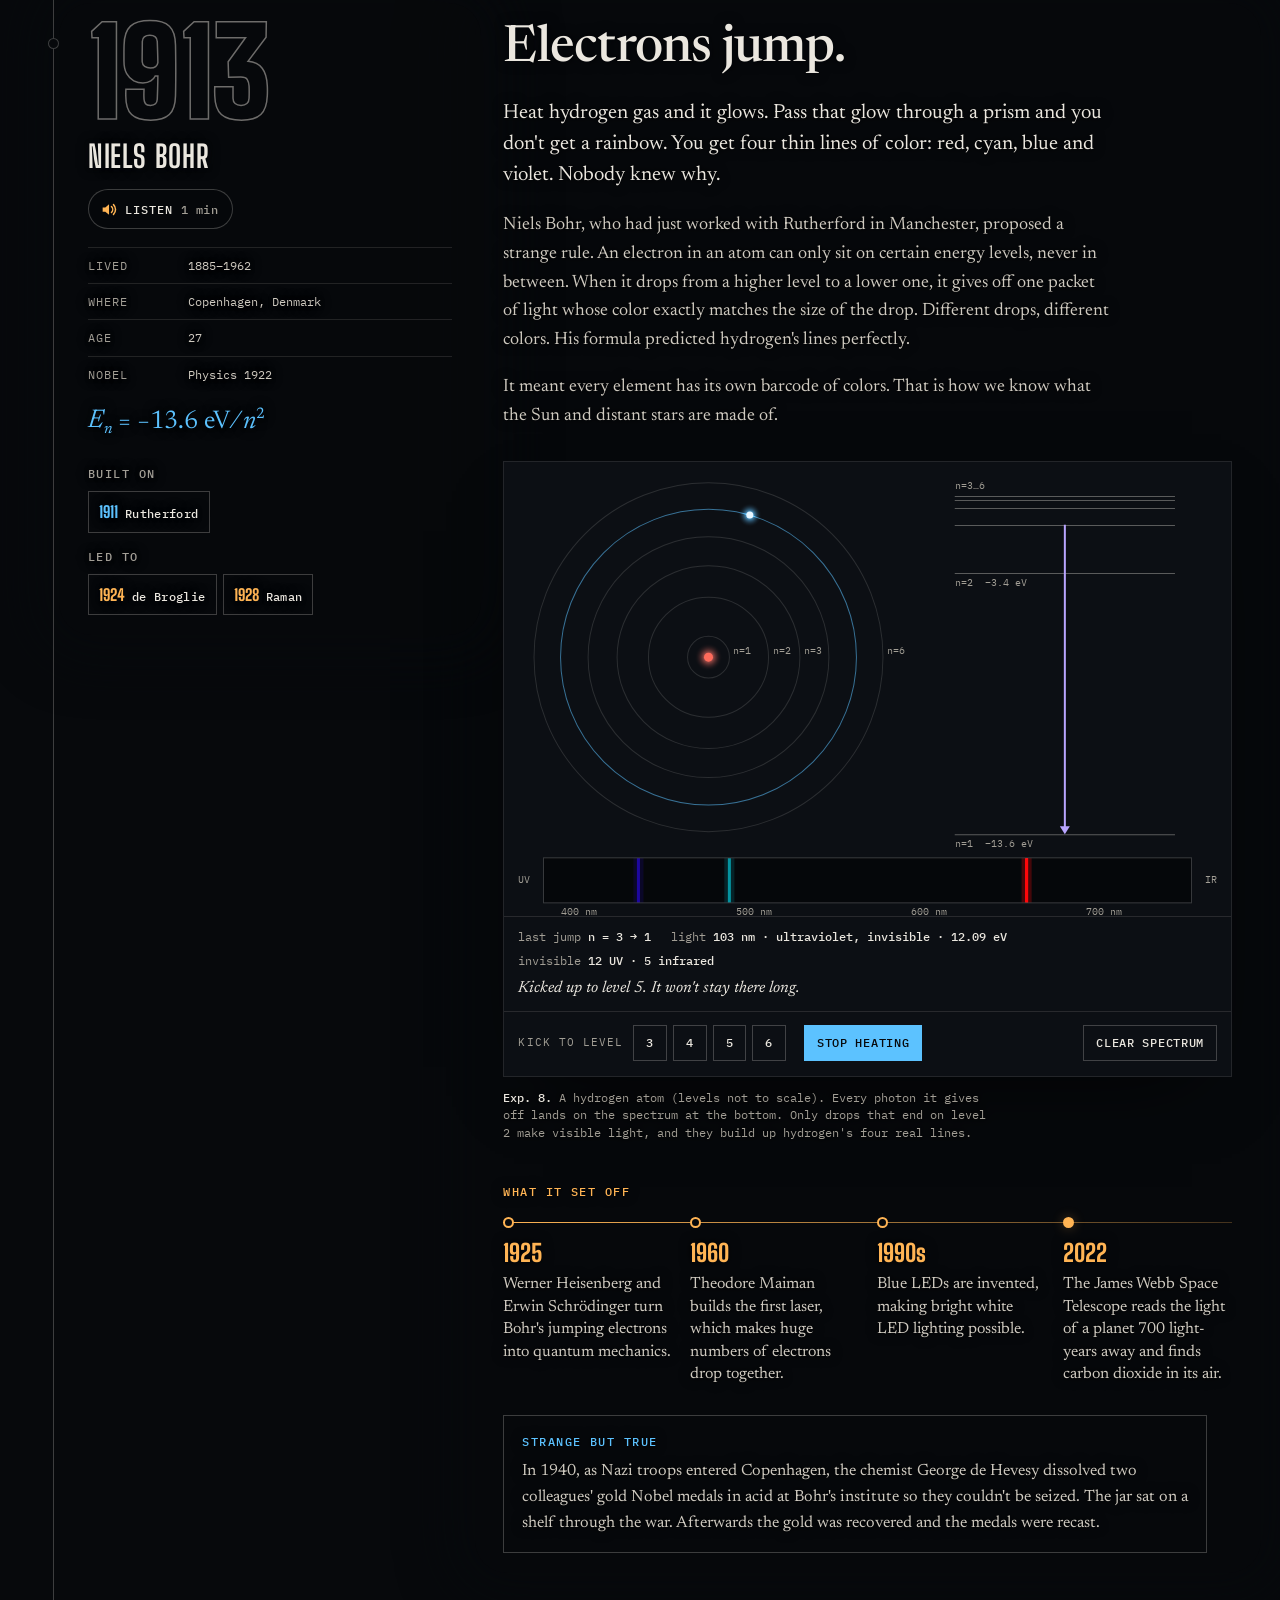
==== commit e44c83ef: "Chain Reaction: readable over the 3D universe, and a Display panel for everyone The text now always " ====
--- a/physics/index.html
+++ b/physics/index.html
@@ -9,12 +9,14 @@
 <link rel="preconnect" href="https://fonts.gstatic.com" crossorigin>
 <link rel="stylesheet" href="https://fonts.googleapis.com/css2?family=Big+Shoulders+Display:wght@500;700;800;900&family=IBM+Plex+Mono:wght@400;500&family=Newsreader:ital,opsz,wght@0,6..72,400;0,6..72,500;1,6..72,400;1,6..72,500&display=swap">
 <link rel="stylesheet" href="css/styles.css">
+<script src="js/prefs.js"></script>
 </head>
 <body>
 
 <canvas id="cosmos" aria-hidden="true"></canvas>
 
 <a class="skip" href="#galileo">Skip to the first discovery</a>
+<button class="skip skip--2" type="button" data-display-open>Display and reading settings</button>
 
 <header class="masthead">
   <div class="masthead-inner">
@@ -24,6 +26,7 @@
       <button class="mast-btn" type="button" id="find-open" aria-haspopup="dialog" aria-label="Find a physicist or discovery"><svg viewBox="0 0 16 16" aria-hidden="true"><circle cx="7" cy="7" r="5" fill="none" stroke="currentColor" stroke-width="1.6"></circle><path d="M11 11l3.5 3.5" stroke="currentColor" stroke-width="1.6" stroke-linecap="round"></path></svg><span>Find</span><kbd>/</kbd></button>
       <a class="mast-btn" href="#map" id="map-open" aria-label="Open the chain map"><svg viewBox="0 0 16 16" aria-hidden="true"><circle cx="3" cy="4" r="2" fill="none" stroke="currentColor" stroke-width="1.5"></circle><circle cx="13" cy="4" r="2" fill="none" stroke="currentColor" stroke-width="1.5"></circle><circle cx="8" cy="12" r="2" fill="none" stroke="currentColor" stroke-width="1.5"></circle><path d="M5 4h6M4 6l3 4.5M12 6l-3 4.5" fill="none" stroke="currentColor" stroke-width="1.3"></path></svg><span>Map</span></a>
       <button class="mast-btn" type="button" id="present-open" aria-haspopup="dialog" aria-label="Present: play the story as full-screen slides"><svg viewBox="0 0 16 16" aria-hidden="true"><rect x="1.5" y="2.5" width="13" height="9" rx="1" fill="none" stroke="currentColor" stroke-width="1.4"></rect><path d="M6.6 4.9v4.2L10.2 7z" fill="currentColor"></path><path d="M5 14h6" stroke="currentColor" stroke-width="1.4" stroke-linecap="round"></path></svg><span>Present</span></button>
+      <button class="mast-btn" type="button" id="display-open" data-display-open aria-haspopup="dialog" aria-label="Display and reading settings" title="Text size, contrast, background, motion and more"><b class="mast-aa" aria-hidden="true">Aa</b><span>Display</span></button>
       <button class="mast-btn mast-btn--icon" type="button" id="motion-toggle" aria-pressed="false" aria-label="Pause background animation" title="Pause or play the background animation"><svg class="i-pause" viewBox="0 0 16 16" aria-hidden="true"><path d="M5.5 3.5v9M10.5 3.5v9" stroke="currentColor" stroke-width="2" stroke-linecap="round"></path></svg><svg class="i-play" viewBox="0 0 16 16" aria-hidden="true"><path d="M5 3v10l8-5z" fill="currentColor"></path></svg></button>
     </div>
   </div>
@@ -905,6 +908,7 @@
           <p>Hand-written HTML, CSS and JavaScript with no libraries, images or videos. Each experiment is a small physics simulation that runs on your device: gravity, induction, electromagnetic waves, random decay, relativity, Coulomb scattering, energy levels, quantum probability, light scattering, neutron chain reactions and a gravitational-wave chirp.</p>
           <p>The universe behind the page is written directly in WebGL2: one shader turns each particle's random numbers into sixteen formations, and the graphics card records every particle's position so they can fly smoothly from one scene to the next.</p>
           <p>Experiments pause when they scroll out of view, and none start moving on their own if your device is set to reduce motion. The pause button in the top bar stops the background too.</p>
+          <p>Made to be read by everyone: the Display button sets text size, contrast, an easy-to-read typeface, spacing, motion and how bright the universe is, and every chapter can be read aloud. Everything works with a keyboard and a screen reader.</p>
         </div>
         <div class="sources">
           <h3 class="label">Sources</h3>
@@ -954,6 +958,112 @@
   <p class="finder-hint"><span>↑ ↓ choose</span><span>Enter open</span><span>Esc close</span></p>
 </dialog>
 
+<dialog class="display" id="display" aria-labelledby="display-title" aria-describedby="display-sub">
+  <form class="display-form" id="display-form" method="dialog">
+    <div class="display-head">
+      <div>
+        <p class="label display-kicker">Make it yours</p>
+        <h2 id="display-title">Display and reading</h2>
+      </div>
+      <button class="display-x" type="submit" value="close" aria-label="Close display settings"><span aria-hidden="true">×</span></button>
+    </div>
+    <p class="sr-only" role="status" id="display-status"></p>
+    <p class="display-sub" id="display-sub">Every change shows straight away and is saved on this device. Anything you leave alone follows your device's own settings.</p>
+
+    <button class="easy" type="button" id="display-easy" aria-pressed="false">
+      <span class="easy-icon" aria-hidden="true">Aa</span>
+      <span class="easy-text"><b>Easiest reading</b><span id="display-easy-state">One tap: larger text, high contrast, a clearer font, wider spacing, and nothing moving.</span></span>
+    </button>
+
+    <fieldset class="opt" id="opt-bg">
+      <legend>3D background</legend>
+      <div class="seg">
+        <label><input type="radio" name="bg" value="vivid"><span>Vivid</span></label>
+        <label><input type="radio" name="bg" value="calm"><span>Calm</span></label>
+        <label><input type="radio" name="bg" value="off"><span>Off</span></label>
+      </div>
+      <p class="opt-hint" data-hint="bg"></p>
+    </fieldset>
+
+    <fieldset class="opt">
+      <legend>Text size</legend>
+      <div class="seg seg--size">
+        <label><input type="radio" name="size" value="1"><span><b class="seg-a" aria-hidden="true">A</b>100%</span></label>
+        <label><input type="radio" name="size" value="2"><span><b class="seg-a seg-a2" aria-hidden="true">A</b>115%</span></label>
+        <label><input type="radio" name="size" value="3"><span><b class="seg-a seg-a3" aria-hidden="true">A</b>130%</span></label>
+        <label><input type="radio" name="size" value="4"><span><b class="seg-a seg-a4" aria-hidden="true">A</b>150%</span></label>
+      </div>
+    </fieldset>
+
+    <fieldset class="opt">
+      <legend>Contrast</legend>
+      <div class="seg">
+        <label><input type="radio" name="contrast" value="standard"><span>Standard</span></label>
+        <label><input type="radio" name="contrast" value="high"><span>High</span></label>
+      </div>
+      <p class="opt-hint" data-hint="contrast"></p>
+    </fieldset>
+
+    <fieldset class="opt">
+      <legend>Typeface</legend>
+      <div class="seg">
+        <label><input type="radio" name="font" value="classic"><span class="face-classic">Classic</span></label>
+        <label><input type="radio" name="font" value="easy"><span class="face-easy">Easy to read</span></label>
+      </div>
+      <p class="opt-hint" data-hint="font"></p>
+    </fieldset>
+
+    <fieldset class="opt">
+      <legend>Spacing</legend>
+      <div class="seg">
+        <label><input type="radio" name="spacing" value="normal"><span>Normal</span></label>
+        <label><input type="radio" name="spacing" value="wide"><span>Wide</span></label>
+      </div>
+      <p class="opt-hint" data-hint="spacing"></p>
+    </fieldset>
+
+    <fieldset class="opt">
+      <legend>Motion</legend>
+      <div class="seg">
+        <label><input type="radio" name="motion" value="on"><span>On</span></label>
+        <label><input type="radio" name="motion" value="off"><span>Off</span></label>
+      </div>
+      <p class="opt-hint" data-hint="motion"></p>
+    </fieldset>
+
+    <fieldset class="opt" id="opt-rate" hidden>
+      <legend>Read-aloud speed</legend>
+      <div class="seg">
+        <label><input type="radio" name="rate" value="slow"><span>Slow</span></label>
+        <label><input type="radio" name="rate" value="normal"><span>Normal</span></label>
+        <label><input type="radio" name="rate" value="fast"><span>Fast</span></label>
+      </div>
+      <p class="opt-hint">Every chapter has a Listen button that reads it to you and highlights each paragraph as it goes.</p>
+    </fieldset>
+
+    <fieldset class="opt">
+      <legend>Keyboard shortcuts</legend>
+      <div class="seg">
+        <label><input type="radio" name="keys" value="on"><span>On</span></label>
+        <label><input type="radio" name="keys" value="off"><span>Off</span></label>
+      </div>
+      <p class="opt-hint" data-hint="keys"></p>
+      <dl class="keys-list">
+        <div class="k-letter"><dt><kbd>/</kbd></dt><dd>Find anyone</dd></div>
+        <div class="k-letter"><dt><kbd>P</kbd></dt><dd>Present mode</dd></div>
+        <div><dt><kbd>Ctrl</kbd> <kbd>K</kbd></dt><dd>Find anyone</dd></div>
+        <div><dt><kbd>←</kbd> <kbd>→</kbd></dt><dd>Previous or next exhibit, or slide</dd></div>
+        <div><dt><kbd>Esc</kbd></dt><dd>Close whatever is open</dd></div>
+      </dl>
+    </fieldset>
+
+    <div class="display-foot">
+      <button class="btn" type="button" id="display-reset">Reset to my device's settings</button>
+      <button class="btn btn--solid" type="submit" value="done">Done</button>
+    </div>
+  </form>
+</dialog>
+
 <div class="cinema" id="cinema" role="dialog" aria-modal="true" aria-label="Present mode" tabindex="-1" hidden>
   <div class="cin-top">
     <p class="cin-brand">Chain <span>Reaction</span></p>
@@ -986,6 +1096,8 @@
 <script src="js/navigator.js"></script>
 <script src="js/cosmos.js"></script>
 <script src="js/cinema.js"></script>
+<script src="js/display.js"></script>
+<script src="js/listen.js"></script>
 <script src="js/main.js"></script>
 </body>
 </html>
--- a/physics/css/styles.css
+++ b/physics/css/styles.css
@@ -53,7 +53,8 @@
 }
 
 /* The 3D universe sits behind everything; a soft vignette over it keeps
-   the edges quiet. Without WebGL2 the page keeps its plain background. */
+   the edges quiet. Without WebGL2, or with the background turned off in
+   Display, the page keeps its plain background. */
 #cosmos {
   position: fixed;
   left: 0;
@@ -64,10 +65,63 @@
   height: 100lvh;
   display: block;
   pointer-events: none;
+  transition: opacity 500ms ease, visibility 0s;
 }
 
 .no-cosmos #cosmos,
 .has-cosmos #hero-canvas {
+  display: none;
+}
+
+.bg-off #cosmos {
+  opacity: 0 !important;
+  visibility: hidden;
+  transition: opacity 400ms ease, visibility 0s 400ms;
+}
+
+.has-cosmos.bg-off body::after,
+.has-cosmos.bg-off .hero-caption {
+  display: none;
+}
+
+/* Reading surfaces: a pool of shadow behind every block of text, feathered
+   at its edges, so particles can drift behind the page without ever
+   crossing a letter at full brightness. */
+:root {
+  --pool: 0.74;
+}
+
+.bg-vivid {
+  --pool: 0.66;
+}
+
+.contrast-high {
+  --pool: 0.95;
+}
+
+/* All the pools share one layer, under every block of text (main.page and
+   .hero-inner each hold theirs), so one pool never dims its neighbor. */
+.has-cosmos main.page {
+  position: relative;
+  z-index: 0;
+}
+
+.has-cosmos :is(.main, .lede, .hero-meta, .map-head, .map-foot, .pocket-head, .pocket-body, .pocket-foot, .onward-grid, .colophon-grid, .site-footer) {
+  position: relative;
+}
+
+.has-cosmos :is(.meta, .main, .lede, .hero-meta, .map-head, .map-foot, .pocket-head, .pocket-body, .pocket-foot, .onward-grid, .colophon-grid, .site-footer)::before {
+  content: "";
+  position: absolute;
+  z-index: -1;
+  inset: -20px calc(var(--gutter) * -0.6);
+  border-radius: 32px;
+  background: rgba(7, 9, 12, var(--pool));
+  box-shadow: 0 0 48px 28px rgba(7, 9, 12, var(--pool));
+  pointer-events: none;
+}
+
+.has-cosmos.bg-off :is(.meta, .main, .lede, .hero-meta, .map-head, .map-foot, .pocket-head, .pocket-body, .pocket-foot, .onward-grid, .colophon-grid, .site-footer)::before {
   display: none;
 }
 
@@ -129,9 +183,10 @@
 }
 
 .skip {
-  position: absolute;
+  position: fixed;
   left: 12px;
-  top: -60px;
+  top: 0;
+  transform: translateY(-120%);
   z-index: 60;
   background: var(--ink);
   color: var(--film);
@@ -142,6 +197,12 @@
 
 .skip:focus {
   top: 12px;
+  transform: none;
+}
+
+.skip--2 {
+  border: 0;
+  cursor: pointer;
 }
 
 .page {
@@ -160,7 +221,7 @@
   top: env(safe-area-inset-top, 0px);
   z-index: 30;
   padding-inline: var(--gutter);
-  background: rgba(7, 9, 12, 0.97);
+  background: var(--film);
   border-bottom: 1px solid var(--rule);
 }
 
@@ -273,6 +334,19 @@
   display: none;
 }
 
+.mast-aa {
+  font-family: var(--font-display);
+  font-size: 1rem;
+  font-weight: 800;
+  line-height: 1;
+  letter-spacing: 0;
+  text-transform: none;
+}
+
+.keys-off .mast-btn kbd {
+  display: none;
+}
+
 .mast-btn kbd {
   font: inherit;
   font-size: 0.64rem;
@@ -329,7 +403,7 @@
   margin: 0;
   font-family: var(--font-display);
   font-weight: 900;
-  font-size: clamp(3.2rem, 16vw, 14rem);
+  font-size: clamp(min(3.2rem, 15vw), 16vw, 14rem);
   line-height: 0.8;
   letter-spacing: -0.005em;
   text-transform: uppercase;
@@ -724,9 +798,12 @@
 
 .chainmap.is-v .node .n-idea {
   display: block;
+  overflow-wrap: anywhere;
+  hyphens: auto;
 }
 
 .chainmap.is-v .node .n-name {
+  overflow-wrap: anywhere;
   font-family: var(--font-display);
   font-weight: 700;
   font-size: 1.05rem;
@@ -809,6 +886,7 @@
 
 .fuse {
   position: absolute;
+  z-index: 1;
   left: 5px;
   top: 0;
   bottom: 0;
@@ -854,6 +932,7 @@
 .chapter::before {
   content: "";
   position: absolute;
+  z-index: 2;
   left: 0;
   top: calc(clamp(72px, 10vw, 140px) + 0.9rem);
   width: 11px;
@@ -901,6 +980,7 @@
 }
 
 .who {
+  overflow-wrap: anywhere;
   margin: 18px 0 0;
   font-family: var(--font-display);
   font-weight: 700;
@@ -1636,10 +1716,12 @@
   background: var(--film);
   padding: 18px 20px;
   display: grid;
+  grid-template-columns: minmax(0, 1fr);
   gap: 4px;
 }
 
 .open b {
+  overflow-wrap: anywhere;
   font-family: var(--font-display);
   font-weight: 700;
   font-size: 1.35rem;
@@ -1785,7 +1867,7 @@
   bottom: 0;
   z-index: 40;
   padding: 10px var(--gutter) calc(10px + env(safe-area-inset-bottom, 0px));
-  background: rgba(7, 9, 12, 0.97);
+  background: var(--film);
   border-top: 1px solid var(--rule-strong);
   box-shadow: 0 -20px 40px -20px rgba(0, 0, 0, 0.9);
 }
@@ -2176,7 +2258,8 @@
   display: none;
 }
 
-.no-cosmos .cinema {
+.no-cosmos .cinema,
+.bg-off .cinema {
   background:
     radial-gradient(70% 80% at 80% 50%, rgba(92, 194, 255, 0.1), rgba(92, 194, 255, 0) 70%),
     var(--film);
@@ -2612,6 +2695,11 @@
     position: static;
   }
 
+  .has-cosmos .meta {
+    position: relative;
+    top: auto;
+  }
+
   .map-head {
     grid-template-columns: minmax(0, 1fr);
   }
@@ -2757,8 +2845,29 @@
 }
 
 @media (max-width: 420px) {
-  .now {
+  .now,
+  #motion-toggle {
     display: none;
+  }
+
+  .wordmark {
+    font-size: min(1.15rem, 4.9vw);
+  }
+}
+
+@media (max-width: 360px) {
+  .wordmark {
+    font-size: 4.4vw;
+    letter-spacing: 0.02em;
+  }
+
+  .mast-actions,
+  .masthead-inner {
+    gap: 6px;
+  }
+
+  .mast-btn {
+    padding: 6px 7px;
   }
 
   .mast-actions {
@@ -2784,3 +2893,834 @@
     animation: none;
   }
 }
+
+/* ---------- The reader's display choices (set in the Display panel) ---------- */
+
+html.ts-2 {
+  font-size: 115%;
+}
+
+html.ts-3 {
+  font-size: 130%;
+}
+
+html.ts-4 {
+  font-size: 150%;
+}
+
+/* With larger text, the top bar keeps to icons until there is room. */
+@media (max-width: 1180px) {
+  :is(.ts-3, .ts-4) .mast-btn span,
+  :is(.ts-3, .ts-4) .mast-btn kbd {
+    display: none;
+  }
+}
+
+.contrast-high {
+  --ink: #ffffff;
+  --ink-soft: #f6f3ee;
+  --muted: #dcd8cf;
+  --rule: rgba(255, 255, 255, 0.32);
+  --rule-strong: rgba(255, 255, 255, 0.62);
+  --plate-edge: rgba(255, 255, 255, 0.32);
+  --glow: #8fd8ff;
+  --glow-soft: rgba(143, 216, 255, 0.45);
+  --amber: #ffc56e;
+  --red: #ff8e82;
+}
+
+.contrast-high .year {
+  -webkit-text-stroke-color: rgba(255, 255, 255, 0.85);
+}
+
+.contrast-high a {
+  text-decoration-thickness: 2px;
+}
+
+.contrast-high :focus-visible {
+  outline-width: 3px;
+}
+
+.has-cosmos.contrast-high .chainmap,
+.has-cosmos.contrast-high .map-info,
+.has-cosmos.contrast-high .chip {
+  background: var(--plate);
+}
+
+.font-easy {
+  --font-body: "Atkinson Hyperlegible", Verdana, "Segoe UI", system-ui, sans-serif;
+  --font-mono: "Atkinson Hyperlegible", Verdana, "Segoe UI", system-ui, sans-serif;
+}
+
+.font-easy .quote p,
+.font-easy .lede em {
+  font-style: normal;
+}
+
+.font-easy :is(.label, .facts dt, .btn, .mast-btn, .readout, .group-label) {
+  letter-spacing: 0.03em;
+}
+
+.spacing-wide body {
+  line-height: 1.9;
+}
+
+.spacing-wide :is(.story p, .story p:first-child, .lede, .quote p, figcaption, .links .what, .map-intro, .pocket-head p, .onward-intro p, .colophon-intro p, .cin-line, .cin-fact) {
+  line-height: 1.95;
+  letter-spacing: 0.03em;
+  word-spacing: 0.12em;
+}
+
+.spacing-wide .story p {
+  margin-bottom: 1.7em;
+}
+
+.spacing-wide .story {
+  max-width: 34rem;
+}
+
+html.motion-off {
+  scroll-behavior: auto;
+}
+
+.motion-off *,
+.motion-off *::before,
+.motion-off *::after {
+  animation-duration: 1ms !important;
+  animation-delay: 0ms !important;
+  animation-iteration-count: 1 !important;
+  transition-duration: 1ms !important;
+  transition-delay: 0ms !important;
+}
+
+.motion-off .cin-progress button[aria-current="step"]::after,
+.motion-off .edge.is-hot {
+  animation: none !important;
+}
+
+/* Read by screen readers, not shown. */
+.sr-only {
+  position: absolute;
+  width: 1px;
+  height: 1px;
+  margin: -1px;
+  padding: 0;
+  overflow: hidden;
+  clip: rect(0 0 0 0);
+  white-space: nowrap;
+  border: 0;
+}
+
+/* ---------- The Display panel ---------- */
+
+.display {
+  position: fixed;
+  inset: 0 0 0 auto;
+  width: min(430px, 100vw);
+  max-width: none;
+  height: 100%;
+  max-height: none;
+  margin: 0;
+  padding: 0;
+  border: 0;
+  border-left: 1px solid var(--rule-strong);
+  background: var(--plate);
+  color: var(--ink);
+  box-shadow: -40px 0 100px -30px rgba(0, 0, 0, 0.95);
+  overflow-y: auto;
+  overscroll-behavior: contain;
+}
+
+.display::backdrop {
+  background: rgba(3, 4, 6, 0.4);
+}
+
+@media (prefers-reduced-motion: no-preference) {
+  .display[open] {
+    animation: display-in 300ms cubic-bezier(0.2, 0.7, 0.2, 1);
+  }
+}
+
+@keyframes display-in {
+  from {
+    transform: translateX(40px);
+    opacity: 0;
+  }
+}
+
+.display-form {
+  padding: calc(18px + env(safe-area-inset-top, 0px)) 24px calc(28px + env(safe-area-inset-bottom, 0px));
+}
+
+.display-head {
+  display: flex;
+  align-items: flex-start;
+  justify-content: space-between;
+  gap: 16px;
+}
+
+.display-kicker {
+  margin: 6px 0 6px;
+  color: var(--amber);
+}
+
+.display h2 {
+  margin: 0;
+  font-family: var(--font-display);
+  font-weight: 800;
+  font-size: 1.7rem;
+  line-height: 1;
+  letter-spacing: 0.02em;
+  text-transform: uppercase;
+}
+
+.display-x {
+  appearance: none;
+  -webkit-appearance: none;
+  flex: none;
+  width: 44px;
+  height: 44px;
+  display: grid;
+  place-items: center;
+  border: 1px solid var(--rule-strong);
+  background: transparent;
+  color: var(--ink);
+  font-size: 1.5rem;
+  line-height: 1;
+  cursor: pointer;
+}
+
+.display-x:hover {
+  border-color: var(--ink);
+}
+
+.display-sub {
+  margin: 12px 0 0;
+  font-size: 0.95rem;
+  line-height: 1.5;
+  color: var(--ink-soft);
+}
+
+.easy {
+  appearance: none;
+  -webkit-appearance: none;
+  display: flex;
+  align-items: center;
+  gap: 14px;
+  width: 100%;
+  margin: 20px 0 6px;
+  padding: 14px 16px;
+  border: 1px solid var(--amber);
+  background: rgba(255, 180, 84, 0.08);
+  color: var(--ink);
+  font: inherit;
+  text-align: left;
+  cursor: pointer;
+}
+
+.easy:hover {
+  background: rgba(255, 180, 84, 0.16);
+}
+
+.easy-icon {
+  flex: none;
+  width: 46px;
+  height: 46px;
+  display: grid;
+  place-items: center;
+  border-radius: 50%;
+  background: var(--amber);
+  color: var(--film);
+  font-family: var(--font-display);
+  font-weight: 800;
+  font-size: 1.25rem;
+}
+
+.easy-text {
+  display: grid;
+  gap: 3px;
+  font-size: 0.92rem;
+  line-height: 1.4;
+  color: var(--ink-soft);
+}
+
+.easy-text b {
+  font-family: var(--font-mono);
+  font-size: 0.78rem;
+  font-weight: 500;
+  letter-spacing: 0.1em;
+  text-transform: uppercase;
+  color: var(--amber);
+}
+
+.easy[aria-pressed="true"] {
+  background: var(--amber);
+}
+
+.easy[aria-pressed="true"] .easy-text,
+.easy[aria-pressed="true"] .easy-text b {
+  color: var(--film);
+}
+
+.easy[aria-pressed="true"] .easy-icon {
+  background: var(--film);
+  color: var(--amber);
+}
+
+.opt {
+  margin: 0;
+  padding: 18px 0 16px;
+  border: 0;
+  border-top: 1px solid var(--rule);
+  min-width: 0;
+}
+
+.opt:first-of-type {
+  border-top: 0;
+}
+
+.opt legend {
+  float: left;
+  width: 100%;
+  margin: 0 0 10px;
+  padding: 0;
+  font-family: var(--font-mono);
+  font-size: 0.75rem;
+  font-weight: 500;
+  letter-spacing: 0.12em;
+  text-transform: uppercase;
+  color: var(--muted);
+}
+
+.opt legend + * {
+  clear: both;
+}
+
+.opt[disabled] .seg {
+  opacity: 0.45;
+}
+
+.seg {
+  display: grid;
+  grid-auto-flow: column;
+  grid-auto-columns: minmax(0, 1fr);
+  border: 1px solid var(--rule-strong);
+}
+
+.seg label {
+  position: relative;
+  display: block;
+  cursor: pointer;
+}
+
+.seg input {
+  position: absolute;
+  inset: 0;
+  width: 100%;
+  height: 100%;
+  margin: 0;
+  opacity: 0;
+  cursor: pointer;
+}
+
+.seg label > span {
+  display: flex;
+  align-items: center;
+  justify-content: center;
+  gap: 6px;
+  min-height: 46px;
+  padding: 8px 8px;
+  border-left: 1px solid var(--rule);
+  font-family: var(--font-mono);
+  font-size: 0.78rem;
+  font-weight: 500;
+  letter-spacing: 0.04em;
+  line-height: 1.2;
+  text-align: center;
+  color: var(--ink-soft);
+  transition: background-color 140ms ease, color 140ms ease;
+}
+
+.seg label:first-child > span {
+  border-left: 0;
+}
+
+.seg label:hover > span {
+  background: rgba(235, 231, 223, 0.07);
+  color: var(--ink);
+}
+
+.seg input:checked + span {
+  background: var(--ink);
+  color: var(--film);
+}
+
+.seg input:focus-visible + span {
+  position: relative;
+  z-index: 1;
+  outline: 2px solid var(--glow);
+  outline-offset: 2px;
+}
+
+.seg--size label > span {
+  flex-direction: column;
+  gap: 1px;
+  font-size: 0.66rem;
+}
+
+.seg-a {
+  font-family: var(--font-body);
+  font-size: 0.95rem;
+  font-weight: 500;
+  line-height: 1;
+}
+
+.seg-a2 {
+  font-size: 1.1rem;
+}
+
+.seg-a3 {
+  font-size: 1.28rem;
+}
+
+.seg-a4 {
+  font-size: 1.5rem;
+}
+
+.face-classic,
+.face-easy {
+  font-size: 1rem !important;
+  letter-spacing: 0 !important;
+}
+
+.face-classic {
+  font-family: "Newsreader", "Iowan Old Style", Georgia, serif !important;
+}
+
+.face-easy {
+  font-family: "Atkinson Hyperlegible", Verdana, "Segoe UI", sans-serif !important;
+}
+
+.opt-hint {
+  margin: 10px 0 0;
+  font-size: 0.9rem;
+  line-height: 1.45;
+  color: var(--muted);
+}
+
+.opt-hint:empty {
+  display: none;
+}
+
+.keys-list {
+  display: grid;
+  gap: 6px;
+  margin: 14px 0 0;
+  font-size: 0.88rem;
+}
+
+.keys-list div {
+  display: grid;
+  grid-template-columns: 7.5em minmax(0, 1fr);
+  gap: 10px;
+  align-items: baseline;
+}
+
+.keys-list dd {
+  margin: 0;
+  color: var(--ink-soft);
+}
+
+.keys-list kbd,
+.player kbd {
+  display: inline-block;
+  min-width: 1.9em;
+  padding: 2px 6px;
+  border: 1px solid var(--rule-strong);
+  border-bottom-width: 2px;
+  font-family: var(--font-mono);
+  font-size: 0.72rem;
+  text-align: center;
+  color: var(--ink);
+}
+
+.keys-off .keys-list .k-letter {
+  opacity: 0.5;
+}
+
+.keys-off .keys-list .k-letter dd::after {
+  content: " (off)";
+}
+
+.display-foot {
+  display: flex;
+  flex-wrap: wrap;
+  justify-content: space-between;
+  gap: 10px;
+  padding-top: 18px;
+  border-top: 1px solid var(--rule);
+}
+
+.display-foot .btn {
+  min-height: 44px;
+}
+
+@media (max-width: 640px) {
+  .display {
+    inset: auto 0 0 0;
+    width: 100%;
+    height: auto;
+    max-height: 90dvh;
+    border-left: 0;
+    border-top: 1px solid var(--rule-strong);
+    border-radius: 16px 16px 0 0;
+  }
+
+  @media (prefers-reduced-motion: no-preference) {
+    .display[open] {
+      animation-name: display-up;
+    }
+  }
+
+  .display-form {
+    padding: 16px 18px calc(24px + env(safe-area-inset-bottom, 0px));
+  }
+}
+
+@keyframes display-up {
+  from {
+    transform: translateY(40px);
+    opacity: 0;
+  }
+}
+
+/* ---------- Read aloud ---------- */
+
+.listen {
+  appearance: none;
+  -webkit-appearance: none;
+  display: inline-flex;
+  align-items: center;
+  gap: 8px;
+  margin-top: 16px;
+  min-height: 40px;
+  padding: 7px 14px 7px 11px;
+  border: 1px solid var(--rule-strong);
+  border-radius: 999px;
+  background: rgba(7, 9, 12, 0.7);
+  color: var(--ink);
+  font-family: var(--font-mono);
+  font-size: 0.75rem;
+  font-weight: 500;
+  letter-spacing: 0.08em;
+  text-transform: uppercase;
+  text-shadow: none;
+  cursor: pointer;
+}
+
+.listen svg {
+  width: 17px;
+  height: 17px;
+  flex: none;
+  color: var(--amber);
+}
+
+.listen-time {
+  color: var(--muted);
+  letter-spacing: 0.04em;
+  text-transform: none;
+}
+
+.listen:hover,
+.listen.is-on {
+  border-color: var(--amber);
+}
+
+.listen.is-on {
+  background: rgba(255, 180, 84, 0.16);
+}
+
+.is-reading {
+  background: rgba(255, 180, 84, 0.11);
+  box-shadow: 0 0 0 10px rgba(255, 180, 84, 0.11);
+  color: var(--ink);
+  transition: background-color 300ms ease, box-shadow 300ms ease;
+}
+
+.story p.is-reading {
+  color: var(--ink);
+}
+
+.contrast-high .is-reading {
+  background: rgba(255, 197, 110, 0.18);
+  box-shadow: 0 0 0 10px rgba(255, 197, 110, 0.18);
+  outline: 2px solid var(--amber);
+  outline-offset: 10px;
+}
+
+.player {
+  position: fixed;
+  left: 50%;
+  bottom: calc(16px + env(safe-area-inset-bottom, 0px));
+  z-index: 40;
+  transform: translateX(-50%);
+  display: flex;
+  align-items: center;
+  gap: 4px;
+  max-width: calc(100vw - 24px);
+  padding: 6px;
+  border: 1px solid var(--rule-strong);
+  border-radius: 999px;
+  background: rgba(12, 15, 20, 0.98);
+  box-shadow: 0 18px 50px -12px rgba(0, 0, 0, 0.9);
+}
+
+.player[hidden] {
+  display: none;
+}
+
+body.is-exhibit .player {
+  bottom: calc(92px + env(safe-area-inset-bottom, 0px));
+}
+
+body.is-cinema .player {
+  display: none;
+}
+
+.pl-btn {
+  appearance: none;
+  -webkit-appearance: none;
+  flex: none;
+  width: 42px;
+  height: 42px;
+  display: grid;
+  place-items: center;
+  border: 0;
+  border-radius: 50%;
+  background: transparent;
+  color: var(--ink);
+  cursor: pointer;
+}
+
+.pl-btn:hover {
+  background: rgba(235, 231, 223, 0.1);
+}
+
+.pl-btn svg {
+  width: 16px;
+  height: 16px;
+}
+
+.pl-main {
+  background: var(--amber);
+  color: var(--film);
+}
+
+.pl-main:hover {
+  background: var(--ink);
+}
+
+.player .i-play,
+.player:not(.is-playing) .i-pause {
+  display: none;
+}
+
+.player:not(.is-playing) .i-play {
+  display: block;
+}
+
+.pl-rate {
+  width: auto;
+  min-width: 42px;
+  padding: 0 8px;
+  border-radius: 999px;
+  font-family: var(--font-mono);
+  font-size: 0.75rem;
+  font-weight: 500;
+}
+
+.pl-what {
+  display: grid;
+  min-width: 0;
+  margin: 0 8px 0 6px;
+  line-height: 1.2;
+  font-family: var(--font-mono);
+  font-size: 0.68rem;
+  color: var(--muted);
+}
+
+.pl-what b {
+  max-width: 13em;
+  overflow: hidden;
+  text-overflow: ellipsis;
+  white-space: nowrap;
+  font-family: var(--font-display);
+  font-size: 0.95rem;
+  font-weight: 700;
+  letter-spacing: 0.03em;
+  text-transform: uppercase;
+  color: var(--ink);
+}
+
+.pl-note {
+  position: absolute;
+  left: 50%;
+  bottom: calc(100% + 8px);
+  transform: translateX(-50%);
+  margin: 0;
+  padding: 6px 12px;
+  border: 1px solid var(--rule-strong);
+  background: var(--film);
+  font-family: var(--font-mono);
+  font-size: 0.75rem;
+  white-space: nowrap;
+  color: var(--ink);
+}
+
+.pl-note:empty {
+  display: none;
+}
+
+@media (max-width: 760px) {
+  body.is-exhibit .player {
+    bottom: calc(150px + env(safe-area-inset-bottom, 0px));
+  }
+}
+
+@media (max-width: 420px) {
+  .pl-what b {
+    max-width: 7.5em;
+  }
+
+  .pl-btn {
+    width: 40px;
+    height: 40px;
+  }
+}
+
+/* ---------- Device settings the page follows by itself ---------- */
+
+@media (prefers-reduced-transparency: reduce) {
+  :root:root {
+    --pool: 0.95;
+  }
+
+  .has-cosmos .chainmap,
+  .has-cosmos .map-info,
+  .has-cosmos .chip {
+    background: var(--plate);
+  }
+}
+
+/* Windows high contrast and other forced color modes: the system picks
+   every color, so the universe and the decorative glows step aside. */
+@media (forced-colors: active) {
+  #cosmos,
+  .has-cosmos body::after,
+  .hero::after,
+  .has-cosmos :is(.meta, .main, .lede, .hero-meta, .map-head, .map-foot, .pocket-head, .pocket-body, .pocket-foot, .onward-grid, .colophon-grid, .site-footer)::before {
+    display: none;
+  }
+
+  .year {
+    color: CanvasText;
+    -webkit-text-stroke: 0;
+  }
+
+  .seg input:checked + span,
+  .easy[aria-pressed="true"],
+  .btn[aria-pressed="true"] {
+    forced-color-adjust: none;
+    background: Highlight;
+    color: HighlightText;
+  }
+
+  .is-reading {
+    outline: 2px solid Highlight;
+    outline-offset: 6px;
+  }
+
+  .fuse-fill,
+  .fuse-spark {
+    forced-color-adjust: none;
+    background: Highlight;
+    box-shadow: none;
+  }
+}
+
+/* ---------- Print: black ink on white paper, for handouts ---------- */
+
+@media print {
+  :root {
+    --film: #fff;
+    --plate: #fff;
+    --ink: #000;
+    --ink-soft: #111;
+    --muted: #444;
+    --rule: #bbb;
+    --rule-strong: #888;
+    --glow: #0a5a91;
+    --amber: #8a4b00;
+    --red: #a01d10;
+  }
+
+  html,
+  body {
+    background: #fff !important;
+    color: #000;
+  }
+
+  #cosmos,
+  body::after,
+  .skip,
+  .masthead,
+  .hero canvas,
+  .hero::after,
+  .hero-actions,
+  .hero-caption,
+  .fuse,
+  .chapter::before,
+  .listen,
+  .player,
+  .exhibit-bar,
+  .fig .plate,
+  .chainmap,
+  .map-legend,
+  .map-info,
+  .cinema,
+  dialog,
+  :is(.meta, .main, .lede, .hero-meta, .map-head, .map-foot, .pocket-head, .pocket-body, .pocket-foot, .onward-grid, .colophon-grid, .site-footer)::before {
+    display: none !important;
+  }
+
+  * {
+    text-shadow: none !important;
+    box-shadow: none !important;
+  }
+
+  .year,
+  h1 .outline {
+    color: #000 !important;
+    -webkit-text-stroke: 0 !important;
+  }
+
+  .meta {
+    position: static !important;
+  }
+
+  .chip,
+  .has-cosmos .chip {
+    background: #fff !important;
+  }
+
+  .chapter {
+    break-inside: auto;
+    padding-block: 28px;
+  }
+
+  h2,
+  .who,
+  .year {
+    break-after: avoid;
+  }
+}
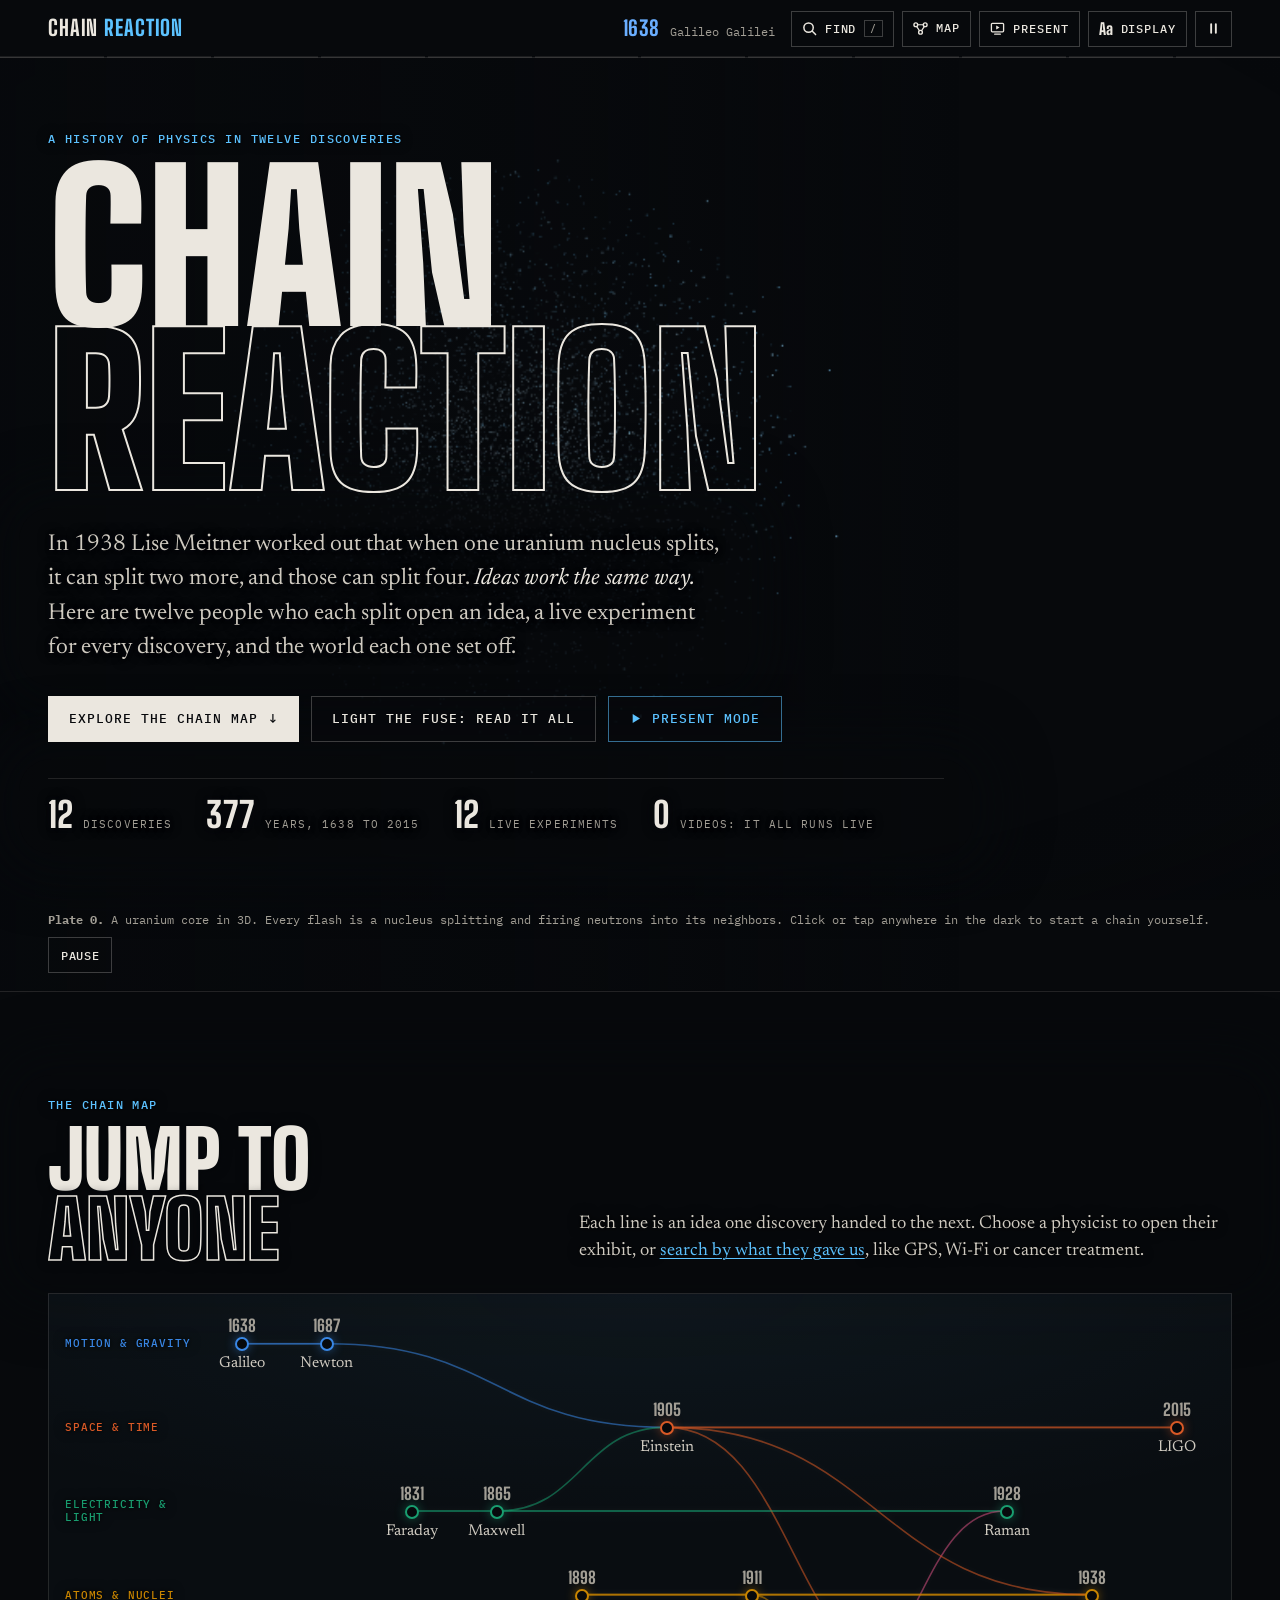
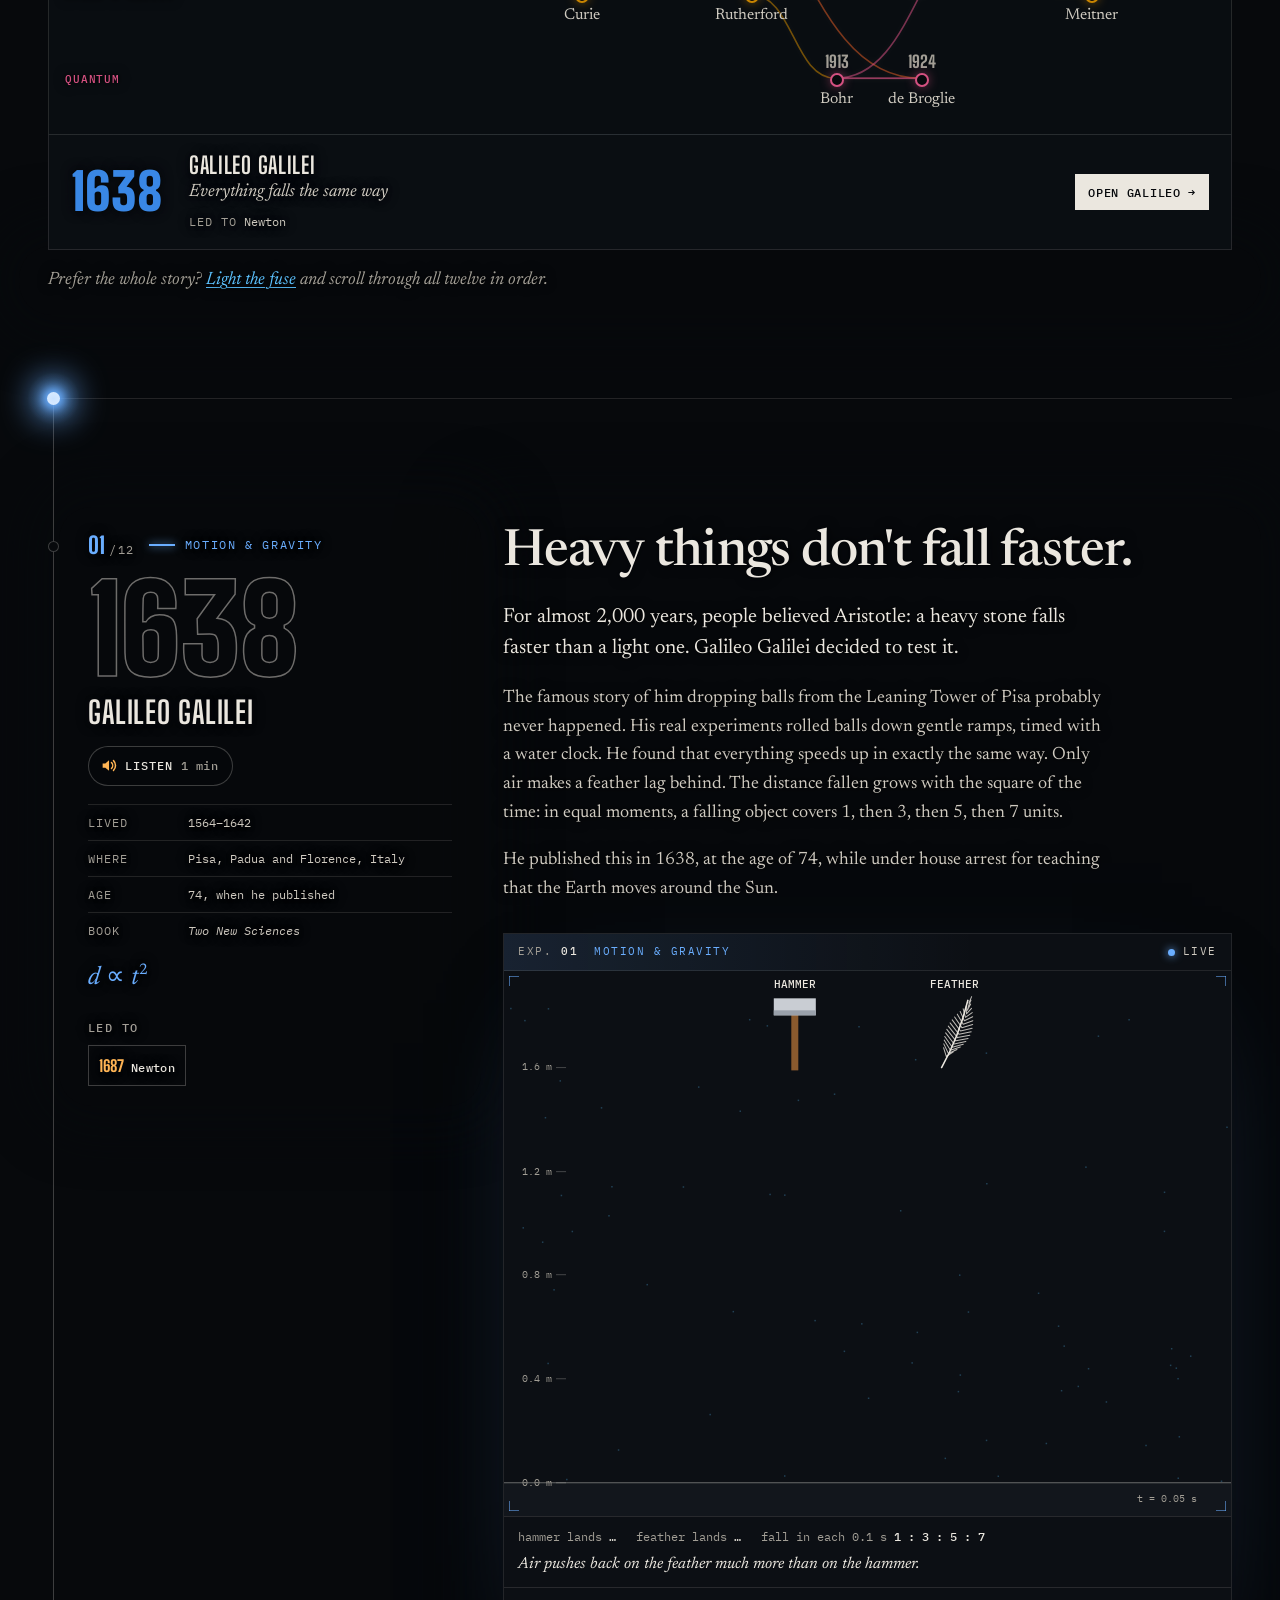
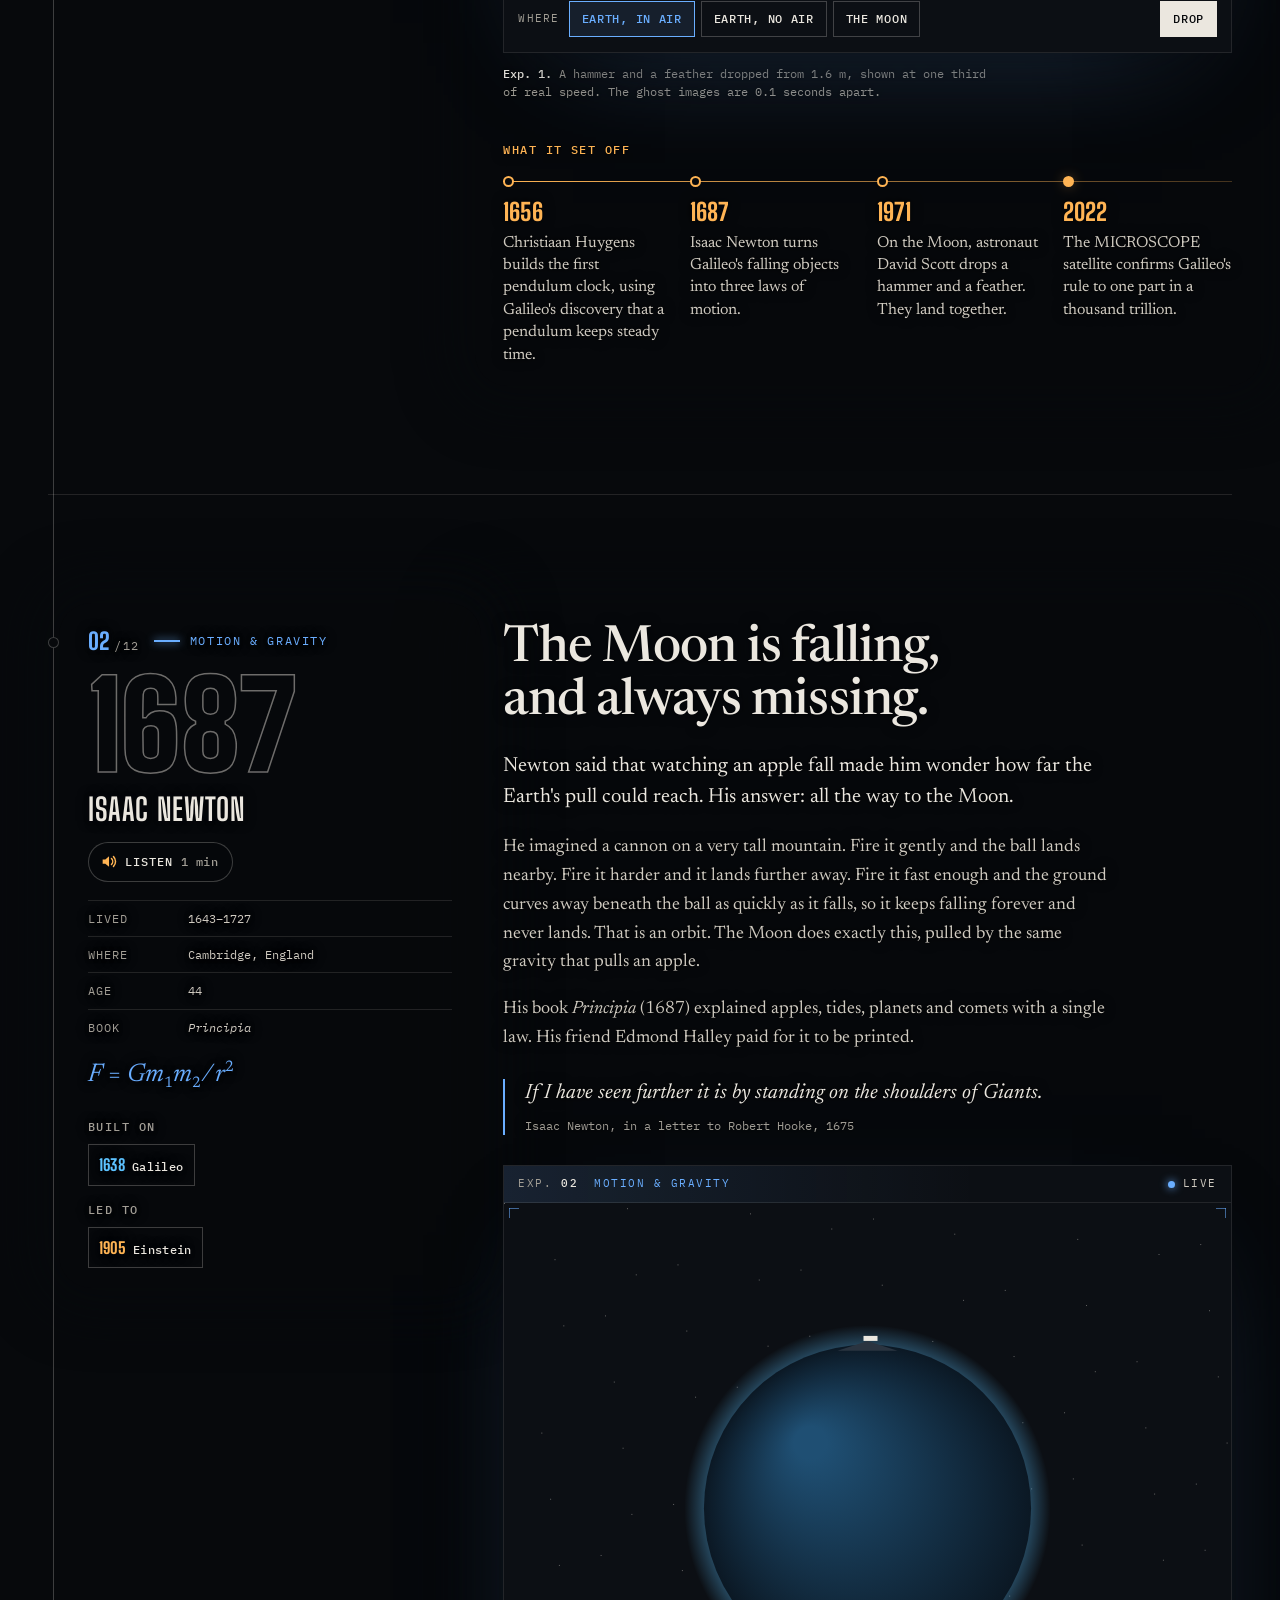
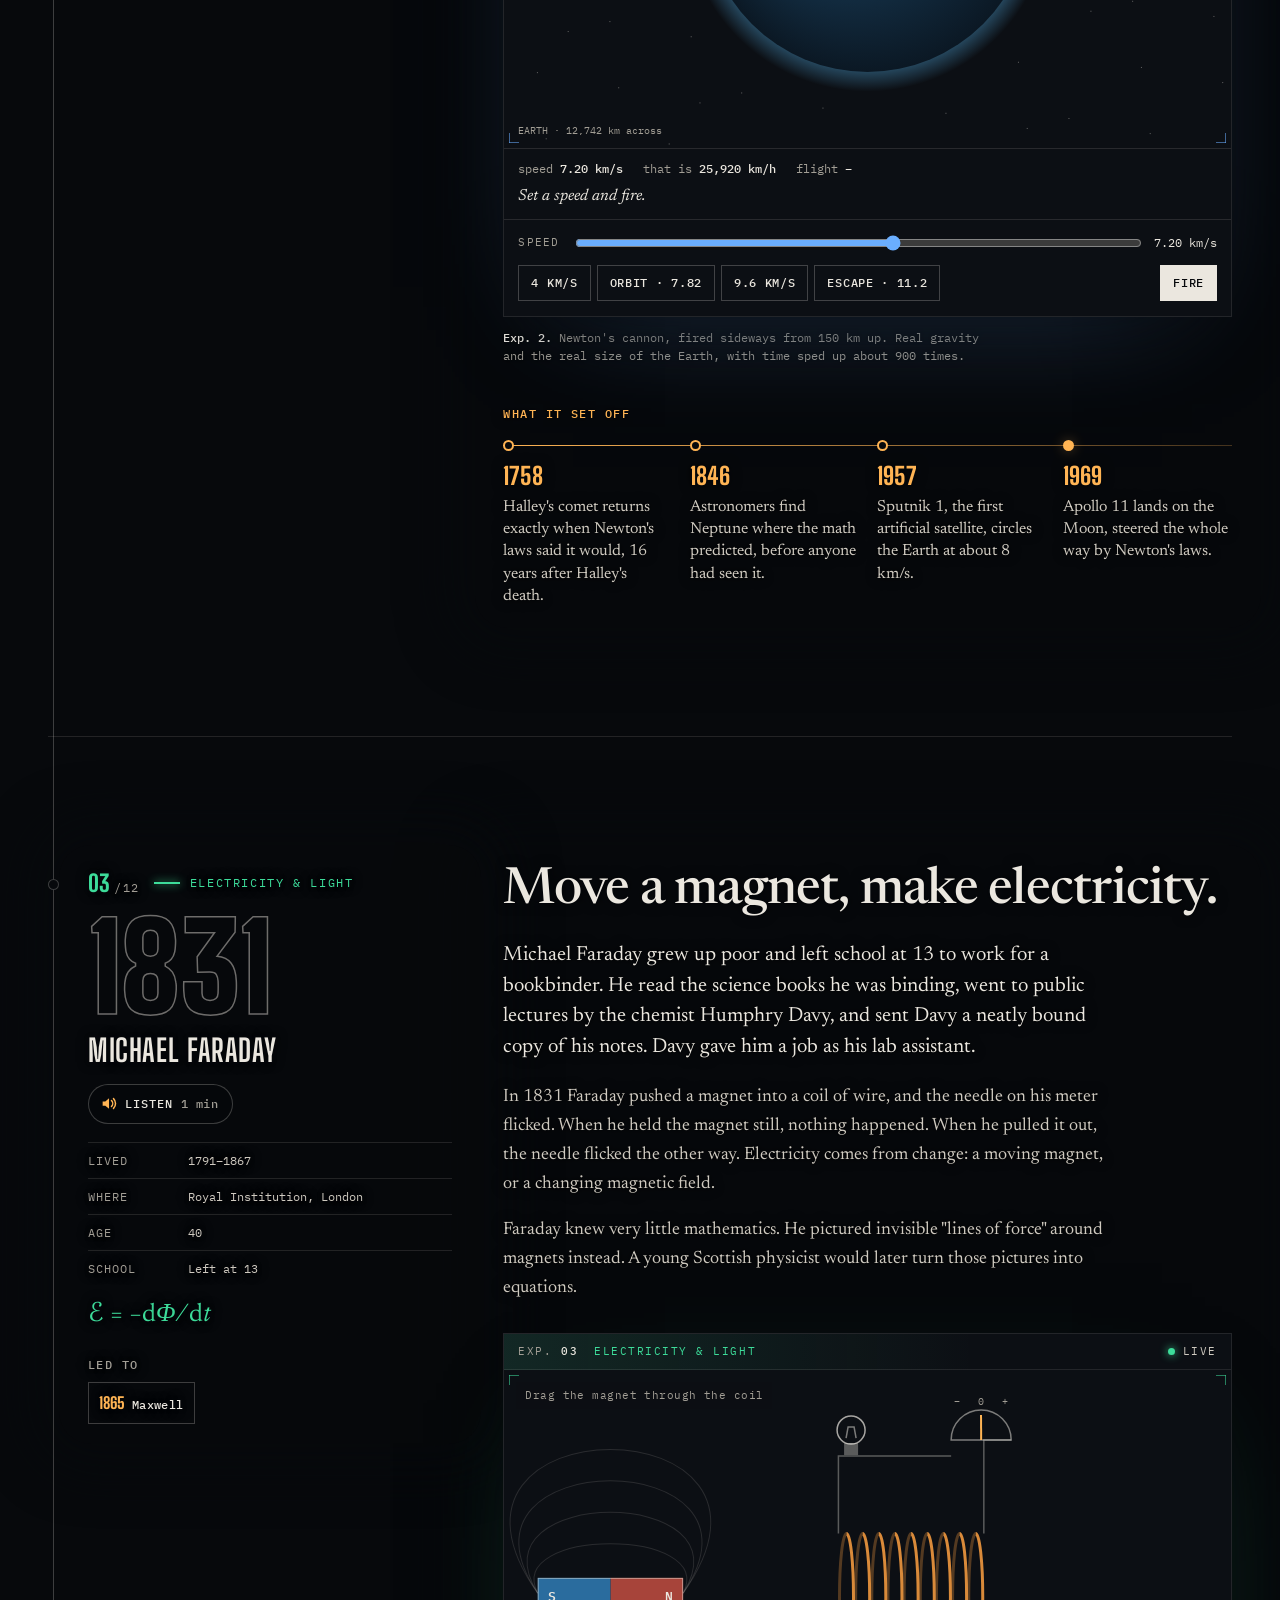
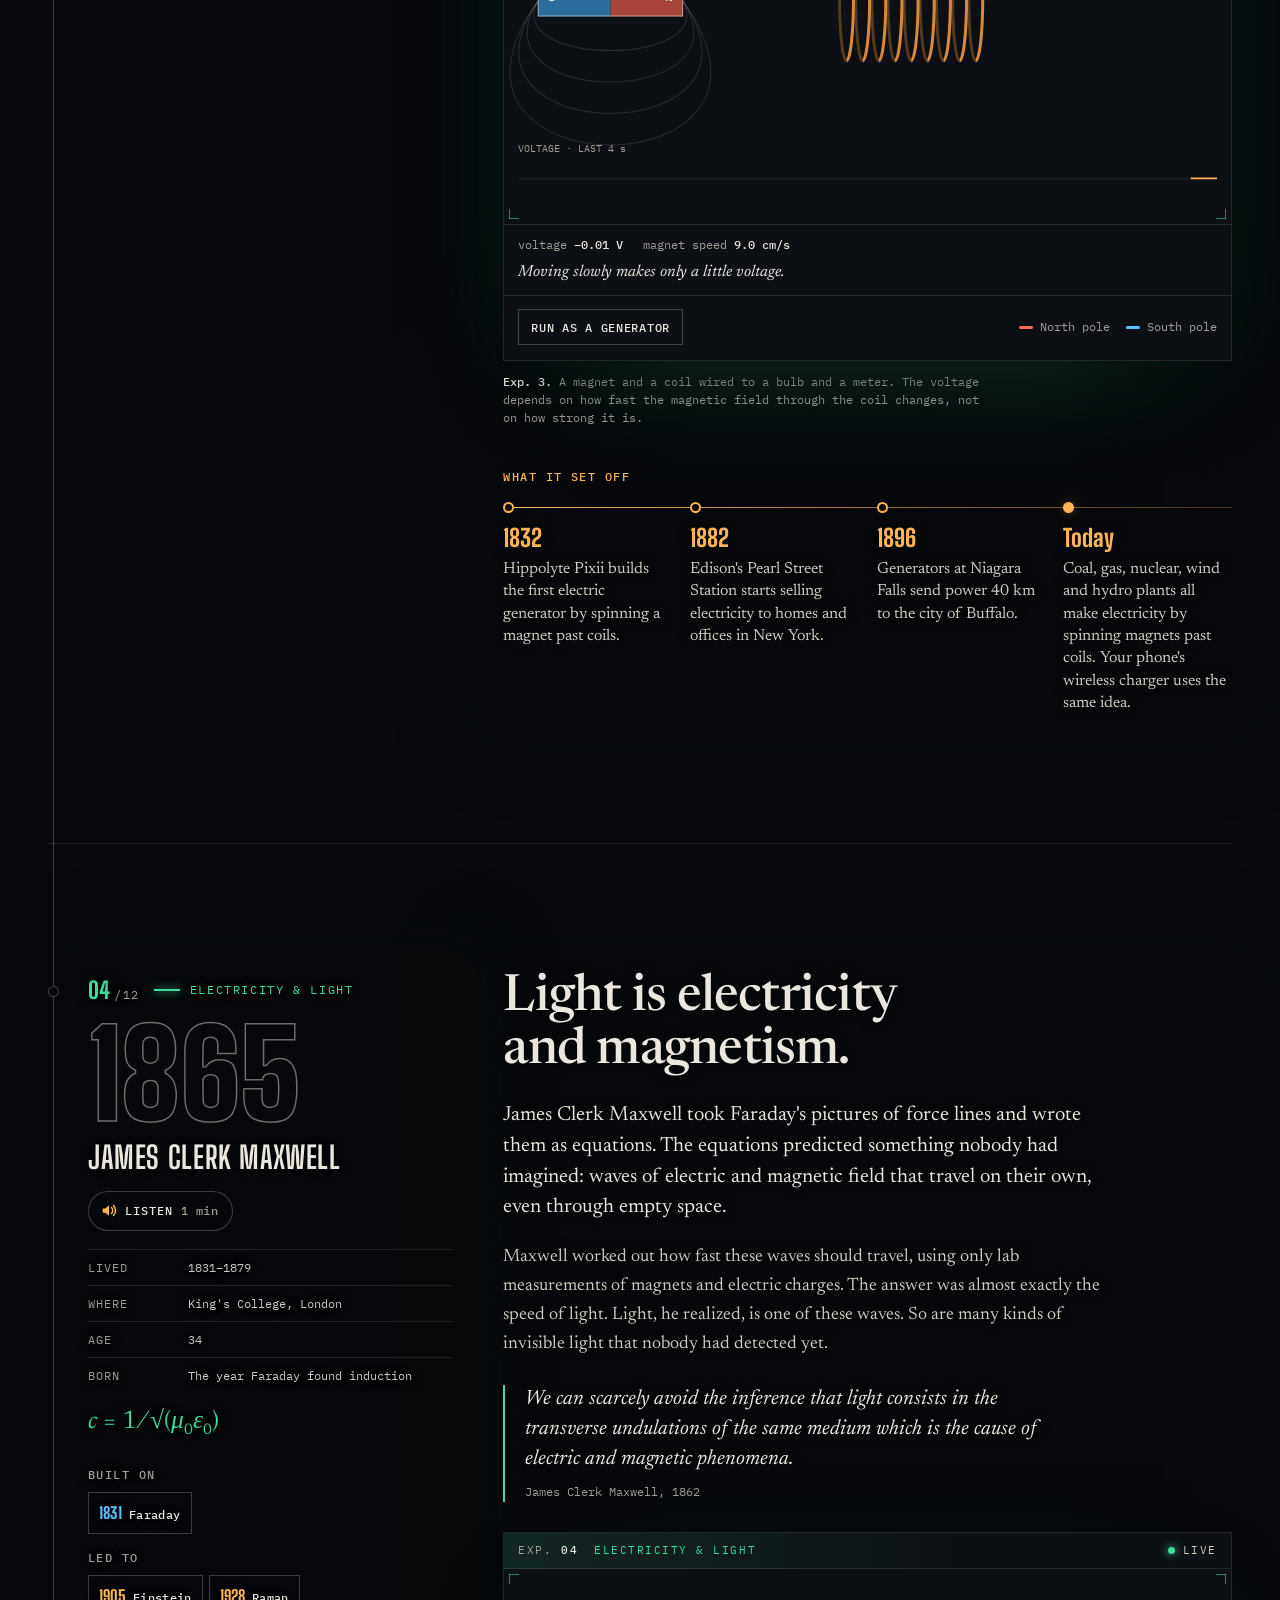
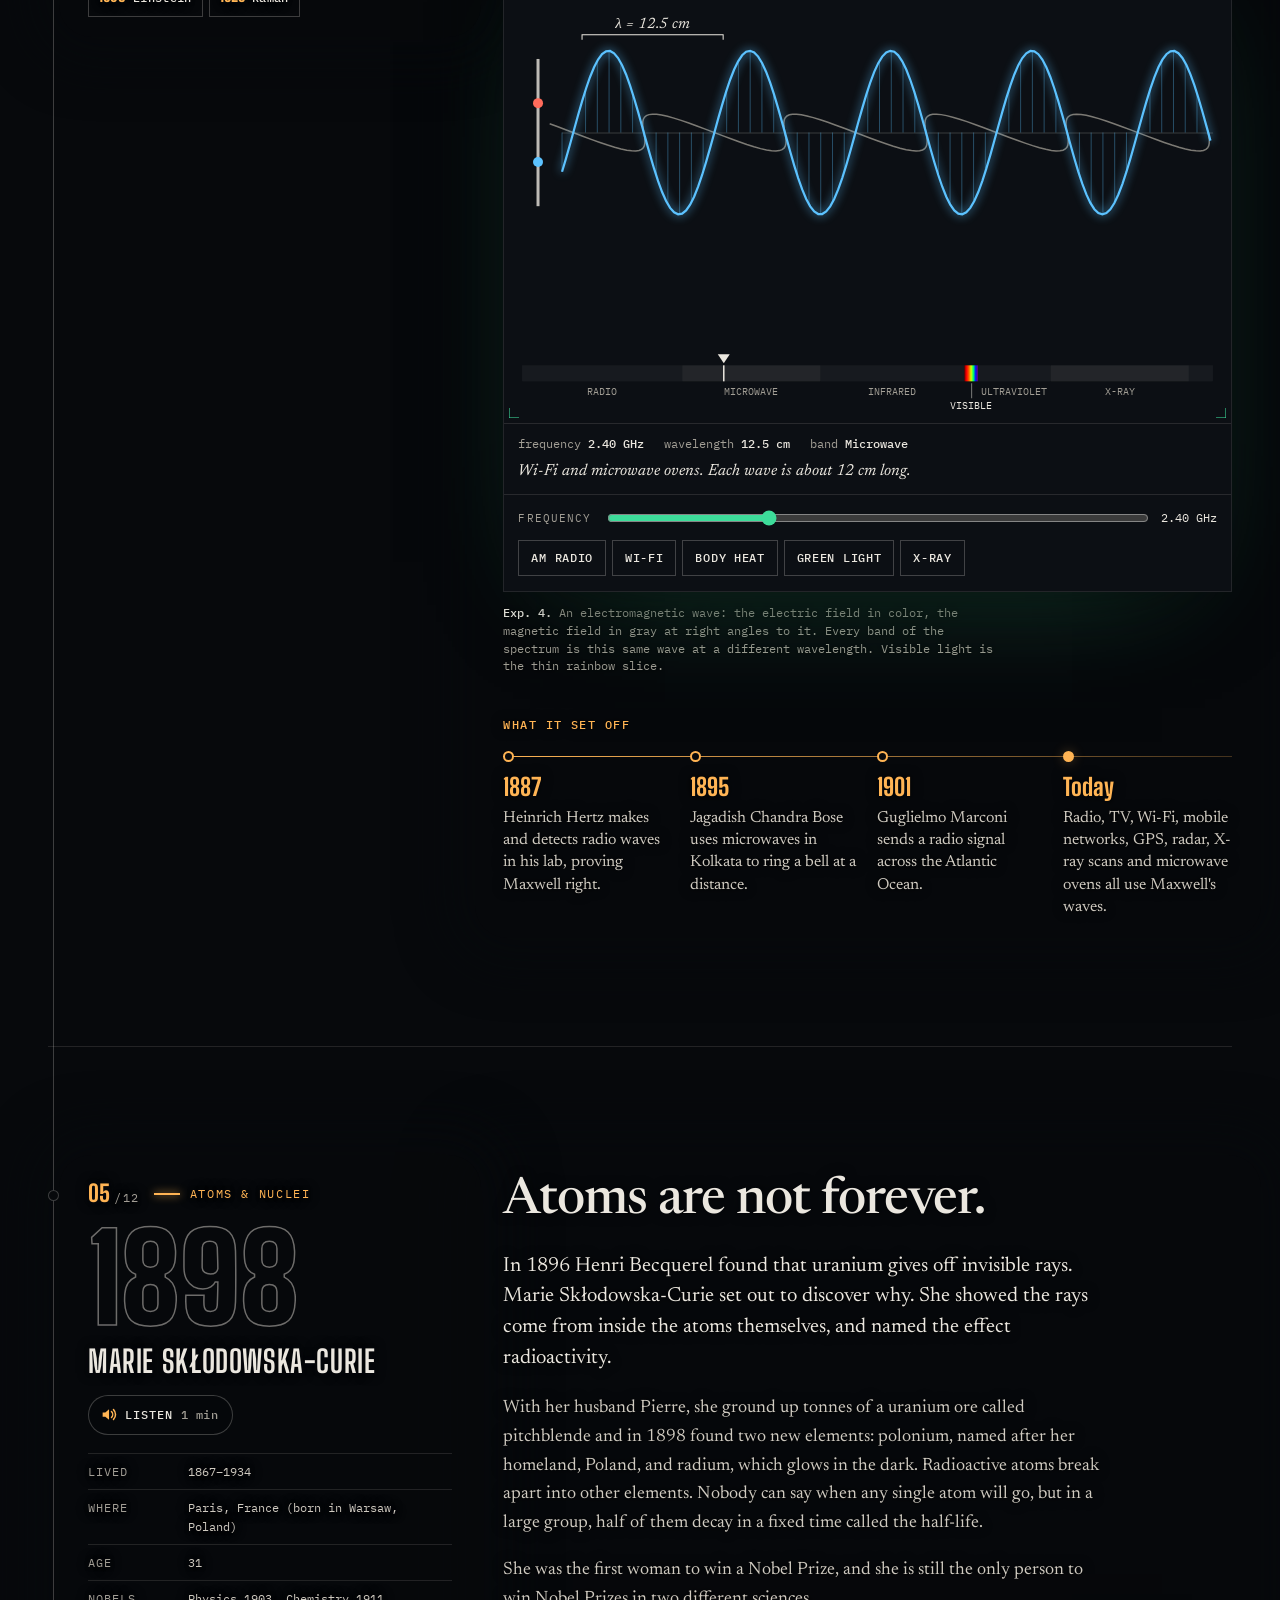
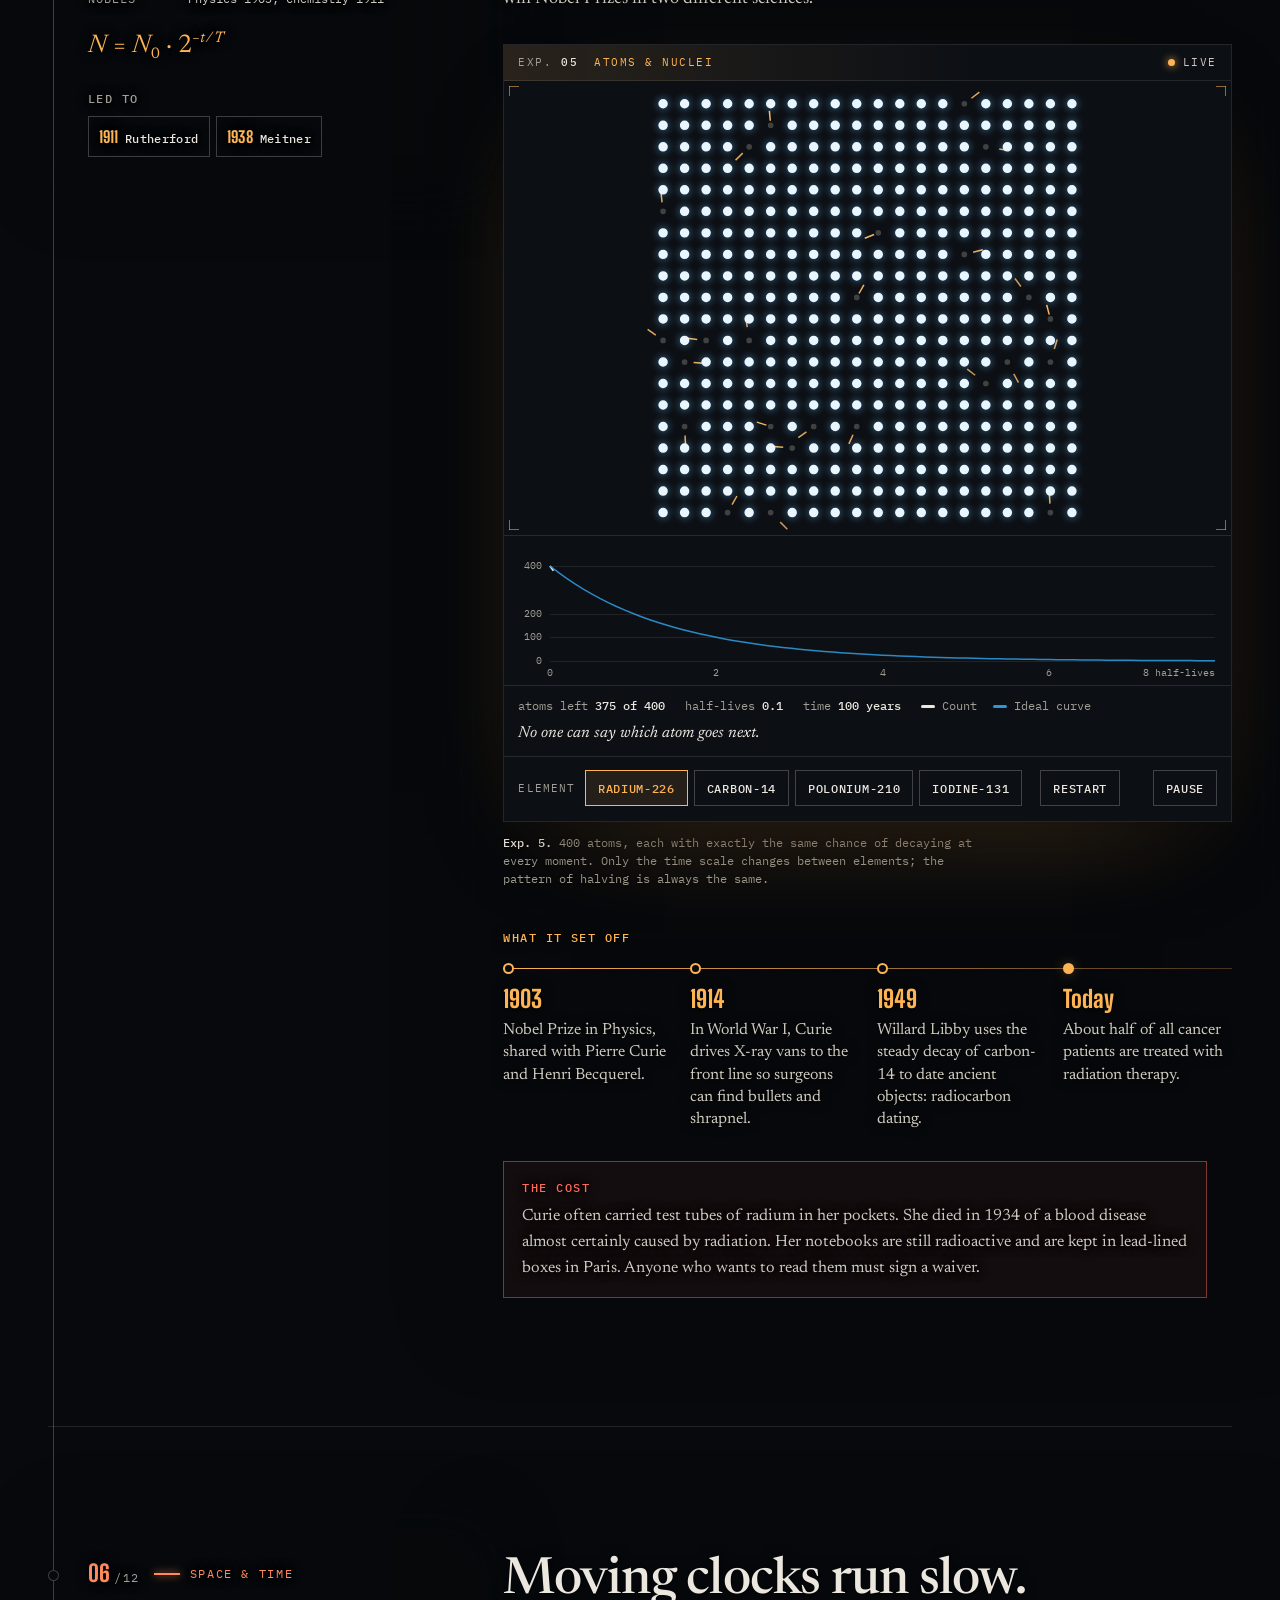
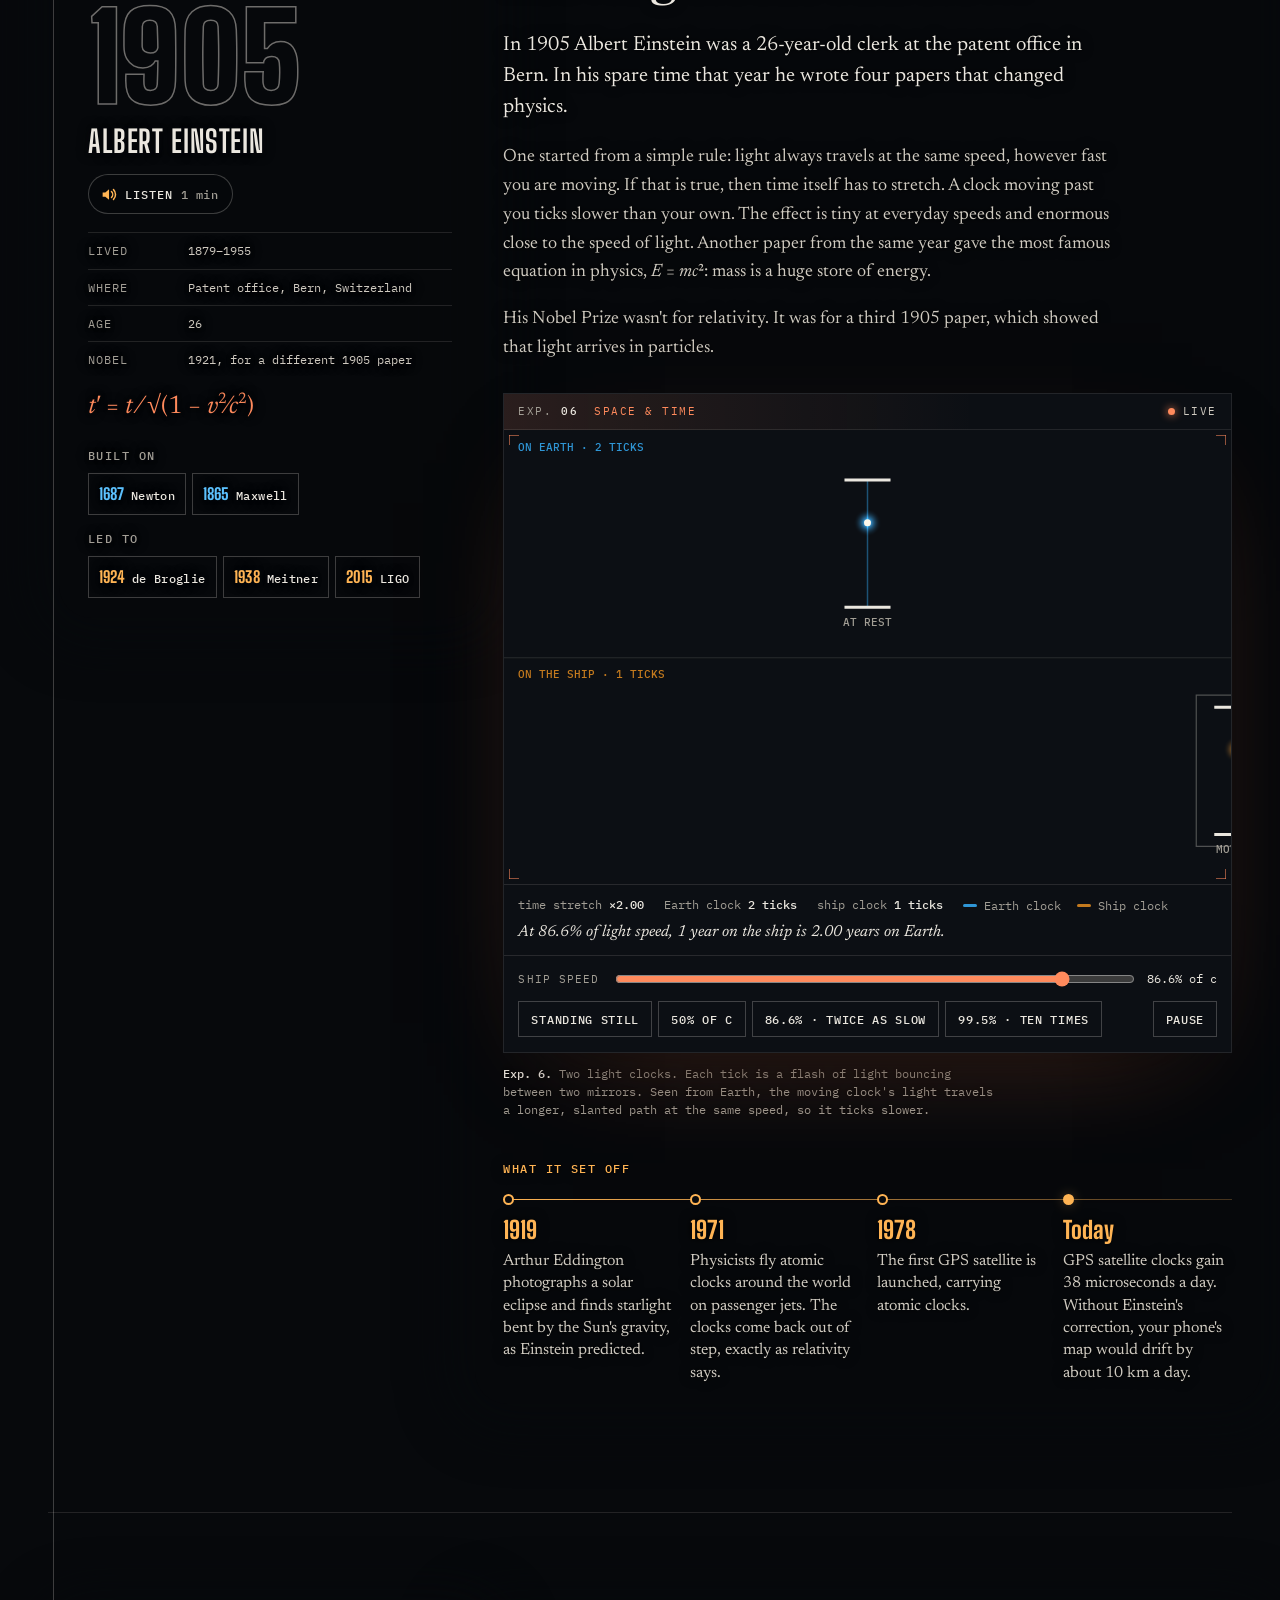
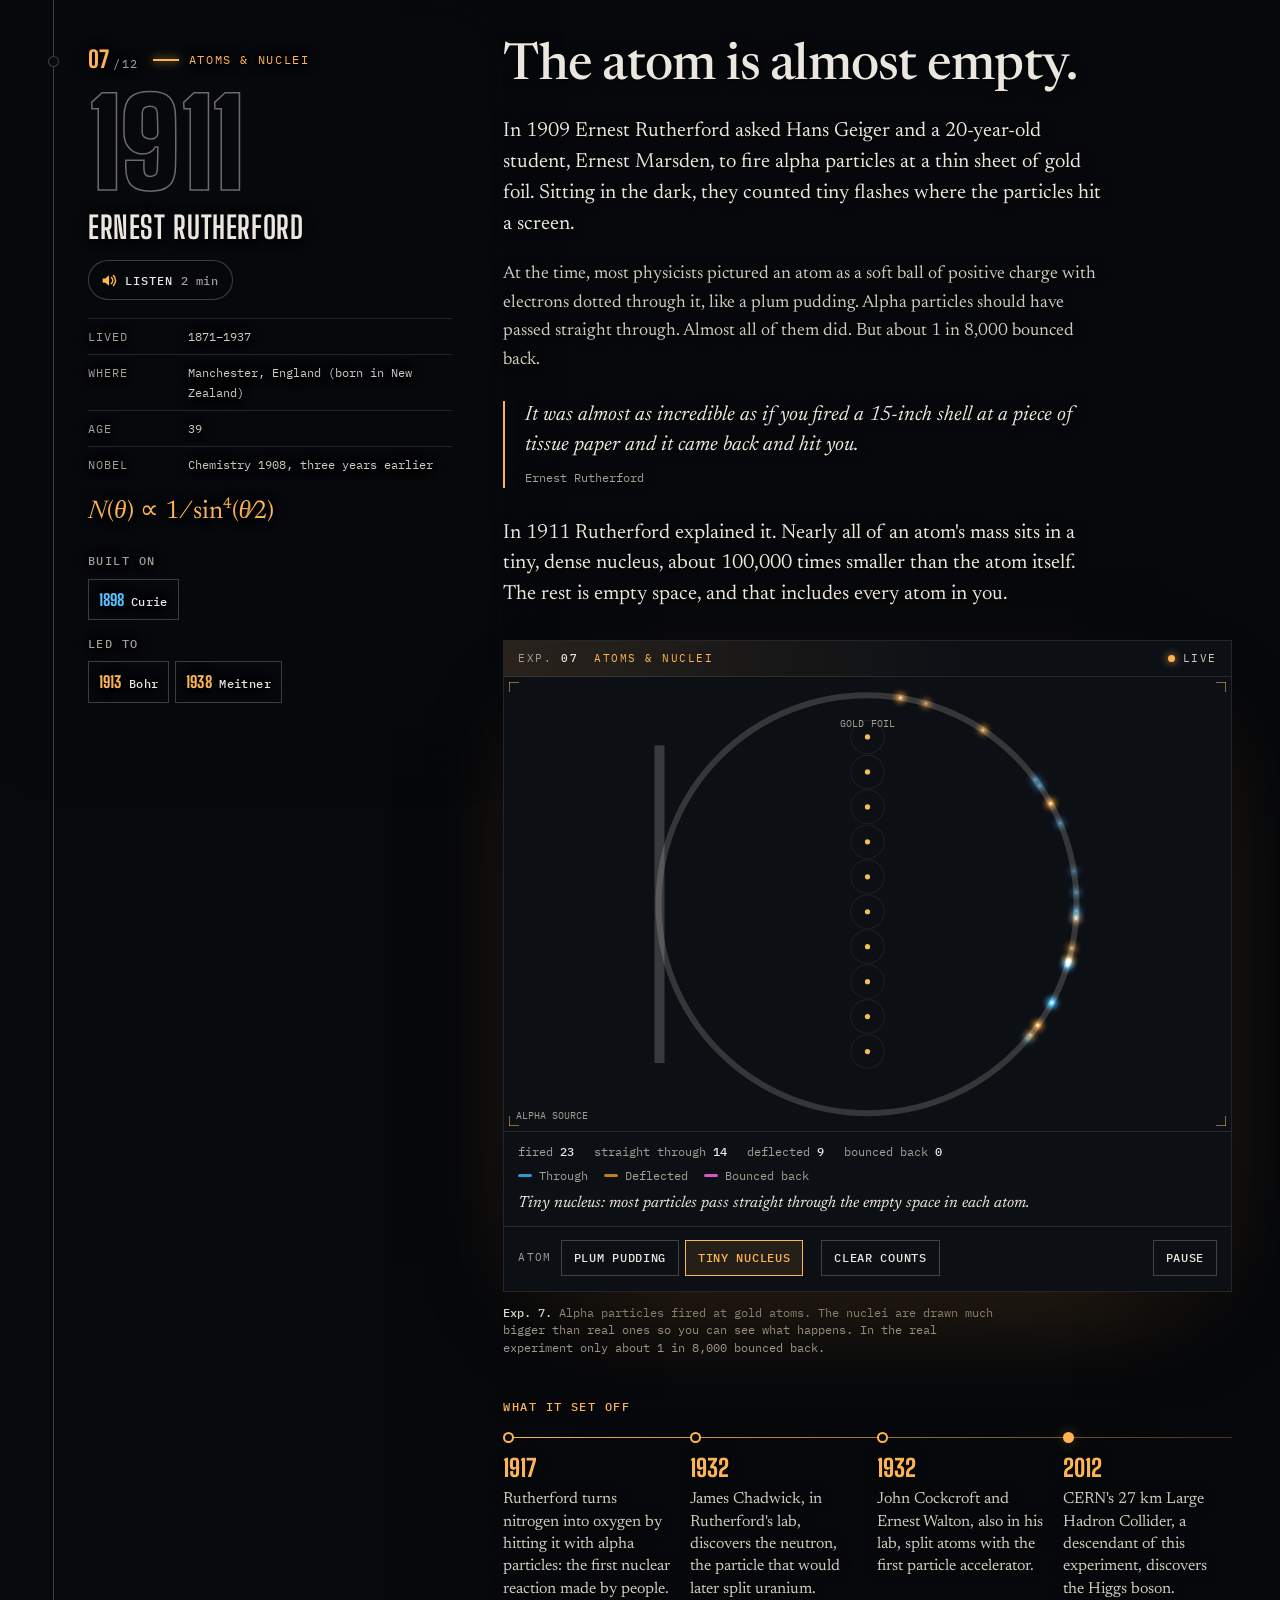
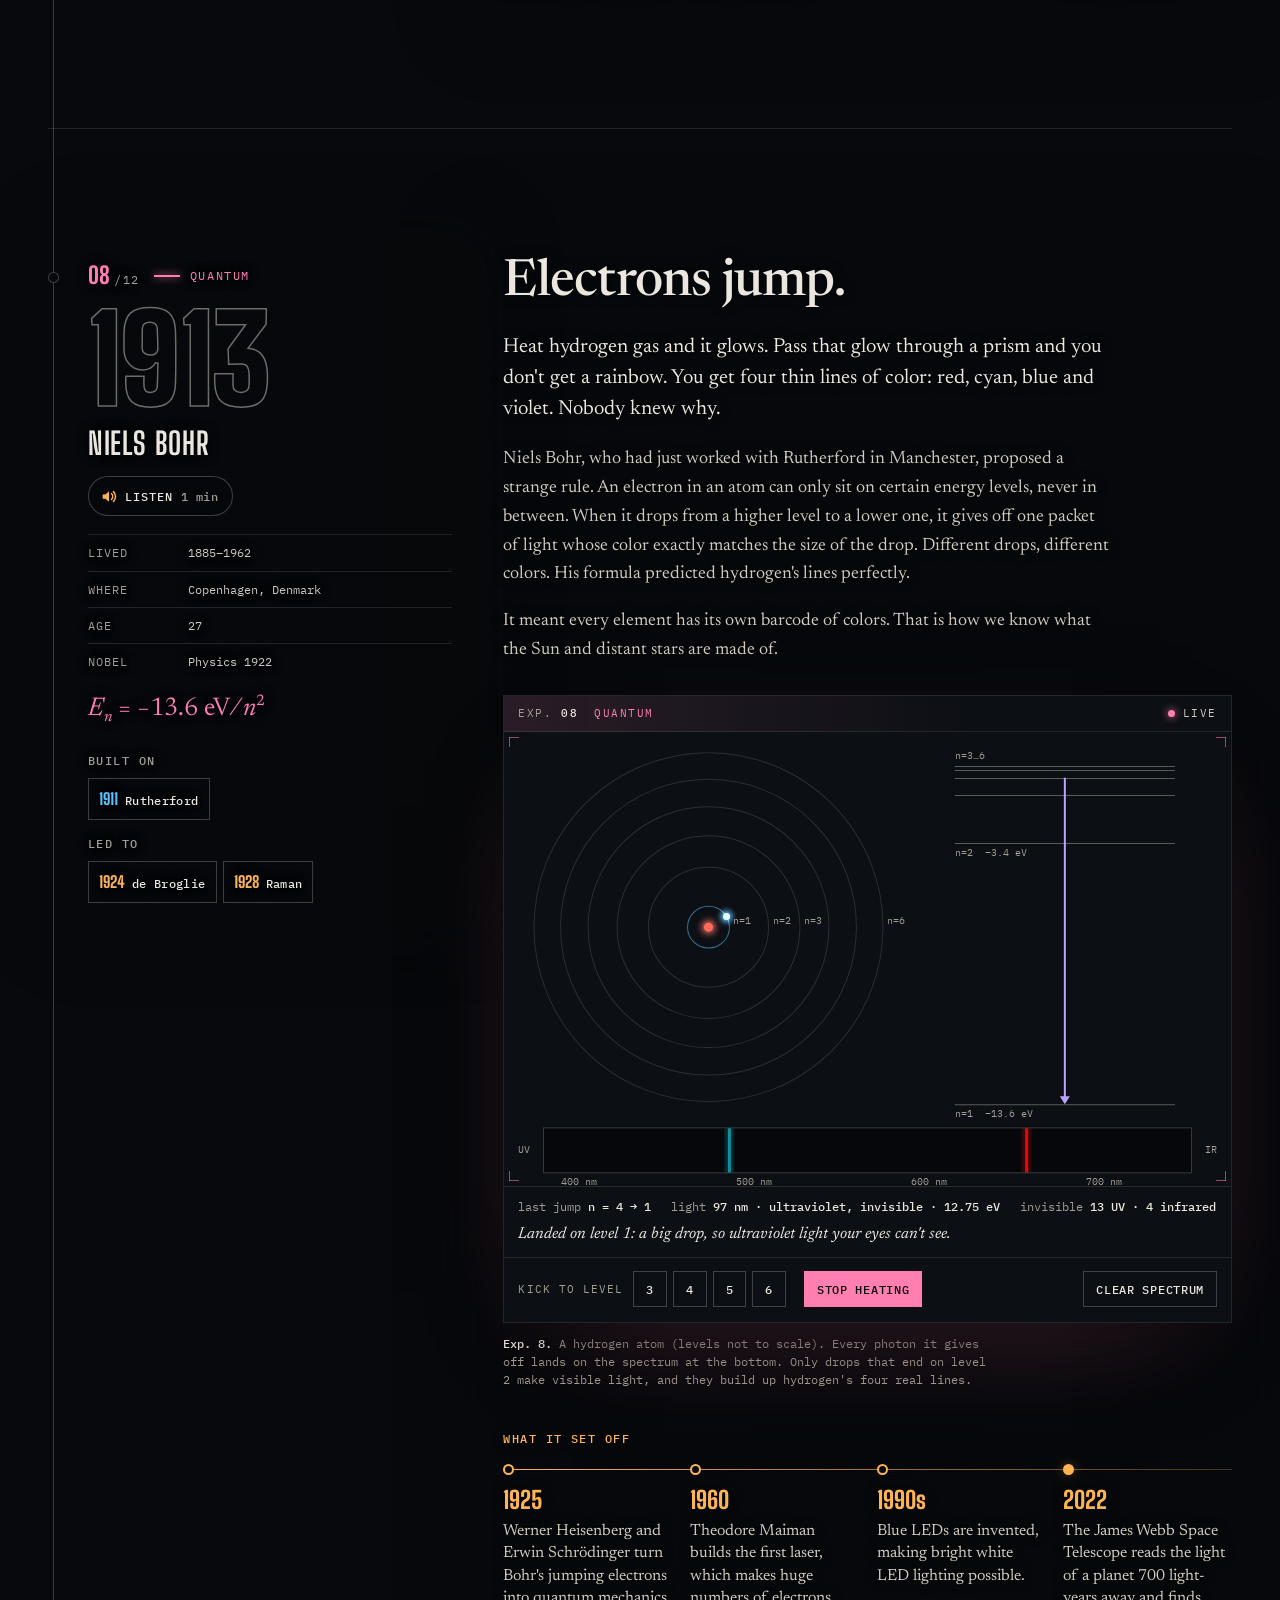
==== commit b9baa88c: "Chain Reaction: signature look for every chapter Each chapter now wears its branch's color from the " ====
--- a/physics/index.html
+++ b/physics/index.html
@@ -39,17 +39,17 @@
     <p class="kicker label">A history of physics in twelve discoveries</p>
     <h1 id="title"><span>Chain</span><span class="outline">Reaction</span></h1>
     <p class="lede">In 1938 Lise Meitner worked out that when one uranium nucleus splits, it can split two more, and those can split four. <em>Ideas work the same way.</em> Here are twelve people who each split open an idea, a live experiment for every discovery, and the world each one set off.</p>
-    <ul class="hero-meta">
-      <li><b>12</b> discoveries</li>
-      <li><b>1638 → 2015</b></li>
-      <li><b>12</b> live experiments</li>
-      <li><b>0</b> videos. Everything runs on your device.</li>
-    </ul>
     <div class="hero-actions">
       <a class="cta cta--solid" href="#map">Explore the chain map <span aria-hidden="true">↓</span></a>
       <a class="cta" href="#galileo">Light the fuse: read it all</a>
       <button class="cta cta--play" type="button" id="present-open-2" aria-haspopup="dialog"><svg viewBox="0 0 16 16" aria-hidden="true"><path d="M4.5 2.5v11l9-5.5z" fill="currentColor"></path></svg>Present mode</button>
     </div>
+    <ul class="hero-meta">
+      <li><b data-count="12">12</b> <span>discoveries</span></li>
+      <li><b data-count="377">377</b> <span>years, 1638 to 2015</span></li>
+      <li><b data-count="12">12</b> <span>live experiments</span></li>
+      <li><b>0</b> <span>videos: it all runs live</span></li>
+    </ul>
   </div>
   <p class="hero-caption"><span id="hero-caption-text"><b>Plate 0.</b> A live chain reaction: each neutron (blue) that hits a uranium nucleus splits it and frees two or three more.</span><button class="btn" type="button" id="hero-play">Pause</button></p>
 </section>
@@ -62,7 +62,7 @@
       <div class="map-head">
         <div>
           <p class="label map-kicker">The chain map</p>
-          <h2 id="map-title">Jump to anyone</h2>
+          <h2 id="map-title">Jump to <span class="outline">anyone</span></h2>
         </div>
         <p class="map-intro">Each line is an idea one discovery handed to the next. Choose a physicist to open their exhibit, or <button class="linkish" type="button" id="find-open-2">search by what they gave us</button>, like GPS, Wi-Fi or cancer treatment.</p>
       </div>
@@ -835,7 +835,7 @@
     <section class="pocket" id="pocket" aria-labelledby="pocket-title">
       <div class="pocket-head">
         <p class="label" style="color:var(--amber)">The consequences</p>
-        <h2 id="pocket-title">In your pocket</h2>
+        <h2 id="pocket-title">In your <span class="outline">pocket</span></h2>
         <p>Six of these twelve discoveries are working inside your phone right now. Choose a part to see whose idea it is.</p>
       </div>
       <div class="pocket-body">
@@ -886,7 +886,7 @@
       <div class="onward-grid">
         <div class="onward-intro">
           <p class="label" style="color:var(--glow)">The chain continues</p>
-          <h2 id="onward-title">The next link</h2>
+          <h2 id="onward-title">The next <span class="outline">link</span></h2>
           <p>Every discovery on this page started with someone noticing something that didn't fit. Physics still has plenty that doesn't fit.</p>
         </div>
         <ul class="open">
@@ -904,7 +904,7 @@
       <div class="colophon-grid">
         <div class="colophon-intro">
           <p class="label" style="color:var(--muted)">Colophon</p>
-          <h2 id="colophon-title">How it was made</h2>
+          <h2 id="colophon-title">How it was <span class="outline">made</span></h2>
           <p>Hand-written HTML, CSS and JavaScript with no libraries, images or videos. Each experiment is a small physics simulation that runs on your device: gravity, induction, electromagnetic waves, random decay, relativity, Coulomb scattering, energy levels, quantum probability, light scattering, neutron chain reactions and a gravitational-wave chirp.</p>
           <p>The universe behind the page is written directly in WebGL2: one shader turns each particle's random numbers into sixteen formations, and the graphics card records every particle's position so they can fly smoothly from one scene to the next.</p>
           <p>Experiments pause when they scroll out of view, and none start moving on their own if your device is set to reduce motion. The pause button in the top bar stops the background too.</p>
@@ -936,6 +936,8 @@
       </footer>
     </section>
 
+    <p class="endmark" aria-hidden="true"><span>Chain</span> <span>Reaction</span></p>
+
   </div>
 </main>
 
@@ -1098,6 +1100,7 @@
 <script src="js/cinema.js"></script>
 <script src="js/display.js"></script>
 <script src="js/listen.js"></script>
+<script src="js/flair.js"></script>
 <script src="js/main.js"></script>
 </body>
 </html>
--- a/physics/css/styles.css
+++ b/physics/css/styles.css
@@ -385,7 +385,7 @@
   z-index: 2;
   max-width: var(--maxw);
   margin-inline: auto;
-  padding-block: clamp(48px, 8vw, 110px) clamp(40px, 6vw, 80px);
+  padding-block: clamp(40px, 5.5vw, 80px) clamp(40px, 6vw, 80px);
   pointer-events: none;
 }
 
@@ -403,7 +403,7 @@
   margin: 0;
   font-family: var(--font-display);
   font-weight: 900;
-  font-size: clamp(min(3.2rem, 15vw), 16vw, 14rem);
+  font-size: clamp(min(3.2rem, 15vw), min(16vw, 24vh), 14rem);
   line-height: 0.8;
   letter-spacing: -0.005em;
   text-transform: uppercase;
@@ -421,7 +421,7 @@
 }
 
 .lede {
-  max-width: 34rem;
+  max-width: 42rem;
   margin: clamp(22px, 3vw, 34px) 0 0;
   font-size: clamp(1.2rem, 1.8vw, 1.45rem);
   line-height: 1.5;
@@ -1636,7 +1636,7 @@
 
 .parts button:hover,
 .parts button.is-on {
-  background: var(--plate);
+  background-color: var(--plate);
 }
 
 .parts .n {
@@ -2173,7 +2173,7 @@
 @media (prefers-reduced-motion: no-preference) {
   .hero-inner > *,
   .hero-caption {
-    animation: hero-rise 1000ms cubic-bezier(0.2, 0.7, 0.2, 1) both;
+    animation: hero-rise 1000ms cubic-bezier(0.2, 0.7, 0.2, 1) backwards;
   }
 
   .hero-inner > .kicker {
@@ -2185,7 +2185,7 @@
   }
 
   .hero-inner h1 span {
-    animation: hero-title 1400ms cubic-bezier(0.16, 0.8, 0.2, 1) 250ms both;
+    animation: hero-title 1400ms cubic-bezier(0.16, 0.8, 0.2, 1) 250ms backwards;
   }
 
   .hero-inner h1 span + span {
@@ -2196,11 +2196,11 @@
     animation-delay: 700ms;
   }
 
+  .hero-inner > .hero-actions {
+    animation-delay: 850ms;
+  }
+
   .hero-inner > .hero-meta {
-    animation-delay: 850ms;
-  }
-
-  .hero-inner > .hero-actions {
     animation-delay: 1000ms;
   }
 
@@ -2681,6 +2681,490 @@
   }
 }
 
+/* ---------- Signature details (flair.js) ---------- */
+
+/* Each chapter wears the color of its branch of physics, the same color as
+   its lane on the chain map. Every accent passes 7:1 on the page black. */
+[id="galileo"],
+[id="newton"] {
+  --accent: #6aaeff;
+  --accent-rgb: 106 174 255;
+}
+
+[id="einstein"],
+[id="ligo"] {
+  --accent: #ff8a5c;
+  --accent-rgb: 255 138 92;
+}
+
+[id="faraday"],
+[id="maxwell"],
+[id="raman"] {
+  --accent: #3ddc9a;
+  --accent-rgb: 61 220 154;
+}
+
+[id="curie"],
+[id="rutherford"],
+[id="meitner"] {
+  --accent: #ffb454;
+  --accent-rgb: 255 180 84;
+}
+
+[id="bohr"],
+[id="debroglie"] {
+  --accent: #ff7fb0;
+  --accent-rgb: 255 127 176;
+}
+
+::selection {
+  background: rgb(92 194 255 / 0.32);
+  color: #fff;
+}
+
+.chapter ::selection {
+  background: rgb(var(--accent-rgb) / 0.32);
+}
+
+html {
+  scrollbar-color: rgba(235, 231, 223, 0.28) var(--film);
+}
+
+.chapter.is-lit::before {
+  background: var(--accent);
+  border-color: var(--accent);
+  box-shadow: 0 0 14px 3px rgb(var(--accent-rgb) / 0.45);
+}
+
+.chapter.is-lit .year {
+  text-shadow: 0 0 40px rgb(var(--accent-rgb) / 0.34);
+}
+
+.key-eq {
+  color: var(--accent);
+}
+
+.quote {
+  border-left-color: var(--accent);
+}
+
+.chapter .btn[aria-pressed="true"] {
+  border-color: var(--accent);
+  color: var(--accent);
+  background: rgb(var(--accent-rgb) / 0.1);
+}
+
+.chapter .btn--solid:hover,
+.chapter .btn--solid[aria-pressed="true"] {
+  background: var(--accent);
+  border-color: var(--accent);
+  color: var(--film);
+}
+
+.chapter .plate input[type="range"] {
+  accent-color: var(--accent);
+}
+
+/* The fuse burns in the color of each chapter it has passed; the spark
+   takes the color of the chapter you are in. */
+.fuse-fill {
+  transform: none;
+  background: var(--fuse-grad, linear-gradient(180deg, rgba(92, 194, 255, 0.4), var(--glow)));
+  clip-path: inset(0 -30px calc((1 - var(--p, 0)) * 100%) -30px);
+  box-shadow: none;
+}
+
+.fuse-fill::after {
+  content: "";
+  position: absolute;
+  inset: 0 -3px;
+  background: inherit;
+  filter: blur(7px);
+  opacity: 0.9;
+}
+
+.fuse-spark {
+  box-shadow: 0 0 10px 4px var(--now-accent, var(--glow)), 0 0 34px 12px var(--now-accent, var(--glow));
+  transition: box-shadow 500ms ease;
+}
+
+.fuse-spark::after {
+  content: "";
+  position: absolute;
+  inset: -22px;
+  border-radius: 50%;
+  background: radial-gradient(circle, var(--now-accent, var(--glow)) 0%, transparent 65%);
+  opacity: 0.35;
+}
+
+.now b {
+  color: var(--now-accent, var(--glow));
+  transition: color 600ms ease;
+}
+
+/* One segment per chapter under the top bar, filling as you read. */
+.mast-rail {
+  position: absolute;
+  left: 0;
+  right: 0;
+  bottom: -1px;
+  height: 2px;
+  display: grid;
+  grid-template-columns: repeat(12, minmax(0, 1fr));
+  gap: 3px;
+  pointer-events: none;
+}
+
+.mast-rail i {
+  position: relative;
+  overflow: hidden;
+  background: rgba(235, 231, 223, 0.09);
+}
+
+.mast-rail i::after {
+  content: "";
+  position: absolute;
+  inset: 0;
+  background: var(--c);
+  transform-origin: left;
+  transform: scaleX(var(--f, 0));
+}
+
+/* Chapter number and branch, above the year. */
+.ch-index {
+  display: flex;
+  flex-wrap: wrap;
+  align-items: center;
+  gap: 6px 14px;
+  margin: 0 0 16px;
+  font-family: var(--font-mono);
+  font-size: 0.72rem;
+  letter-spacing: 0.14em;
+  text-transform: uppercase;
+  color: var(--muted);
+}
+
+.ch-num b {
+  margin-right: 3px;
+  font-family: var(--font-display);
+  font-size: 1.45rem;
+  font-weight: 800;
+  letter-spacing: 0.02em;
+  color: var(--accent);
+}
+
+.ch-lane {
+  display: inline-flex;
+  align-items: center;
+  gap: 10px;
+  color: var(--accent);
+}
+
+.ch-lane::before {
+  content: "";
+  width: 26px;
+  height: 2px;
+  background: currentColor;
+  box-shadow: 0 0 8px currentColor;
+}
+
+/* The odometer, only while it spins (see spinYear in flair.js). */
+.year.is-rolling {
+  display: flex;
+  text-shadow: none;
+}
+
+.odo {
+  display: flex;
+}
+
+.odo-d {
+  display: block;
+  height: 0.82em;
+  overflow: hidden;
+}
+
+.odo-r,
+.odo-r span {
+  display: block;
+}
+
+.odo-r span {
+  height: 0.82em;
+  margin-bottom: 0.3em;
+  text-align: center;
+}
+
+/* Instrument frames: a header strip, viewfinder corners on the stage and a
+   faint wash of the chapter color. */
+.plate {
+  position: relative;
+  box-shadow: 0 30px 80px -40px rgba(0, 0, 0, 0.9), 0 40px 120px -70px rgb(var(--accent-rgb, 92 194 255) / 0.5);
+}
+
+.plate-bar {
+  display: flex;
+  align-items: center;
+  gap: 16px;
+  padding: 9px 14px;
+  border-bottom: 1px solid var(--plate-edge);
+  background: linear-gradient(90deg, rgb(var(--accent-rgb, 92 194 255) / 0.12), rgb(var(--accent-rgb, 92 194 255) / 0) 65%);
+  font-family: var(--font-mono);
+  font-size: 0.68rem;
+  letter-spacing: 0.14em;
+  text-transform: uppercase;
+  color: var(--muted);
+}
+
+.pb-exp b {
+  font-weight: 500;
+  color: var(--ink);
+}
+
+.pb-lane {
+  color: var(--accent);
+}
+
+.pb-live {
+  margin-left: auto;
+  display: inline-flex;
+  align-items: center;
+  gap: 8px;
+  color: var(--ink-soft);
+}
+
+.pb-live i {
+  width: 7px;
+  height: 7px;
+  border-radius: 50%;
+  background: var(--accent, var(--glow));
+  box-shadow: 0 0 8px var(--accent, var(--glow));
+}
+
+.stage::after {
+  content: "";
+  position: absolute;
+  inset: 5px;
+  z-index: 2;
+  pointer-events: none;
+  --c: rgb(var(--accent-rgb, 92 194 255) / 0.55);
+  background:
+    linear-gradient(var(--c), var(--c)) left top / 10px 1px,
+    linear-gradient(var(--c), var(--c)) left top / 1px 10px,
+    linear-gradient(var(--c), var(--c)) right top / 10px 1px,
+    linear-gradient(var(--c), var(--c)) right top / 1px 10px,
+    linear-gradient(var(--c), var(--c)) left bottom / 10px 1px,
+    linear-gradient(var(--c), var(--c)) left bottom / 1px 10px,
+    linear-gradient(var(--c), var(--c)) right bottom / 10px 1px,
+    linear-gradient(var(--c), var(--c)) right bottom / 1px 10px;
+  background-repeat: no-repeat;
+}
+
+/* A soft light follows the pointer across panels and lights their edge. */
+@media (hover: hover) {
+  .parts button,
+  .open li,
+  .map-info,
+  .cta {
+    position: relative;
+  }
+
+  :is(.plate, .parts button, .open li, .map-info, .chainmap, .cta)::before {
+    content: "";
+    position: absolute;
+    inset: 0;
+    z-index: 3;
+    padding: 1px;
+    pointer-events: none;
+    background: radial-gradient(240px circle at var(--mx, -500px) var(--my, -500px), rgb(var(--accent-rgb, 92 194 255) / 0.95), rgb(var(--accent-rgb, 92 194 255) / 0) 70%);
+    -webkit-mask: linear-gradient(#000 0 0) content-box, linear-gradient(#000 0 0);
+    -webkit-mask-composite: xor;
+    mask-composite: exclude;
+    opacity: 0;
+    transition: opacity 260ms ease;
+  }
+
+  :is(.parts button, .open li) {
+    background-image: radial-gradient(420px circle at var(--mx, -500px) var(--my, -500px), rgb(var(--accent-rgb, 92 194 255) / 0.07), rgb(var(--accent-rgb, 92 194 255) / 0) 70%);
+  }
+
+  :is(.plate, .parts button, .open li, .map-info, .chainmap, .cta):hover::before {
+    opacity: 1;
+  }
+}
+
+.cta--solid,
+.btn--solid {
+  box-shadow: 0 0 0 rgba(92, 194, 255, 0);
+  transition: border-color 140ms ease, background-color 140ms ease, color 140ms ease, box-shadow 300ms ease;
+}
+
+.cta--solid:hover {
+  box-shadow: 0 8px 34px -8px rgba(92, 194, 255, 0.6);
+}
+
+.cta span[aria-hidden="true"] {
+  display: inline-block;
+  transition: transform 200ms ease;
+}
+
+.cta:hover span[aria-hidden="true"] {
+  transform: translateY(3px);
+}
+
+/* Outlined words. flair.js lays a copy in the colors of all five branches
+   over each one, shown only inside a circle that follows the pointer. */
+@supports (-webkit-text-stroke: 1px black) {
+  :is(.mapsec, .pocket-head, .onward, .colophon) h2 .outline {
+    color: transparent;
+    -webkit-text-stroke: 1.5px var(--ink);
+  }
+}
+
+.has-lit {
+  position: relative;
+}
+
+.has-lit .lit {
+  position: absolute;
+  inset: 0;
+  white-space: nowrap;
+  color: transparent;
+  -webkit-text-stroke: 0 transparent;
+  background: var(--lanes);
+  -webkit-background-clip: text;
+  background-clip: text;
+  -webkit-mask-image: radial-gradient(circle var(--lr, 0px) at var(--lx, 50%) var(--ly, 50%), #000 30%, transparent 100%);
+  mask-image: radial-gradient(circle var(--lr, 0px) at var(--lx, 50%) var(--ly, 50%), #000 30%, transparent 100%);
+  pointer-events: none;
+  user-select: none;
+}
+
+/* Map stars glow softly in their lane's color. */
+.node .n-dot {
+  box-shadow: 0 0 12px -2px var(--lane);
+}
+
+.chainmap-lines {
+  filter: drop-shadow(0 0 3px rgba(235, 231, 223, 0.12));
+}
+
+/* The last thing on the page: the title, huge and outlined. */
+.endmark {
+  margin: clamp(56px, 9vw, 120px) 0 0;
+  padding-bottom: calc(clamp(16px, 2.4vw, 32px) + env(safe-area-inset-bottom, 0px));
+  font-family: var(--font-display);
+  font-weight: 900;
+  font-size: min(13.6vw, 12.2rem);
+  line-height: 0.8;
+  letter-spacing: -0.005em;
+  text-align: center;
+  text-transform: uppercase;
+  white-space: nowrap;
+  overflow: hidden;
+  color: rgba(235, 231, 223, 0.04);
+  -webkit-text-stroke: 1.5px rgba(235, 231, 223, 0.34);
+  user-select: none;
+}
+
+.endmark span {
+  display: inline-block;
+  background: linear-gradient(90deg, rgb(106 174 255 / 0.2), rgb(61 220 154 / 0.2) 28%, rgb(255 180 84 / 0.2) 52%, rgb(255 138 92 / 0.2) 74%, rgb(255 127 176 / 0.2));
+  -webkit-background-clip: text;
+  background-clip: text;
+}
+
+/* The cover's numbers. */
+.hero-meta {
+  align-items: baseline;
+  gap: 12px 34px;
+  margin-top: 36px;
+  padding-top: 20px;
+  border-top: 1px solid var(--rule);
+  max-width: 56rem;
+}
+
+.hero-meta li {
+  display: flex;
+  align-items: baseline;
+  gap: 10px;
+}
+
+.hero-meta b {
+  font-family: var(--font-display);
+  font-size: 2.2rem;
+  font-weight: 800;
+  line-height: 0.9;
+  color: var(--ink);
+  font-variant-numeric: tabular-nums;
+}
+
+.hero-meta span {
+  font-size: 0.7rem;
+  letter-spacing: 0.1em;
+  text-transform: uppercase;
+}
+
+/* On short laptop screens the cover tightens so its numbers stay in view. */
+@media (min-width: 641px) and (max-height: 820px) {
+  h1 {
+    font-size: clamp(min(3.2rem, 15vw), min(16vw, 21vh), 14rem);
+  }
+
+  .hero-meta {
+    margin-top: 26px;
+    padding-top: 14px;
+  }
+
+  .hero-meta b {
+    font-size: 1.75rem;
+  }
+}
+
+/* Things rise into place the first time they scroll into view. */
+@media (prefers-reduced-motion: no-preference) {
+  .flair:not(.motion-off) .chapter h2 .w {
+    display: inline-block;
+    opacity: 0;
+    transform: translateY(0.42em);
+    filter: blur(10px);
+    transition: opacity 700ms ease, transform 950ms cubic-bezier(0.2, 0.8, 0.2, 1), filter 800ms ease;
+    transition-delay: calc(var(--i, 0) * 65ms);
+  }
+
+  .flair:not(.motion-off) .chapter h2.is-shown .w {
+    opacity: 1;
+    transform: none;
+    filter: none;
+  }
+
+  .flair:not(.motion-off) :is(.chapter .quote, .chapter .fig, .chapter .setoff, .parts li, .open li, .endmark) {
+    opacity: 0;
+    transform: translateY(28px);
+    transition: opacity 800ms ease, transform 1000ms cubic-bezier(0.2, 0.8, 0.2, 1);
+    transition-delay: calc(var(--i, 0) * 70ms);
+  }
+
+  .flair:not(.motion-off) :is(.chapter .quote, .chapter .fig, .chapter .setoff, .parts li, .open li, .endmark).is-shown {
+    opacity: 1;
+    transform: none;
+  }
+
+  .pb-live i {
+    animation: live-pulse 2.2s ease-out infinite;
+  }
+}
+
+@keyframes live-pulse {
+  0% {
+    box-shadow: 0 0 0 0 rgb(var(--accent-rgb, 92 194 255) / 0.6);
+  }
+  70%,
+  100% {
+    box-shadow: 0 0 0 9px rgb(var(--accent-rgb, 92 194 255) / 0);
+  }
+}
+
 /* ---------- Responsive ---------- */
 
 @media (max-width: 1000px) {
@@ -2841,6 +3325,32 @@
 
   .has-cosmos .hero::after {
     background: linear-gradient(180deg, rgba(7, 9, 12, 0.1) 0%, rgba(7, 9, 12, 0.35) 30%, rgba(7, 9, 12, 0.8) 52%, rgba(7, 9, 12, 0.9) 100%);
+  }
+
+  /* The title fills the width of a phone. */
+  h1 {
+    font-size: 24.5vw;
+  }
+
+  .hero-meta {
+    display: grid;
+    grid-template-columns: repeat(2, minmax(0, 1fr));
+    gap: 18px 16px;
+  }
+
+  .hero-meta li {
+    flex-direction: column;
+    align-items: flex-start;
+    gap: 6px;
+  }
+
+  .hero-meta b {
+    font-size: 2rem;
+  }
+
+  .plate-bar {
+    gap: 12px;
+    padding-inline: 12px;
   }
 }
 
@@ -3724,3 +4234,44 @@
     break-after: avoid;
   }
 }
+
+/* The signature details step aside in forced colors and on paper. */
+@media (forced-colors: active) {
+  .lit,
+  .mast-rail,
+  .stage::after,
+  .fuse-spark::after,
+  :is(.plate, .parts button, .open li, .map-info, .chainmap, .cta)::before {
+    display: none;
+  }
+
+  .endmark span {
+    background: none;
+  }
+}
+
+@media print {
+  .chapter[id] {
+    --accent: #0a5a91 !important;
+    --accent-rgb: 10 90 145 !important;
+  }
+
+  .endmark,
+  .lit,
+  .plate-bar,
+  .mast-rail {
+    display: none !important;
+  }
+
+  .flair .chapter h2 .w,
+  .flair :is(.chapter .quote, .chapter .fig, .chapter .setoff, .parts li, .open li) {
+    opacity: 1 !important;
+    transform: none !important;
+    filter: none !important;
+  }
+
+  :is(.mapsec, .pocket-head, .onward, .colophon) h2 .outline {
+    color: #000 !important;
+    -webkit-text-stroke: 0 !important;
+  }
+}
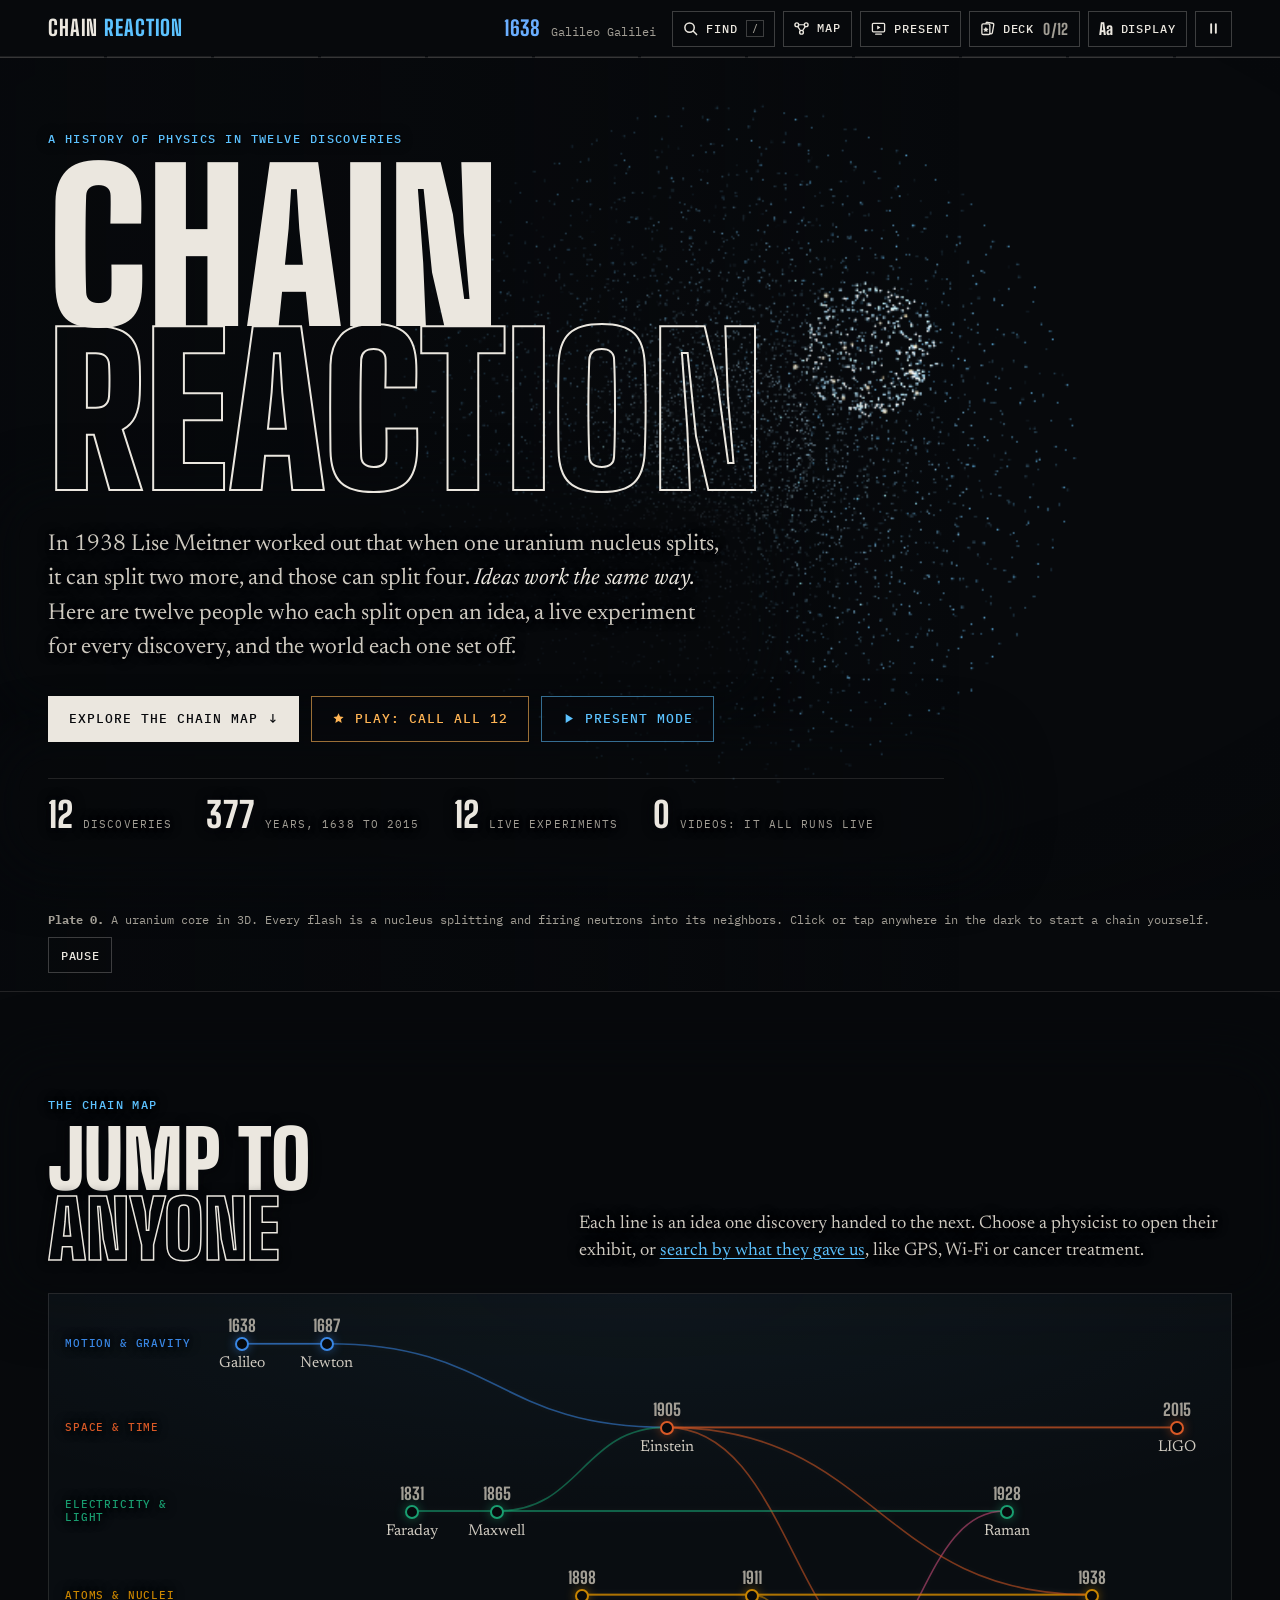
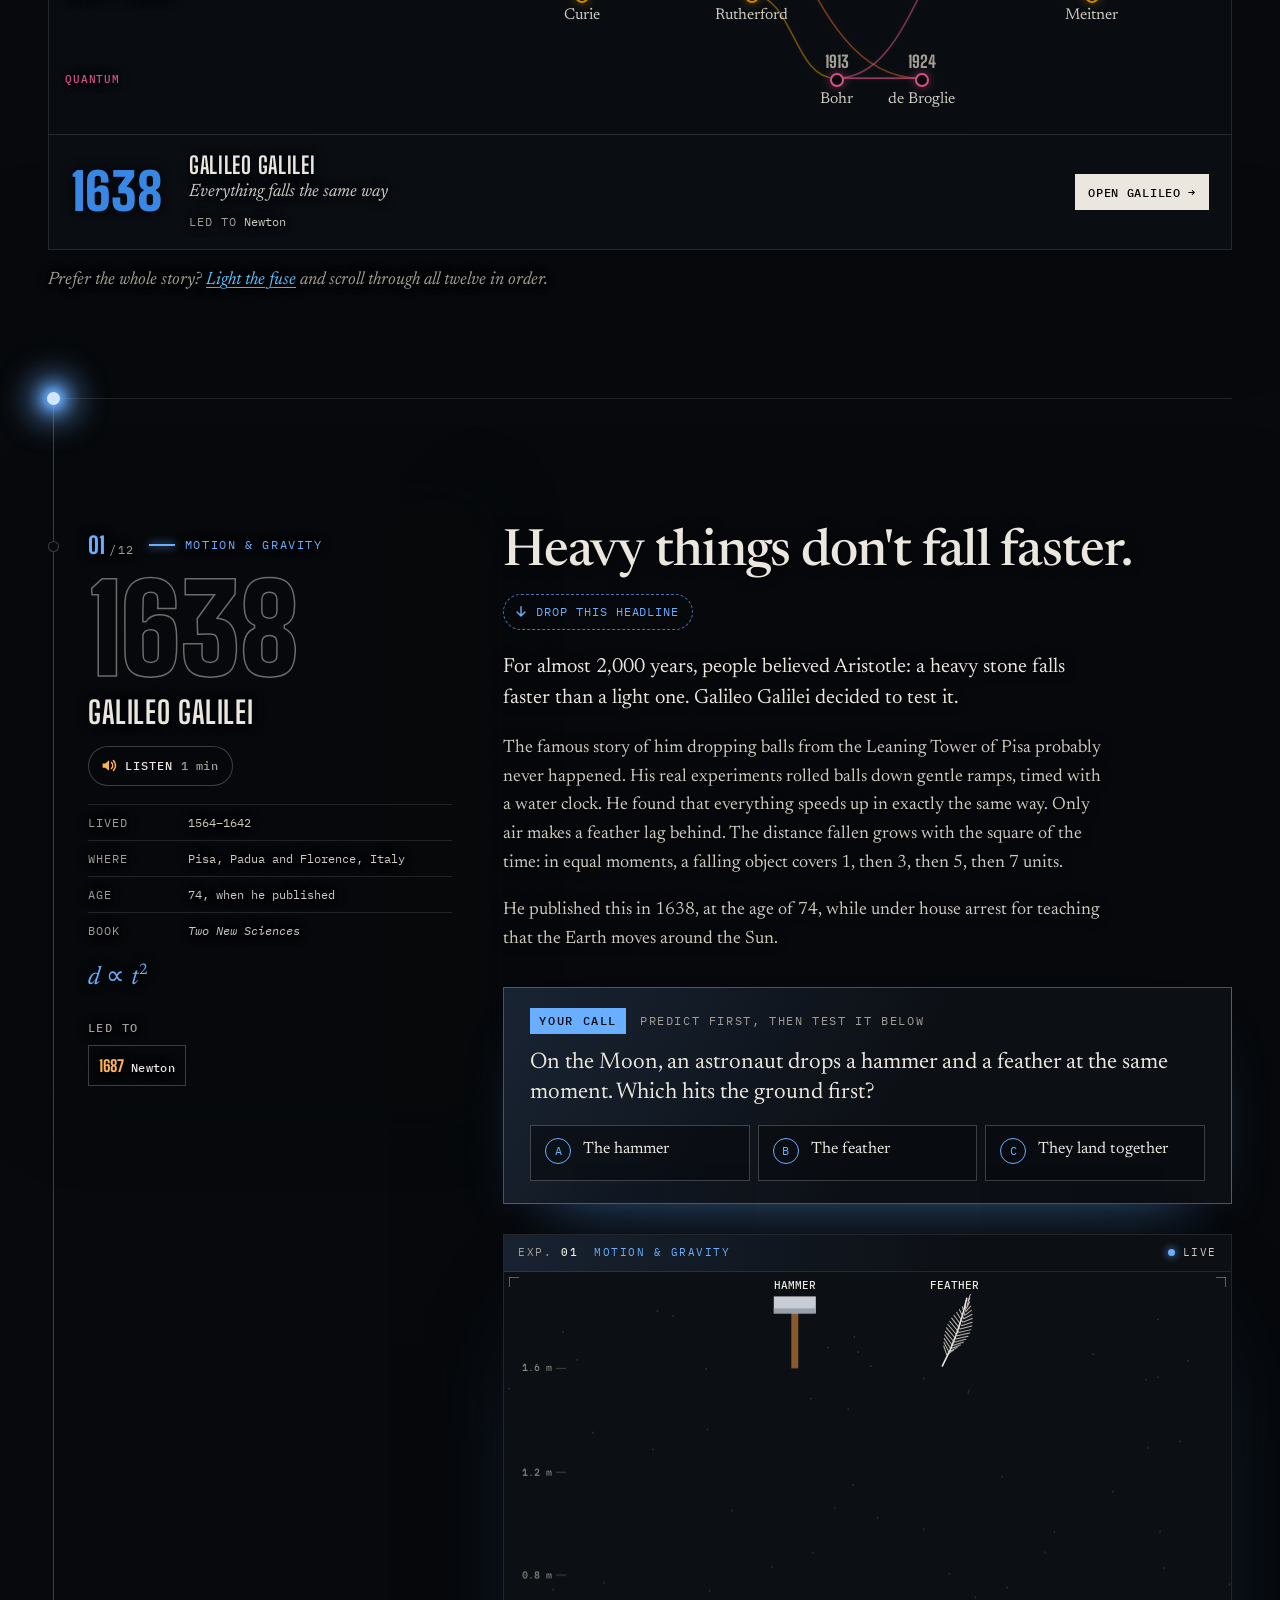
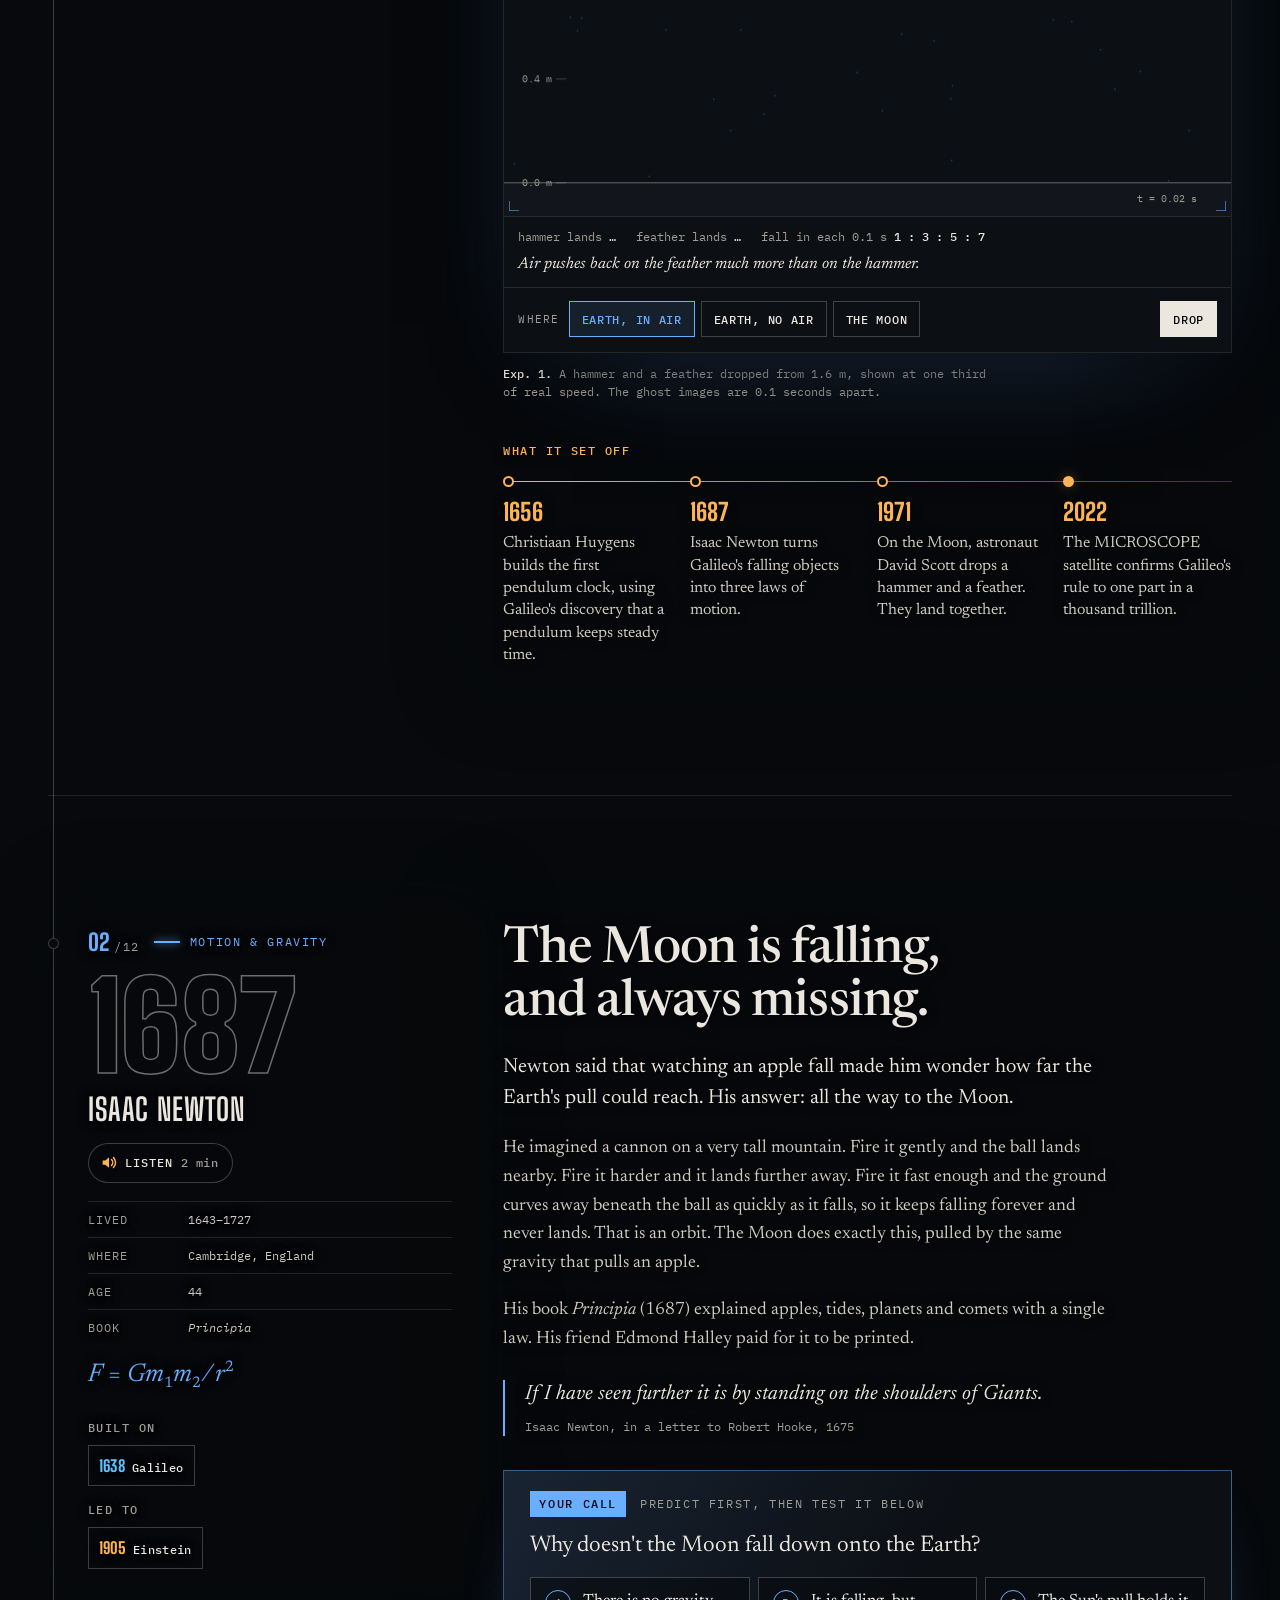
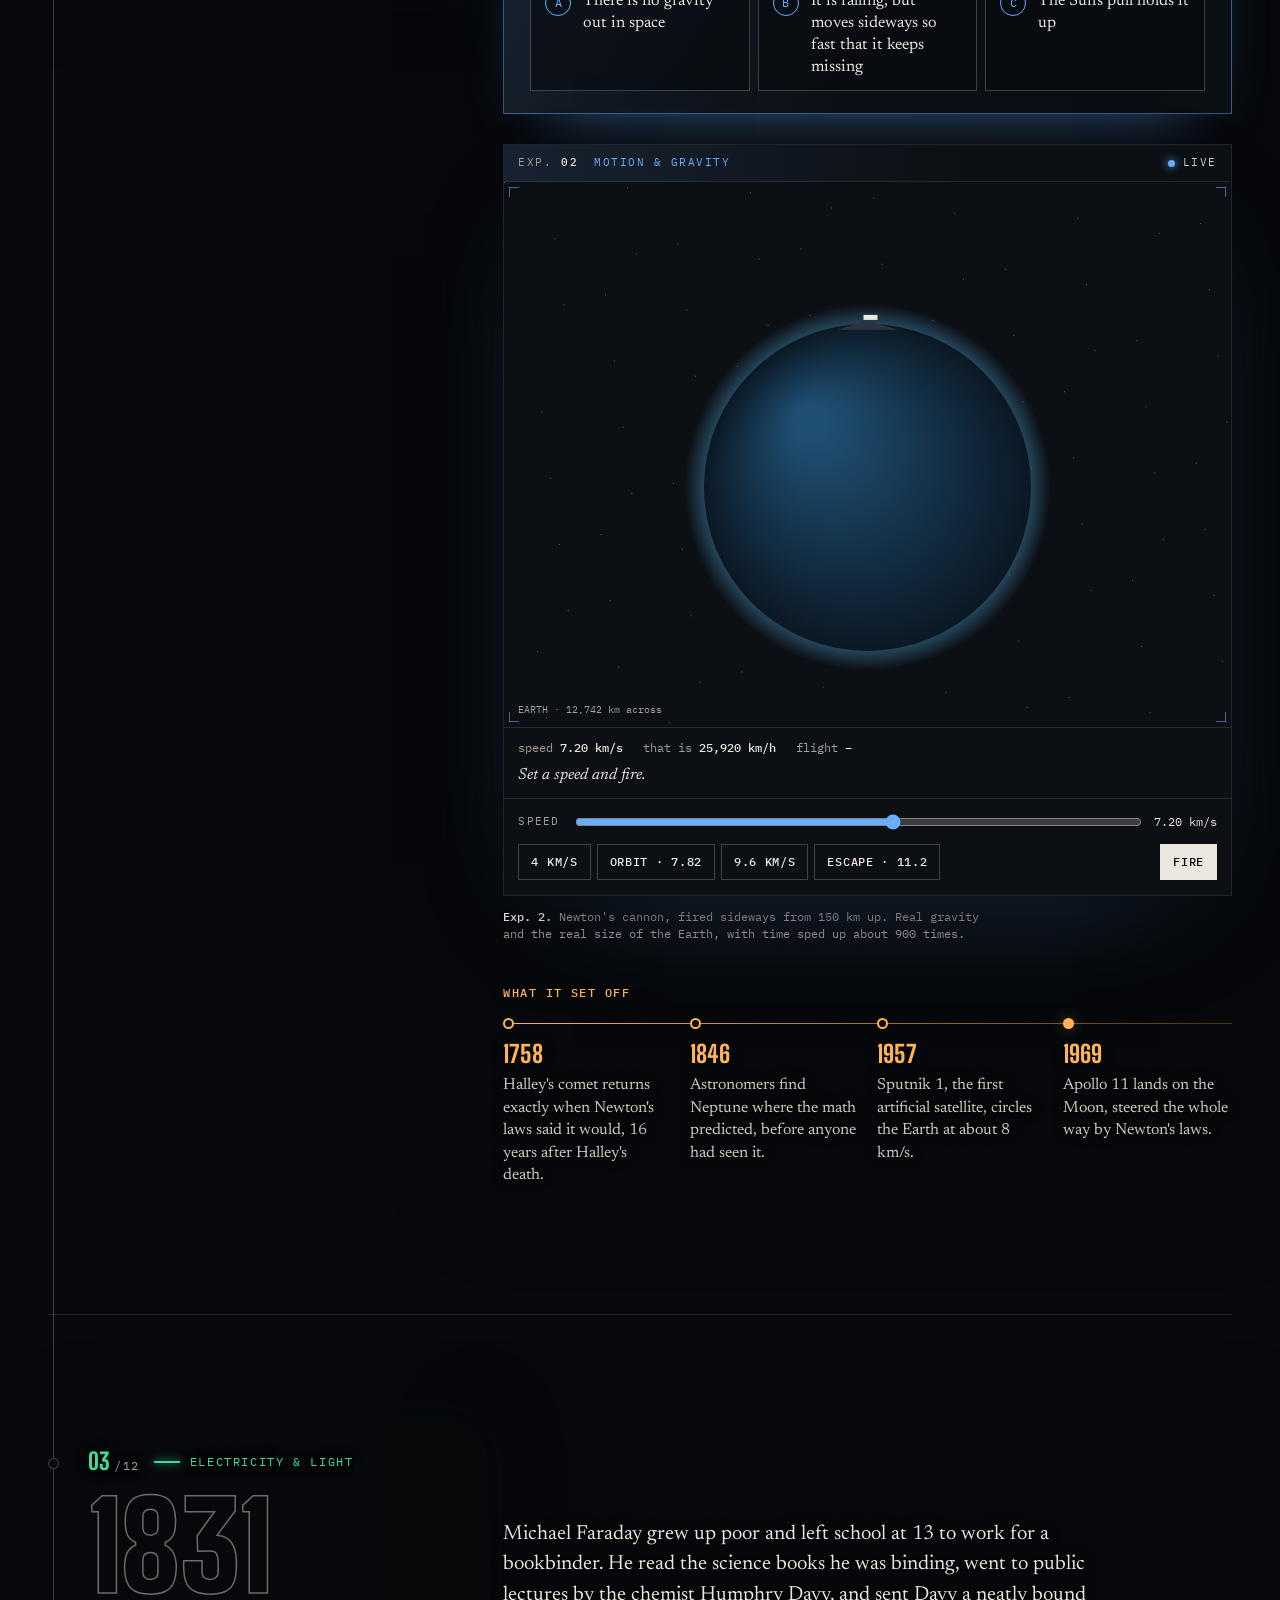
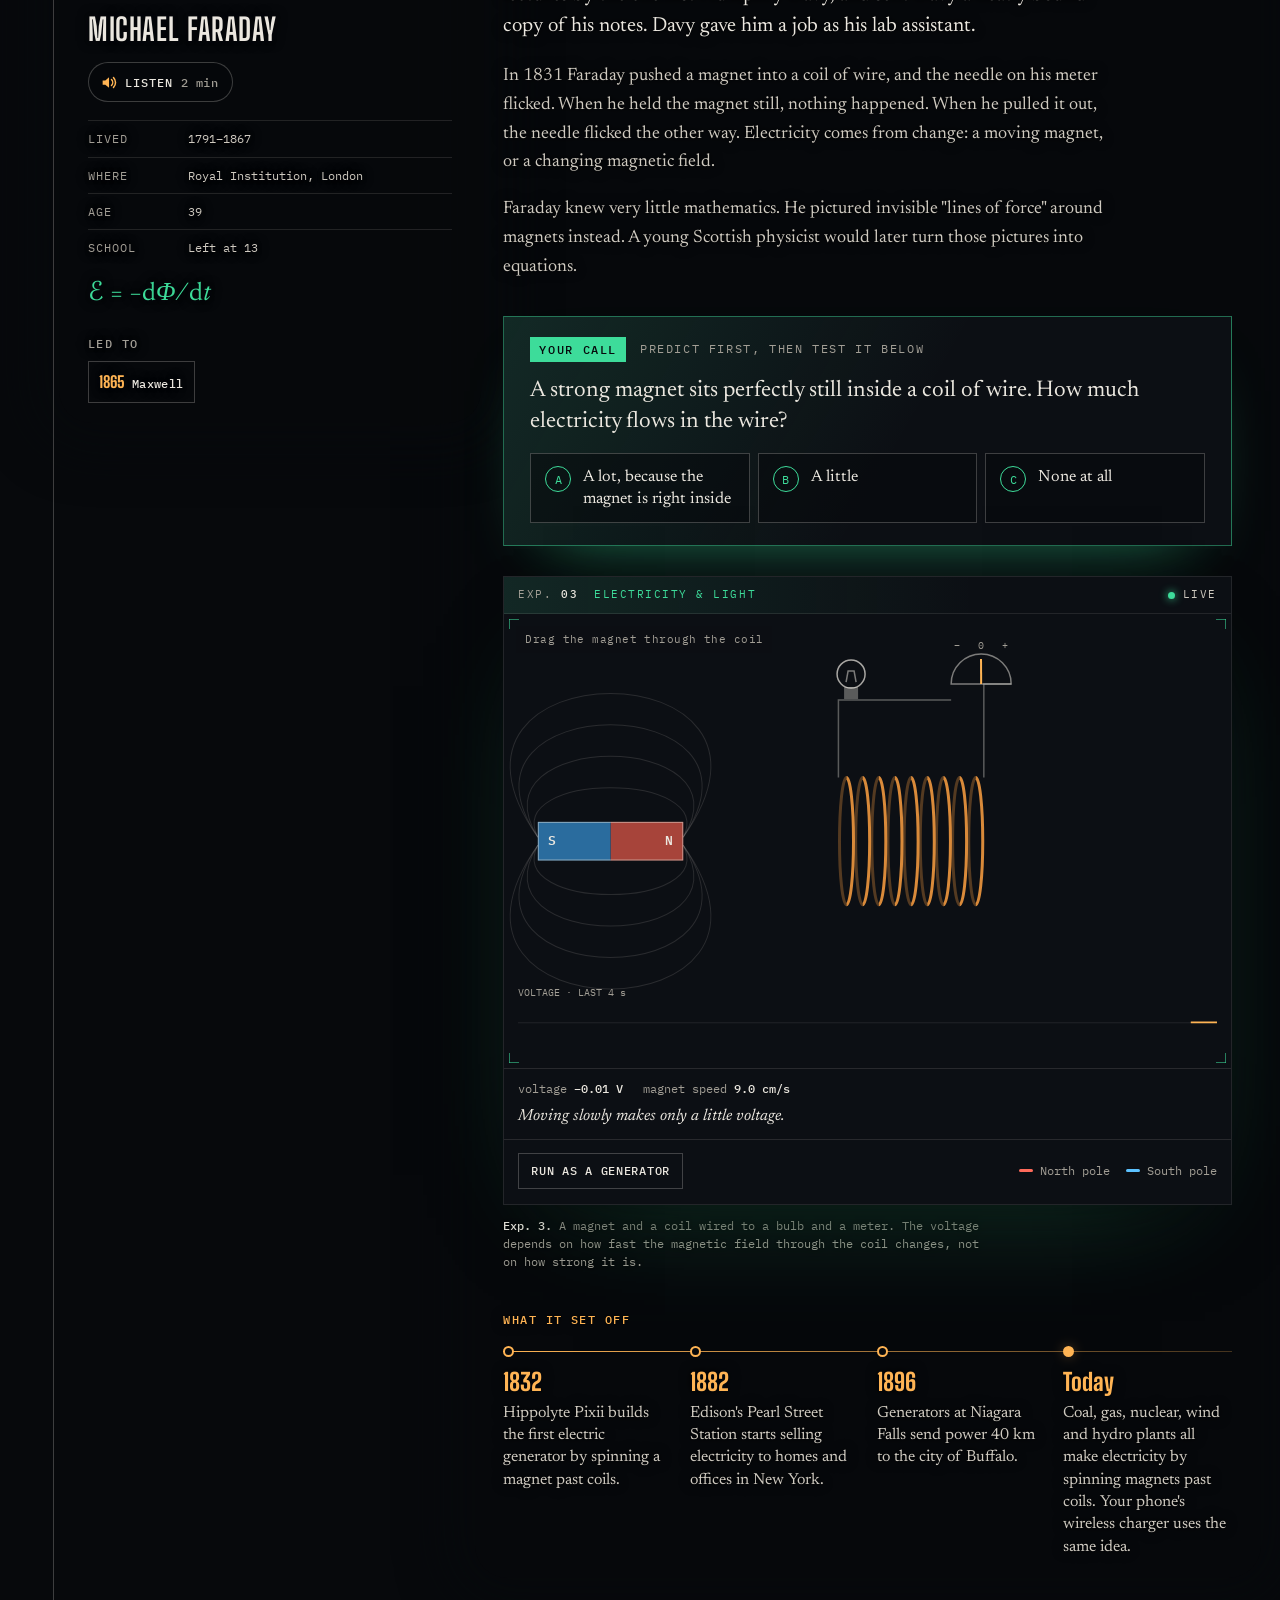
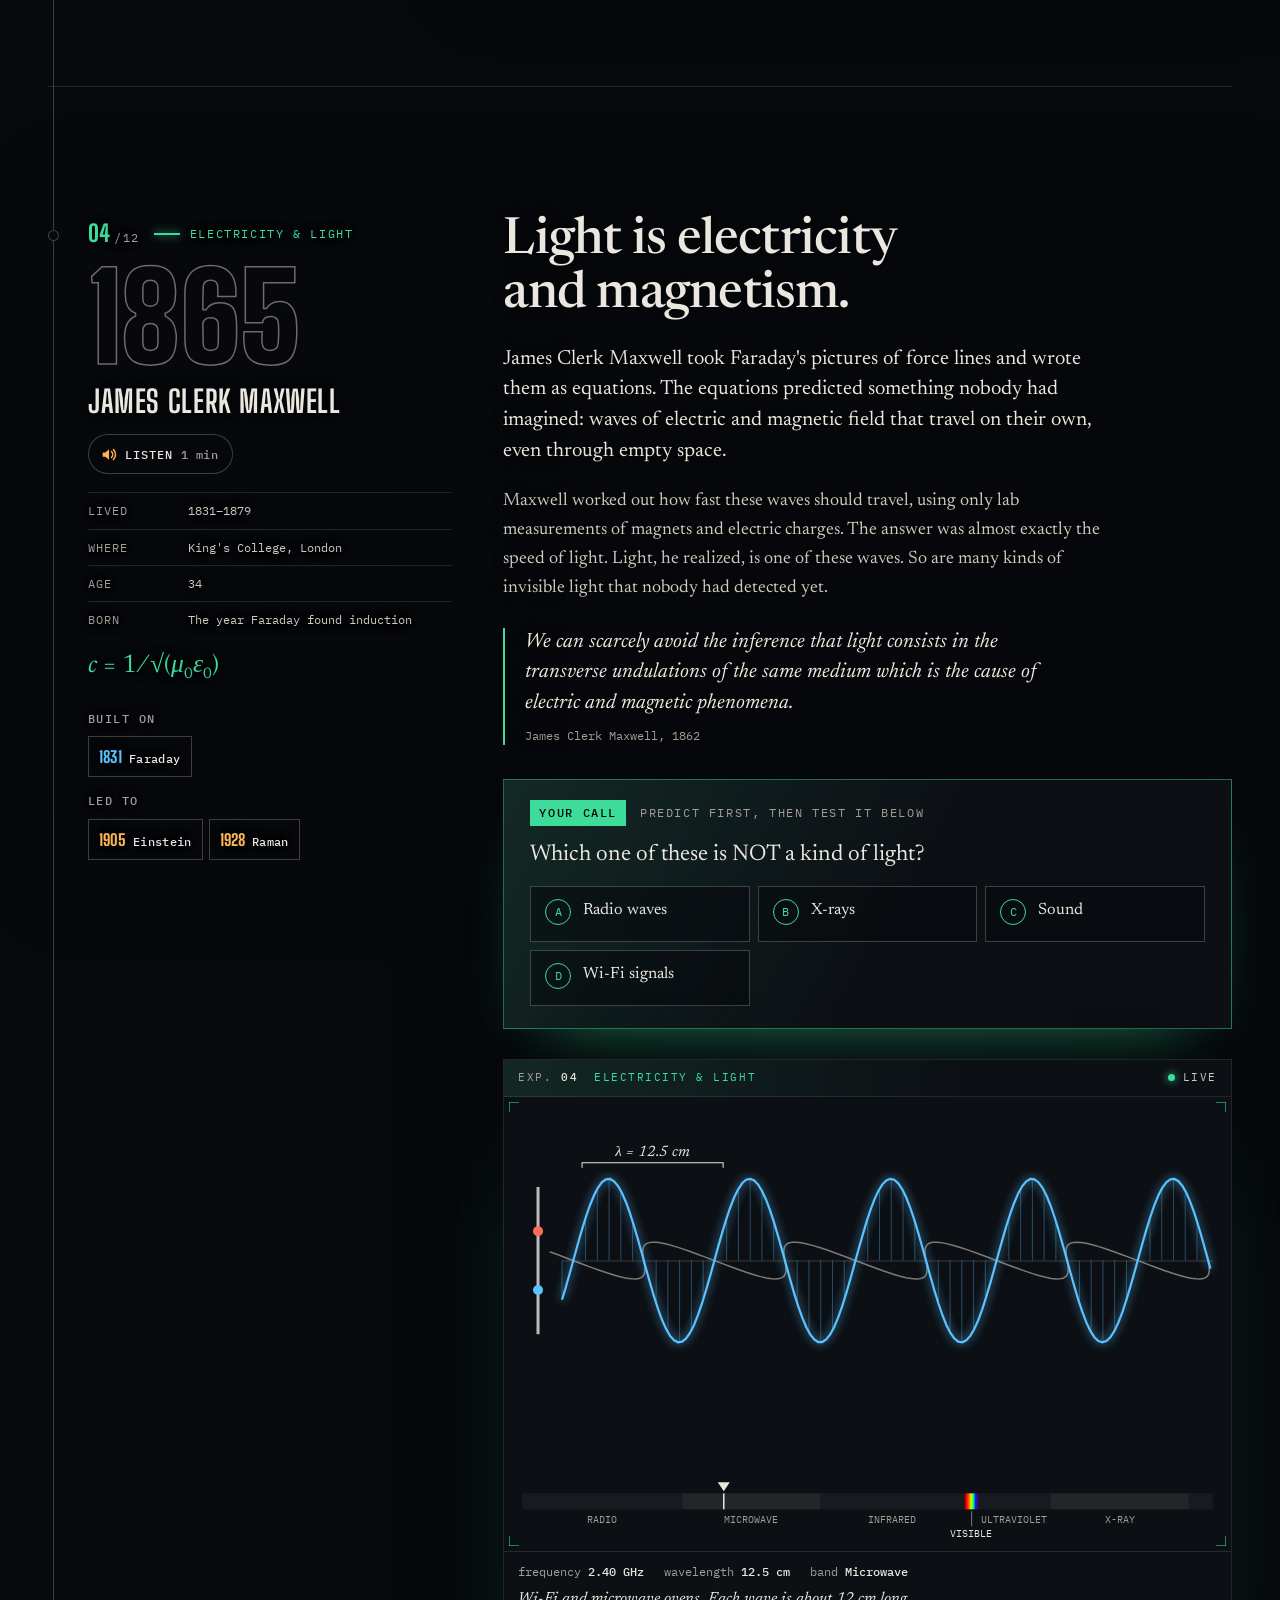
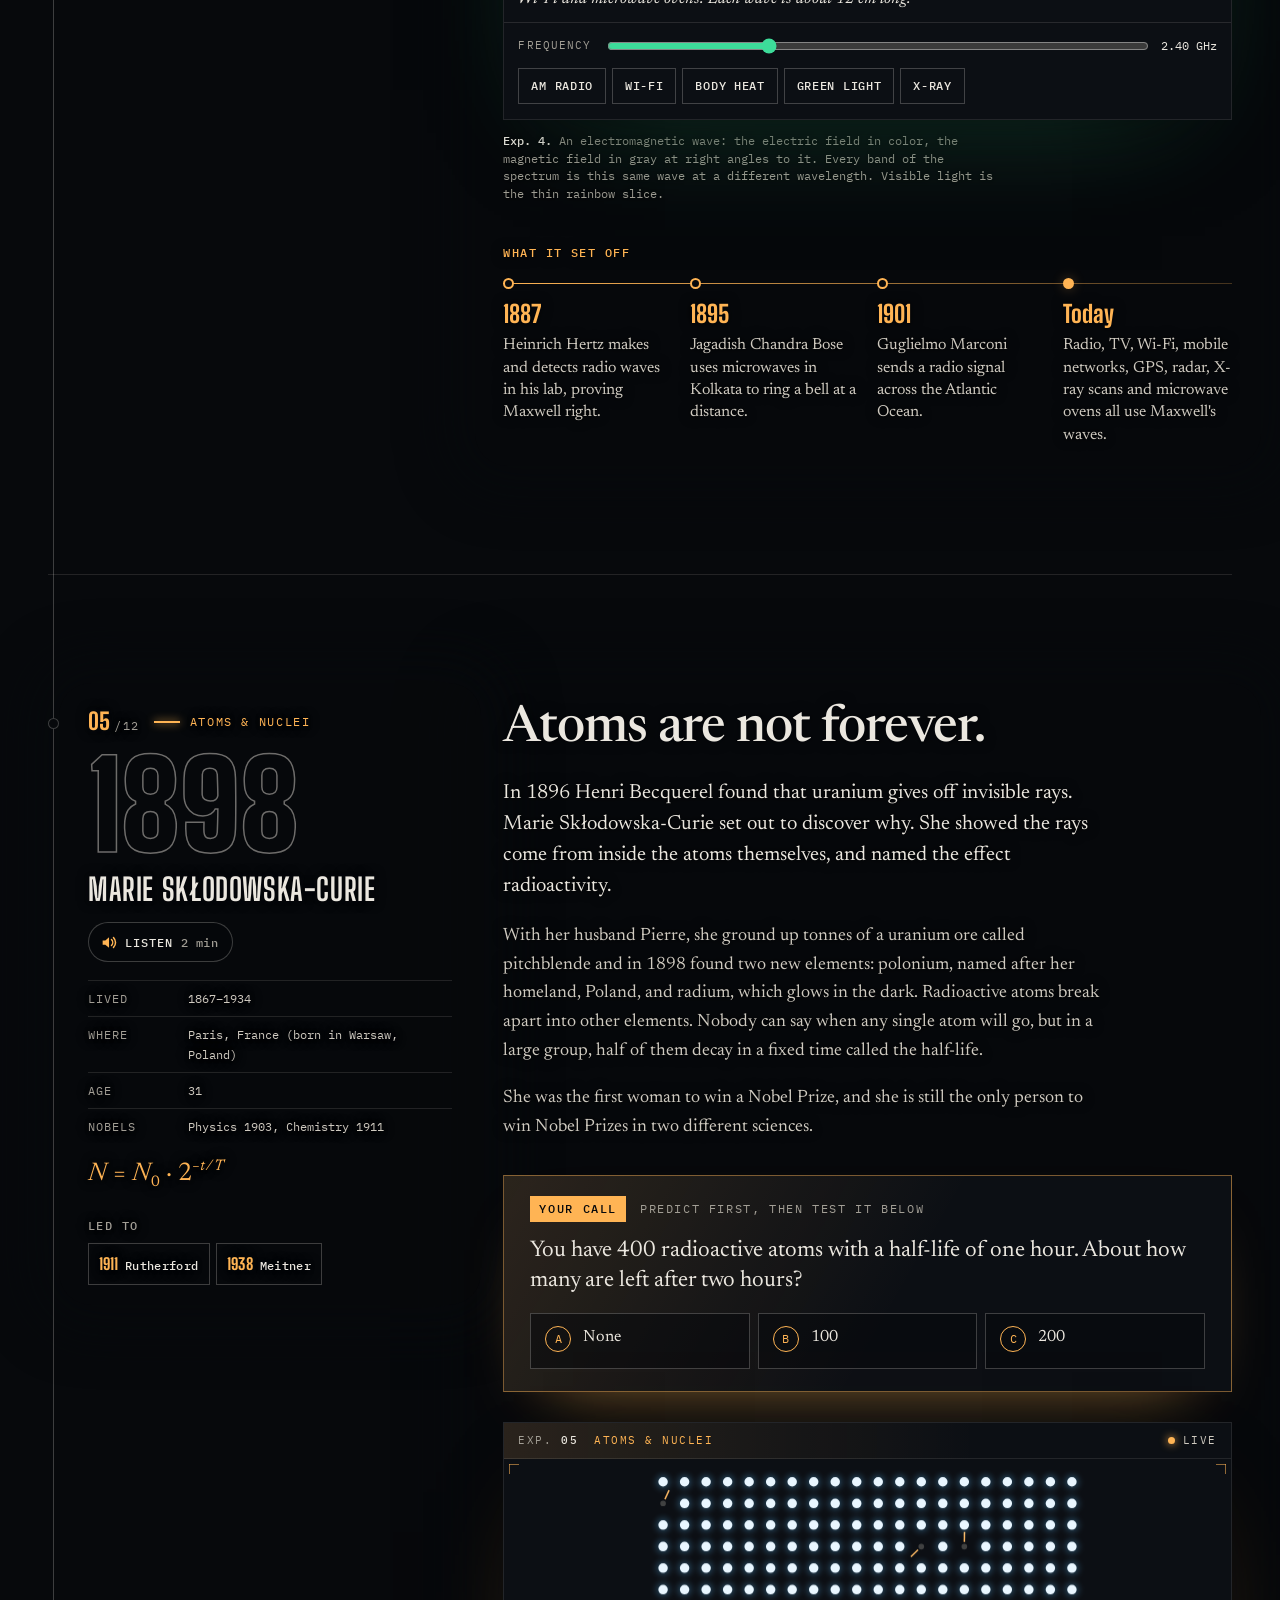
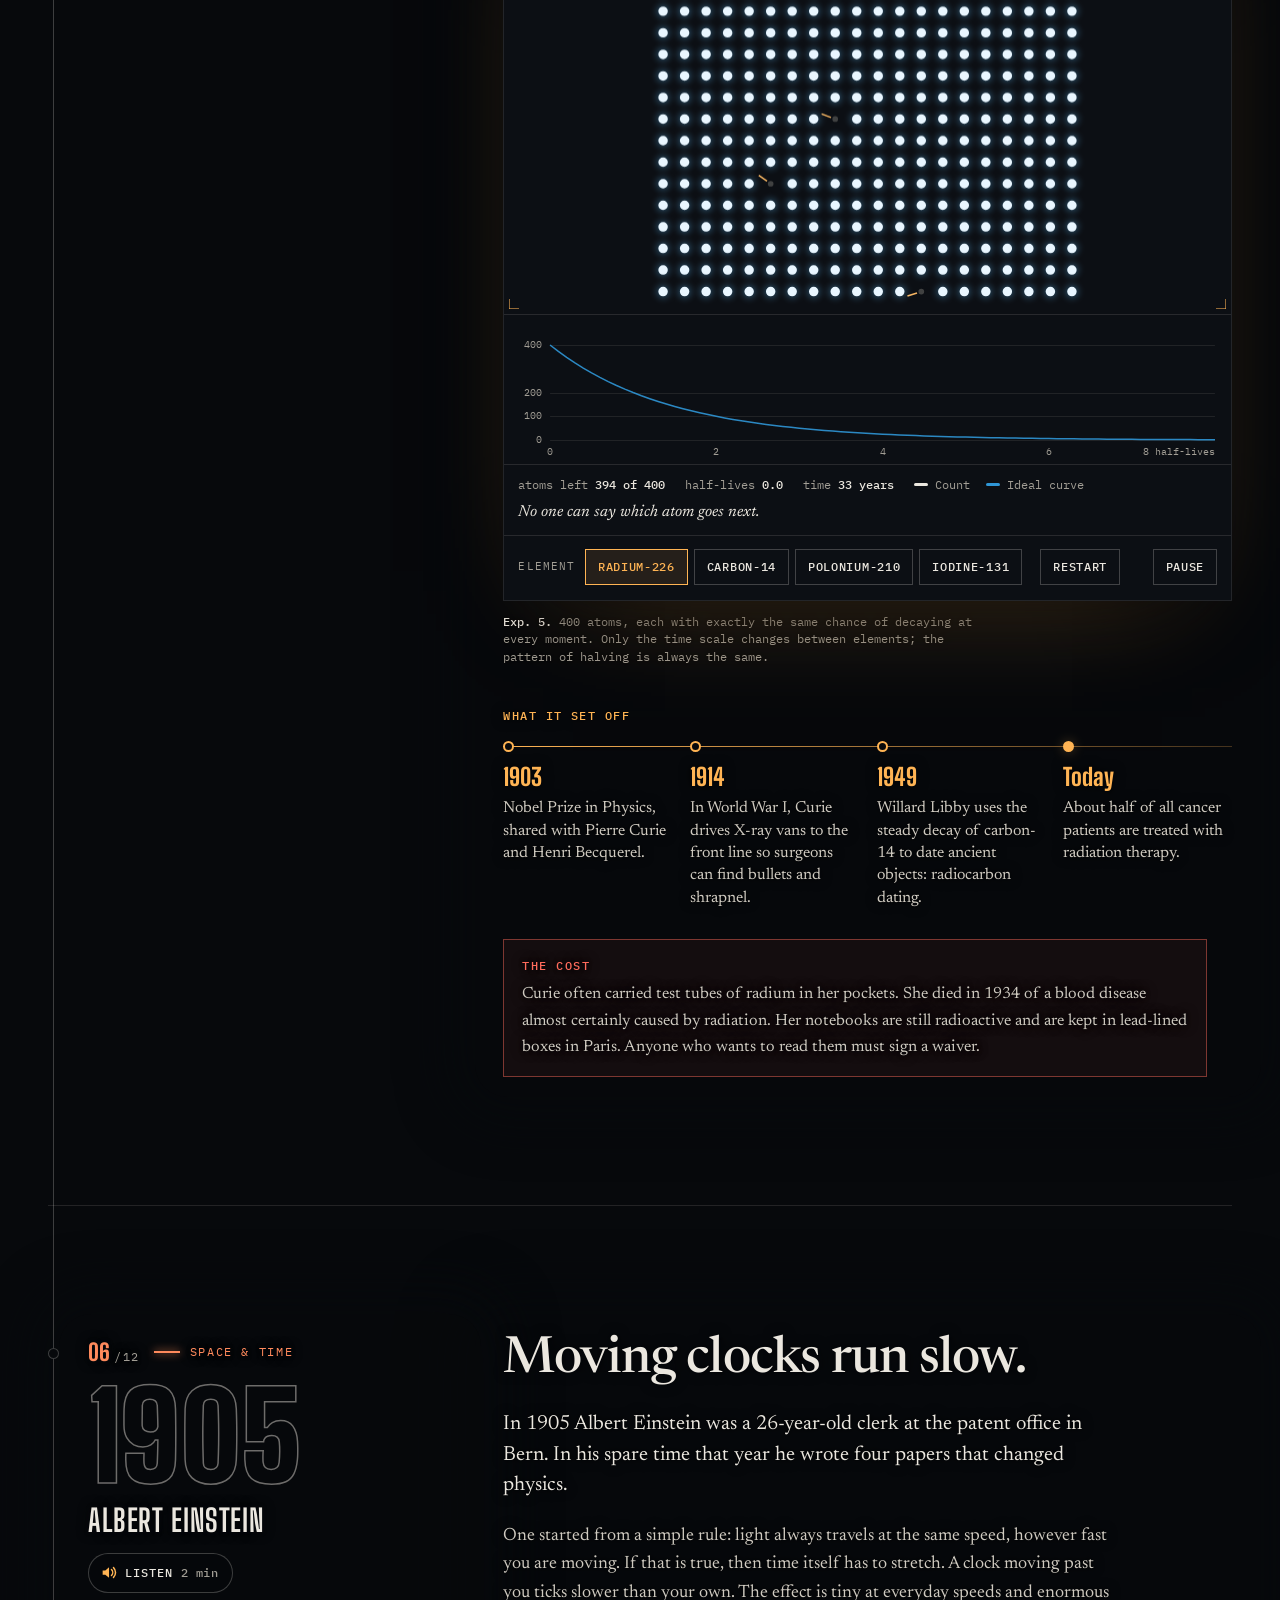
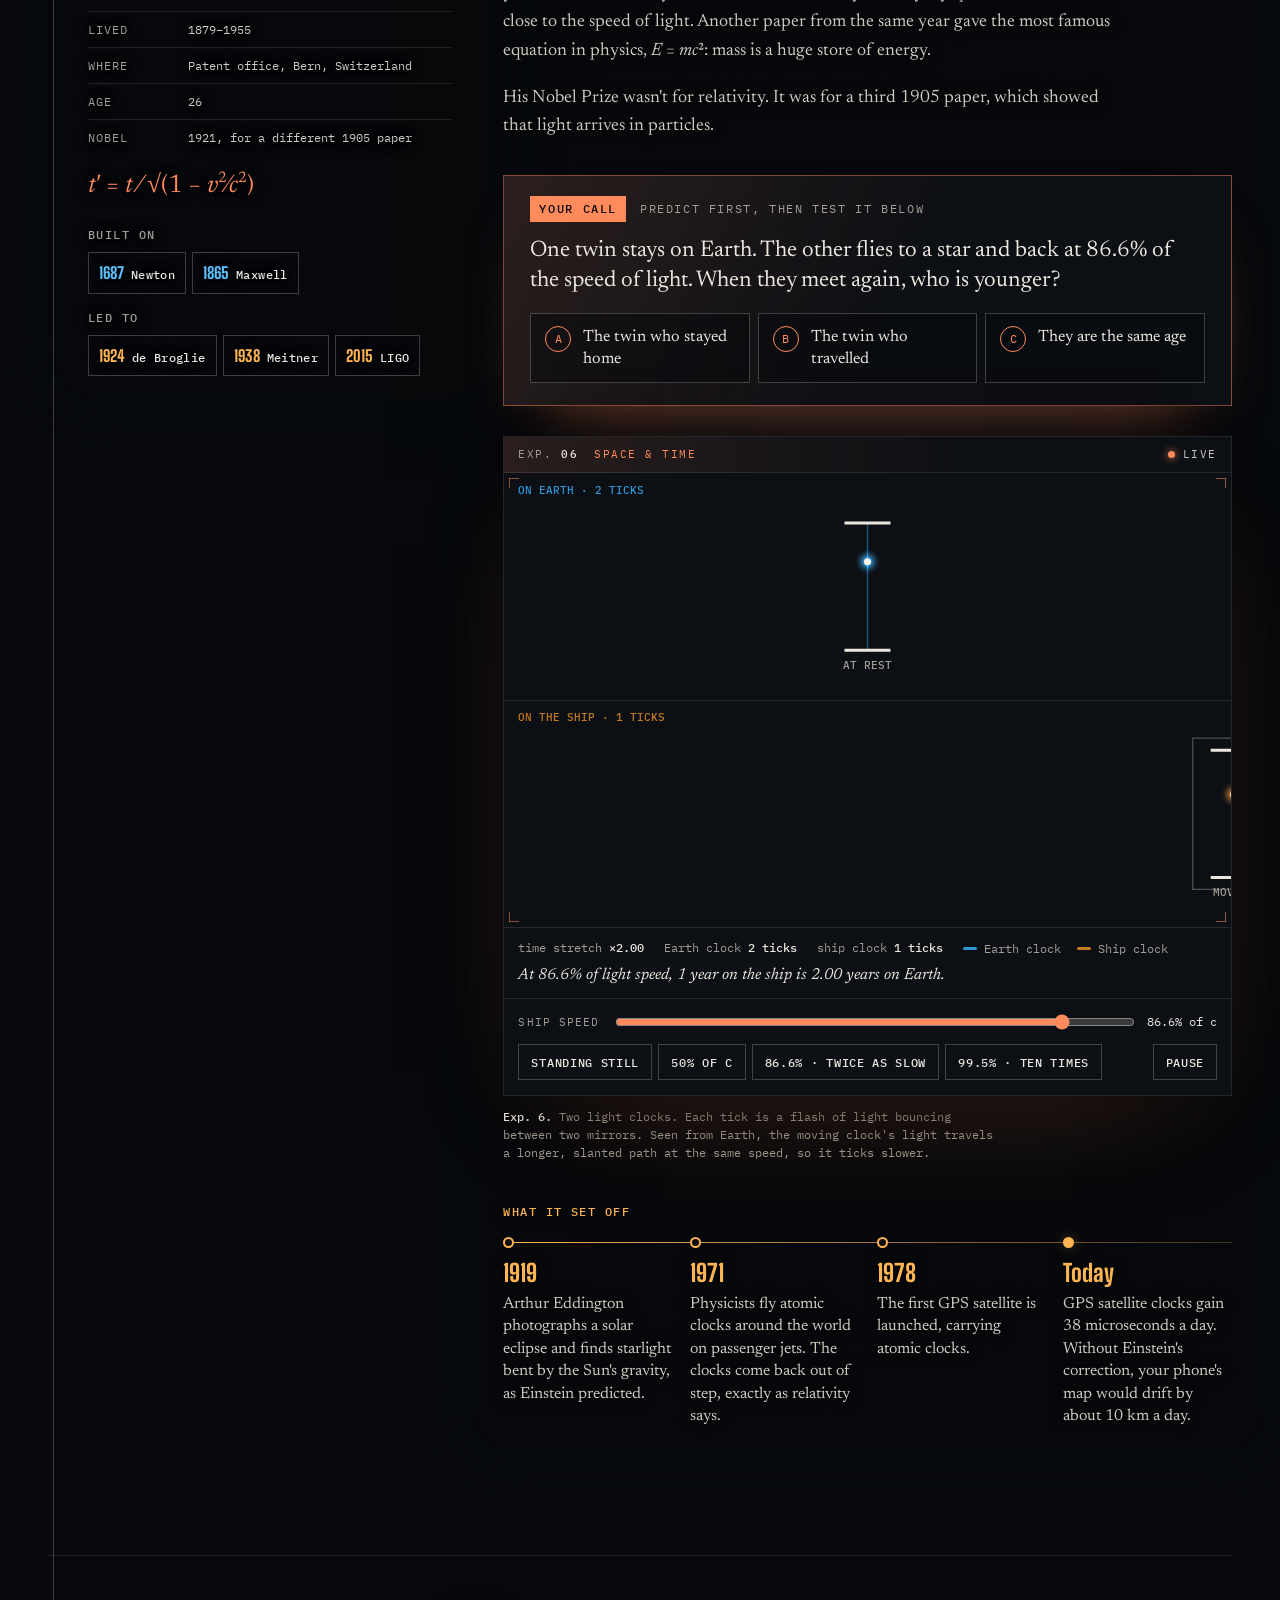
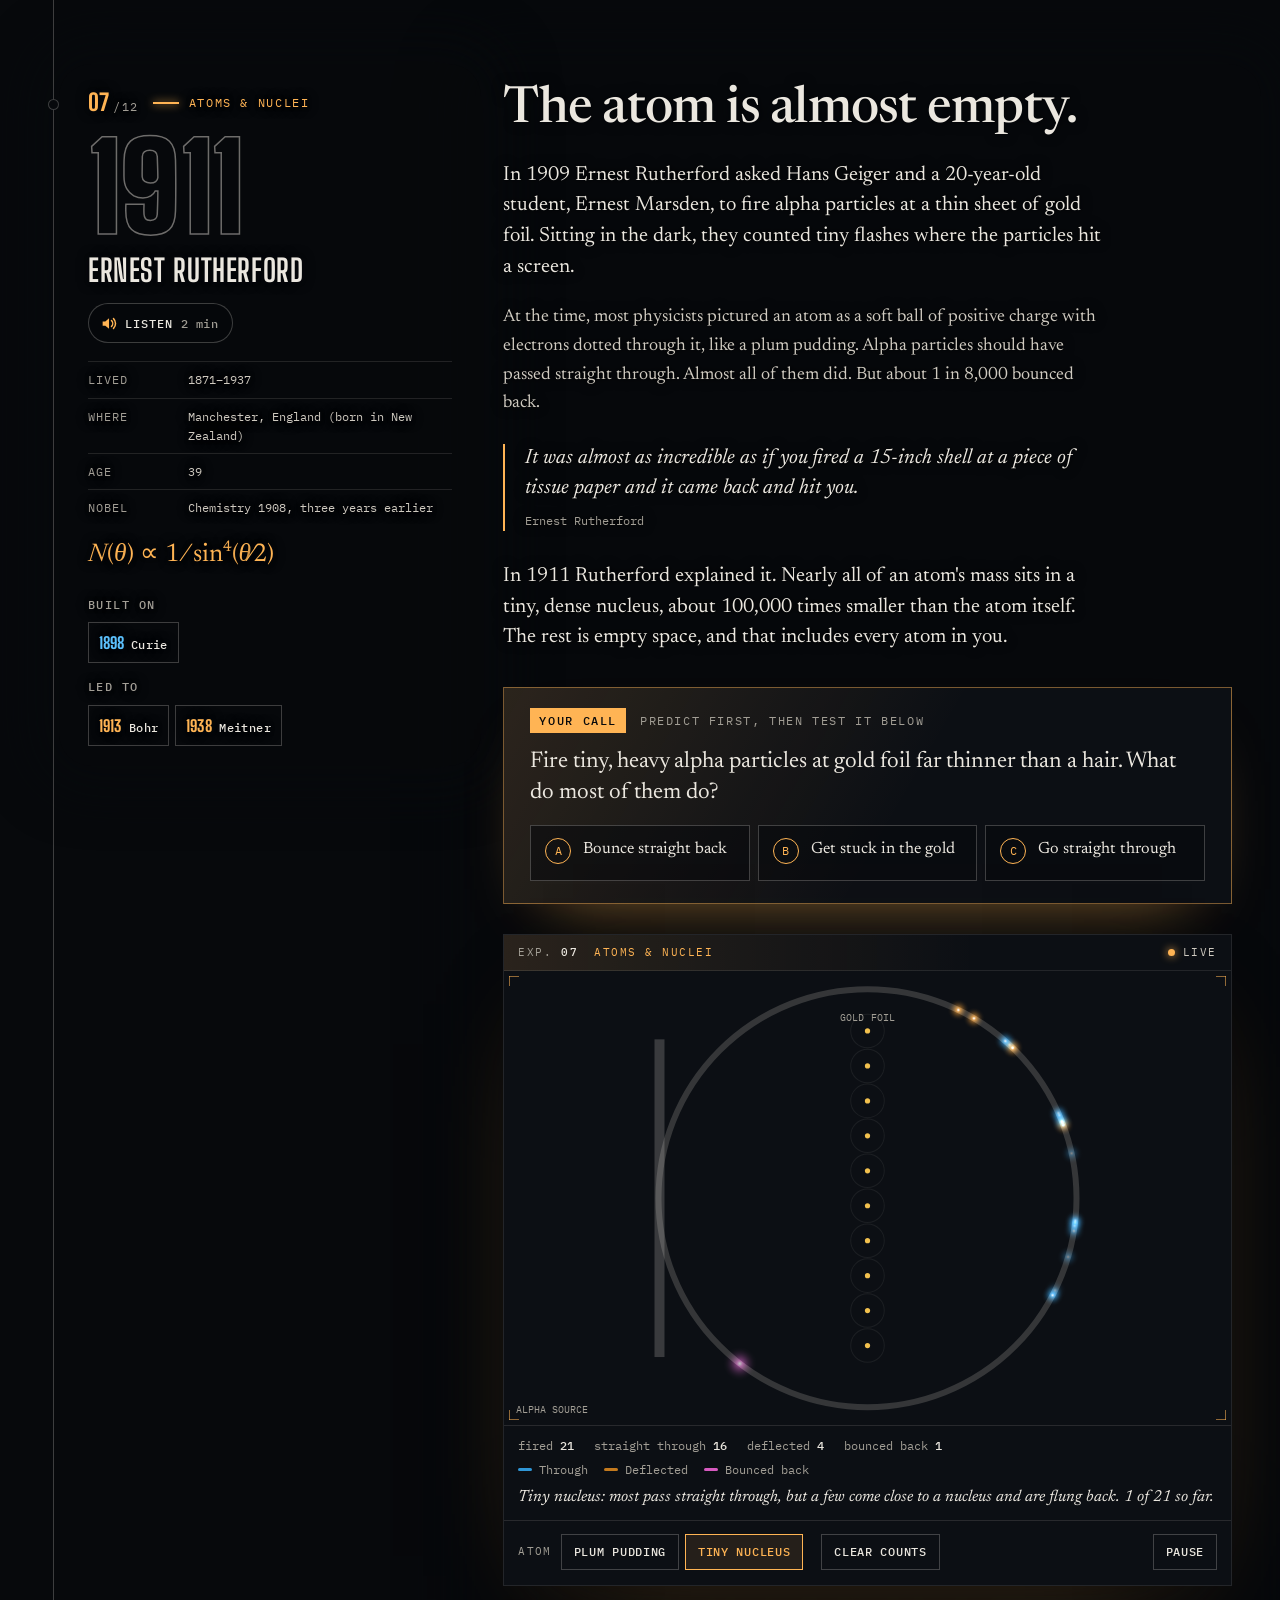
==== commit 2b345d04: "Chain Reaction: play-along layer, deck, time machine, class quiz - Your call: a prediction question " ====
--- a/physics/index.html
+++ b/physics/index.html
@@ -26,6 +26,7 @@
       <button class="mast-btn" type="button" id="find-open" aria-haspopup="dialog" aria-label="Find a physicist or discovery"><svg viewBox="0 0 16 16" aria-hidden="true"><circle cx="7" cy="7" r="5" fill="none" stroke="currentColor" stroke-width="1.6"></circle><path d="M11 11l3.5 3.5" stroke="currentColor" stroke-width="1.6" stroke-linecap="round"></path></svg><span>Find</span><kbd>/</kbd></button>
       <a class="mast-btn" href="#map" id="map-open" aria-label="Open the chain map"><svg viewBox="0 0 16 16" aria-hidden="true"><circle cx="3" cy="4" r="2" fill="none" stroke="currentColor" stroke-width="1.5"></circle><circle cx="13" cy="4" r="2" fill="none" stroke="currentColor" stroke-width="1.5"></circle><circle cx="8" cy="12" r="2" fill="none" stroke="currentColor" stroke-width="1.5"></circle><path d="M5 4h6M4 6l3 4.5M12 6l-3 4.5" fill="none" stroke="currentColor" stroke-width="1.3"></path></svg><span>Map</span></a>
       <button class="mast-btn" type="button" id="present-open" aria-haspopup="dialog" aria-label="Present: play the story as full-screen slides"><svg viewBox="0 0 16 16" aria-hidden="true"><rect x="1.5" y="2.5" width="13" height="9" rx="1" fill="none" stroke="currentColor" stroke-width="1.4"></rect><path d="M6.6 4.9v4.2L10.2 7z" fill="currentColor"></path><path d="M5 14h6" stroke="currentColor" stroke-width="1.4" stroke-linecap="round"></path></svg><span>Present</span></button>
+      <button class="mast-btn mast-deck" type="button" id="deck-open" aria-haspopup="dialog" aria-label="Deck, 0 of 12 cards collected"><svg viewBox="0 0 16 16" aria-hidden="true"><rect x="5.5" y="1.8" width="8.5" height="11.4" rx="1.4" fill="none" stroke="currentColor" stroke-width="1.4" transform="rotate(10 9.75 7.5)"></rect><rect x="2" y="3" width="8.5" height="11.4" rx="1.4" fill="var(--film)" stroke="currentColor" stroke-width="1.4"></rect><path d="M6.25 6.2l.9 1.9 2 .3-1.45 1.4.35 2-1.8-.95-1.8.95.35-2L3.35 8.4l2-.3z" fill="currentColor"></path></svg><span>Deck</span><b class="deck-count" id="deck-count" aria-hidden="true">0/12</b></button>
       <button class="mast-btn" type="button" id="display-open" data-display-open aria-haspopup="dialog" aria-label="Display and reading settings" title="Text size, contrast, background, motion and more"><b class="mast-aa" aria-hidden="true">Aa</b><span>Display</span></button>
       <button class="mast-btn mast-btn--icon" type="button" id="motion-toggle" aria-pressed="false" aria-label="Pause background animation" title="Pause or play the background animation"><svg class="i-pause" viewBox="0 0 16 16" aria-hidden="true"><path d="M5.5 3.5v9M10.5 3.5v9" stroke="currentColor" stroke-width="2" stroke-linecap="round"></path></svg><svg class="i-play" viewBox="0 0 16 16" aria-hidden="true"><path d="M5 3v10l8-5z" fill="currentColor"></path></svg></button>
     </div>
@@ -41,7 +42,7 @@
     <p class="lede">In 1938 Lise Meitner worked out that when one uranium nucleus splits, it can split two more, and those can split four. <em>Ideas work the same way.</em> Here are twelve people who each split open an idea, a live experiment for every discovery, and the world each one set off.</p>
     <div class="hero-actions">
       <a class="cta cta--solid" href="#map">Explore the chain map <span aria-hidden="true">↓</span></a>
-      <a class="cta" href="#galileo">Light the fuse: read it all</a>
+      <a class="cta cta--game" href="#galileo"><svg viewBox="0 0 16 16" aria-hidden="true"><path d="M8 1.5l1.9 4 4.4.5-3.3 3 .9 4.4L8 11.2l-3.9 2.2.9-4.4-3.3-3 4.4-.5z" fill="currentColor"></path></svg>Play: call all 12</a>
       <button class="cta cta--play" type="button" id="present-open-2" aria-haspopup="dialog"><svg viewBox="0 0 16 16" aria-hidden="true"><path d="M4.5 2.5v11l9-5.5z" fill="currentColor"></path></svg>Present mode</button>
     </div>
     <ul class="hero-meta">
@@ -216,7 +217,7 @@
           <dl class="facts">
             <div><dt>Lived</dt><dd>1791–1867</dd></div>
             <div><dt>Where</dt><dd>Royal Institution, London</dd></div>
-            <div><dt>Age</dt><dd>40</dd></div>
+            <div><dt>Age</dt><dd>39</dd></div>
             <div><dt>School</dt><dd>Left at 13</dd></div>
           </dl>
           <p class="key-eq" aria-label="EMF equals minus the rate of change of magnetic flux">ℰ = −d<var>Φ</var> ⁄ d<var>t</var></p>
@@ -830,6 +831,18 @@
         </div>
       </section>
     </div>
+
+    <!-- ============ The time machine ============ -->
+    <section class="lives" id="lives" aria-labelledby="lives-title">
+      <div class="lives-head">
+        <div>
+          <p class="label" style="color:var(--glow)">The time machine</p>
+          <h2 id="lives-title">Their lives <span class="outline">overlapped</span></h2>
+        </div>
+        <p class="lives-intro">Each bar is a lifetime and each dot is a discovery. Drag through 450 years, or press Play. Newton was born within a year of Galileo's death, and Einstein was born the year Maxwell died.</p>
+      </div>
+      <div class="tm" id="tm"></div>
+    </section>
 
     <!-- ============ In your pocket ============ -->
     <section class="pocket" id="pocket" aria-labelledby="pocket-title">
@@ -897,6 +910,15 @@
           <li><b>You</b><span>Many people in this story made their discovery young. Marsden was 20. Einstein was 26. Bohr was 27. Chandrasekhar was 19.</span></li>
         </ul>
       </div>
+      <div class="age" id="age">
+        <div class="age-head">
+          <label class="age-label" for="age-in">How old are you?</label>
+          <input id="age-in" type="number" inputmode="numeric" min="5" max="110" placeholder="15" autocomplete="off">
+          <span class="age-note">Nothing you type is saved or sent anywhere.</span>
+        </div>
+        <p class="age-out" id="age-out" aria-live="polite"></p>
+        <div class="age-plot" id="age-plot"><p class="age-cap label" aria-hidden="true">Age when they did it</p></div>
+      </div>
     </section>
 
     <!-- ============ Colophon ============ -->
@@ -1033,6 +1055,15 @@
       <p class="opt-hint" data-hint="motion"></p>
     </fieldset>
 
+    <fieldset class="opt" id="opt-sound">
+      <legend>Sound effects</legend>
+      <div class="seg">
+        <label><input type="radio" name="sound" value="off"><span>Off</span></label>
+        <label><input type="radio" name="sound" value="on"><span>On</span></label>
+      </div>
+      <p class="opt-hint" data-hint="sound"></p>
+    </fieldset>
+
     <fieldset class="opt" id="opt-rate" hidden>
       <legend>Read-aloud speed</legend>
       <div class="seg">
@@ -1053,6 +1084,7 @@
       <dl class="keys-list">
         <div class="k-letter"><dt><kbd>/</kbd></dt><dd>Find anyone</dd></div>
         <div class="k-letter"><dt><kbd>P</kbd></dt><dd>Present mode</dd></div>
+        <div class="k-letter"><dt><kbd>Q</kbd></dt><dd>In Present mode, quiz the class (<kbd>1</kbd> <kbd>2</kbd> <kbd>3</kbd> lock in their answer)</dd></div>
         <div><dt><kbd>Ctrl</kbd> <kbd>K</kbd></dt><dd>Find anyone</dd></div>
         <div><dt><kbd>←</kbd> <kbd>→</kbd></dt><dd>Previous or next exhibit, or slide</dd></div>
         <div><dt><kbd>Esc</kbd></dt><dd>Close whatever is open</dd></div>
@@ -1064,6 +1096,36 @@
       <button class="btn btn--solid" type="submit" value="done">Done</button>
     </div>
   </form>
+</dialog>
+
+<dialog class="deck" id="deck" aria-labelledby="deck-title" aria-describedby="deck-summary">
+  <div class="deck-inner">
+    <div class="deck-head">
+      <div>
+        <p class="label deck-kicker">Twelve discoveries, twelve cards</p>
+        <h2 id="deck-title">Your deck</h2>
+        <p class="deck-summary" id="deck-summary"></p>
+        <div class="deck-meter" id="deck-meter" aria-hidden="true"></div>
+      </div>
+      <div class="deck-tools">
+        <button class="btn deck-reset" type="button" id="deck-reset" hidden>Start over</button>
+        <button class="display-x" type="button" id="deck-close" aria-label="Close your deck"><span aria-hidden="true">×</span></button>
+      </div>
+    </div>
+    <p class="sr-only" role="status" id="deck-status"></p>
+    <section class="deck-cert" id="deck-cert" aria-labelledby="cert-title" hidden>
+      <h3 id="cert-title">The chain is complete</h3>
+      <p>You made the call on all twelve discoveries. Put your name on a certificate to keep.</p>
+      <div class="cert-form">
+        <label class="label" for="cert-name">Your name</label>
+        <input id="cert-name" type="text" maxlength="60" autocomplete="name" placeholder="Your name">
+        <button class="btn btn--solid" type="button" id="cert-make">Make my certificate</button>
+      </div>
+      <div class="cert-out" id="cert-out"></div>
+    </section>
+    <ol class="deck-grid" id="deck-grid"></ol>
+    <p class="deck-hint">Cards are saved in this browser only. Tap a card to turn it over.</p>
+  </div>
 </dialog>
 
 <div class="cinema" id="cinema" role="dialog" aria-modal="true" aria-label="Present mode" tabindex="-1" hidden>
@@ -1077,6 +1139,7 @@
     <button class="cin-btn" type="button" id="cin-prev" aria-label="Previous slide"><span aria-hidden="true">←</span></button>
     <ol class="cin-progress" id="cin-progress"></ol>
     <button class="cin-btn" type="button" id="cin-next" aria-label="Next slide"><span aria-hidden="true">→</span></button>
+    <button class="cin-btn cin-btn--text" type="button" id="cin-quiz" aria-pressed="false">Quiz</button>
     <button class="cin-btn cin-btn--text" type="button" id="cin-auto" aria-pressed="false">Autoplay</button>
     <button class="cin-btn cin-btn--text" type="button" id="cin-full">Full screen</button>
   </div>
@@ -1100,6 +1163,12 @@
 <script src="js/cinema.js"></script>
 <script src="js/display.js"></script>
 <script src="js/listen.js"></script>
+<script src="js/emblems.js"></script>
+<script src="js/sound.js"></script>
+<script src="js/play.js"></script>
+<script src="js/lives.js"></script>
+<script src="js/drop.js"></script>
+<script src="js/ask.js"></script>
 <script src="js/flair.js"></script>
 <script src="js/main.js"></script>
 </body>
--- a/physics/css/styles.css
+++ b/physics/css/styles.css
@@ -36,6 +36,11 @@
   box-sizing: border-box;
 }
 
+/* Anything marked hidden stays hidden, whatever its own display. */
+[hidden] {
+  display: none !important;
+}
+
 html {
   scroll-behavior: smooth;
   -webkit-text-size-adjust: 100%;
@@ -106,11 +111,11 @@
   z-index: 0;
 }
 
-.has-cosmos :is(.main, .lede, .hero-meta, .map-head, .map-foot, .pocket-head, .pocket-body, .pocket-foot, .onward-grid, .colophon-grid, .site-footer) {
+.has-cosmos :is(.main, .lede, .hero-meta, .map-head, .map-foot, .lives-head, .pocket-head, .pocket-body, .pocket-foot, .onward-grid, .colophon-grid, .site-footer) {
   position: relative;
 }
 
-.has-cosmos :is(.meta, .main, .lede, .hero-meta, .map-head, .map-foot, .pocket-head, .pocket-body, .pocket-foot, .onward-grid, .colophon-grid, .site-footer)::before {
+.has-cosmos :is(.meta, .main, .lede, .hero-meta, .map-head, .map-foot, .lives-head, .pocket-head, .pocket-body, .pocket-foot, .onward-grid, .colophon-grid, .site-footer)::before {
   content: "";
   position: absolute;
   z-index: -1;
@@ -121,7 +126,7 @@
   pointer-events: none;
 }
 
-.has-cosmos.bg-off :is(.meta, .main, .lede, .hero-meta, .map-head, .map-foot, .pocket-head, .pocket-body, .pocket-foot, .onward-grid, .colophon-grid, .site-footer)::before {
+.has-cosmos.bg-off :is(.meta, .main, .lede, .hero-meta, .map-head, .map-foot, .lives-head, .pocket-head, .pocket-body, .pocket-foot, .onward-grid, .colophon-grid, .site-footer)::before {
   display: none;
 }
 
@@ -1538,6 +1543,7 @@
 }
 
 .pocket-head h2,
+.lives h2,
 .onward h2,
 .colophon h2 {
   margin: 12px 0 0;
@@ -2489,6 +2495,173 @@
   color: var(--film);
 }
 
+/* Quiz slides: a chapter's "Your call" question, for the class to vote on
+   before the discovery is shown. */
+.cin-slide--quiz {
+  width: min(62rem, 74vw);
+}
+
+/* The 3D formation can sit behind a long question on a phone. */
+.cin-slide--quiz .cin-kicker,
+.cin-q,
+.cin-why {
+  text-shadow: 0 1px 2px rgba(7, 9, 12, 0.95), 0 0 16px rgba(7, 9, 12, 0.95);
+}
+
+.cin-q {
+  margin: 0;
+  font-family: var(--font-body);
+  font-weight: 500;
+  font-size: clamp(1.7rem, 3.1vw, 2.9rem);
+  line-height: 1.15;
+  color: var(--ink);
+  text-wrap: balance;
+}
+
+.cin-opts {
+  display: grid;
+  grid-template-columns: repeat(3, minmax(0, 1fr));
+  gap: 12px;
+  margin: 28px 0 0;
+  padding: 0;
+  list-style: none;
+}
+
+.cin-opt {
+  appearance: none;
+  -webkit-appearance: none;
+  display: grid;
+  grid-template-columns: auto minmax(0, 1fr);
+  column-gap: 14px;
+  align-items: start;
+  width: 100%;
+  height: 100%;
+  min-height: 64px;
+  padding: 16px 18px;
+  border: 1px solid var(--rule-strong);
+  background: rgba(7, 9, 12, 0.62);
+  color: var(--ink);
+  font: inherit;
+  font-size: clamp(1.05rem, 1.5vw, 1.35rem);
+  line-height: 1.3;
+  text-align: left;
+  cursor: pointer;
+  transition: border-color 160ms ease, background-color 160ms ease, opacity 300ms ease, transform 160ms ease;
+}
+
+.cin-opt-letter {
+  grid-row: span 2;
+  display: grid;
+  place-items: center;
+  width: 38px;
+  height: 38px;
+  border: 1.5px solid var(--lane);
+  border-radius: 50%;
+  font-family: var(--font-display);
+  font-size: 1.25rem;
+  font-weight: 800;
+  color: var(--lane);
+}
+
+.cin-opt-mark {
+  grid-column: 2;
+  margin-top: 6px;
+  font-family: var(--font-mono);
+  font-size: 0.74rem;
+  letter-spacing: 0.08em;
+  text-transform: uppercase;
+}
+
+.cin-opt-mark:empty {
+  display: none;
+}
+
+.cin-opt:hover:not([aria-disabled="true"]) {
+  border-color: var(--lane);
+  transform: translateY(-2px);
+}
+
+.cin-opt[aria-disabled="true"] {
+  cursor: default;
+}
+
+.is-revealed .cin-opt:not(.is-answer):not(.is-miss) {
+  opacity: 0.6;
+}
+
+.cin-opt.is-answer {
+  border-color: var(--lane);
+  background: rgba(7, 9, 12, 0.7);
+  background: color-mix(in srgb, var(--lane) 18%, rgba(7, 9, 12, 0.72));
+  box-shadow: 0 0 0 1px var(--lane), 0 0 38px -8px var(--lane);
+}
+
+.cin-opt.is-answer .cin-opt-letter {
+  background: var(--lane);
+  color: var(--film);
+}
+
+.cin-opt.is-answer .cin-opt-mark {
+  color: var(--lane);
+}
+
+.cin-opt.is-miss {
+  border-color: rgba(255, 107, 91, 0.75);
+}
+
+.cin-opt.is-miss .cin-opt-mark {
+  color: var(--red);
+}
+
+.cin-why {
+  margin: 22px 0 0;
+  max-width: 46rem;
+  font-size: clamp(1.1rem, 1.5vw, 1.35rem);
+  line-height: 1.5;
+  color: var(--ink-soft);
+}
+
+.cin-why b {
+  font-weight: 600;
+  color: var(--lane);
+}
+
+.cin-reveal,
+.cin-reveal:hover {
+  background: var(--ink);
+  border-color: var(--ink);
+  color: var(--film);
+}
+
+.cin-reveal:hover {
+  background: var(--lane);
+  border-color: var(--lane);
+}
+
+.cin-progress li.is-quiz {
+  flex: 0.45;
+}
+
+.cin-hint--quiz {
+  margin-top: 10px;
+}
+
+@media (prefers-reduced-motion: no-preference) {
+  .cin-why:not([hidden]) {
+    animation: cin-in 600ms cubic-bezier(0.2, 0.7, 0.2, 1) both;
+  }
+
+  .cin-opt.is-answer {
+    animation: cin-pop 560ms cubic-bezier(0.2, 0.9, 0.3, 1.4);
+  }
+}
+
+@keyframes cin-pop {
+  40% {
+    transform: scale(1.045);
+  }
+}
+
 .cin-title {
   margin: 0;
   font-family: var(--font-display);
@@ -2869,7 +3042,8 @@
 }
 
 /* The odometer, only while it spins (see spinYear in flair.js). */
-.year.is-rolling {
+.year.is-rolling,
+.chapter.is-lit .year.is-rolling {
   display: flex;
   text-shadow: none;
 }
@@ -3015,7 +3189,7 @@
 /* Outlined words. flair.js lays a copy in the colors of all five branches
    over each one, shown only inside a circle that follows the pointer. */
 @supports (-webkit-text-stroke: 1px black) {
-  :is(.mapsec, .pocket-head, .onward, .colophon) h2 .outline {
+  :is(.mapsec, .lives, .pocket-head, .onward, .colophon) h2 .outline {
     color: transparent;
     -webkit-text-stroke: 1.5px var(--ink);
   }
@@ -3165,6 +3339,1541 @@
   }
 }
 
+/* ---------- Play along: calls, cards, the time machine (play.js, lives.js) ---------- */
+
+/* The five branches of physics, for anything outside a chapter. */
+[data-lane="0"] {
+  --accent: #6aaeff;
+  --accent-rgb: 106 174 255;
+}
+
+[data-lane="1"] {
+  --accent: #ff8a5c;
+  --accent-rgb: 255 138 92;
+}
+
+[data-lane="2"] {
+  --accent: #3ddc9a;
+  --accent-rgb: 61 220 154;
+}
+
+[data-lane="3"] {
+  --accent: #ffb454;
+  --accent-rgb: 255 180 84;
+}
+
+[data-lane="4"] {
+  --accent: #ff7fb0;
+  --accent-rgb: 255 127 176;
+}
+
+/* The deck button and the hero's invitation to play. */
+.mast-deck .deck-count {
+  margin-left: 1px;
+  font-family: var(--font-display);
+  font-size: 0.95rem;
+  font-weight: 800;
+  letter-spacing: 0.02em;
+  color: var(--muted);
+}
+
+.mast-deck.has-cards .deck-count {
+  color: var(--amber);
+}
+
+.mast-deck.is-full .deck-count {
+  text-shadow: 0 0 10px rgba(255, 180, 84, 0.7);
+}
+
+.mast-deck.is-bump {
+  animation: deck-bump 700ms cubic-bezier(0.2, 0.9, 0.3, 1.4);
+}
+
+@keyframes deck-bump {
+  30% {
+    transform: translateY(-4px) scale(1.08);
+    border-color: var(--amber);
+  }
+}
+
+.cta--game {
+  border-color: rgba(255, 180, 84, 0.6);
+  color: var(--amber);
+}
+
+.cta--game:hover {
+  border-color: var(--amber);
+  background: var(--amber);
+  color: var(--film);
+}
+
+/* ---------- Your call ---------- */
+
+.call {
+  position: relative;
+  margin: 34px 0 0;
+  padding: 20px clamp(16px, 2.4vw, 26px) 22px;
+  max-width: 46rem;
+  border: 1px solid rgb(var(--accent-rgb) / 0.45);
+  background:
+    linear-gradient(120deg, rgb(var(--accent-rgb) / 0.13), rgb(var(--accent-rgb) / 0) 55%),
+    var(--plate);
+  box-shadow: 0 30px 70px -45px rgb(var(--accent-rgb) / 0.7);
+  text-shadow: none;
+}
+
+.call-kicker {
+  display: flex;
+  flex-wrap: wrap;
+  align-items: center;
+  gap: 8px 14px;
+  margin: 0;
+  font-family: var(--font-mono);
+  font-size: 0.72rem;
+  letter-spacing: 0.14em;
+  text-transform: uppercase;
+  color: var(--muted);
+}
+
+.call-tag {
+  padding: 4px 9px 3px;
+  background: var(--accent);
+  color: var(--film);
+  font-weight: 500;
+}
+
+.call-q {
+  margin: 14px 0 16px;
+  font-size: clamp(1.2rem, 1.9vw, 1.42rem);
+  line-height: 1.35;
+  color: var(--ink);
+  text-wrap: pretty;
+}
+
+.call-opts {
+  display: grid;
+  grid-template-columns: repeat(auto-fit, minmax(min(100%, 12.5rem), 1fr));
+  gap: 8px;
+}
+
+.call-opt {
+  appearance: none;
+  -webkit-appearance: none;
+  display: grid;
+  grid-template-columns: auto minmax(0, 1fr);
+  column-gap: 12px;
+  align-items: start;
+  min-height: 56px;
+  padding: 12px 14px;
+  border: 1px solid var(--rule-strong);
+  background: rgba(7, 9, 12, 0.55);
+  color: var(--ink);
+  font: inherit;
+  font-size: 1.02rem;
+  line-height: 1.35;
+  text-align: left;
+  cursor: pointer;
+  transition: border-color 150ms ease, background-color 150ms ease, transform 150ms ease;
+}
+
+.call-letter {
+  grid-row: span 2;
+  display: grid;
+  place-items: center;
+  width: 26px;
+  height: 26px;
+  border: 1px solid currentColor;
+  border-radius: 50%;
+  font-family: var(--font-mono);
+  font-size: 0.72rem;
+  color: var(--accent);
+}
+
+.call-mark {
+  grid-column: 2;
+  margin-top: 4px;
+  font-family: var(--font-mono);
+  font-size: 0.68rem;
+  letter-spacing: 0.08em;
+  text-transform: uppercase;
+}
+
+.call-mark:empty {
+  display: none;
+}
+
+.call-opt:hover:not(:disabled) {
+  border-color: var(--accent);
+  background: rgb(var(--accent-rgb) / 0.1);
+  transform: translateY(-1px);
+}
+
+.call-opt:disabled {
+  cursor: default;
+  color: var(--ink-soft);
+}
+
+.call-opt.is-answer {
+  border-color: var(--accent);
+  background: rgb(var(--accent-rgb) / 0.16);
+  color: var(--ink);
+}
+
+.call-opt.is-answer .call-letter {
+  border-color: var(--accent);
+  background: var(--accent);
+  color: var(--film);
+}
+
+.call-opt.is-answer .call-mark {
+  color: var(--accent);
+}
+
+.call-opt.is-miss {
+  border-color: rgba(255, 107, 91, 0.75);
+}
+
+.call-opt.is-miss .call-mark {
+  color: var(--red);
+}
+
+.call-result:empty {
+  display: none;
+}
+
+.call-verdict {
+  margin: 16px 0 0;
+  font-size: 1.05rem;
+  line-height: 1.5;
+  color: var(--ink-soft);
+}
+
+.call-verdict b {
+  font-weight: 600;
+  color: var(--ink);
+}
+
+.call.is-right .call-verdict b {
+  color: var(--accent);
+}
+
+.call-actions {
+  display: flex;
+  flex-wrap: wrap;
+  gap: 8px;
+  margin: 14px 0 0;
+}
+
+.call-actions[hidden] {
+  display: none;
+}
+
+/* ---------- The deck ---------- */
+
+.deck {
+  width: min(1200px, calc(100vw - 24px));
+  max-width: none;
+  height: min(92dvh, 1000px);
+  max-height: none;
+  margin: auto;
+  padding: 0;
+  border: 1px solid var(--rule-strong);
+  background:
+    radial-gradient(120% 70% at 50% 0%, rgba(255, 180, 84, 0.08), rgba(255, 180, 84, 0) 60%),
+    var(--film);
+  color: var(--ink);
+  box-shadow: 0 40px 120px -30px #000;
+  overflow: hidden;
+}
+
+.deck[open] {
+  display: flex;
+  flex-direction: column;
+}
+
+.deck::backdrop {
+  background: rgba(3, 4, 6, 0.82);
+}
+
+@media (prefers-reduced-motion: no-preference) {
+  .deck[open] {
+    animation: deck-in 380ms cubic-bezier(0.2, 0.8, 0.2, 1);
+  }
+}
+
+@keyframes deck-in {
+  from {
+    opacity: 0;
+    transform: translateY(24px) scale(0.98);
+  }
+}
+
+.deck-inner {
+  flex: 1;
+  min-height: 0;
+  overflow-y: auto;
+  overscroll-behavior: contain;
+  padding: 22px clamp(16px, 3vw, 34px) 30px;
+}
+
+.deck-head {
+  display: flex;
+  align-items: flex-start;
+  justify-content: space-between;
+  gap: 16px;
+}
+
+.deck-kicker {
+  margin: 0;
+  color: var(--amber);
+}
+
+.deck h2 {
+  margin: 8px 0 0;
+  font-family: var(--font-display);
+  font-weight: 900;
+  font-size: clamp(2.4rem, 5vw, 3.6rem);
+  line-height: 0.9;
+  text-transform: uppercase;
+}
+
+.deck-summary {
+  margin: 10px 0 0;
+  font-size: 1rem;
+  line-height: 1.45;
+  color: var(--ink-soft);
+}
+
+.deck-meter {
+  display: grid;
+  grid-template-columns: repeat(12, minmax(0, 1fr));
+  gap: 4px;
+  max-width: 420px;
+  margin-top: 14px;
+}
+
+.deck-meter i {
+  height: 6px;
+  border-radius: 3px;
+  background: rgba(235, 231, 223, 0.12);
+}
+
+.deck-meter i.is-got {
+  background: var(--accent);
+}
+
+.deck-meter i.is-foil {
+  background: linear-gradient(90deg, var(--accent), #fff6d8, var(--accent));
+  box-shadow: 0 0 10px rgb(var(--accent-rgb) / 0.7);
+}
+
+.deck-tools {
+  display: flex;
+  align-items: center;
+  gap: 8px;
+  flex: none;
+}
+
+.deck-grid {
+  display: grid;
+  grid-template-columns: repeat(auto-fill, minmax(min(100%, 200px), 1fr));
+  gap: 22px 18px;
+  margin: 26px 0 0;
+  padding: 0;
+  list-style: none;
+}
+
+.deck-hint {
+  margin: 22px 0 0;
+  font-family: var(--font-mono);
+  font-size: 0.7rem;
+  color: var(--muted);
+}
+
+.deck-cert {
+  margin-top: 22px;
+  padding: 20px clamp(16px, 2.4vw, 26px);
+  border: 1px solid rgba(255, 180, 84, 0.6);
+  background: linear-gradient(120deg, rgba(255, 180, 84, 0.14), rgba(255, 180, 84, 0) 60%), var(--plate);
+}
+
+.deck-cert h3 {
+  margin: 0;
+  font-family: var(--font-display);
+  font-weight: 900;
+  font-size: 2rem;
+  line-height: 1;
+  text-transform: uppercase;
+  color: var(--amber);
+}
+
+.deck-cert > p {
+  margin: 8px 0 0;
+  color: var(--ink-soft);
+}
+
+.cert-form {
+  display: flex;
+  flex-wrap: wrap;
+  align-items: center;
+  gap: 8px 12px;
+  margin-top: 14px;
+}
+
+.cert-form .label {
+  color: var(--muted);
+}
+
+.cert-form input,
+.age input,
+.ask-form input {
+  min-width: 0;
+  padding: 9px 12px;
+  border: 1px solid var(--rule-strong);
+  border-radius: 0;
+  background: #07090c;
+  color: var(--ink);
+  font: inherit;
+  font-size: 1rem;
+}
+
+.cert-form input {
+  flex: 1 1 14rem;
+}
+
+.cert-out:empty {
+  display: none;
+}
+
+.cert-out {
+  display: grid;
+  justify-items: start;
+  gap: 10px;
+  margin-top: 16px;
+}
+
+.cert-out img {
+  display: block;
+  width: 100%;
+  max-width: 720px;
+  height: auto;
+  border: 1px solid var(--rule-strong);
+}
+
+.cert-note {
+  margin: 0;
+  font-family: var(--font-mono);
+  font-size: 0.72rem;
+  color: var(--muted);
+}
+
+.cert-note:empty {
+  display: none;
+}
+
+/* A card: two faces in one grid cell, so it grows to fit the longer face,
+   and every card in a row stretches to the tallest. */
+.deck-item {
+  display: grid;
+  grid-template-columns: minmax(0, 1fr);
+  perspective: 1100px;
+}
+
+.card {
+  --rx: 0deg;
+  --ry: 0deg;
+  --mx: 50%;
+  --my: 50%;
+  position: relative;
+  display: block;
+  width: 100%;
+  aspect-ratio: 5 / 7;
+  align-self: stretch;
+  padding: 0;
+  border: 0;
+  border-radius: 14px;
+  background: none;
+  color: var(--ink);
+  font: inherit;
+  text-align: left;
+  cursor: pointer;
+  transform: rotateX(var(--rx)) rotateY(var(--ry));
+  transform-style: preserve-3d;
+  transition: transform 450ms cubic-bezier(0.2, 0.8, 0.2, 1);
+}
+
+.card.is-tilting {
+  transition: transform 80ms linear;
+}
+
+.card-faces {
+  display: grid;
+  min-height: 100%;
+  transform-style: preserve-3d;
+  transition: transform 700ms cubic-bezier(0.3, 0.7, 0.2, 1);
+}
+
+.card[aria-pressed="true"] .card-faces {
+  transform: rotateY(180deg);
+}
+
+.card-face {
+  grid-area: 1 / 1;
+  position: relative;
+  display: flex;
+  flex-direction: column;
+  min-width: 0;
+  padding: 12px;
+  border: 1px solid rgb(var(--accent-rgb) / 0.55);
+  border-radius: 14px;
+  background:
+    linear-gradient(160deg, rgb(var(--accent-rgb) / 0.17), rgb(var(--accent-rgb) / 0.02) 42%, rgba(7, 9, 12, 0) 70%),
+    #0e1218;
+  box-shadow:
+    inset 0 0 0 4px #0e1218,
+    inset 0 0 0 5px rgb(var(--accent-rgb) / 0.22),
+    0 18px 40px -18px rgba(0, 0, 0, 0.9);
+  overflow: hidden;
+  -webkit-backface-visibility: hidden;
+  backface-visibility: hidden;
+}
+
+.card-back {
+  gap: 8px;
+  transform: rotateY(180deg);
+}
+
+.card-top {
+  display: flex;
+  justify-content: space-between;
+  gap: 8px;
+  font-family: var(--font-mono);
+  font-size: 0.62rem;
+  letter-spacing: 0.12em;
+  text-transform: uppercase;
+  color: var(--muted);
+}
+
+.card-no {
+  flex: none;
+  white-space: nowrap;
+}
+
+.card-lane {
+  color: var(--accent);
+  text-align: right;
+}
+
+.card-art {
+  position: relative;
+  display: block;
+  margin-top: 8px;
+  aspect-ratio: 200 / 140;
+  border: 1px solid rgb(var(--accent-rgb) / 0.25);
+  border-radius: 8px;
+  background: radial-gradient(circle at 50% 60%, rgb(var(--accent-rgb) / 0.2), rgb(var(--accent-rgb) / 0) 70%), #07090c;
+  color: var(--accent);
+}
+
+.card-art .emblem {
+  display: block;
+  width: 100%;
+  height: 100%;
+}
+
+.card-year {
+  display: block;
+  margin: 10px 0 0;
+  font-family: var(--font-display);
+  font-weight: 900;
+  font-size: 2.3rem;
+  line-height: 0.85;
+  color: var(--ink);
+}
+
+.card-name {
+  display: block;
+  margin-top: 6px;
+  font-family: var(--font-display);
+  font-weight: 700;
+  font-size: 1.05rem;
+  letter-spacing: 0.03em;
+  line-height: 1.05;
+  text-transform: uppercase;
+  overflow-wrap: anywhere;
+}
+
+.card-idea {
+  display: block;
+  margin-top: 4px;
+  font-size: 0.92rem;
+  font-style: italic;
+  line-height: 1.25;
+  color: var(--ink-soft);
+}
+
+.card-foot {
+  display: flex;
+  align-items: center;
+  justify-content: space-between;
+  gap: 8px;
+  margin-top: auto;
+  padding-top: 8px;
+  border-top: 1px solid rgb(var(--accent-rgb) / 0.25);
+  font-family: var(--font-mono);
+  font-size: 0.64rem;
+  letter-spacing: 0.08em;
+  text-transform: uppercase;
+  color: var(--muted);
+}
+
+.card-idea + .card-foot {
+  margin-top: auto;
+}
+
+.card-badge {
+  color: var(--accent);
+}
+
+.card.is-foil .card-face {
+  border-color: rgba(255, 222, 160, 0.8);
+}
+
+.card.is-foil .card-badge {
+  padding: 2px 6px;
+  border-radius: 3px;
+  background: linear-gradient(90deg, #ffd36e, #fff5c4, #ffd36e);
+  color: #1a1204;
+}
+
+/* The foil: a rainbow sheen and a glare that follow the pointer. */
+.card.is-foil .card-front::after,
+.toast-card.is-foil::after {
+  content: "";
+  position: absolute;
+  inset: 0;
+  border-radius: inherit;
+  pointer-events: none;
+  background:
+    radial-gradient(farthest-corner circle at var(--mx, 30%) var(--my, 20%), rgba(255, 255, 255, 0.3), rgba(255, 255, 255, 0) 42%),
+    repeating-linear-gradient(118deg, rgba(255, 77, 77, 0.2) 0, rgba(255, 214, 77, 0.2) 22px, rgba(77, 255, 166, 0.2) 44px, rgba(77, 196, 255, 0.22) 66px, rgba(170, 102, 255, 0.22) 88px, rgba(255, 77, 77, 0.2) 110px);
+  background-size: 100% 100%, 260% 260%;
+  background-position: center, var(--mx, 30%) var(--my, 20%);
+  mix-blend-mode: color-dodge;
+  opacity: 0.55;
+}
+
+.card-back-kicker {
+  font-family: var(--font-mono);
+  font-size: 0.64rem;
+  letter-spacing: 0.14em;
+  text-transform: uppercase;
+  color: var(--accent);
+}
+
+.card-back-q {
+  font-size: 0.95rem;
+  line-height: 1.3;
+  color: var(--ink);
+}
+
+.card-back-a {
+  font-family: var(--font-mono);
+  font-size: 0.72rem;
+  line-height: 1.45;
+  color: var(--ink-soft);
+}
+
+.card-back-why {
+  font-size: 0.86rem;
+  line-height: 1.35;
+  color: var(--ink-soft);
+}
+
+.card-back-hint {
+  margin-top: auto;
+  font-family: var(--font-mono);
+  font-size: 0.6rem;
+  letter-spacing: 0.1em;
+  text-transform: uppercase;
+  color: var(--muted);
+}
+
+.card:focus-visible {
+  outline: 2px solid var(--accent);
+  outline-offset: 4px;
+}
+
+/* A card not yet won. */
+.card.is-locked {
+  cursor: default;
+}
+
+.card.is-locked .card-face {
+  border-style: dashed;
+  border-color: rgba(235, 231, 223, 0.28);
+  background: #0b0e13;
+  box-shadow: none;
+}
+
+.card.is-locked .card-art {
+  border-color: rgba(235, 231, 223, 0.1);
+  background: #07090c;
+  color: rgba(235, 231, 223, 0.1);
+}
+
+.card-q {
+  position: absolute;
+  inset: 0;
+  display: grid;
+  place-items: center;
+  font-family: var(--font-display);
+  font-weight: 900;
+  font-size: 3.4rem;
+  color: rgba(235, 231, 223, 0.55);
+}
+
+.card.is-locked .card-year {
+  color: var(--muted);
+}
+
+.card-lock {
+  margin: 8px 0 12px;
+  font-size: 0.9rem;
+  line-height: 1.35;
+  color: var(--ink-soft);
+}
+
+.card-go {
+  align-self: flex-start;
+  margin-top: auto;
+}
+
+/* ---------- A card arrives ---------- */
+
+.toast {
+  position: fixed;
+  left: 16px;
+  bottom: calc(16px + env(safe-area-inset-bottom, 0px));
+  z-index: 45;
+  display: flex;
+  align-items: center;
+  gap: 14px;
+  width: min(410px, calc(100vw - 32px));
+  padding: 12px;
+  border: 1px solid rgb(var(--accent-rgb, 255 180 84) / 0.6);
+  background: #0e1218;
+  box-shadow: 0 30px 60px -20px #000, 0 0 50px -12px rgb(var(--accent-rgb, 255 180 84) / 0.55);
+  opacity: 0;
+  transform: translateY(24px);
+  transition: opacity 300ms ease, transform 450ms cubic-bezier(0.2, 0.8, 0.2, 1);
+}
+
+.toast.is-in {
+  opacity: 1;
+  transform: none;
+}
+
+.toast[hidden] {
+  display: none;
+}
+
+body.is-exhibit .toast {
+  bottom: calc(92px + env(safe-area-inset-bottom, 0px));
+}
+
+body.is-cinema .toast {
+  display: none;
+}
+
+.toast-card {
+  position: relative;
+  flex: none;
+  display: grid;
+  place-items: center;
+  width: 78px;
+  aspect-ratio: 5 / 7;
+  border: 1px solid rgb(var(--accent-rgb) / 0.7);
+  border-radius: 8px;
+  background: radial-gradient(circle at 50% 50%, rgb(var(--accent-rgb) / 0.25), rgb(var(--accent-rgb) / 0) 70%), #07090c;
+  color: var(--accent);
+  overflow: hidden;
+}
+
+.toast-card .emblem {
+  width: 92%;
+  height: auto;
+}
+
+@media (prefers-reduced-motion: no-preference) {
+  .toast.is-in .toast-card {
+    animation: toast-flip 900ms cubic-bezier(0.2, 0.8, 0.2, 1);
+  }
+}
+
+@keyframes toast-flip {
+  from {
+    transform: perspective(500px) rotateY(180deg) scale(0.6);
+  }
+}
+
+.toast-body {
+  min-width: 0;
+}
+
+.toast-body p {
+  margin: 0;
+}
+
+.toast-kicker {
+  font-family: var(--font-mono);
+  font-size: 0.68rem;
+  letter-spacing: 0.12em;
+  text-transform: uppercase;
+  color: var(--accent);
+}
+
+.toast-name {
+  margin-top: 2px !important;
+  font-family: var(--font-display);
+  font-weight: 800;
+  font-size: 1.25rem;
+  line-height: 1.05;
+  text-transform: uppercase;
+}
+
+.toast-sub {
+  margin-top: 4px !important;
+  font-size: 0.92rem;
+  line-height: 1.35;
+  color: var(--ink-soft);
+}
+
+.toast-actions {
+  display: flex;
+  gap: 6px;
+  margin-top: 10px !important;
+}
+
+.toast-x {
+  justify-content: center;
+  min-width: 36px;
+  font-size: 1rem;
+}
+
+/* ---------- The time machine ---------- */
+
+.lives {
+  padding-block: clamp(72px, 10vw, 140px);
+  border-top: 1px solid var(--rule);
+  scroll-margin-top: var(--masthead-h);
+}
+
+.lives-head {
+  display: grid;
+  grid-template-columns: minmax(0, 5fr) minmax(0, 7fr);
+  gap: 16px clamp(28px, 5vw, 72px);
+  align-items: end;
+}
+
+.lives-intro {
+  margin: 0;
+  max-width: 40rem;
+  font-size: 1.15rem;
+  line-height: 1.5;
+  color: var(--ink-soft);
+}
+
+.tm {
+  margin-top: 28px;
+  padding: 16px clamp(12px, 2vw, 22px) 18px;
+  border: 1px solid var(--rule);
+  background: var(--plate);
+  text-shadow: none;
+}
+
+.tm-bar {
+  display: flex;
+  flex-wrap: wrap;
+  align-items: center;
+  justify-content: space-between;
+  gap: 12px 20px;
+}
+
+.tm-play svg {
+  width: 13px;
+  height: 13px;
+}
+
+.tm-play .i-pause,
+.tm.is-playing .tm-play .i-play {
+  display: none;
+}
+
+.tm.is-playing .tm-play .i-pause {
+  display: block;
+}
+
+.tm-legend {
+  display: flex;
+  flex-wrap: wrap;
+  gap: 6px 16px;
+  font-family: var(--font-mono);
+  font-size: 0.68rem;
+  letter-spacing: 0.06em;
+  text-transform: uppercase;
+  color: var(--ink-soft);
+}
+
+.tm-legend span {
+  display: inline-flex;
+  align-items: center;
+  gap: 7px;
+}
+
+.tm-legend i {
+  width: 14px;
+  height: 6px;
+  border-radius: 3px;
+}
+
+.tm-body {
+  display: grid;
+  grid-template-columns: minmax(0, 1fr) 300px;
+  gap: 22px;
+  margin-top: 16px;
+}
+
+.tm-plot {
+  position: relative;
+  min-width: 0;
+}
+
+.tm-chart {
+  position: relative;
+  width: 100%;
+  cursor: ew-resize;
+  touch-action: pan-y;
+  user-select: none;
+}
+
+.tm-svg {
+  display: block;
+  width: 100%;
+  height: auto;
+  overflow: visible;
+}
+
+.tm-grid {
+  stroke: rgba(235, 231, 223, 0.11);
+  stroke-width: 1;
+}
+
+.tm-grid--half {
+  stroke: rgba(235, 231, 223, 0.05);
+}
+
+.tm-tick {
+  fill: var(--muted);
+  font-family: var(--font-mono);
+  font-size: 10px;
+}
+
+.tm-hit {
+  fill: transparent;
+}
+
+.tm-row:hover .tm-hit {
+  fill: rgba(235, 231, 223, 0.05);
+}
+
+.tm-name {
+  fill: var(--muted);
+  font-family: var(--font-display);
+  font-size: 13px;
+  font-weight: 700;
+  letter-spacing: 0.04em;
+  cursor: pointer;
+  transition: fill 200ms ease;
+}
+
+.tm-row.is-alive .tm-name {
+  fill: var(--ink);
+}
+
+.tm-life {
+  opacity: 0.3;
+  transition: opacity 200ms ease;
+}
+
+.tm-row.is-alive .tm-life {
+  opacity: 1;
+}
+
+.tm-find {
+  fill: rgba(235, 231, 223, 0.25);
+  transition: fill 200ms ease;
+}
+
+.tm-row.is-found .tm-find {
+  fill: #fff;
+}
+
+.tm-cursor {
+  stroke: var(--ink);
+  stroke-width: 1.5;
+}
+
+.tm-cursor-tag {
+  fill: var(--ink);
+}
+
+.tm-cursor-text {
+  fill: var(--film);
+  font-family: var(--font-mono);
+  font-size: 11px;
+  font-weight: 500;
+}
+
+.tm-scrub {
+  display: block;
+  margin-top: 4px;
+}
+
+.tm-scrub input {
+  display: block;
+  width: 100%;
+  margin: 0;
+  accent-color: var(--glow);
+}
+
+.tm-tip {
+  position: absolute;
+  left: 0;
+  top: 0;
+  z-index: 3;
+  display: grid;
+  gap: 2px;
+  max-width: 230px;
+  padding: 8px 10px;
+  border: 1px solid var(--rule-strong);
+  background: #0e1218;
+  font-size: 0.86rem;
+  line-height: 1.35;
+  pointer-events: none;
+}
+
+.tm-tip span {
+  font-family: var(--font-mono);
+  font-size: 0.72rem;
+  color: var(--ink-soft);
+}
+
+.tm-read {
+  display: grid;
+  align-content: start;
+  gap: 16px;
+  padding-left: 20px;
+  border-left: 1px solid var(--rule);
+}
+
+.tm-read .label {
+  margin: 0 0 6px;
+  color: var(--muted);
+}
+
+.tm-year {
+  margin: 0;
+  font-family: var(--font-display);
+  font-weight: 900;
+  font-size: 4.2rem;
+  line-height: 0.85;
+  font-variant-numeric: tabular-nums;
+}
+
+.tm-count {
+  margin: 0;
+  font-family: var(--font-display);
+  font-weight: 800;
+  font-size: 1.35rem;
+}
+
+.tm-dots {
+  display: flex;
+  flex-wrap: wrap;
+  gap: 5px;
+  margin: 8px 0 0;
+  padding: 0;
+  list-style: none;
+}
+
+.tm-dots li {
+  width: 12px;
+  height: 12px;
+  border: 1.5px solid var(--c);
+  border-radius: 50%;
+}
+
+.tm-dots li.is-on {
+  background: var(--c);
+}
+
+.tm-alive ul,
+.tm-news ul {
+  display: grid;
+  gap: 7px;
+  margin: 0;
+  padding: 0;
+  list-style: none;
+}
+
+.tm-alive li {
+  position: relative;
+  padding-left: 16px;
+  font-size: 0.95rem;
+  line-height: 1.3;
+  color: var(--ink-soft);
+}
+
+.tm-alive li::before {
+  content: "";
+  position: absolute;
+  left: 0;
+  top: 0.4em;
+  width: 8px;
+  height: 8px;
+  border-radius: 50%;
+  background: var(--c);
+}
+
+.tm-alive b {
+  font-weight: 500;
+  color: var(--ink);
+}
+
+.tm-news li {
+  display: grid;
+  grid-template-columns: 3.1em minmax(0, 1fr);
+  gap: 8px;
+  font-size: 0.92rem;
+  line-height: 1.35;
+  color: var(--ink-soft);
+}
+
+.tm-news b {
+  font-family: var(--font-display);
+  font-weight: 800;
+  font-size: 1.05rem;
+  color: var(--ink);
+}
+
+.tm-news li.is-big span {
+  color: var(--ink);
+}
+
+li.tm-none {
+  display: block;
+  padding-left: 0;
+  font-style: italic;
+  color: var(--muted);
+}
+
+li.tm-none::before {
+  display: none;
+}
+
+.tm-table {
+  margin-top: 16px;
+  font-size: 0.95rem;
+}
+
+.tm-table summary {
+  font-family: var(--font-mono);
+  font-size: 0.74rem;
+  letter-spacing: 0.06em;
+  text-transform: uppercase;
+  color: var(--glow);
+  cursor: pointer;
+}
+
+.tm-table-wrap {
+  margin-top: 12px;
+  overflow-x: auto;
+}
+
+.tm-table table {
+  width: 100%;
+  border-collapse: collapse;
+}
+
+.tm-table th,
+.tm-table td {
+  padding: 7px 10px;
+  border-bottom: 1px solid var(--rule);
+  text-align: left;
+  font-variant-numeric: tabular-nums;
+}
+
+.tm-table thead th {
+  font-family: var(--font-mono);
+  font-size: 0.7rem;
+  font-weight: 500;
+  letter-spacing: 0.08em;
+  text-transform: uppercase;
+  color: var(--muted);
+}
+
+.tm-table tbody th {
+  font-weight: 400;
+}
+
+/* ---------- How old are you? ---------- */
+
+.age {
+  display: grid;
+  grid-template-columns: minmax(0, 5fr) minmax(0, 7fr);
+  gap: 18px 32px;
+  align-items: center;
+  margin-top: clamp(40px, 6vw, 64px);
+  padding: 22px clamp(16px, 2.4vw, 26px);
+  border: 1px solid rgba(92, 194, 255, 0.4);
+  background: linear-gradient(120deg, rgba(92, 194, 255, 0.11), rgba(92, 194, 255, 0) 55%), var(--plate);
+  text-shadow: none;
+}
+
+.age-head {
+  display: grid;
+  justify-items: start;
+  gap: 10px;
+}
+
+.age-label {
+  font-family: var(--font-display);
+  font-weight: 800;
+  font-size: 1.9rem;
+  line-height: 1;
+  text-transform: uppercase;
+}
+
+.age input {
+  width: 7.5rem;
+  border-bottom: 2px solid var(--glow);
+  font-family: var(--font-display);
+  font-size: 2rem;
+  font-weight: 800;
+}
+
+.age-note {
+  font-family: var(--font-mono);
+  font-size: 0.68rem;
+  color: var(--muted);
+}
+
+.age-out {
+  margin: 0;
+  font-size: 1.15rem;
+  line-height: 1.5;
+  color: var(--ink);
+}
+
+.age-plot {
+  grid-column: 1 / -1;
+}
+
+.age-cap {
+  margin: 0 0 4px;
+  color: var(--muted);
+}
+
+.age-svg {
+  display: block;
+  width: 100%;
+  height: auto;
+  overflow: visible;
+}
+
+.age-axis {
+  stroke: rgba(235, 231, 223, 0.3);
+  stroke-width: 1;
+}
+
+.age-tick {
+  fill: var(--muted);
+  font-family: var(--font-mono);
+  font-size: 11px;
+}
+
+.age-dot {
+  fill: rgba(92, 194, 255, 0.35);
+  stroke: var(--plate);
+  stroke-width: 2;
+  transition: fill 200ms ease;
+}
+
+.age-dot.is-younger {
+  fill: var(--glow);
+}
+
+.age-you line {
+  stroke: var(--amber);
+  stroke-width: 2;
+}
+
+.age-you text {
+  fill: var(--amber);
+  font-family: var(--font-mono);
+  font-size: 11px;
+  font-weight: 500;
+}
+
+/* ---------- Drop the headline ---------- */
+
+.drop-btn {
+  display: inline-flex;
+  align-items: center;
+  gap: 8px;
+  min-height: 36px;
+  margin: 14px 0 0;
+  padding: 6px 13px 6px 10px;
+  border: 1px dashed rgb(var(--accent-rgb) / 0.65);
+  border-radius: 999px;
+  background: transparent;
+  color: var(--accent);
+  font-family: var(--font-mono);
+  font-size: 0.72rem;
+  letter-spacing: 0.08em;
+  text-transform: uppercase;
+  text-shadow: none;
+  cursor: pointer;
+}
+
+.drop-btn svg {
+  width: 14px;
+  height: 14px;
+}
+
+.drop-btn:hover {
+  border-style: solid;
+  background: rgb(var(--accent-rgb) / 0.1);
+}
+
+.motion-off .drop-btn {
+  display: none;
+}
+
+.chapter h2.is-dropped {
+  color: transparent !important;
+  text-shadow: none !important;
+}
+
+.drop-layer {
+  --accent: #6aaeff;
+  position: fixed;
+  inset: 0;
+  z-index: 25;
+  pointer-events: none;
+}
+
+.drop-l {
+  position: absolute;
+  left: 0;
+  top: 0;
+  display: block;
+  text-align: center;
+  color: var(--ink);
+  text-shadow: 0 0 18px rgba(7, 9, 12, 0.85);
+  cursor: grab;
+  pointer-events: auto;
+  touch-action: none;
+  user-select: none;
+  will-change: transform;
+}
+
+.drop-l.is-held {
+  color: var(--accent);
+  cursor: grabbing;
+}
+
+.drop-back {
+  position: fixed;
+  left: 50%;
+  top: calc(var(--masthead-h) + 16px);
+  transform: translateX(-50%);
+  pointer-events: auto;
+}
+
+.drop-note {
+  position: fixed;
+  left: 50%;
+  top: calc(var(--masthead-h) + 70px);
+  width: min(560px, calc(100vw - 32px));
+  margin: 0;
+  padding: 10px 14px;
+  border: 1px solid var(--rule-strong);
+  background: rgba(12, 15, 20, 0.95);
+  font-size: 1rem;
+  line-height: 1.45;
+  text-align: center;
+  color: var(--ink);
+  transform: translateX(-50%);
+  pointer-events: none;
+}
+
+.drop-note:empty {
+  display: none;
+}
+
+/* ---------- Ask Claude ---------- */
+
+.ask {
+  max-width: 46rem;
+  margin-top: 40px;
+  padding: 18px clamp(16px, 2.4vw, 22px) 16px;
+  border: 1px solid rgb(var(--accent-rgb) / 0.4);
+  background: var(--plate);
+  text-shadow: none;
+}
+
+.ask-kicker {
+  margin: 0;
+  color: var(--accent);
+}
+
+.ask-form {
+  display: flex;
+  flex-wrap: wrap;
+  gap: 8px;
+  margin-top: 12px;
+}
+
+.ask-form input {
+  flex: 1 1 16rem;
+}
+
+.ask-form input:focus-visible {
+  outline: 2px solid var(--accent);
+  outline-offset: 1px;
+}
+
+.ask-chips {
+  display: flex;
+  flex-wrap: wrap;
+  gap: 6px;
+  margin: 10px 0 0;
+}
+
+.ask-out:empty {
+  display: none;
+}
+
+.ask-out {
+  display: grid;
+  gap: 8px;
+  margin-top: 16px;
+  padding-top: 14px;
+  border-top: 1px solid var(--rule);
+}
+
+.ask-q {
+  margin: 0;
+  font-family: var(--font-mono);
+  font-size: 0.8rem;
+  color: var(--muted);
+}
+
+.ask-a {
+  margin: 0;
+  font-size: 1.05rem;
+  line-height: 1.55;
+  white-space: pre-wrap;
+  color: var(--ink);
+}
+
+.ask-a.is-thinking {
+  font-style: italic;
+  color: var(--muted);
+}
+
+.ask-foot {
+  margin: 12px 0 0;
+  font-family: var(--font-mono);
+  font-size: 0.66rem;
+  line-height: 1.5;
+  color: var(--muted);
+}
+
+/* ---------- Play along: small screens ---------- */
+
+@media (max-width: 900px) {
+  .tm-body {
+    grid-template-columns: minmax(0, 1fr);
+  }
+
+  .tm-read {
+    grid-template-columns: repeat(2, minmax(0, 1fr));
+    padding: 16px 0 0;
+    border-left: 0;
+    border-top: 1px solid var(--rule);
+  }
+
+  .tm-year {
+    grid-column: 1 / -1;
+  }
+
+  .lives-head,
+  .age {
+    grid-template-columns: minmax(0, 1fr);
+  }
+}
+
+@media (max-width: 760px) {
+  body.is-exhibit .toast {
+    bottom: calc(150px + env(safe-area-inset-bottom, 0px));
+  }
+}
+
+@media (max-width: 640px) {
+  #present-open {
+    display: none;
+  }
+
+  .tm-read {
+    grid-template-columns: minmax(0, 1fr);
+  }
+
+  .toast {
+    left: 12px;
+    width: calc(100vw - 24px);
+  }
+
+  .deck-grid {
+    grid-template-columns: repeat(2, minmax(0, 1fr));
+    gap: 14px 12px;
+  }
+
+  .card-face {
+    padding: 9px;
+  }
+
+  .card-year {
+    font-size: 1.9rem;
+  }
+
+  .card-name {
+    font-size: 0.92rem;
+  }
+
+  .card-idea {
+    font-size: 0.82rem;
+  }
+}
+
+@media (max-width: 360px) {
+  .deck-grid {
+    grid-template-columns: minmax(0, 1fr);
+  }
+}
+
 /* ---------- Responsive ---------- */
 
 @media (max-width: 1000px) {
@@ -3251,6 +4960,34 @@
     font-size: clamp(4rem, 21vw, 7rem);
   }
 
+  .cin-q {
+    font-size: clamp(1.3rem, 5.6vw, 1.7rem);
+  }
+
+  .cin-opts {
+    grid-template-columns: minmax(0, 1fr);
+    gap: 8px;
+    margin-top: 18px;
+  }
+
+  .cin-opt {
+    min-height: 48px;
+    padding: 10px 12px;
+    font-size: 1rem;
+    column-gap: 10px;
+  }
+
+  .cin-opt-letter {
+    width: 28px;
+    height: 28px;
+    font-size: 0.95rem;
+  }
+
+  .cin-why {
+    margin-top: 14px;
+    font-size: 0.98rem;
+  }
+
   .cin-fact {
     font-size: 1rem;
   }
@@ -3360,8 +5097,26 @@
     display: none;
   }
 
+  /* If a wider fallback font shows, the name gives way before the page
+     scrolls sideways. */
   .wordmark {
+    min-width: 0;
+    overflow: hidden;
     font-size: min(1.15rem, 4.9vw);
+  }
+
+  .mast-actions {
+    gap: 6px;
+    margin-left: auto;
+  }
+
+  .mast-deck {
+    gap: 5px;
+    padding-inline: 7px;
+  }
+
+  .mast-deck .deck-count {
+    font-size: 0.88rem;
   }
 }
 
@@ -4128,7 +5883,7 @@
   #cosmos,
   .has-cosmos body::after,
   .hero::after,
-  .has-cosmos :is(.meta, .main, .lede, .hero-meta, .map-head, .map-foot, .pocket-head, .pocket-body, .pocket-foot, .onward-grid, .colophon-grid, .site-footer)::before {
+  .has-cosmos :is(.meta, .main, .lede, .hero-meta, .map-head, .map-foot, .lives-head, .pocket-head, .pocket-body, .pocket-foot, .onward-grid, .colophon-grid, .site-footer)::before {
     display: none;
   }
 
@@ -4199,7 +5954,7 @@
   .map-info,
   .cinema,
   dialog,
-  :is(.meta, .main, .lede, .hero-meta, .map-head, .map-foot, .pocket-head, .pocket-body, .pocket-foot, .onward-grid, .colophon-grid, .site-footer)::before {
+  :is(.meta, .main, .lede, .hero-meta, .map-head, .map-foot, .lives-head, .pocket-head, .pocket-body, .pocket-foot, .onward-grid, .colophon-grid, .site-footer)::before {
     display: none !important;
   }
 
@@ -4270,8 +6025,46 @@
     filter: none !important;
   }
 
-  :is(.mapsec, .pocket-head, .onward, .colophon) h2 .outline {
+  :is(.mapsec, .lives, .pocket-head, .onward, .colophon) h2 .outline {
     color: #000 !important;
     -webkit-text-stroke: 0 !important;
   }
 }
+
+/* Play along in forced colors and on paper. */
+@media (forced-colors: active) {
+  .card.is-foil .card-front::after,
+  .toast-card.is-foil::after {
+    display: none;
+  }
+
+  .call-opt.is-answer,
+  .cin-opt.is-answer,
+  .card.is-foil .card-face {
+    border-width: 3px;
+  }
+}
+
+@media print {
+  .deck,
+  .toast,
+  .drop-btn,
+  .drop-layer,
+  .ask,
+  .lives,
+  .age,
+  .call-actions,
+  .mast-deck {
+    display: none !important;
+  }
+
+  .call {
+    break-inside: avoid;
+    border: 1px solid #888 !important;
+    background: #fff !important;
+  }
+
+  .call-opt {
+    background: #fff !important;
+  }
+}
